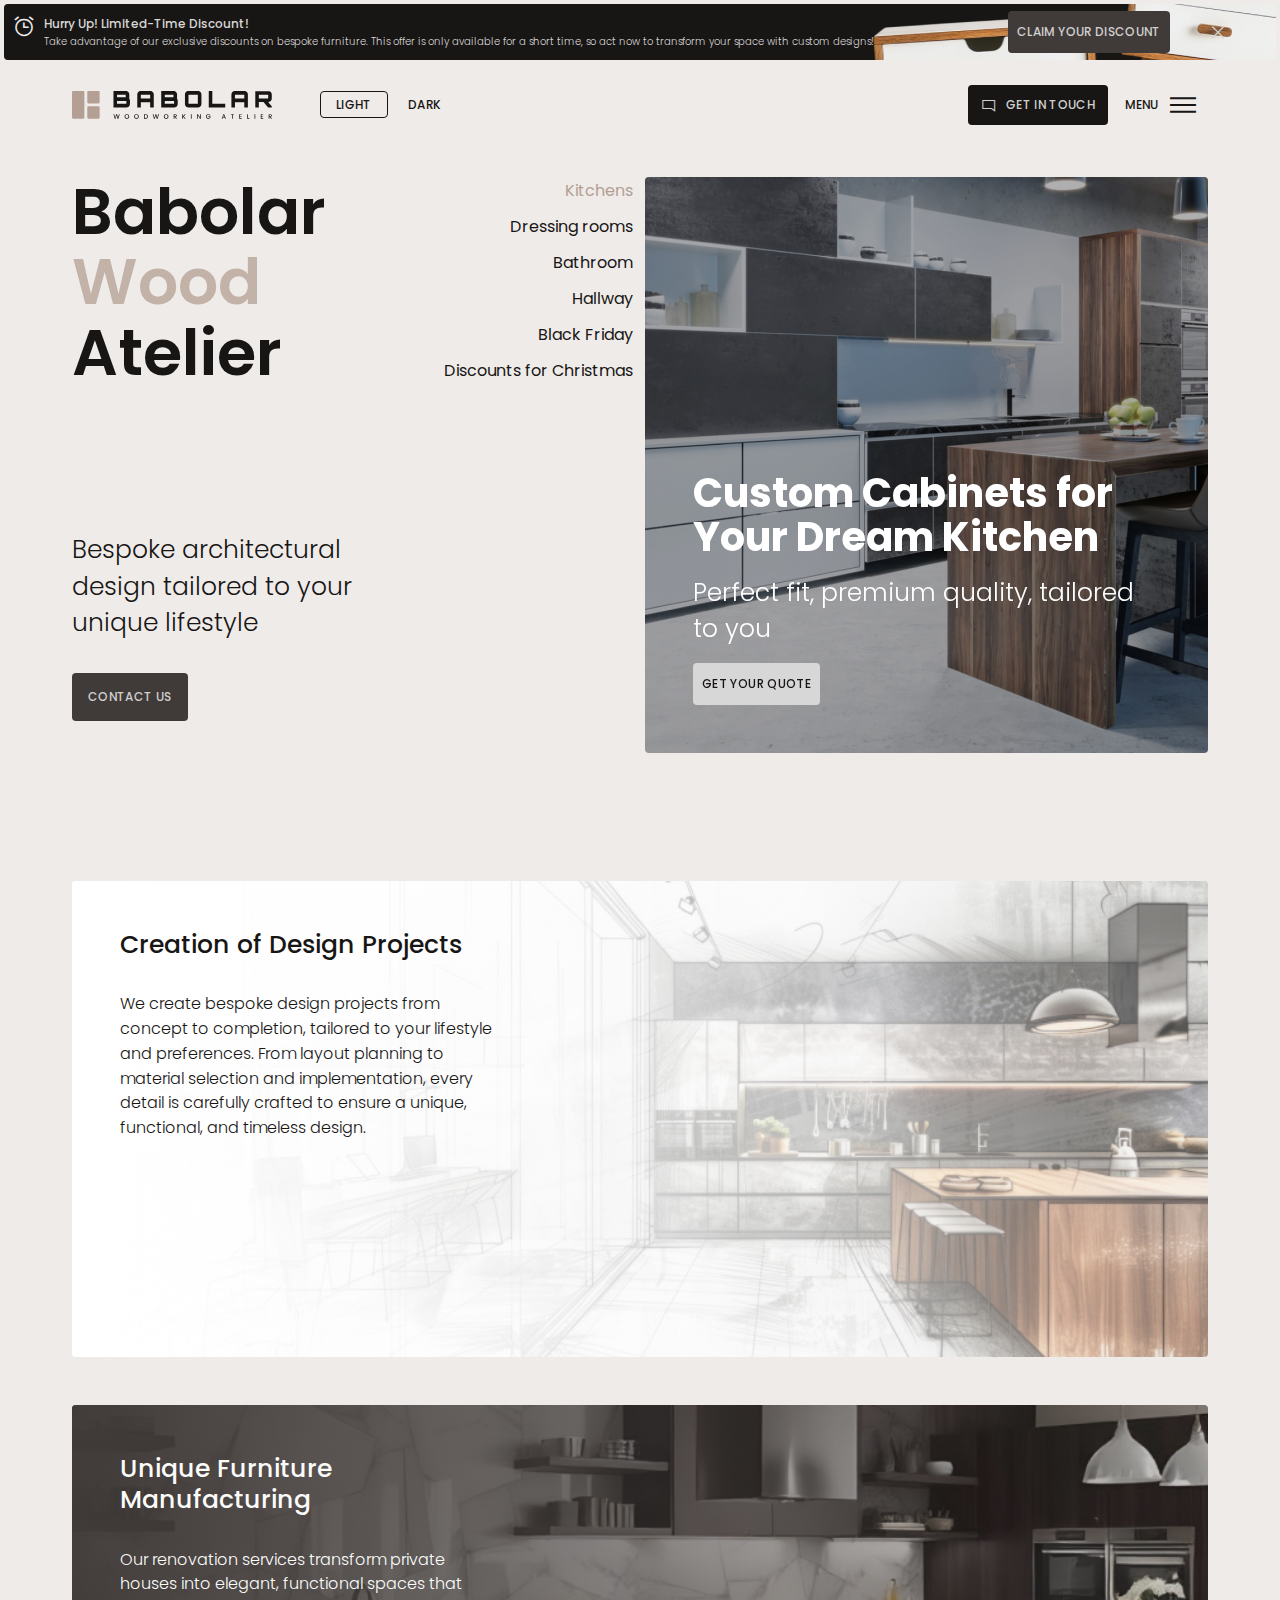
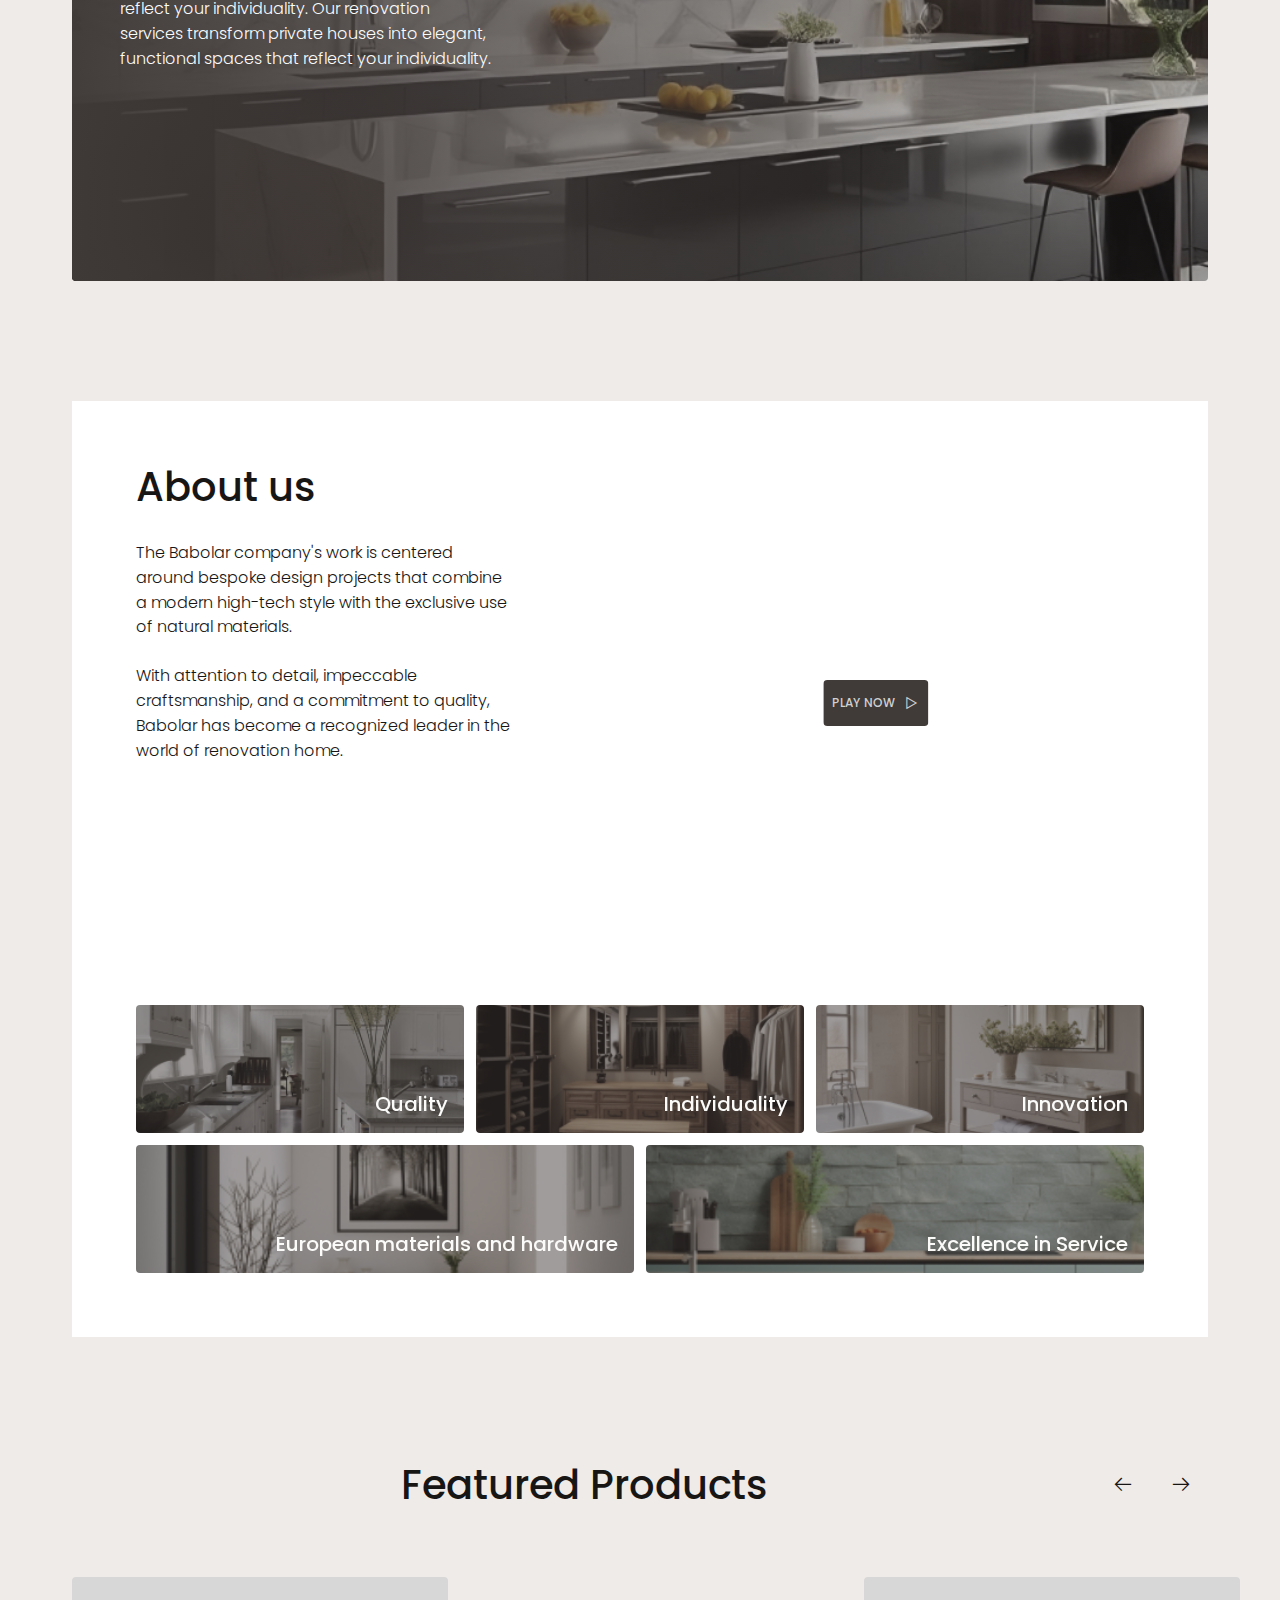
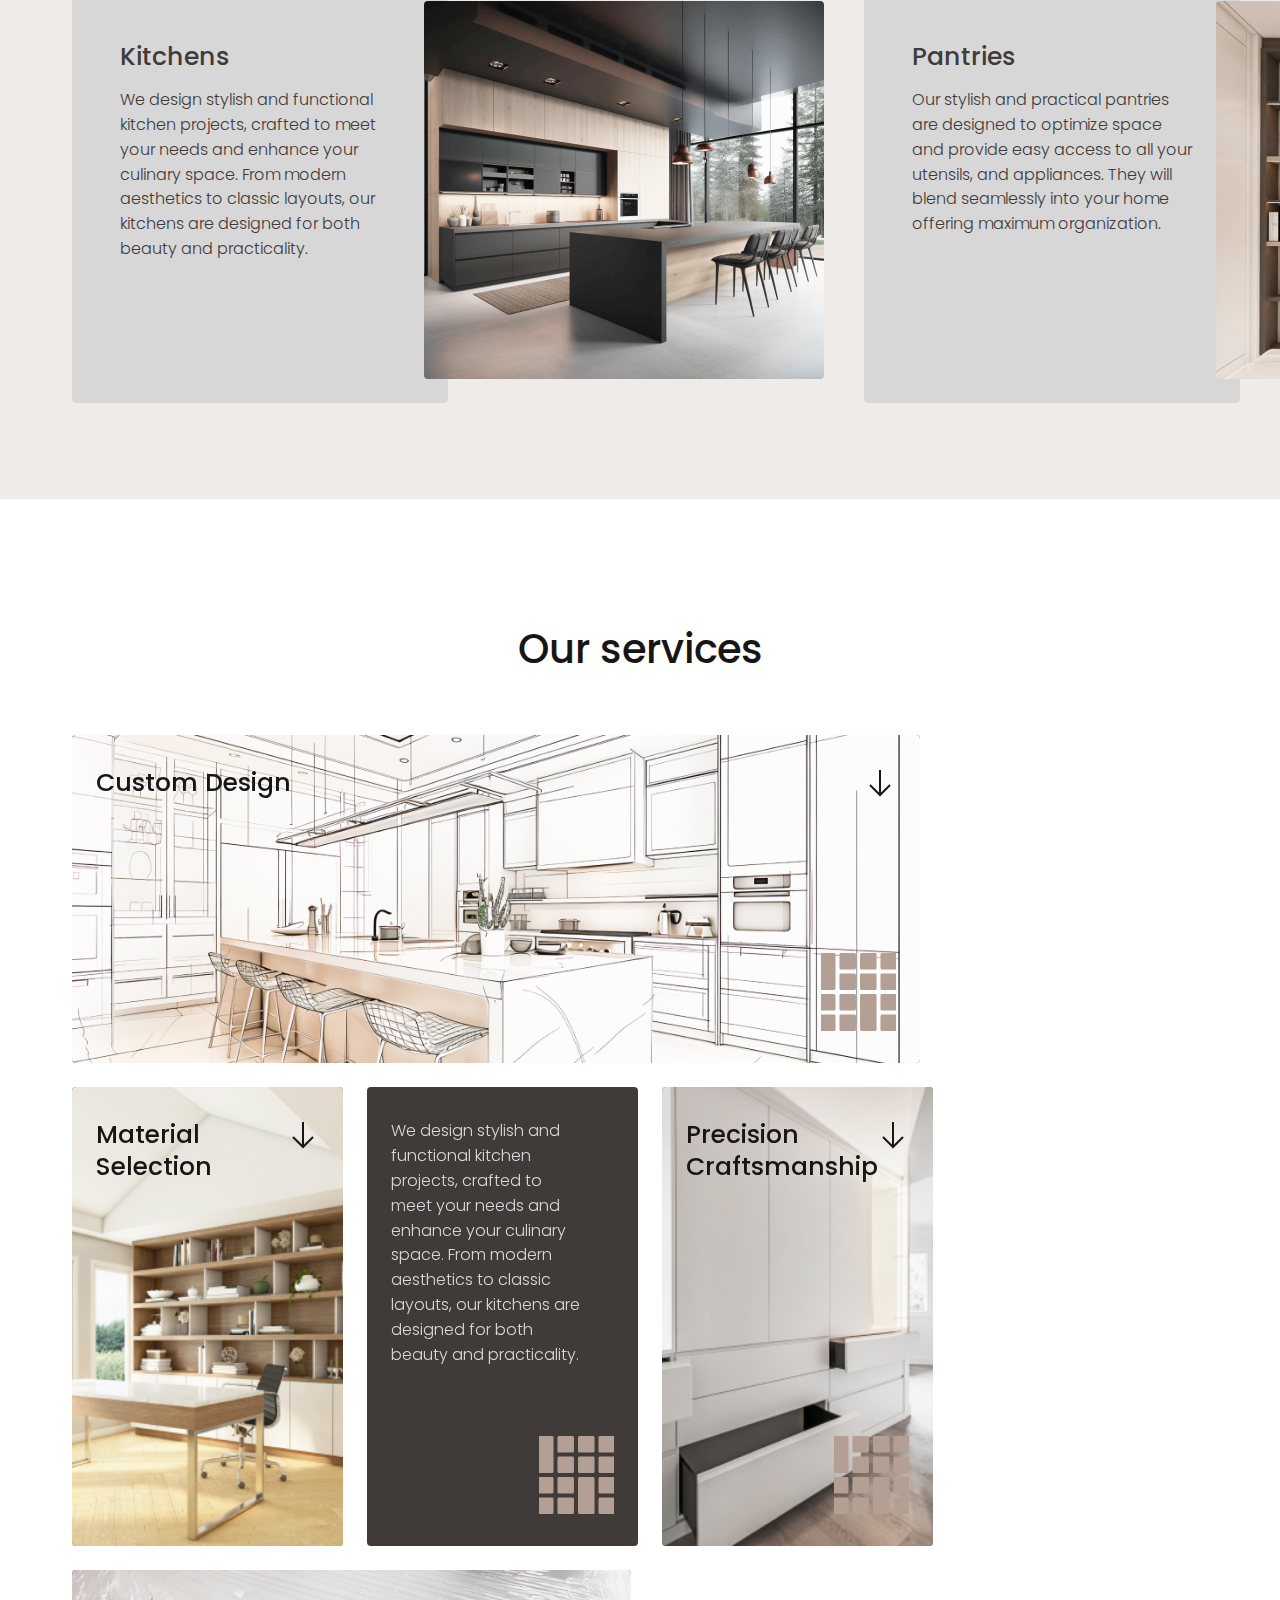
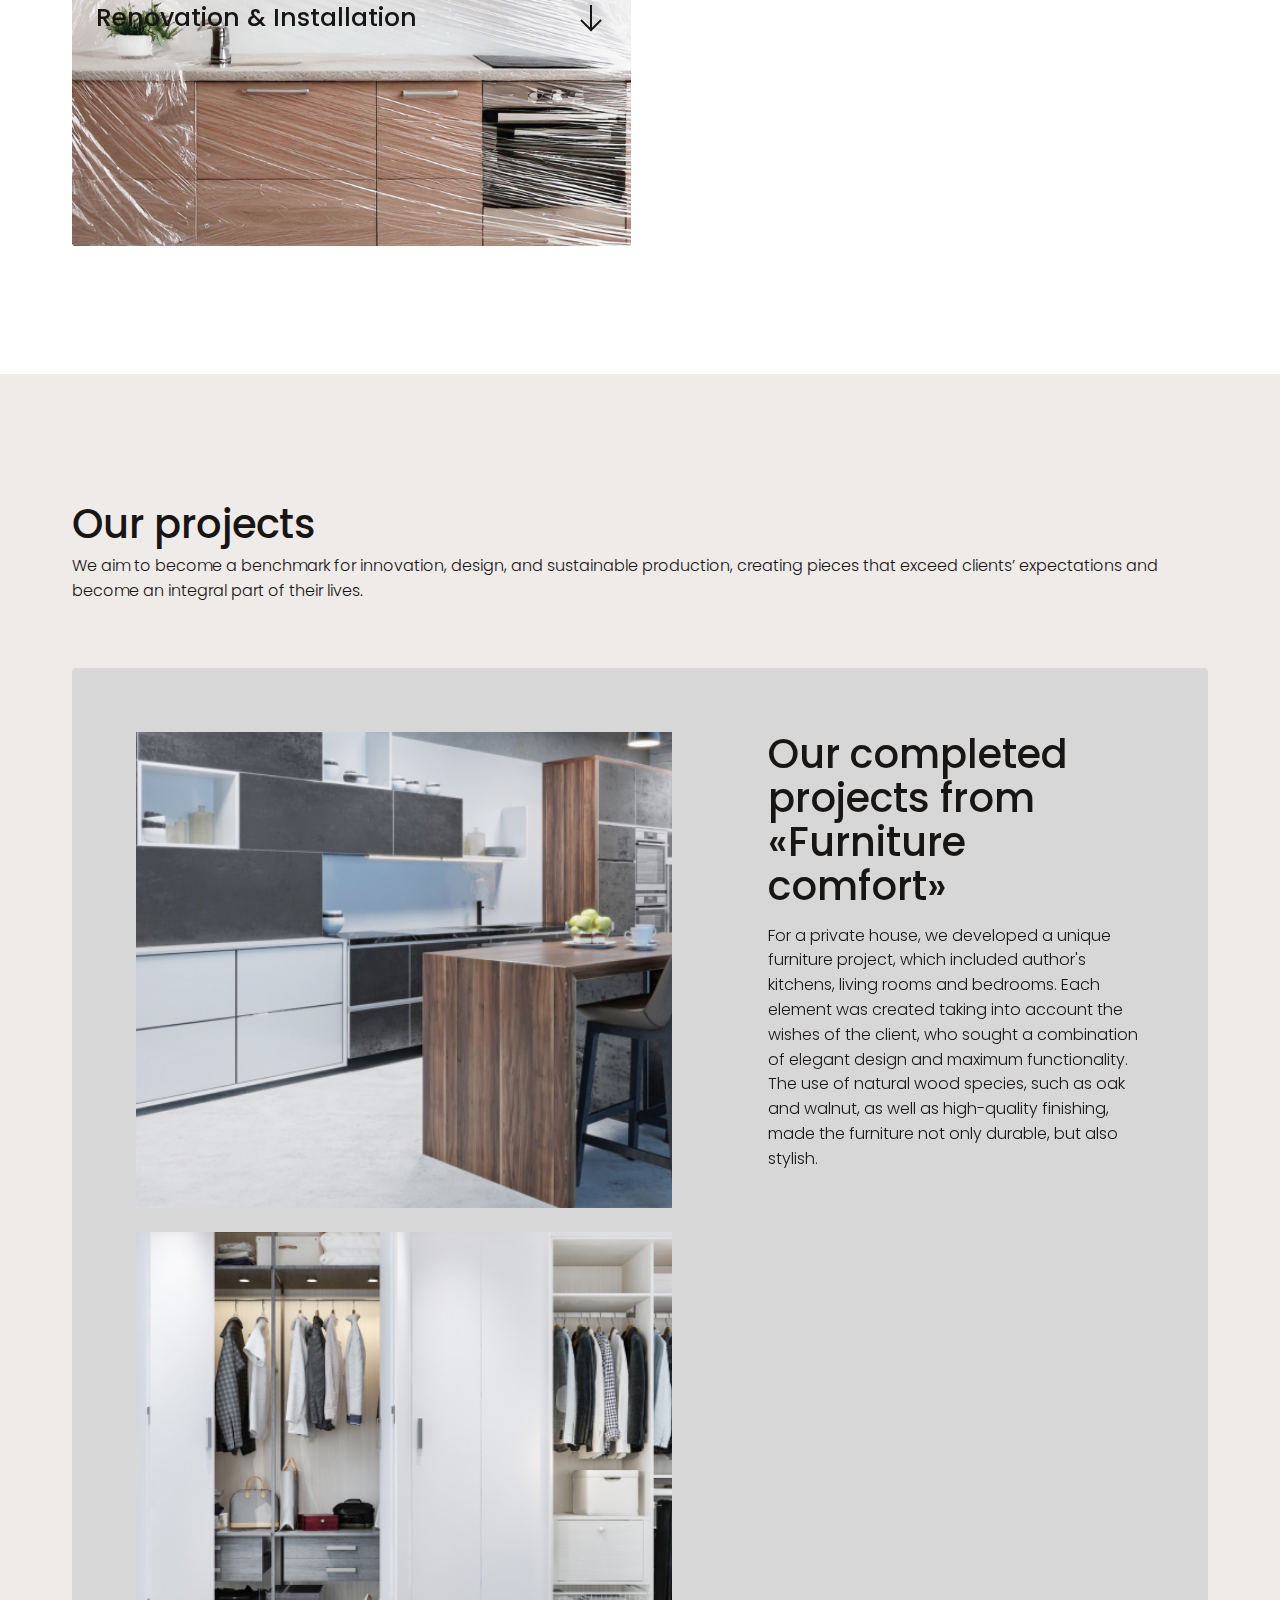
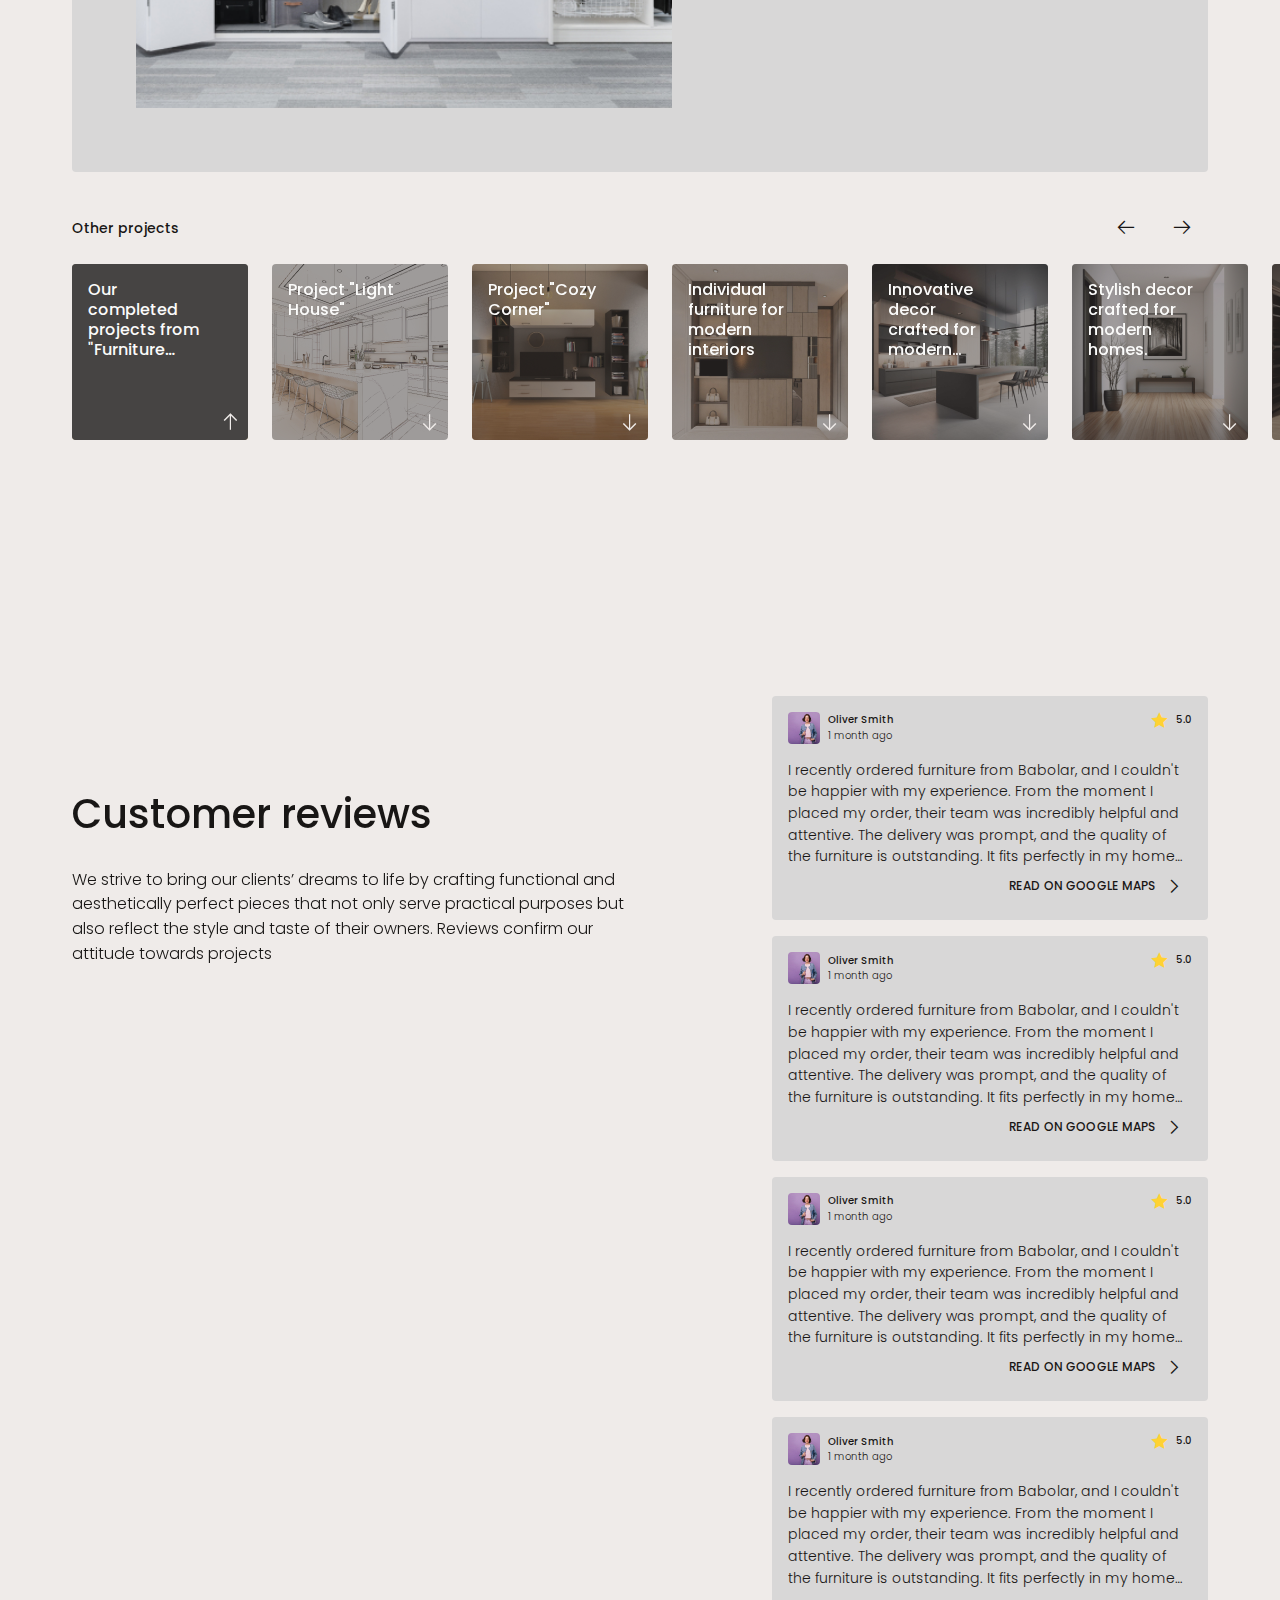
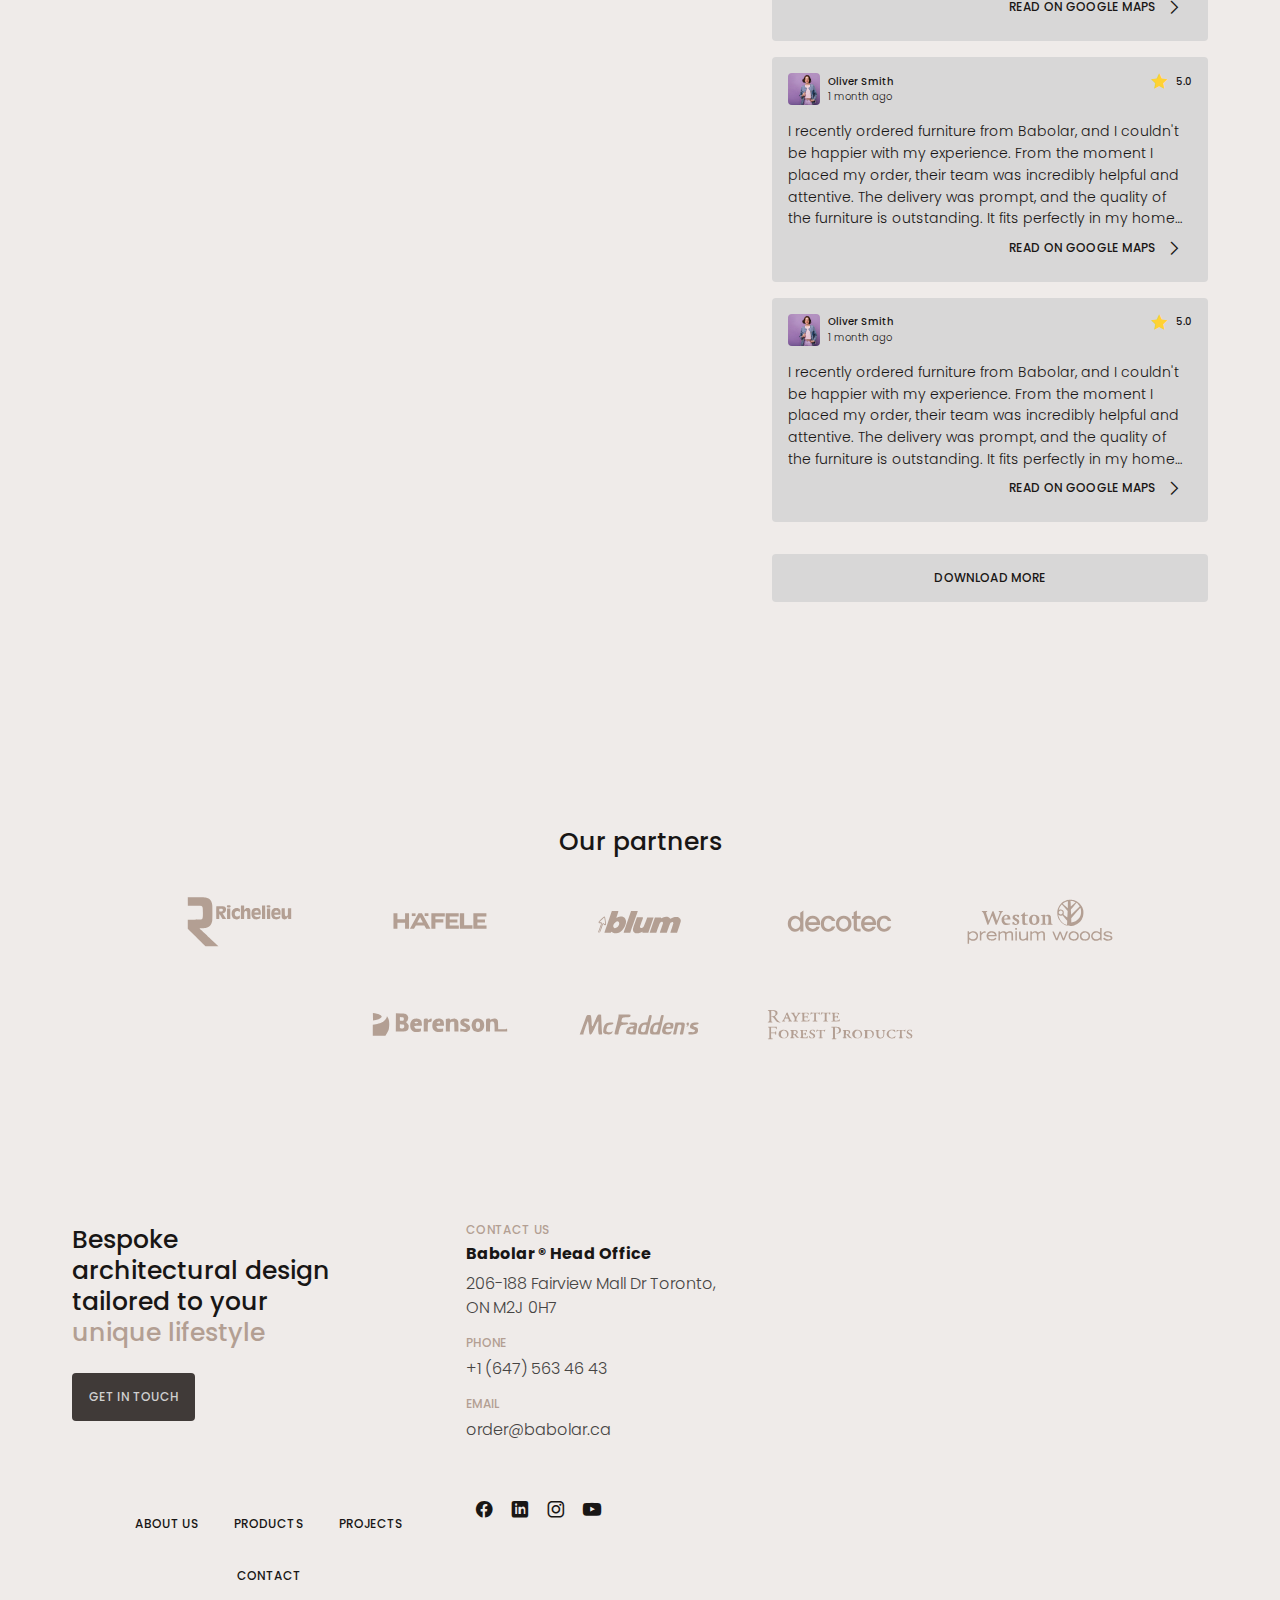
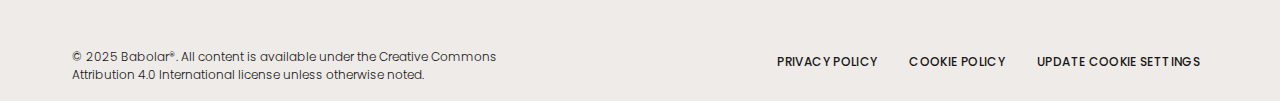
==== index.html @ d8769a72 "added services section" ====
<!DOCTYPE html>
<html lang="en">
	<head>
		<meta charset="UTF-8" />
		<meta name="viewport" content="width=device-width, initial-scale=1.0" />
		<link rel="icon" type="image/x-icon" href="img/favico.svg" />
		<link rel="stylesheet" href="css/swiper-bundle.min.css" />
		<link rel="stylesheet" href="css/fancybox.css" />
		<link rel="stylesheet" href="css/style.css" />
		<title>Babolar</title>
	</head>
	<body>
		<div class="wrapper">
			<div class="notification" style="background-image: url(img/notification-img.png)">
				<div class="notification__left-col">
					<div class="notification__text-box _icon-alert">
						<h4 class="notification__title">Hurry Up! Limited-Time Discount!</h4>
						<div class="notification__text-holder">
							<p>
								Take advantage of our exclusive discounts on bespoke furniture. This offer is only available for a short
								time, so act now to transform your space with custom designs!
							</p>
						</div>
					</div>
				</div>
				<div class="notification__right-col">
					<a class="btn" href="#">Claim Your Discount</a>
					<button class="notification__close _icon-close">close</button>
				</div>
			</div>
			<header class="header">
				<div class="container">
					<div class="header__row">
						<div class="header__left-col">
							<div class="header__logo-box">
								<a class="header__logo" href="/">
									<img class="logo-white" src="img/logo-white.svg" width="100" height="14" alt="babolar logo white" />
									<img class="logo-black" src="img/logo-black.svg" width="100" height="14" alt="babolar logo white" />
								</a>
							</div>
							<div class="header__theme-toggles">
								<button class="theme-toggle light active _icon-sun">Light</button>
								<button class="theme-toggle dark _icon-moon">Dark</button>
							</div>
						</div>
						<div class="header__right-col">
							<a class="btn _icon-comment" href="#"><span>Get in touch</span></a>
							<div class="menu-burger _icon-burger">
								<span>Menu</span>
							</div>
							<div class="header__menu">
								<div class="menu-close _icon-close"></div>
								<ul id="menu-main-menu" class="menu">
									<li class="menu-item">
										<a href="/">About us</a>
									</li>
									<li class="menu-item">
										<a href="/">Products</a>
									</li>
									<li class="menu-item">
										<a href="/">Projects</a>
									</li>
									<li class="menu-item">
										<a href="/">Contact</a>
									</li>
								</ul>
								<div class="header__contact contact-info">
									<div class="contact-info__box">
										<h4 class="contact-info__subtitle">Contact us</h4>
										<h3 class="contact-info__title">Babolar ® Head Office</h3>
										<a href="https://maps.app.goo.gl/nyUR7QpUNdXeuoYs9" target="_blank"
											>206-188 Fairview Mall Dr Toronto, ON M2J 0H7</a
										>
									</div>
									<div class="contact-info__box">
										<h4 class="contact-info__subtitle">phone</h4>
										<a href="tel:+16475634643">+1 (647) 563 46 43</a>
									</div>
									<div class="contact-info__box">
										<h4 class="contact-info__subtitle">email</h4>
										<a href="mailto:order@babolar.ca">order@babolar.ca</a>
									</div>
									<div class="social-icons">
										<a class="social-icons__facebook _icon-facebook" href="/">facebook</a>
										<a class="social-icons__linkedin _icon-linkedin" href="/">linkedin</a>
										<a class="social-icons__instagram _icon-instagram" href="/">instagram</a>
										<a class="social-icons__youtube _icon-youtube" href="/">youtube</a>
									</div>
								</div>
							</div>
						</div>
					</div>
				</div>
			</header>
			<main class="page">
				<section class="hero" id="hero-section">
					<div class="hero__container container">
						<div class="hero__left-col">
							<h1 class="hero__title">Babolar <span>Wood</span> Atelier</h1>
							<div class="hero__text-holder">
								<p>Bespoke architectural design tailored to your unique lifestyle</p>
							</div>
							<a class="btn" href="#">Contact us</a>
						</div>
						<div class="hero__right-col">
							<div class="hero__nav nav-slider">
								<div class="nav-slider__button-prev _icon-chevron-left"></div>
								<div class="nav-slider__button-next _icon-chevron-right"></div>
							</div>
							<div class="hero__pagination pagination-hero">
								<div class="pagination-hero__item active" data-index="0">
									<h4 class="pagination-hero__title">Kitchens</h4>
								</div>
								<div class="pagination-hero__item" data-index="1">
									<h4 class="pagination-hero__title">Dressing rooms</h4>
								</div>
								<div class="pagination-hero__item" data-index="2">
									<h4 class="pagination-hero__title">Bathroom</h4>
								</div>
								<div class="pagination-hero__item" data-index="3">
									<h4 class="pagination-hero__title">Hallway</h4>
								</div>
								<div class="pagination-hero__item" data-index="4">
									<h4 class="pagination-hero__title">Black Friday</h4>
								</div>
								<div class="pagination-hero__item" data-index="5">
									<h4 class="pagination-hero__title">Discounts for Christmas</h4>
								</div>
							</div>
							<div class="swiper hero-slider">
								<div class="swiper-wrapper">
									<div class="swiper-slide hero-slide">
										<div class="hero-slide__bg-holder">
											<img
												src="img/hero-slide-1.jpg"
												width="388"
												height="376"
												alt="Custom Cabinets for Your Dream Kitchen"
											/>
										</div>
										<div class="hero-slide__content">
											<h2 class="hero-slide__title">Custom Cabinets for Your Dream Kitchen</h2>
											<div class="hero-slide__text-holder">
												<p>Perfect fit, premium quality, tailored to you</p>
											</div>
											<a class="btn btn--light" href="#">Get Your Quote</a>
										</div>
									</div>
									<div class="swiper-slide hero-slide">
										<div class="hero-slide__bg-holder">
											<img
												src="img/hero-slide-2.jpg"
												width="388"
												height="376"
												alt="Custom Dressing Rooms for Every Style"
											/>
										</div>
										<div class="hero-slide__content">
											<h2 class="hero-slide__title">Custom Dressing Rooms for Every Style</h2>
											<div class="hero-slide__text-holder">
												<p>Designed to maximize space and luxury</p>
											</div>
											<a class="btn" href="#">Request Your Design</a>
										</div>
									</div>
									<div class="swiper-slide hero-slide">
										<div class="hero-slide__bg-holder">
											<img
												src="img/hero-slide-3.jpg"
												width="388"
												height="376"
												alt="Transform Your Bathroom with Custom Furniture"
											/>
										</div>
										<div class="hero-slide__content">
											<h2 class="hero-slide__title">Transform Your Bathroom with Custom Furniture</h2>
											<div class="hero-slide__text-holder">
												<p>Elegant, space-saving designs for your perfect retreat</p>
											</div>
											<a class="btn" href="#">Get Your Quote</a>
										</div>
									</div>
									<div class="swiper-slide hero-slide">
										<div class="hero-slide__bg-holder">
											<img
												src="img/hero-slide-4.jpg"
												width="388"
												height="376"
												alt="Optimize Your Hallway with Custom Furniture"
											/>
										</div>
										<div class="hero-slide__content">
											<h2 class="hero-slide__title">Optimize Your Hallway with Custom Furniture</h2>
											<div class="hero-slide__text-holder">
												<p>Space-saving, stylish solutions for every entryway</p>
											</div>
											<a class="btn" href="#">Design Your Hallway</a>
										</div>
									</div>
									<div class="swiper-slide hero-slide">
										<div class="hero-slide__bg-holder">
											<img
												src="img/hero-slide-5.jpg"
												width="388"
												height="376"
												alt="Black Friday Sale – Custom Furniture at Unbeatable Prices!"
											/>
										</div>
										<div class="hero-slide__content">
											<h2 class="hero-slide__title">Black Friday Sale – Custom Furniture at Unbeatable Prices!</h2>
											<div class="hero-slide__text-holder">
												<p>Get up to 50% off on all custom cabinets and furniture. Don't miss out!</p>
											</div>
											<a class="btn" href="#">Shop Now</a>
										</div>
									</div>
									<div class="swiper-slide hero-slide">
										<div class="hero-slide__bg-holder">
											<img
												src="img/hero-slide-6.jpg"
												width="388"
												height="376"
												alt="Festive Savings – Custom Furniture for Your Perfect Christmas Home"
											/>
										</div>
										<div class="hero-slide__content">
											<h2 class="hero-slide__title">
												Festive Savings – Custom Furniture for Your Perfect Christmas Home
											</h2>
											<div class="hero-slide__text-holder">
												<p>Enjoy exclusive discounts this holiday season</p>
											</div>
											<a class="btn" href="#">Shop Now</a>
										</div>
									</div>
								</div>
							</div>
						</div>
					</div>
				</section>
				<section class="two-block" id="two-block-section">
					<div class="two-block__container container">
						<div class="two-block__row">
							<div class="two-block__box box-two-block">
								<div class="box-two-block__bg-holder">
									<img
										src="img/two-block-1.jpg"
										width="1480"
										height="376"
										alt="Creation
                  of Design Projects"
									/>
								</div>
								<h3 class="box-two-block__title">Creation of Design Projects</h3>
								<div class="box-two-block__text-holder">
									<p>
										We create bespoke design projects from concept to completion, tailored to your lifestyle and
										preferences. From layout planning to material selection and implementation, every detail is
										carefully crafted to ensure a unique, functional, and timeless design.
									</p>
								</div>
							</div>
							<div class="two-block__box box-two-block">
								<div class="box-two-block__bg-holder">
									<img src="img/two-block-2.jpg" width="1480" height="376" alt="Unique Furniture Manufacturing" />
								</div>
								<h3 class="box-two-block__title">Unique Furniture Manufacturing</h3>
								<div class="box-two-block__text-holder">
									<p>
										Our renovation services transform private houses into elegant, functional spaces that reflect your
										individuality. Our renovation services transform private houses into elegant, functional spaces that
										reflect your individuality.
									</p>
								</div>
							</div>
						</div>
					</div>
				</section>
				<section class="about" id="about-section">
					<div class="about__container container">
						<div class="about__content">
							<div class="about__top">
								<div class="about__title-box title-box">
									<h2 class="title-box__title">About us</h2>
									<div class="title-box__text-holder">
										<p>
											The Babolar company's work is centered around bespoke design projects that combine a modern
											high-tech style with the exclusive use of natural materials.
										</p>
										<p>
											With attention to detail, impeccable craftsmanship, and a commitment to quality, Babolar has
											become a recognized leader in the world of renovation home.
										</p>
									</div>
								</div>
								<div class="about__video-holder">
									<video width="976" height="476" preload="auto" autoplay playsinline loop muted id="myVideo">
										<source src="img/placeholder.mp4" type="video/mp4" />
									</video>
									<button id="playButton" class="btn _icon-play">Play now</button>
								</div>
							</div>
							<div class="about__bottom">
								<div class="about__items">
									<div class="about__item item-about">
										<h3 class="item-about__title">Quality</h3>
										<div class="item-about__bg-holder">
											<img src="img/about-1.jpg" width="280" height="176" alt="Quality" />
										</div>
									</div>
									<div class="about__item item-about">
										<h3 class="item-about__title">Individuality</h3>
										<div class="item-about__bg-holder">
											<img src="img/about-2.jpg" width="280" height="176" alt="Quality" />
										</div>
									</div>
									<div class="about__item item-about">
										<h3 class="item-about__title">Innovation</h3>
										<div class="item-about__bg-holder">
											<img src="img/about-3.jpg" width="280" height="176" alt="Quality" />
										</div>
									</div>
									<div class="about__item item-about">
										<h3 class="item-about__title">European materials and hardware</h3>
										<div class="item-about__bg-holder">
											<img src="img/about-4.jpg" width="280" height="176" alt="Quality" />
										</div>
									</div>
									<div class="about__item item-about">
										<h3 class="item-about__title">Excellence in Service</h3>
										<div class="item-about__bg-holder">
											<img src="img/about-5.jpg" width="280" height="176" alt="Quality" />
										</div>
									</div>
								</div>
							</div>
						</div>
					</div>
				</section>
				<section class="fixtures" id="fixtures-section">
					<div class="fixtures__container container">
						<div class="fixtures__title-box title-box">
							<h2 class="title-box__title">Featured Products</h2>
							<div class="fixtures__nav nav-slider">
								<div class="nav-slider__button-prev _icon-arrow-left"></div>
								<div class="nav-slider__button-next _icon-arrow-right"></div>
							</div>
						</div>
						<div class="swiper fixtures-slider">
							<div class="swiper-wrapper">
								<div class="swiper-slide fixtures-slide">
									<div class="fixtures-slide__card">
										<h3 class="fixtures-slide__title">Kitchens</h3>
										<div class="fixtures-slide__text-holder">
											<p>
												We design stylish and functional kitchen projects, crafted to meet your needs and enhance your
												culinary space. From modern aesthetics to classic layouts, our kitchens are designed for both
												beauty and practicality.
											</p>
										</div>
									</div>
									<div class="fixtures-slide__image-holder">
										<img src="img/fixtures-1.jpg" width="400" height="378" alt="Kitchens" />
									</div>
								</div>
								<div class="swiper-slide fixtures-slide">
									<div class="fixtures-slide__card">
										<h3 class="fixtures-slide__title">Pantries</h3>
										<div class="fixtures-slide__text-holder">
											<p>
												Our stylish and practical pantries are designed to optimize space and provide easy access to all
												your utensils, and appliances. They will blend seamlessly into your home offering maximum
												organization.
											</p>
										</div>
									</div>
									<div class="fixtures-slide__image-holder">
										<img src="img/fixtures-2.jpg" width="400" height="378" alt="Pantries" />
									</div>
								</div>
								<div class="swiper-slide fixtures-slide">
									<div class="fixtures-slide__card">
										<h3 class="fixtures-slide__title">Wall Units</h3>
										<div class="fixtures-slide__text-holder">
											<p>
												are perfect for maximizing vertical space. With sleek designs, they offer ample room for books,
												decor, and media equipment. The modular construction allows for versatile configurations.
											</p>
										</div>
									</div>
									<div class="fixtures-slide__image-holder">
										<img src="img/fixtures-3.jpg" width="400" height="378" alt="Wall Units" />
									</div>
								</div>
								<div class="swiper-slide fixtures-slide">
									<div class="fixtures-slide__card">
										<h3 class="fixtures-slide__title">Vanities</h3>
										<div class="fixtures-slide__text-holder">
											<p>
												Whether you prefer a minimalist, modern aesthetic or a more traditional design, our vanities can
												seamlessly blend into your space, offering both storage and elegance.
											</p>
										</div>
									</div>
									<div class="fixtures-slide__image-holder">
										<img src="img/fixtures-4.jpg" width="400" height="378" alt="Vanities" />
									</div>
								</div>
							</div>
						</div>
					</div>
				</section>
				<section class="services" id="services-section">
					<div class="services__container container">
						<div class="services__title-box title-box">
							<h2 class="title-box__title">Our services</h2>
						</div>
						<div class="services__items">
							<div class="services__item item-services width-74 _icon-arrow-down">
								<div class="item-services__inner">
									<div class="item-services__content">
										<h3 class="item-services__title">Custom Design</h3>
										<div class="item-services__text-holder">
											<p>
												Every project begins with understanding your vision. Our expert designers collaborate with you
												to create bespoke solutions that reflect your style and meet your needs.
											</p>
										</div>
									</div>
									<div class="item-services__bg-holder">
										<img src="img/services-1.jpg" width="1176" height="376" alt="Custom Design" />
									</div>
									<div class="item-services__icon-holder">
										<img src="img/services-icon.svg" width="100" height="100" alt="Babolar" />
									</div>
								</div>
							</div>
							<div class="services__item item-services width-23 _icon-arrow-down">
								<div class="item-services__inner">
									<div class="item-services__content">
										<h3 class="item-services__title">Material Selection</h3>
										<div class="item-services__text-holder">
											<p>
												We believe in the power of premium materials. Our team helps you choose the finest woods,
												finishes, and hardware to ensure durability and timeless beauty in every piece.
											</p>
										</div>
									</div>
									<div class="item-services__bg-holder">
										<img src="img/services-2.jpg" width="376" height="376" alt="Material Selection" />
									</div>
								</div>
							</div>
							<div class="services__item item-services width-23 item-services--another">
								<div class="item-services__inner">
									<div class="item-services__content">
										<div class="item-services__text-holder">
											<p>
												We design stylish and functional kitchen projects, crafted to meet your needs and enhance your
												culinary space. From modern aesthetics to classic layouts, our kitchens are designed for both
												beauty and practicality.
											</p>
										</div>
									</div>
									<div class="item-services__bg-holder">
										<img src="img/services-1.jpg" width="1176" height="376" alt="Custom Design" />
									</div>
									<div class="item-services__icon-holder">
										<img src="img/services-icon.svg" width="100" height="100" alt="Babolar" />
									</div>
								</div>
							</div>
							<div class="services__item item-services width-23 _icon-arrow-down">
								<div class="item-services__inner">
									<div class="item-services__content">
										<h3 class="item-services__title">Precision Craftsmanship</h3>
										<div class="item-services__text-holder">
											<p>
												Combining traditional woodworking techniques with modern innovation, we produce cabinetry and
												millwork that stand the test of time, showcasing unparalleled quality.
											</p>
										</div>
									</div>
									<div class="item-services__bg-holder">
										<img src="img/services-3.jpg" width="376" height="376" alt="Precision Craftsmanship" />
									</div>
									<div class="item-services__icon-holder">
										<img src="img/services-icon.svg" width="100" height="100" alt="Babolar" />
									</div>
								</div>
							</div>
							<div class="services__item item-services width-49 _icon-arrow-down">
								<div class="item-services__inner">
									<div class="item-services__content">
										<h3 class="item-services__title">Renovation & Installation</h3>
										<div class="item-services__text-holder">
											<p>
												We transform existing spaces or create entirely new ones with renovation services. Our
												professional installers ensure every piece fits perfectly, blending seamlessly into your home.
											</p>
										</div>
									</div>
									<div class="item-services__bg-holder">
										<img src="img/services-4.jpg" width="1176" height="376" alt="Renovation & Installation" />
									</div>
								</div>
							</div>
						</div>
					</div>
				</section>
				<section class="projects" id="projects-section">
					<div class="projects__container container">
						<div class="projects__title-box title-box">
							<h2 class="title-box__title">Our projects</h2>
							<div class="title-box__text-holder">
								<p>
									We aim to become a benchmark for innovation, design, and sustainable production, creating pieces that
									exceed clients’ expectations and become an integral part of their lives.
								</p>
							</div>
						</div>
						<div class="projects__content">
							<div class="swiper projects-slider">
								<div class="swiper-wrapper">
									<div class="swiper-slide projects-slide">
										<div class="projects-slide__left-col">
											<h3 class="projects-slide__title">Our completed projects from «Furniture comfort»</h3>
											<div class="projects-slide__text-holder">
												<p>
													For a private house, we developed a unique furniture project, which included author's
													kitchens, living rooms and bedrooms. Each element was created taking into account the wishes
													of the client, who sought a combination of elegant design and maximum functionality. The use
													of natural wood species, such as oak and walnut, as well as high-quality finishing, made the
													furniture not only durable, but also stylish.
												</p>
											</div>
										</div>
										<div class="projects-slide__right-col">
											<div class="projects-slide__image-holder">
												<img
													src="img/projects-1.jpg"
													width="476"
													height="476"
													alt="Our completed projects from «Furniture comfort»"
												/>
											</div>
											<div class="projects-slide__image-holder">
												<img
													src="img/projects-2.jpg"
													width="476"
													height="476"
													alt="Our completed projects from «Furniture comfort»"
												/>
											</div>
										</div>
									</div>
									<div class="swiper-slide projects-slide">
										<div class="projects-slide__left-col">
											<h3 class="projects-slide__title">Project "Light House"</h3>
											<div class="projects-slide__text-holder">
												<p>
													For a private house, we developed a unique furniture project, which included author's
													kitchens, living rooms and bedrooms. Each element was created taking into account the wishes
													of the client, who sought a combination of elegant design and maximum functionality. The use
													of natural wood species, such as oak and walnut, as well as high-quality finishing, made the
													furniture not only durable, but also stylish.
												</p>
											</div>
										</div>
										<div class="projects-slide__right-col">
											<div class="projects-slide__image-holder">
												<img src="img/projects-1.jpg" width="476" height="476" alt="Project Light House" />
											</div>
											<div class="projects-slide__image-holder">
												<img src="img/projects-2.jpg" width="476" height="476" alt="Project Light House" />
											</div>
											<div class="projects-slide__image-holder">
												<img src="img/projects-3.jpg" width="476" height="476" alt="Project Light House" />
											</div>
										</div>
									</div>
									<div class="swiper-slide projects-slide">
										<div class="projects-slide__left-col">
											<h3 class="projects-slide__title">Project "Cozy Corner"</h3>
											<div class="projects-slide__text-holder">
												<p>
													For a private house, we developed a unique furniture project, which included author's
													kitchens, living rooms and bedrooms. Each element was created taking into account the wishes
													of the client, who sought a combination of elegant design and maximum functionality. The use
													of natural wood species, such as oak and walnut, as well as high-quality finishing, made the
													furniture not only durable, but also stylish.
												</p>
											</div>
										</div>
										<div class="projects-slide__right-col">
											<div class="projects-slide__image-holder">
												<img src="img/projects-1.jpg" width="476" height="476" alt="Project Cozy Corner" />
											</div>
											<div class="projects-slide__image-holder">
												<img src="img/projects-2.jpg" width="476" height="476" alt="Project Cozy Corner" />
											</div>
											<div class="projects-slide__image-holder">
												<img src="img/projects-3.jpg" width="476" height="476" alt="Project Cozy Corner" />
											</div>
											<div class="projects-slide__image-holder">
												<img src="img/projects-4.jpg" width="476" height="476" alt="Project Cozy Corner" />
											</div>
										</div>
									</div>
									<div class="swiper-slide projects-slide">
										<div class="projects-slide__left-col">
											<h3 class="projects-slide__title">Individual furniture for modern interiors</h3>
											<div class="projects-slide__text-holder">
												<p>
													For a private house, we developed a unique furniture project, which included author's
													kitchens, living rooms and bedrooms. Each element was created taking into account the wishes
													of the client, who sought a combination of elegant design and maximum functionality. The use
													of natural wood species, such as oak and walnut, as well as high-quality finishing, made the
													furniture not only durable, but also stylish.
												</p>
											</div>
										</div>
										<div class="projects-slide__right-col">
											<div class="projects-slide__image-holder">
												<img
													src="img/projects-1.jpg"
													width="476"
													height="476"
													alt="Individual furniture for modern interiors"
												/>
											</div>
											<div class="projects-slide__image-holder">
												<img
													src="img/projects-2.jpg"
													width="476"
													height="476"
													alt="Individual furniture for modern interiors"
												/>
											</div>
										</div>
									</div>
									<div class="swiper-slide projects-slide">
										<div class="projects-slide__left-col">
											<h3 class="projects-slide__title">Innovative decor crafted for modern home environments.</h3>
											<div class="projects-slide__text-holder">
												<p>
													For a private house, we developed a unique furniture project, which included author's
													kitchens, living rooms and bedrooms. Each element was created taking into account the wishes
													of the client, who sought a combination of elegant design and maximum functionality. The use
													of natural wood species, such as oak and walnut, as well as high-quality finishing, made the
													furniture not only durable, but also stylish.
												</p>
											</div>
										</div>
										<div class="projects-slide__right-col">
											<div class="projects-slide__image-holder">
												<img
													src="img/projects-1.jpg"
													width="476"
													height="476"
													alt="Innovative decor crafted for modern home environments."
												/>
											</div>
											<div class="projects-slide__image-holder">
												<img
													src="img/projects-2.jpg"
													width="476"
													height="476"
													alt="Innovative decor crafted for modern home environments."
												/>
											</div>
										</div>
									</div>
									<div class="swiper-slide projects-slide">
										<div class="projects-slide__left-col">
											<h3 class="projects-slide__title">Stylish decor crafted for modern homes.</h3>
											<div class="projects-slide__text-holder">
												<p>
													For a private house, we developed a unique furniture project, which included author's
													kitchens, living rooms and bedrooms. Each element was created taking into account the wishes
													of the client, who sought a combination of elegant design and maximum functionality. The use
													of natural wood species, such as oak and walnut, as well as high-quality finishing, made the
													furniture not only durable, but also stylish.
												</p>
											</div>
										</div>
										<div class="projects-slide__right-col">
											<div class="projects-slide__image-holder">
												<img
													src="img/projects-1.jpg"
													width="476"
													height="476"
													alt="Innovative decor crafted for modern home environments."
												/>
											</div>
											<div class="projects-slide__image-holder">
												<img
													src="img/projects-2.jpg"
													width="476"
													height="476"
													alt="Innovative decor crafted for modern home environments."
												/>
											</div>
										</div>
									</div>
									<div class="swiper-slide projects-slide">
										<div class="projects-slide__left-col">
											<h3 class="projects-slide__title">Unique furnishings designed for contemporary living spaces.</h3>
											<div class="projects-slide__text-holder">
												<p>
													For a private house, we developed a unique furniture project, which included author's
													kitchens, living rooms and bedrooms. Each element was created taking into account the wishes
													of the client, who sought a combination of elegant design and maximum functionality. The use
													of natural wood species, such as oak and walnut, as well as high-quality finishing, made the
													furniture not only durable, but also stylish.
												</p>
											</div>
										</div>
										<div class="projects-slide__right-col">
											<div class="projects-slide__image-holder">
												<img
													src="img/projects-3.jpg"
													width="476"
													height="476"
													alt="Innovative decor crafted for modern home environments."
												/>
											</div>
											<div class="projects-slide__image-holder">
												<img
													src="img/projects-4.jpg"
													width="476"
													height="476"
													alt="Innovative decor crafted for modern home environments."
												/>
											</div>
										</div>
									</div>
									<div class="swiper-slide projects-slide">
										<div class="projects-slide__left-col">
											<h3 class="projects-slide__title">Showcase of Our Custom Furniture Creations</h3>
											<div class="projects-slide__text-holder">
												<p>
													For a private house, we developed a unique furniture project, which included author's
													kitchens, living rooms and bedrooms. Each element was created taking into account the wishes
													of the client, who sought a combination of elegant design and maximum functionality. The use
													of natural wood species, such as oak and walnut, as well as high-quality finishing, made the
													furniture not only durable, but also stylish.
												</p>
											</div>
										</div>
										<div class="projects-slide__right-col">
											<div class="projects-slide__image-holder">
												<img
													src="img/projects-1.jpg"
													width="476"
													height="476"
													alt="Innovative decor crafted for modern home environments."
												/>
											</div>
											<div class="projects-slide__image-holder">
												<img
													src="img/projects-2.jpg"
													width="476"
													height="476"
													alt="Innovative decor crafted for modern home environments."
												/>
											</div>
										</div>
									</div>
								</div>
							</div>
							<div class="projects__row">
								<h4 class="projects__subtitle">Other projects</h4>
								<div class="projects__nav nav-slider">
									<div class="nav-slider__button-prev _icon-arrow-left"></div>
									<div class="nav-slider__button-next _icon-arrow-right"></div>
								</div>
							</div>
							<div thumbsSlider="" class="swiper pagination-projects-slider">
								<div class="swiper-wrapper">
									<div class="swiper-slide pagination-projects-slide _icon-arrow-down">
										<h4 class="pagination-projects-slide__title">Our completed projects from "Furniture comfort"</h4>
										<div class="pagination-projects-slide__bg-holder">
											<img
												src="img/projects-pagination-1.jpg"
												width="176"
												height="176"
												alt="Our completed projects from Furniture
											comfort"
											/>
										</div>
									</div>
									<div class="swiper-slide pagination-projects-slide _icon-arrow-down">
										<h4 class="pagination-projects-slide__title">Project "Light House"</h4>
										<div class="pagination-projects-slide__bg-holder">
											<img src="img/projects-pagination-2.jpg" width="176" height="176" alt="Project Light House" />
										</div>
									</div>
									<div class="swiper-slide pagination-projects-slide _icon-arrow-down">
										<h4 class="pagination-projects-slide__title">Project "Cozy Corner"</h4>
										<div class="pagination-projects-slide__bg-holder">
											<img src="img/projects-pagination-3.jpg" width="176" height="176" alt="Project Cozy Corner" />
										</div>
									</div>
									<div class="swiper-slide pagination-projects-slide _icon-arrow-down">
										<h4 class="pagination-projects-slide__title">Individual furniture for modern interiors</h4>
										<div class="pagination-projects-slide__bg-holder">
											<img
												src="img/projects-pagination-4.jpg"
												width="176"
												height="176"
												alt="Individual furniture for modern interiors"
											/>
										</div>
									</div>
									<div class="swiper-slide pagination-projects-slide _icon-arrow-down">
										<h4 class="pagination-projects-slide__title">
											Innovative decor crafted for modern home environments.
										</h4>
										<div class="pagination-projects-slide__bg-holder">
											<img
												src="img/projects-pagination-5.jpg"
												width="176"
												height="176"
												alt="Innovative decor crafted for modern home environments."
											/>
										</div>
									</div>
									<div class="swiper-slide pagination-projects-slide _icon-arrow-down">
										<h4 class="pagination-projects-slide__title">Stylish decor crafted for modern homes.</h4>
										<div class="pagination-projects-slide__bg-holder">
											<img
												src="img/projects-pagination-6.jpg"
												width="176"
												height="176"
												alt="Stylish decor crafted for modern homes."
											/>
										</div>
									</div>
									<div class="swiper-slide pagination-projects-slide _icon-arrow-down">
										<h4 class="pagination-projects-slide__title">
											Unique furnishings designed for contemporary living spaces.
										</h4>
										<div class="pagination-projects-slide__bg-holder">
											<img
												src="img/projects-pagination-7.jpg"
												width="176"
												height="176"
												alt="Unique furnishings designed for contemporary living spaces."
											/>
										</div>
									</div>
									<div class="swiper-slide pagination-projects-slide _icon-arrow-down">
										<h4 class="pagination-projects-slide__title">Showcase of Our Custom Furniture Creations.</h4>
										<div class="pagination-projects-slide__bg-holder">
											<img
												src="img/projects-pagination-5.jpg"
												width="176"
												height="176"
												alt="Showcase of Our Custom Furniture Creations."
											/>
										</div>
									</div>
								</div>
							</div>
						</div>
					</div>
				</section>
				<section class="reviews" id="reviews-section">
					<div class="reviews__container container">
						<div class="reviews__left-col">
							<div class="reviews__title-box title-box">
								<h2 class="title-box__title">Customer reviews</h2>
								<div class="title-box__text-holder">
									<p>
										We strive to bring our clients’ dreams to life by crafting functional and aesthetically perfect
										pieces that not only serve practical purposes but also reflect the style and taste of their owners.
										Reviews confirm our attitude towards projects
									</p>
								</div>
							</div>
						</div>
						<div class="reviews__right-col">
							<div class="reviews__cards">
								<div class="reviews__card card-reviews">
									<div class="card-reviews__header">
										<div class="card-reviews__left-col">
											<div class="card-reviews__avatar-holder">
												<img src="img/reviews-avatar.jpg" width="32" height="32" alt="Oliver Smith" />
											</div>
											<div class="card-reviews__info-box">
												<h4 class="card-reviews__name">Oliver Smith</h4>
												<div class="card-reviews__date">1 month ago</div>
											</div>
										</div>
										<div class="card-reviews__right-col">
											<div class="card-reviews__rate _icon-star">
												<span>5.0</span>
											</div>
										</div>
									</div>
									<div class="card-reviews__text-holder">
										<p>
											I recently ordered furniture from Babolar, and I couldn't be happier with my experience. From the
											moment I placed my order, their team was incredibly helpful and attentive. The delivery was
											prompt, and the quality of the furniture is outstanding. It fits perfectly in my home and looks
											even better than I imagined. I highly recommend Babolar for anyone looking to enhance their living
											space!"
										</p>
									</div>
									<a class="card-reviews__link _icon-chevron-right" href="#">read on google maps</a>
								</div>
								<div class="reviews__card card-reviews">
									<div class="card-reviews__header">
										<div class="card-reviews__left-col">
											<div class="card-reviews__avatar-holder">
												<img src="img/reviews-avatar.jpg" width="32" height="32" alt="Oliver Smith" />
											</div>
											<div class="card-reviews__info-box">
												<h4 class="card-reviews__name">Oliver Smith</h4>
												<div class="card-reviews__date">1 month ago</div>
											</div>
										</div>
										<div class="card-reviews__right-col">
											<div class="card-reviews__rate _icon-star">
												<span>5.0</span>
											</div>
										</div>
									</div>
									<div class="card-reviews__text-holder">
										<p>
											I recently ordered furniture from Babolar, and I couldn't be happier with my experience. From the
											moment I placed my order, their team was incredibly helpful and attentive. The delivery was
											prompt, and the quality of the furniture is outstanding. It fits perfectly in my home and looks
											even better than I imagined. I highly recommend Babolar for anyone looking to enhance their living
											space!"
										</p>
									</div>
									<a class="card-reviews__link _icon-chevron-right" href="#">read on google maps</a>
								</div>
								<div class="reviews__card card-reviews">
									<div class="card-reviews__header">
										<div class="card-reviews__left-col">
											<div class="card-reviews__avatar-holder">
												<img src="img/reviews-avatar.jpg" width="32" height="32" alt="Oliver Smith" />
											</div>
											<div class="card-reviews__info-box">
												<h4 class="card-reviews__name">Oliver Smith</h4>
												<div class="card-reviews__date">1 month ago</div>
											</div>
										</div>
										<div class="card-reviews__right-col">
											<div class="card-reviews__rate _icon-star">
												<span>5.0</span>
											</div>
										</div>
									</div>
									<div class="card-reviews__text-holder">
										<p>
											I recently ordered furniture from Babolar, and I couldn't be happier with my experience. From the
											moment I placed my order, their team was incredibly helpful and attentive. The delivery was
											prompt, and the quality of the furniture is outstanding. It fits perfectly in my home and looks
											even better than I imagined. I highly recommend Babolar for anyone looking to enhance their living
											space!"
										</p>
									</div>
									<a class="card-reviews__link _icon-chevron-right" href="#">read on google maps</a>
								</div>
								<div class="reviews__card card-reviews">
									<div class="card-reviews__header">
										<div class="card-reviews__left-col">
											<div class="card-reviews__avatar-holder">
												<img src="img/reviews-avatar.jpg" width="32" height="32" alt="Oliver Smith" />
											</div>
											<div class="card-reviews__info-box">
												<h4 class="card-reviews__name">Oliver Smith</h4>
												<div class="card-reviews__date">1 month ago</div>
											</div>
										</div>
										<div class="card-reviews__right-col">
											<div class="card-reviews__rate _icon-star">
												<span>5.0</span>
											</div>
										</div>
									</div>
									<div class="card-reviews__text-holder">
										<p>
											I recently ordered furniture from Babolar, and I couldn't be happier with my experience. From the
											moment I placed my order, their team was incredibly helpful and attentive. The delivery was
											prompt, and the quality of the furniture is outstanding. It fits perfectly in my home and looks
											even better than I imagined. I highly recommend Babolar for anyone looking to enhance their living
											space!"
										</p>
									</div>
									<a class="card-reviews__link _icon-chevron-right" href="#">read on google maps</a>
								</div>
								<div class="reviews__card card-reviews">
									<div class="card-reviews__header">
										<div class="card-reviews__left-col">
											<div class="card-reviews__avatar-holder">
												<img src="img/reviews-avatar.jpg" width="32" height="32" alt="Oliver Smith" />
											</div>
											<div class="card-reviews__info-box">
												<h4 class="card-reviews__name">Oliver Smith</h4>
												<div class="card-reviews__date">1 month ago</div>
											</div>
										</div>
										<div class="card-reviews__right-col">
											<div class="card-reviews__rate _icon-star">
												<span>5.0</span>
											</div>
										</div>
									</div>
									<div class="card-reviews__text-holder">
										<p>
											I recently ordered furniture from Babolar, and I couldn't be happier with my experience. From the
											moment I placed my order, their team was incredibly helpful and attentive. The delivery was
											prompt, and the quality of the furniture is outstanding. It fits perfectly in my home and looks
											even better than I imagined. I highly recommend Babolar for anyone looking to enhance their living
											space!"
										</p>
									</div>
									<a class="card-reviews__link _icon-chevron-right" href="#">read on google maps</a>
								</div>
								<div class="reviews__card card-reviews">
									<div class="card-reviews__header">
										<div class="card-reviews__left-col">
											<div class="card-reviews__avatar-holder">
												<img src="img/reviews-avatar.jpg" width="32" height="32" alt="Oliver Smith" />
											</div>
											<div class="card-reviews__info-box">
												<h4 class="card-reviews__name">Oliver Smith</h4>
												<div class="card-reviews__date">1 month ago</div>
											</div>
										</div>
										<div class="card-reviews__right-col">
											<div class="card-reviews__rate _icon-star">
												<span>5.0</span>
											</div>
										</div>
									</div>
									<div class="card-reviews__text-holder">
										<p>
											I recently ordered furniture from Babolar, and I couldn't be happier with my experience. From the
											moment I placed my order, their team was incredibly helpful and attentive. The delivery was
											prompt, and the quality of the furniture is outstanding. It fits perfectly in my home and looks
											even better than I imagined. I highly recommend Babolar for anyone looking to enhance their living
											space!"
										</p>
									</div>
									<a class="card-reviews__link _icon-chevron-right" href="#">read on google maps</a>
								</div>
							</div>
							<a class="btn btn--light" href="#">DOWNLOAD MORE</a>
						</div>
					</div>
				</section>
				<section class="logos" id="logos-section">
					<div class="logos__container container">
						<h3 class="logos__title">Our partners</h3>
						<div class="logos__row">
							<div class="logos__image-holder">
								<img src="img/logos-1.svg" width="176" height="76" alt="logo company" />
							</div>
							<div class="logos__image-holder">
								<img src="img/logos-2.svg" width="176" height="76" alt="logo company" />
							</div>
							<div class="logos__image-holder">
								<img src="img/logos-3.svg" width="176" height="76" alt="logo company" />
							</div>
							<div class="logos__image-holder">
								<img src="img/logos-4.svg" width="176" height="76" alt="logo company" />
							</div>
							<div class="logos__image-holder">
								<img src="img/logos-5.svg" width="176" height="76" alt="logo company" />
							</div>
							<div class="logos__image-holder">
								<img src="img/logos-6.svg" width="176" height="76" alt="logo company" />
							</div>
							<div class="logos__image-holder">
								<img src="img/logos-7.svg" width="176" height="76" alt="logo company" />
							</div>
							<div class="logos__image-holder">
								<img src="img/logos-8.svg" width="176" height="76" alt="logo company" />
							</div>
						</div>
					</div>
				</section>
			</main>
			<footer class="footer">
				<div class="footer__container container">
					<div class="footer__top">
						<div class="footer__left-col">
							<div class="footer__title-box">
								<h3 class="footer__title">
									Bespoke architectural design tailored to your
									<span>unique lifestyle</span>
								</h3>
								<a class="btn" href="#">Get in touch</a>
							</div>
							<div class="footer__menu">
								<ul id="menu-main-menu" class="menu">
									<li class="menu-item">
										<a href="/">About us</a>
									</li>
									<li class="menu-item">
										<a href="/">Products</a>
									</li>
									<li class="menu-item">
										<a href="/">Projects</a>
									</li>
									<li class="menu-item">
										<a href="/">Contact</a>
									</li>
								</ul>
							</div>
						</div>
						<div class="footer__right-col">
							<div class="footer__contact contact-info">
								<div class="contact-info__box">
									<h4 class="contact-info__subtitle">Contact us</h4>
									<h3 class="contact-info__title">Babolar ® Head Office</h3>
									<a href="https://maps.app.goo.gl/nyUR7QpUNdXeuoYs9" target="_blank"
										>206-188 Fairview Mall Dr Toronto, ON M2J 0H7</a
									>
								</div>
								<div class="contact-info__box">
									<h4 class="contact-info__subtitle">phone</h4>
									<a href="tel:+16475634643">+1 (647) 563 46 43</a>
								</div>
								<div class="contact-info__box">
									<h4 class="contact-info__subtitle">email</h4>
									<a href="mailto:order@babolar.ca">order@babolar.ca</a>
								</div>
								<div class="social-icons">
									<a class="social-icons__facebook _icon-facebook" href="/">facebook</a>
									<a class="social-icons__linkedin _icon-linkedin" href="/">linkedin</a>
									<a class="social-icons__instagram _icon-instagram" href="/">instagram</a>
									<a class="social-icons__youtube _icon-youtube" href="/">youtube</a>
								</div>
							</div>
							<div class="footer__map">
								<iframe
									src="https://www.google.com/maps/embed?pb=!1m18!1m12!1m3!1d2880.64463878332!2d-79.34390512330029!3d43.78023497109632!2m3!1f0!2f0!3f0!3m2!1i1024!2i768!4f13.1!3m3!1m2!1s0x89d4d2fa46993e39%3A0xf5ab2cf1e263845e!2zMTg4IEZhaXJ2aWV3IE1hbGwgRHIgIzIwNiwgVG9yb250bywgT04gTTJKIDBINywg0JrQsNC90LDQtNCw!5e0!3m2!1suk!2sro!4v1734734320247!5m2!1suk!2sro"
									width="600"
									height="450"
									style="border: 0"
									allowfullscreen=""
									loading="lazy"
									referrerpolicy="no-referrer-when-downgrade"
								></iframe>
							</div>
						</div>
					</div>
					<div class="footer__bottom bottom-footer">
						<div class="bottom-footer__left-col">
							<div class="footer__copyright">
								<p>
									© 2025 Babolar®. All content is available under the Creative Commons Attribution 4.0 International
									license unless otherwise noted.
								</p>
							</div>
						</div>
						<div class="bottom-footer__right-col">
							<div class="footer__additional-menu">
								<ul id="additional-menu" class="menu">
									<li class="menu-item">
										<a href="/">Privacy Policy</a>
									</li>
									<li class="menu-item">
										<a href="/">Cookie Policy</a>
									</li>
									<li class="menu-item">
										<a href="/">Update cookie settings</a>
									</li>
								</ul>
							</div>
						</div>
					</div>
				</div>
			</footer>
		</div>
		<script src="js/swiper-bundle.min.js"></script>
		<script src="js/fancybox.umd.js"></script>
		<script src="js/main.js"></script>
	</body>
</html>
---- css/style.css ----
@font-face {
  font-family: Poppins;
  font-display: swap;
  src: url("../fonts/Poppins-Light.woff2") format("woff2"), url("../fonts/Poppins-Light.woff") format("woff");
  font-weight: 300;
  font-style: normal;
}
@font-face {
  font-family: Poppins;
  font-display: swap;
  src: url("../fonts/Poppins-Regular.woff2") format("woff2"), url("../fonts/Poppins-Regular.woff") format("woff");
  font-weight: 400;
  font-style: normal;
}
@font-face {
  font-family: Poppins;
  font-display: swap;
  src: url("../fonts/Poppins-Medium.woff2") format("woff2"), url("../fonts/Poppins-Medium.woff") format("woff");
  font-weight: 500;
  font-style: normal;
}
@font-face {
  font-family: Poppins;
  font-display: swap;
  src: url("../fonts/Poppins-SemiBold.woff2") format("woff2"), url("../fonts/Poppins-SemiBold.woff") format("woff");
  font-weight: 600;
  font-style: normal;
}
@font-face {
  font-family: Poppins;
  font-display: swap;
  src: url("../fonts/Poppins-Bold.woff2") format("woff2"), url("../fonts/Poppins-Bold.woff") format("woff");
  font-weight: 700;
  font-style: normal;
}
* {
  padding: 0px;
  margin: 0px;
  border: 0px;
}

*,
*::before,
*::after {
  box-sizing: border-box;
}

*::before,
*::after {
  display: inline-block;
}

html,
body {
  scroll-behavior: smooth;
  height: 100%;
  font-size: 16px;
}

.container {
  width: 100%;
  max-width: 832px;
  padding: 0 16px;
  margin: 0 auto;
}
@media (min-width: 1280px) {
  .container {
    width: 100%;
    max-width: 1720px;
    padding: 0 72px;
  }
}

body {
  color: var(--colors-dark-beige-20);
  line-height: 1;
  font-family: "Poppins", sans-serif;
  font-weight: 400;
  -ms-text-size-adjust: 100%;
  -moz-text-size-adjust: 100%;
  -webkit-text-size-adjust: 100%;
  -webkit-font-smoothing: antialiased;
  -moz-osx-font-smoothing: grayscale;
  background: var(--colors-dark-beige-20);
}

.wrapper {
  min-height: 100%;
  display: flex;
  flex-direction: column;
  overflow: hidden;
}
@supports (overflow: clip) {
  .wrapper {
    overflow: clip;
  }
}
.wrapper > main {
  flex: 1 1 auto;
}
.wrapper > * {
  min-width: 0;
}

@font-face {
  font-family: "icons";
  src: url("../fonts/icons.ttf?2nd3ui") format("truetype"), url("../fonts/icons.woff?2nd3ui") format("woff"), url("../fonts/icons.svg?2nd3ui#icons") format("svg");
  font-weight: normal;
  font-style: normal;
  font-display: block;
}
[class^=_icon-]::before,
[class^=_icon-]::after,
[class*=" _icon-"]::before,
[class*=" _icon-"]::after {
  /* use !important to prevent issues with browser extensions that change fonts */
  font-family: "icons" !important;
  speak: never;
  font-style: normal;
  font-weight: normal;
  font-variant: normal;
  text-transform: none;
  line-height: 1;
  /* Better Font Rendering =========== */
  -webkit-font-smoothing: antialiased;
  -moz-osx-font-smoothing: grayscale;
}

._icon-star:before {
  content: "\e915";
  color: #ffd233;
}

._icon-alert:before {
  content: "\e900";
}

._icon-arrow-down:before {
  content: "\e901";
}

._icon-arrow-right:before {
  content: "\e902";
}

._icon-arrow-left:before {
  content: "\e903";
}

._icon-arrow-up:before {
  content: "\e904";
}

._icon-attach:before {
  content: "\e905";
}

._icon-burger:before {
  content: "\e906";
}

._icon-chevron-right:after {
  content: "\e907";
}

._icon-chevron-left:before {
  content: "\e908";
}

._icon-close:after {
  content: "\e909";
}

._icon-comment:before {
  content: "\e90a";
}

._icon-facebook:before {
  content: "\e90b";
}

._icon-instagram:before {
  content: "\e90c";
}

._icon-like:before {
  content: "\e90d";
}

._icon-linkedin:before {
  content: "\e90e";
}

._icon-moon:before {
  content: "\e90f";
}

._icon-play:after {
  content: "\e910";
}

._icon-plus:before {
  content: "\e911";
}

._icon-send:before {
  content: "\e912";
}

._icon-sun:before {
  content: "\e913";
}

._icon-youtube:before {
  content: "\e914";
}

/* babolar-theme */
:root {
  /* light */
  /* color */
  --colors-base-black-100: #000000;
  --colors-base-white-100: #ffffff;
  --colors-dark-100: #181615;
  --colors-dark-20: #d0d0d0;
  --colors-dark-40: #a2a1a1;
  --colors-dark-60: #747372;
  --colors-dark-80: #464443;
  --colors-dark-beige-100: #b39f93;
  --colors-dark-beige-20: #efebe9;
  --colors-dark-beige-40: #e0d8d3;
  --colors-dark-beige-60: #d1c5be;
  --colors-dark-beige-80: #c2b2a8;
  --colors-dark-brown-100: #403a38;
  --colors-dark-brown-20: #d8d7d7;
  --colors-dark-brown-40: #b2b0af;
  --colors-dark-brown-60: #8c8887;
  --colors-dark-brown-80: #66615f;
  --colors-light-100: #efebe9;
  --colors-light-20: #fbfbfa;
  --colors-light-40: #f8f7f6;
  --colors-light-60: #f5f3f1;
  --colors-light-80: #f2efed;
  /* number */
  --fonts-size-10: 0.625rem;
  --fonts-size-12: 0.75rem;
  --fonts-size-14: 0.875rem;
  --fonts-size-16: 1rem;
  --fonts-size-20: 1.25rem;
  --fonts-size-25: 1.5625rem;
  --fonts-size-32: 2rem;
  --fonts-size-40: 2.5rem;
  --fonts-size-64: 4rem;
  /* string */
  --fonts-family-poppins: poppins;
  --fonts-weight-bold: bold;
  --fonts-weight-light: light;
  --fonts-weight-medium: medium;
  --fonts-weight-regular: regular;
  --fonts-weight-semibold: semibold;
}

/* dark */
/* color */
.dark-theme {
  --colors-base-black-100: #ffffff;
  --colors-base-white-100: #000000;
  --colors-dark-100: #d0d0d0;
  --colors-dark-20: #464443;
  --colors-dark-40: #464443;
  --colors-dark-60: #747372;
  --colors-dark-80: #a2a1a1;
  --colors-dark-beige-100: #b39f93;
  --colors-dark-beige-20: #181615;
  --colors-dark-beige-40: #c2b2a8;
  --colors-dark-beige-60: #d1c5be;
  --colors-dark-beige-80: #e0d8d3;
  --colors-dark-brown-100: #d8d7d7;
  --colors-dark-brown-20: #403a38;
  --colors-dark-brown-40: #66615f;
  --colors-dark-brown-60: #8c8887;
  --colors-dark-brown-80: #b2b0af;
  --colors-light-100: #fbfbfa;
  --colors-light-20: #efebe9;
  --colors-light-40: #f2efed;
  --colors-light-60: #f5f3f1;
  --colors-light-80: #f8f7f6;
}

/*! normalize.css v8.0.1 | MIT License | github.com/necolas/normalize.css */
/* Document
   ========================================================================== */
/**
 * 1. Correct the line height in all browsers.
 * 2. Prevent adjustments of font size after orientation changes in iOS.
 */
html {
  line-height: 1.15; /* 1 */
  -webkit-text-size-adjust: 100%; /* 2 */
}

/* Sections
   ========================================================================== */
/**
 * Remove the margin in all browsers.
 */
body {
  margin: 0;
}

/**
 * Render the `main` element consistently in IE.
 */
main {
  display: block;
}

/**
 * Correct the font size and margin on `h1` elements within `section` and
 * `article` contexts in Chrome, Firefox, and Safari.
 */
h1 {
  font-size: 2em;
  margin: 0.67em 0;
}

/* Grouping content
   ========================================================================== */
/**
 * 1. Add the correct box sizing in Firefox.
 * 2. Show the overflow in Edge and IE.
 */
hr {
  box-sizing: content-box; /* 1 */
  height: 0; /* 1 */
  overflow: visible; /* 2 */
}

/**
 * 1. Correct the inheritance and scaling of font size in all browsers.
 * 2. Correct the odd `em` font sizing in all browsers.
 */
pre {
  font-family: monospace, monospace; /* 1 */
  font-size: 1em; /* 2 */
}

/* Text-level semantics
   ========================================================================== */
/**
 * Remove the gray background on active links in IE 10.
 */
a {
  background-color: transparent;
}

/**
 * 1. Remove the bottom border in Chrome 57-
 * 2. Add the correct text decoration in Chrome, Edge, IE, Opera, and Safari.
 */
abbr[title] {
  border-bottom: none; /* 1 */
  text-decoration: underline; /* 2 */
  -webkit-text-decoration: underline dotted;
          text-decoration: underline dotted; /* 2 */
}

/**
 * Add the correct font weight in Chrome, Edge, and Safari.
 */
b,
strong {
  font-weight: bolder;
}

/**
 * 1. Correct the inheritance and scaling of font size in all browsers.
 * 2. Correct the odd `em` font sizing in all browsers.
 */
code,
kbd,
samp {
  font-family: monospace, monospace; /* 1 */
  font-size: 1em; /* 2 */
}

/**
 * Add the correct font size in all browsers.
 */
small {
  font-size: 80%;
}

/**
 * Prevent `sub` and `sup` elements from affecting the line height in
 * all browsers.
 */
sub,
sup {
  font-size: 75%;
  line-height: 0;
  position: relative;
  vertical-align: baseline;
}

sub {
  bottom: -0.25em;
}

sup {
  top: -0.5em;
}

/* Embedded content
   ========================================================================== */
/**
 * Remove the border on images inside links in IE 10.
 */
img {
  border-style: none;
}

/* Forms
   ========================================================================== */
/**
 * 1. Change the font styles in all browsers.
 * 2. Remove the margin in Firefox and Safari.
 */
button,
input,
optgroup,
select,
textarea {
  font-family: inherit; /* 1 */
  font-size: 100%; /* 1 */
  line-height: 1.15; /* 1 */
  margin: 0; /* 2 */
}

/**
 * Show the overflow in IE.
 * 1. Show the overflow in Edge.
 */
button,
input {
  /* 1 */
  overflow: visible;
}

/**
 * Remove the inheritance of text transform in Edge, Firefox, and IE.
 * 1. Remove the inheritance of text transform in Firefox.
 */
button,
select {
  /* 1 */
  text-transform: none;
}

/**
 * Correct the inability to style clickable types in iOS and Safari.
 */
button,
[type=button],
[type=reset],
[type=submit] {
  -webkit-appearance: button;
}

/**
 * Remove the inner border and padding in Firefox.
 */
button::-moz-focus-inner,
[type=button]::-moz-focus-inner,
[type=reset]::-moz-focus-inner,
[type=submit]::-moz-focus-inner {
  border-style: none;
  padding: 0;
}

/**
 * Restore the focus styles unset by the previous rule.
 */
button:-moz-focusring,
[type=button]:-moz-focusring,
[type=reset]:-moz-focusring,
[type=submit]:-moz-focusring {
  outline: 1px dotted ButtonText;
}

/**
 * Correct the padding in Firefox.
 */
fieldset {
  padding: 0.35em 0.75em 0.625em;
}

/**
 * 1. Correct the text wrapping in Edge and IE.
 * 2. Correct the color inheritance from `fieldset` elements in IE.
 * 3. Remove the padding so developers are not caught out when they zero out
 *    `fieldset` elements in all browsers.
 */
legend {
  box-sizing: border-box; /* 1 */
  color: inherit; /* 2 */
  display: table; /* 1 */
  max-width: 100%; /* 1 */
  padding: 0; /* 3 */
  white-space: normal; /* 1 */
}

/**
 * Add the correct vertical alignment in Chrome, Firefox, and Opera.
 */
progress {
  vertical-align: baseline;
}

/**
 * Remove the default vertical scrollbar in IE 10+.
 */
textarea {
  overflow: auto;
}

/**
 * 1. Add the correct box sizing in IE 10.
 * 2. Remove the padding in IE 10.
 */
[type=checkbox],
[type=radio] {
  box-sizing: border-box; /* 1 */
  padding: 0; /* 2 */
}

/**
 * Correct the cursor style of increment and decrement buttons in Chrome.
 */
[type=number]::-webkit-inner-spin-button,
[type=number]::-webkit-outer-spin-button {
  height: auto;
}

/**
 * 1. Correct the odd appearance in Chrome and Safari.
 * 2. Correct the outline style in Safari.
 */
[type=search] {
  -webkit-appearance: textfield; /* 1 */
  outline-offset: -2px; /* 2 */
}

/**
 * Remove the inner padding in Chrome and Safari on macOS.
 */
[type=search]::-webkit-search-decoration {
  -webkit-appearance: none;
}

/**
 * 1. Correct the inability to style clickable types in iOS and Safari.
 * 2. Change font properties to `inherit` in Safari.
 */
::-webkit-file-upload-button {
  -webkit-appearance: button; /* 1 */
  font: inherit; /* 2 */
}

/* Interactive
   ========================================================================== */
/*
 * Add the correct display in Edge, IE 10+, and Firefox.
 */
details {
  display: block;
}

/*
 * Add the correct display in all browsers.
 */
summary {
  display: list-item;
}

/* Misc
   ========================================================================== */
/**
 * Add the correct display in IE 10+.
 */
template {
  display: none;
}

/**
 * Add the correct display in IE 10.
 */
[hidden] {
  display: none;
}

.btn {
  font-family: "Poppins", sans-serif;
  color: var(--colors-dark-20);
  font-size: var(--fonts-size-12);
  background: var(--colors-dark-brown-100);
  border: 1.5px solid transparent;
  display: flex;
  align-items: center;
  justify-content: center;
  gap: 8px;
  text-decoration: none;
  font-weight: 500;
  line-height: 1;
  letter-spacing: 0.36px;
  text-transform: uppercase;
  border-radius: 4px;
  cursor: pointer;
  transition: all 0.4s;
  padding: 14px 8px;
}
.btn::before, .btn::after {
  font-size: 16px;
  transition: all 0.4s;
}
.btn:hover {
  border-color: var(--colors-dark-beige-100);
  background: var(--colors-dark-brown-80);
}
.btn:active {
  background: var(--colors-dark-100);
  border-color: transparent;
}
.btn--light {
  background: var(--colors-dark-brown-20);
  color: var(--colors-dark-100);
}
.btn--light:hover {
  background: var(--colors-dark-brown-80);
}

.contact-info {
  display: flex;
  flex-direction: column;
  row-gap: 16px;
}
.contact-info__box {
  display: flex;
  flex-direction: column;
  row-gap: 8px;
}
.contact-info__box a {
  color: var(--colors-dark-80);
  font-size: var(--fonts-size-14);
  text-decoration: none;
  font-weight: 300;
  line-height: 1.55;
  transition: all 0.4s;
}
.contact-info__box a:hover {
  color: var(--colors-dark-beige-100);
}
.contact-info__box a:active {
  color: var(--colors-dark-100);
}
@media (min-width: 1280px) {
  .contact-info__box a {
    font-size: var(--fonts-size-16);
  }
}
.contact-info__subtitle {
  color: var(--colors-dark-beige-100);
  font-size: var(--fonts-size-10);
  font-weight: 500;
  letter-spacing: 0.2px;
  text-transform: uppercase;
}
@media (min-width: 1280px) {
  .contact-info__subtitle {
    font-size: var(--fonts-size-12);
    letter-spacing: 0.36px;
  }
}
.contact-info__title {
  color: var(--colors-dark-100);
  font-size: var(--fonts-size-14);
  font-weight: 700;
  line-height: 1.3;
}
@media (min-width: 1280px) {
  .contact-info__title {
    font-size: var(--fonts-size-16);
    line-height: 1.25;
  }
}

.social-icons {
  display: flex;
  justify-content: center;
  margin-top: 32px;
}
.social-icons a {
  display: inline-block;
  color: var(--colors-dark-100);
  font-size: 0;
  border-radius: 4px;
  border: 1.5px solid transparent;
  transition: all 0.4s;
  outline: none;
  padding: 7px;
}
.social-icons a:hover {
  color: var(--colors-dark-beige-100);
  border-color: var(--colors-dark-beige-60);
}
.social-icons a:active {
  color: var(--colors-dark-100);
  border-color: var(--colors-dark-100);
}
.social-icons a::before {
  font-size: 20px;
}

.theme-toggle.light, .theme-toggle.dark {
  background-color: transparent;
  font-size: 0;
  color: var(--colors-dark-100);
  border-radius: 4px;
  border: 1.5px solid transparent;
  cursor: pointer;
  outline: none;
  transition: all 0.4s;
  padding: 8px;
}
@media (min-width: 1280px) {
  .theme-toggle.light, .theme-toggle.dark {
    font-size: var(--fonts-size-12);
    font-weight: 500;
    letter-spacing: 0.36px;
    text-transform: uppercase;
    padding: 6px 15px;
  }
  .theme-toggle.light::before, .theme-toggle.dark::before {
    display: none;
  }
}
.theme-toggle.light::before, .theme-toggle.dark::before {
  font-size: 20px;
  transition: all 0.4s;
}
.theme-toggle.light:hover, .theme-toggle.dark:hover {
  border: 1.5px solid var(--colors-dark-beige-60);
  outline: none;
  color: var(--colors-dark-beige-100);
}
.theme-toggle.light:active, .theme-toggle.light.active, .theme-toggle.dark:active, .theme-toggle.dark.active {
  border: 1.5px solid var(--colors-dark-100);
  color: var(--colors-dark-100);
}

html.dark-theme .logo-black {
  display: none;
}
html.dark-theme .logo-white {
  display: block;
}

.logo-black {
  display: block;
}

.logo-white {
  display: none;
}

.title-box {
  display: flex;
  flex-direction: column;
}
.title-box__title {
  color: var(--colors-dark-100);
  font-size: var(--fonts-size-32);
  font-weight: 500;
  line-height: 1.1;
}
@media (min-width: 1280px) {
  .title-box__title {
    font-size: var(--fonts-size-40);
  }
}
.title-box__text-holder {
  color: var(--colors-dark-100);
  font-size: var(--fonts-size-14);
  font-weight: 300;
  line-height: 1.55;
}
@media (min-width: 1280px) {
  .title-box__text-holder {
    font-size: var(--fonts-size-16);
    font-weight: 300;
    line-height: 1.55;
  }
}
.title-box__text-holder p:not(:last-child) {
  margin-bottom: 24px;
}

.nav-slider {
  display: flex;
  align-items: center;
  gap: 4px;
}
.nav-slider__button-next, .nav-slider__button-prev {
  color: var(--colors-dark-100);
  cursor: pointer;
  border: 1.5px solid transparent;
  transition: all 0.4s;
  border-radius: 4px;
  font-size: 20px;
  padding: 16px;
}
.nav-slider__button-next::before, .nav-slider__button-prev::before {
  font-size: 20px;
}
.nav-slider__button-next:hover, .nav-slider__button-prev:hover {
  border-color: var(--colors-dark-beige-100);
  color: var(--colors-dark-beige-100);
}
.nav-slider__button-next:active, .nav-slider__button-prev:active {
  border-color: var(--colors-dark-100);
  color: var(--colors-dark-100);
}
.notification {
  background: var(--colors-dark-100);
  position: relative;
  display: flex;
  flex-wrap: wrap;
  align-items: center;
  justify-content: flex-end;
  gap: 24px;
  border-radius: 4px;
  background-position-x: -1000%;
  background-repeat: no-repeat;
  padding: 8px 8px 8px 40px;
  margin: 4px;
}
@media (min-width: 1280px) {
  .notification {
    padding: 4px 8px 4px 40px;
    background-position-x: -350px;
    background-size: 1920px 100%;
  }
}
@media (min-width: 1500px) {
  .notification {
    background-position-x: -150px;
  }
}
@media (min-width: 1800px) {
  .notification {
    background-position-x: -80px;
  }
}
.notification__left-col {
  min-width: 256px;
  flex: 1 0 0;
}
.notification__text-box {
  position: relative;
}
.notification__text-box._icon-alert::before {
  position: absolute;
  left: -32px;
  top: 0;
  font-size: 24px;
}
.notification__title {
  font-size: var(--fonts-size-12);
  color: var(--colors-dark-brown-20);
  font-weight: 500;
  line-height: 1.55;
}
.notification__text-holder {
  color: var(--colors-dark-brown-20);
  font-size: var(--fonts-size-10);
  font-weight: 300;
  line-height: 1.55;
}
.notification__right-col {
  min-width: 260px;
  display: flex;
  align-items: center;
  gap: 16px;
}
.notification__close {
  color: var(--colors-dark-20);
  font-family: "Poppins", sans-serif;
  font-size: var(--fonts-size-12);
  background-color: transparent;
  display: flex;
  align-items: center;
  gap: 12px;
  font-weight: 500;
  line-height: 1;
  letter-spacing: 0.36px;
  text-transform: uppercase;
  padding: 18px 8px;
}
.notification__close::after {
  font-size: 12px;
}
@media (min-width: 1280px) {
  .notification__close::after {
    font-size: 20px;
  }
}
@media (min-width: 1280px) {
  .notification__close {
    font-size: 0;
    padding: 14px 8px;
  }
}

.header {
  padding: 12px 16px;
}
@media (min-width: 1280px) {
  .header {
    padding: 16px 72px;
  }
}
.header .container {
  max-width: 100%;
  padding: 0;
}
.header__logo {
  font-size: 0;
}
@media (min-width: 1280px) {
  .header__logo img {
    width: 100%;
    height: 100%;
    -o-object-fit: cover;
       object-fit: cover;
  }
}
@media (min-width: 1280px) {
  .header__logo {
    display: block;
    max-width: 200px;
    min-width: 200px;
    height: auto;
  }
}
.header__menu {
  background: var(--colors-dark-brown-20);
  position: fixed;
  top: 0;
  right: -100%;
  z-index: 100;
  width: 100%;
  max-width: 320px;
  height: 100%;
  display: flex;
  flex-direction: column;
  justify-content: space-between;
  align-items: center;
  gap: 48px;
  overflow: auto;
  transition: right 0.6s;
  border-radius: 4px;
  padding: 48px 64px 24px;
}
.header__menu.active {
  right: 0;
}
@media (min-width: 1280px) {
  .header__menu {
    max-width: 376px;
  }
}
.header__contact .contact-info__box {
  text-align: center;
}
.header__row {
  display: flex;
  align-items: center;
  justify-content: space-between;
}
.header__left-col {
  display: flex;
  align-items: center;
  gap: 8px;
}
@media (min-width: 1280px) {
  .header__left-col {
    gap: 48px;
  }
}
.header__right-col {
  display: flex;
  align-items: center;
  gap: 4px;
}
@media (min-width: 1280px) {
  .header__right-col {
    gap: 8px;
  }
}
.header__right-col .btn {
  display: flex;
  align-items: center;
  gap: 8px;
  background: var(--colors-dark-100);
  padding: 11px 12px;
}
.header__right-col .btn span {
  display: none;
}
.header__right-col .btn::before {
  font-size: 16px;
}
@media (min-width: 1280px) {
  .header__right-col .btn span {
    display: block;
  }
}

.menu-burger {
  cursor: pointer;
  padding: 7.5px 8px;
}
.menu-burger::before {
  font-size: 32px;
  color: var(--colors-dark-100);
}
.menu-burger span {
  display: none;
}
@media (min-width: 1280px) {
  .menu-burger {
    color: var(--colors-dark-100);
    font-size: var(--fonts-size-12);
    font-weight: 500;
    letter-spacing: 0.36px;
    text-transform: uppercase;
    display: flex;
    align-items: center;
    flex-direction: row-reverse;
    gap: 8px;
    outline: none;
    transition: all 0.4s;
    border-radius: 4px;
    border: 1.5px solid transparent;
  }
  .menu-burger span {
    display: block;
  }
  .menu-burger:hover {
    color: var(--colors-dark-beige-100);
    border-color: var(--colors-dark-beige-60);
  }
  .menu-burger:hover::before {
    color: var(--colors-dark-beige-100);
  }
  .menu-burger:active {
    color: var(--colors-dark-100);
    border-color: var(--colors-dark-100);
  }
  .menu-burger:active::before {
    color: var(--colors-dark-100);
  }
}

.menu-close {
  cursor: pointer;
  display: block;
  position: absolute;
  top: 18px;
  right: 26px;
  width: 32px;
  height: 32px;
  color: var(--colors-dark-100);
}
.menu-close::before {
  font-size: 32px;
}

.menu {
  display: flex;
  flex-wrap: wrap;
  flex-direction: column;
  list-style: none;
  row-gap: 16px;
}

.menu-item a {
  color: var(--colors-dark-100);
  font-size: var(--fonts-size-12);
  display: inline-block;
  font-weight: 500;
  letter-spacing: 0.36px;
  text-transform: uppercase;
  text-decoration: none;
  outline: none;
  transition: all 0.4s;
  padding: 17px 16px;
  border-radius: 4px;
  border: 1.5px solid transparent;
}
.menu-item a:hover {
  color: var(--colors-dark-beige-100);
  border-color: var(--colors-dark-beige-60);
}
.menu-item a:active {
  color: var(--colors-dark-100);
  border-color: var(--colors-dark-100);
}

.hero {
  padding: 32px 0;
}
.hero__container {
  display: flex;
  flex-wrap: wrap;
  gap: 24px;
}
.hero__left-col {
  min-width: 276px;
  max-width: 476px;
  flex: 1 0 0;
  display: flex;
  flex-direction: column;
}
.hero__left-col .btn {
  width: -moz-fit-content;
  width: fit-content;
  padding: 17px 15px;
}
@media (min-width: 1280px) {
  .hero__left-col {
    padding-bottom: 32px;
  }
}
.hero__title {
  color: var(--colors-dark-100);
  font-size: 40px;
  font-weight: 600;
  line-height: 1.1;
  margin: 0;
}
.hero__title span {
  color: var(--colors-dark-beige-80);
}
.hero__title:not(:last-child) {
  margin-bottom: 64px;
}
@media (min-width: 1280px) {
  .hero__title {
    font-size: 64px;
  }
  .hero__title:not(:last-child) {
    margin-bottom: 0;
  }
}
.hero__text-holder {
  color: var(--colors-dark-100);
  font-size: var(--fonts-size-20);
  font-weight: 300;
  line-height: 1.45;
}
.hero__text-holder:not(:last-child) {
  margin-bottom: 32px;
}
@media (min-width: 1280px) {
  .hero__text-holder {
    font-size: var(--fonts-size-25);
    margin-top: auto;
  }
}
.hero__right-col {
  min-width: 288px;
  flex: 1 0 0;
  position: relative;
}
@media (min-width: 1280px) {
  .hero__right-col {
    display: flex;
    align-items: flex-start;
    min-width: 776px;
  }
}
.hero__nav {
  width: 100%;
  justify-content: space-between;
  position: absolute;
  top: 16px;
  left: 0;
  z-index: 5;
}
@media (min-width: 1280px) {
  .hero__nav {
    display: none;
  }
}
.hero__nav .nav-slider__button-prev,
.hero__nav .nav-slider__button-next {
  padding: 12px 7px;
}
.hero__nav .nav-slider__button-prev {
  margin-left: 12px;
}
.hero__nav .nav-slider__button-next {
  margin-right: 12px;
}

.pagination-hero {
  display: none;
  flex-direction: column;
  align-items: flex-end;
  justify-content: flex-end;
  row-gap: 8px;
}
@media (min-width: 1280px) {
  .pagination-hero {
    display: flex;
  }
}
.pagination-hero__item {
  text-align: right;
  width: -moz-max-content;
  width: max-content;
  max-width: 300px;
  cursor: pointer;
  padding: 6px 12px;
}
.pagination-hero__item:hover .pagination-hero__title {
  color: var(--colors-dark-60);
}
.pagination-hero__item.active .pagination-hero__title, .pagination-hero__item:active .pagination-hero__title {
  color: var(--colors-dark-beige-100);
}
.pagination-hero__title {
  color: var(--colors-dark-100);
  font-size: var(--fonts-size-16);
  font-weight: 400;
  transition: all 0.4s;
}

.hero-slider .swiper-wrapper {
  align-items: stretch;
}

.hero-slide {
  position: relative;
  border-radius: 4px;
  overflow: hidden;
  min-height: 376px;
  height: auto;
  padding: 64px 16px 16px;
}
@media (min-width: 1280px) {
  .hero-slide {
    min-height: 576px;
    padding: 48px;
  }
}
.hero-slide__content {
  display: flex;
  flex-direction: column;
  justify-content: flex-end;
  height: 100%;
  row-gap: 16px;
}
@media (min-width: 1280px) {
  .hero-slide__content {
    width: 100%;
    max-width: 576px;
  }
}
.hero-slide__bg-holder {
  position: absolute;
  top: 0;
  left: 0;
  width: 100%;
  height: 100%;
  z-index: -1;
}
.hero-slide__bg-holder::before {
  content: "";
  position: absolute;
  top: 0;
  left: 0;
  width: 100%;
  height: 100%;
  background: rgba(0, 0, 0, 0.3);
}
.hero-slide__bg-holder img {
  width: 100%;
  height: 100%;
  -o-object-fit: cover;
     object-fit: cover;
}
.hero-slide__title {
  font-size: var(--fonts-size-32);
  color: #FFF;
  font-weight: 700;
  line-height: 1.1;
}
@media (min-width: 1280px) {
  .hero-slide__title {
    font-size: var(--fonts-size-40);
  }
}
.hero-slide__text-holder {
  font-size: var(--fonts-size-20);
  color: #FFF;
  font-weight: 300;
  line-height: 1.45;
}
@media (min-width: 1280px) {
  .hero-slide__text-holder {
    font-size: var(--fonts-size-25);
  }
}
.hero-slide .btn {
  width: -moz-fit-content;
  width: fit-content;
}

.two-block {
  padding: 32px 0;
}
@media (min-width: 1280px) {
  .two-block {
    padding: 96px 0;
  }
}
.two-block__row {
  display: flex;
  flex-wrap: wrap;
  align-items: stretch;
  gap: 24px;
}
@media (min-width: 1280px) {
  .two-block__row {
    gap: 48px;
  }
}

.box-two-block {
  position: relative;
  width: 100%;
  display: flex;
  flex-direction: column;
  row-gap: 32px;
  min-height: 376px;
  border-radius: 4px;
  overflow: hidden;
  padding: 24px;
}
@media (min-width: 1280px) {
  .box-two-block {
    min-height: 476px;
    padding: 48px;
  }
}
.box-two-block__bg-holder {
  position: absolute;
  top: 0;
  left: 0;
  width: 100%;
  height: 100%;
  z-index: -1;
}
.box-two-block__bg-holder::before {
  content: "";
  position: absolute;
  top: 0;
  left: 0;
  width: 100%;
  height: 100%;
}
.box-two-block__bg-holder img {
  width: 100%;
  height: 100%;
  -o-object-fit: cover;
     object-fit: cover;
}
.box-two-block__title {
  font-size: var(--fonts-size-25);
  font-weight: 500;
  line-height: 1.25;
  width: 100%;
  max-width: 335px;
}
@media (min-width: 1280px) {
  .box-two-block__title {
    max-width: 376px;
  }
}
.box-two-block__text-holder {
  font-size: var(--fonts-size-16);
  font-weight: 300;
  line-height: 1.55;
  width: 100%;
  max-width: 335px;
}
@media (min-width: 1280px) {
  .box-two-block__text-holder {
    max-width: 376px;
  }
}
.box-two-block:nth-child(odd) .box-two-block__title,
.box-two-block:nth-child(odd) .box-two-block__text-holder {
  color: #181615;
}
.box-two-block:nth-child(odd) .box-two-block__bg-holder::before {
  background: linear-gradient(270deg, rgba(255, 255, 255, 0) 0%, #fff 100%);
}
.box-two-block:nth-child(even) .box-two-block__title,
.box-two-block:nth-child(even) .box-two-block__text-holder {
  color: #fbfbfa;
}
.box-two-block:nth-child(even) .box-two-block__bg-holder::before {
  background: linear-gradient(270deg, rgba(64, 58, 56, 0) -29.85%, #403a38 102.97%);
}

.about {
  padding: 24px 0;
}
.about__content {
  background: var(--colors-base-white-100);
  display: flex;
  flex-direction: column;
  row-gap: 64px;
  padding: 24px 16px;
}
@media (min-width: 1280px) {
  .about__content {
    padding: 64px;
  }
}
.about__top {
  display: flex;
  flex-wrap: wrap;
  align-items: flex-start;
  gap: 48px;
}
@media (min-width: 1280px) {
  .about__top {
    gap: 96px;
  }
}
.about__title-box {
  gap: 24px;
  min-width: 256px;
  flex: 1 0 0;
}
@media (min-width: 1280px) {
  .about__title-box {
    gap: 32px;
    min-width: 276px;
    max-width: 376px;
  }
}
.about__video-holder {
  height: 276px;
  min-width: 256px;
  flex: 1 0 0;
  position: relative;
}
@media (min-width: 1280px) {
  .about__video-holder {
    height: 476px;
  }
}
.about__video-holder .btn {
  position: absolute;
  top: 50%;
  left: 50%;
  transform: translate(-50%, -50%);
}
.about__video-holder .btn::before {
  display: none;
}
.about__video-holder video {
  width: 100%;
  height: 100%;
  border-radius: 4px;
  -o-object-fit: cover;
     object-fit: cover;
}
.about__items {
  display: flex;
  flex-wrap: wrap;
  gap: 12px;
}
.item-about {
  position: relative;
  min-width: 256px;
  min-height: 128px;
  flex: 1 0 0;
  display: flex;
  flex-direction: column;
  justify-content: flex-end;
  border-radius: 4px;
  overflow: hidden;
  padding: 16px;
}
.item-about:hover .item-about__title {
  transform: translateY(1000%);
}
.item-about:hover .item-about__bg-holder::before {
  background: transparent;
}
.item-about__title {
  color: var(--colors-light-20);
  text-align: right;
  font-size: var(--fonts-size-20);
  font-weight: 500;
  line-height: 1.3;
  transition: all 0.5s;
  position: relative;
  z-index: 5;
}
.item-about__bg-holder {
  width: 100%;
  height: 100%;
  position: absolute;
  top: 0;
  left: 0;
}
.item-about__bg-holder::before {
  content: "";
  position: absolute;
  top: 0;
  left: 0;
  width: 100%;
  height: 100%;
  background: rgba(64, 58, 56, 0.5);
  transition: all 0.4s;
}
.item-about__bg-holder img {
  border-radius: 4px;
  width: 100%;
  height: 100%;
  -o-object-fit: cover;
     object-fit: cover;
}

.fixtures {
  padding: 96px 0;
}
.fixtures__title-box {
  align-items: center;
  gap: 12px;
}
.fixtures__title-box .title-box__title {
  text-align: center;
}
@media (min-width: 1280px) {
  .fixtures__title-box .title-box__title {
    margin-left: auto;
  }
}
.fixtures__title-box:not(:last-child) {
  margin-bottom: 24px;
}
@media (min-width: 1280px) {
  .fixtures__title-box {
    flex-direction: row;
    justify-content: center;
    gap: 0;
  }
  .fixtures__title-box:not(:last-child) {
    margin-bottom: 64px;
  }
}
.fixtures__nav {
  justify-content: center;
}
@media (min-width: 1280px) {
  .fixtures__nav {
    margin-left: auto;
  }
}

.fixtures-slider {
  overflow: visible;
}
.fixtures-slider .swiper-wrapper {
  align-items: stretch;
}
@media (min-width: 1280px) {
  .fixtures-slider .swiper-wrapper {
    align-items: normal;
  }
}

.fixtures-slide {
  display: flex;
  flex-direction: column-reverse;
  width: 100%;
  max-width: 256px;
  height: auto;
}
@media (min-width: 1280px) {
  .fixtures-slide {
    max-width: 776px;
    flex-direction: row;
  }
}
.fixtures-slide__card {
  background: var(--colors-dark-brown-20);
  border-radius: 4px;
  flex: 1 0 0;
  padding: 32px 24px;
  margin-top: -48px;
}
@media (min-width: 1280px) {
  .fixtures-slide__card {
    width: 100%;
    max-width: 376px;
    padding: 64px 48px;
    margin-top: 0;
  }
}
.fixtures-slide__title {
  color: var(--colors-dark-brown-100);
  font-size: var(--fonts-size-20);
  font-weight: 500;
  line-height: 1.3;
}
.fixtures-slide__title:not(:last-child) {
  margin-bottom: 8px;
}
@media (min-width: 1280px) {
  .fixtures-slide__title {
    font-size: var(--fonts-size-25);
    line-height: 1.25;
  }
  .fixtures-slide__title:not(:last-child) {
    margin-bottom: 16px;
  }
}
.fixtures-slide__text-holder {
  color: var(--colors-dark-brown-100);
  font-size: var(--fonts-size-14);
  font-weight: 300;
  line-height: 1.55;
}
.fixtures-slide__text-holder p:not(:last-child) {
  margin-bottom: 12px;
}
@media (min-width: 1280px) {
  .fixtures-slide__text-holder {
    font-size: var(--fonts-size-16);
  }
}
.fixtures-slide__image-holder {
  width: 100%;
  max-width: 256px;
  height: 256px;
  line-height: 0;
  padding: 24px;
}
.fixtures-slide__image-holder img {
  width: 100%;
  height: 100%;
  -o-object-fit: cover;
     object-fit: cover;
  border-radius: 4px;
}
@media (min-width: 1280px) {
  .fixtures-slide__image-holder {
    max-width: 448px;
    height: 426px;
    margin-left: -48px;
  }
}

.services {
  background: var(--colors-base-white-100);
  padding: 64px 0;
}
@media (min-width: 1280px) {
  .services {
    padding: 128px 0;
  }
}
.services__container {
  display: flex;
  flex-direction: column;
  row-gap: 32px;
}
@media (min-width: 1280px) {
  .services__container {
    row-gap: 64px;
  }
}
.services__title-box {
  align-items: center;
}
.services__items {
  display: flex;
  flex-wrap: wrap;
  gap: 16px;
}
@media (min-width: 1280px) {
  .services__items {
    gap: 23.9px;
  }
}
.item-services {
  background: var(--colors-dark-brown-100);
  position: relative;
  min-height: 276px;
  min-width: 288px;
  flex: 1 0 0;
  border-radius: 4px;
}
@media (min-width: 1280px) {
  .item-services {
    flex: unset;
    min-width: unset;
  }
}
@media (min-width: 1280px) {
  .item-services.width-74 {
    width: 74.61%;
  }
}
@media (min-width: 1280px) {
  .item-services.width-23 {
    width: 23.86%;
  }
}
@media (min-width: 1280px) {
  .item-services.width-49 {
    width: 49.24%;
  }
}
.item-services::before {
  color: #181615;
  position: absolute;
  top: 16px;
  right: 16px;
  font-size: 20px;
  transition: all 0.4s;
  z-index: 5;
}
@media (min-width: 1280px) {
  .item-services::before {
    top: 32px;
    right: 24px;
    font-size: 32px;
  }
}
.item-services::after {
  content: "";
  background: transparent;
  position: absolute;
  top: 0;
  left: 0;
  width: 100%;
  height: 100%;
  opacity: 0;
  visibility: hidden;
  transition: all 0.4s;
  z-index: 2;
}
.item-services__inner {
  display: flex;
  flex-direction: column;
  row-gap: 24px;
  padding: 16px;
  height: 100%;
}
@media (min-width: 1280px) {
  .item-services__inner {
    padding: 32px 24px;
  }
}
.item-services__title {
  color: var(--colors-dark-100);
  font-size: var(--fonts-size-20);
  width: 100%;
  max-width: 256px;
  font-weight: 500;
  line-height: 1.3;
  transition: all 0.4s;
}
.item-services__title:not(:last-child) {
  margin-bottom: 16px;
}
@media (min-width: 1280px) {
  .item-services__title {
    font-size: var(--fonts-size-25);
    line-height: 1.25;
    max-width: 376px;
  }
  .item-services__title:not(:last-child) {
    margin-bottom: 32px;
  }
}
.item-services__text-holder {
  color: var(--colors-dark-100);
  font-size: var(--fonts-size-14);
  width: 100%;
  max-width: 256px;
  font-weight: 300;
  line-height: 1.55;
  opacity: 0;
  visibility: hidden;
  transition: opacity 0.4s, visibility 0.4s;
}
@media (min-width: 1280px) {
  .item-services__text-holder {
    max-width: 376px;
    font-size: var(--fonts-size-16);
  }
}
.item-services__text-holder p:not(:last-child) {
  margin-bottom: 12px;
}
.item-services__content {
  position: relative;
  z-index: 5;
}
@media (min-width: 1280px) {
  .item-services__content {
    padding-right: 30px;
  }
}
.item-services__bg-holder {
  position: absolute;
  top: 0;
  left: 0;
  width: 100%;
  height: 100%;
  transition: all 0.4s;
  z-index: 1;
}
.item-services__bg-holder img {
  width: 100%;
  height: 100%;
  -o-object-fit: cover;
     object-fit: cover;
  border-radius: 4px;
}
.item-services__icon-holder {
  width: 100%;
  max-width: 75px;
  height: auto;
  margin-top: auto;
  margin-left: auto;
  position: relative;
  z-index: 2;
}
.item-services__icon-holder img {
  width: 100%;
  height: 100%;
  -o-object-fit: cover;
     object-fit: cover;
}
.item-services:hover .item-services__title {
  color: var(--colors-dark-100);
}
.item-services:hover .item-services__text-holder {
  opacity: 1;
  visibility: visible;
}
.item-services:hover::after {
  background: var(--colors-dark-brown-20);
  opacity: 1;
  visibility: visible;
}
.item-services:hover::before {
  transform: rotate(180deg);
}
.item-services--another {
  pointer-events: none;
}
.item-services--another .item-services__bg-holder {
  z-index: -1;
}
.item-services--another .item-services__text-holder {
  color: var(--colors-dark-brown-20);
  opacity: 1;
  visibility: visible;
}
.item-services--another .item-services__inner {
  padding: 32px 24px;
}

.projects {
  padding: 48px 0;
}
@media (min-width: 1280px) {
  .projects {
    padding: 128px 0;
  }
}
.projects__title-box {
  row-gap: 8px;
}
.projects__title-box:not(:last-child) {
  margin-bottom: 32px;
}
@media (min-width: 1280px) {
  .projects__title-box:not(:last-child) {
    margin-bottom: 64px;
  }
}
.projects__row {
  display: flex;
  align-items: center;
  justify-content: space-between;
}
.projects__row:not(:last-child) {
  margin-bottom: 12px;
}
.projects__subtitle {
  color: var(--colors-dark-100);
  font-size: var(--fonts-size-14);
  font-weight: 500;
  line-height: 1.3;
}
.projects__nav .nav-slider__button-prev,
.projects__nav .nav-slider__button-next {
  padding: 12px 15px;
}
.projects-slider {
  background: var(--colors-dark-brown-20);
  border-radius: 4px;
  padding: 16px;
}
.projects-slider:not(:last-child) {
  margin-bottom: 32px;
}
@media (min-width: 1280px) {
  .projects-slider {
    padding: 64px;
  }
}

.projects-slide {
  display: flex;
  flex-wrap: wrap;
  gap: 48px;
}
@media (min-width: 1280px) {
  .projects-slide {
    gap: 96px;
    flex-direction: row-reverse;
  }
}
.projects-slide__left-col {
  display: flex;
  flex-direction: column;
  row-gap: 12px;
  min-width: 256px;
  flex: 1 0 0;
}
@media (min-width: 1280px) {
  .projects-slide__left-col {
    row-gap: 16px;
    width: 100%;
    max-width: 376px;
  }
}
.projects-slide__title {
  color: var(--colors-dark-100);
  font-size: var(--fonts-size-20);
  font-weight: 500;
  line-height: 1.3;
}
@media (min-width: 1280px) {
  .projects-slide__title {
    font-size: var(--fonts-size-40);
    line-height: 1.1;
  }
}
.projects-slide__text-holder {
  color: var(--colors-dark-100);
  font-size: var(--fonts-size-14);
  font-weight: 300;
  line-height: 1.55;
}
.projects-slide__text-holder p:not(:last-child) {
  margin-bottom: 12px;
}
@media (min-width: 1280px) {
  .projects-slide__text-holder {
    font-size: var(--fonts-size-16);
  }
}
.projects-slide__right-col {
  min-width: 256px;
  flex: 1 0 0;
  display: flex;
  flex-wrap: wrap;
  gap: 16px;
}
@media (min-width: 1280px) {
  .projects-slide__right-col {
    gap: 24px;
  }
}
.projects-slide__image-holder {
  height: 200px;
  min-width: 136px;
  flex: 1 0 0;
}
.projects-slide__image-holder img {
  width: 100%;
  height: 100%;
  -o-object-fit: cover;
     object-fit: cover;
}
@media (min-width: 1280px) {
  .projects-slide__image-holder {
    height: 476px;
    min-width: 376px;
  }
}

.pagination-projects-slider {
  overflow: visible;
}

.pagination-projects-slide {
  width: 100%;
  max-width: 136px;
  min-height: 136px;
  cursor: pointer;
  position: relative;
  padding: 12px;
}
.pagination-projects-slide::after {
  content: "";
  background: var(--colors-dark-80);
  position: absolute;
  top: 0;
  left: 0;
  width: 100%;
  height: 100%;
  border-radius: 4px;
  opacity: 0;
  visibility: hidden;
  transition: all 0.4s;
  z-index: -1;
}
.pagination-projects-slide::before {
  font-size: 20px;
  position: absolute;
  bottom: 0;
  right: 0;
  transition: all 0.4s;
  padding: 8px;
}
.pagination-projects-slide.swiper-slide-thumb-active::after {
  opacity: 1;
  visibility: visible;
}
.pagination-projects-slide.swiper-slide-thumb-active::before {
  transform: rotate(180deg);
}
.pagination-projects-slide:hover::after {
  opacity: 1;
  visibility: visible;
}
.pagination-projects-slide:hover::before {
  transform: rotate(180deg);
}
@media (min-width: 1280px) {
  .pagination-projects-slide {
    max-width: 176px;
    min-height: 176px;
    padding: 16px;
  }
  .pagination-projects-slide::before {
    font-size: 20px;
  }
}
.pagination-projects-slide__title {
  color: var(--colors-light-20);
  display: -webkit-box;
  -webkit-box-orient: vertical;
  -webkit-line-clamp: 4;
  overflow: hidden;
  text-overflow: ellipsis;
  font-size: var(--fonts-size-14);
  font-weight: 500;
  line-height: 1.3;
  width: 100%;
  max-width: 112px;
}
@media (min-width: 1280px) {
  .pagination-projects-slide__title {
    font-size: var(--fonts-size-16);
    line-height: 1.25;
  }
}
.pagination-projects-slide__bg-holder {
  position: absolute;
  top: 0;
  left: 0;
  width: 100%;
  height: 100%;
  border-radius: 4px;
  overflow: hidden;
  z-index: -1;
}
.pagination-projects-slide__bg-holder::before {
  content: "";
  position: absolute;
  top: 0;
  left: 0;
  width: 100%;
  height: 100%;
  background: rgba(64, 58, 56, 0.5);
}
.pagination-projects-slide__bg-holder img {
  width: 100%;
  height: 100%;
  -o-object-fit: cover;
     object-fit: cover;
}

.reviews {
  padding: 64px 0;
}
@media (min-width: 1280px) {
  .reviews {
    padding: 128px 0;
  }
}
.reviews__container {
  display: flex;
  flex-direction: column;
  gap: 24px;
}
@media (min-width: 1280px) {
  .reviews__container {
    flex-direction: row;
    gap: 124px;
  }
}
.reviews__title-box {
  gap: 16px;
}
@media (min-width: 1280px) {
  .reviews__title-box {
    gap: 32px;
    position: sticky;
    top: 0;
    max-width: 576px;
    flex: 1 0 0;
    padding-top: 96px;
  }
}
.reviews__right-col {
  display: flex;
  flex-direction: column;
  row-gap: 32px;
}
@media (min-width: 1280px) {
  .reviews__right-col {
    flex: 1 1 0;
  }
}
.reviews__cards {
  display: flex;
  flex-wrap: wrap;
  gap: 16px;
}
.reviews .btn {
  padding: 17px 16px;
  width: 100%;
}

.card-reviews {
  background: var(--colors-dark-brown-20);
  border-radius: 4px;
  min-width: 256px;
  flex: 1 0 0;
  padding: 16px;
}
.card-reviews__header {
  display: flex;
  justify-content: space-between;
}
.card-reviews__header:not(:last-child) {
  margin-bottom: 16px;
}
.card-reviews__left-col {
  display: flex;
  align-items: center;
  gap: 8px;
}
.card-reviews__info-box {
  display: flex;
  flex-direction: column;
}
.card-reviews__avatar-holder {
  width: 100%;
  max-width: 32px;
  height: auto;
  border-radius: 4px;
  overflow: hidden;
}
.card-reviews__avatar-holder img {
  display: block;
  width: 100%;
  height: 100%;
  -o-object-fit: cover;
     object-fit: cover;
}
.card-reviews__name {
  color: var(--colors-dark-100);
  font-size: var(--fonts-size-10);
  font-weight: 500;
  line-height: 1.55;
}
.card-reviews__date {
  color: var(--colors-dark-100);
  font-size: var(--fonts-size-10);
  font-weight: 300;
  line-height: 1.55;
}
.card-reviews__rate {
  display: flex;
  align-items: center;
  gap: 8px;
  color: #ffd233;
}
.card-reviews__rate span {
  color: var(--colors-dark-100);
  font-size: var(--fonts-size-10);
  font-weight: 500;
  line-height: 1.55;
}
.card-reviews__text-holder {
  color: var(--colors-dark-100);
  font-size: var(--fonts-size-14);
  overflow: hidden;
  text-overflow: ellipsis;
  display: -webkit-box;
  -webkit-box-orient: vertical;
  -webkit-line-clamp: 5;
  align-self: stretch;
  font-weight: 300;
  line-height: 1.55;
}
.card-reviews__link {
  color: var(--colors-dark-100);
  font-size: var(--fonts-size-12);
  border-radius: 4px;
  display: flex;
  align-items: center;
  gap: 8px;
  padding: 8px;
  text-decoration: none;
  justify-content: flex-end;
  font-weight: 500;
  letter-spacing: 0.36px;
  text-transform: uppercase;
}
.card-reviews__link::before {
  display: none;
}
.card-reviews__link::after {
  font-size: 20px;
}

.logos {
  padding: 32px 0;
}
@media (min-width: 1280px) {
  .logos {
    padding: 96px 0;
  }
}
.logos__title {
  color: var(--colors-dark-100);
  font-size: var(--fonts-size-25);
  font-weight: 500;
  line-height: 1.25;
  text-align: center;
}
.logos__title:not(:last-child) {
  margin-bottom: 16px;
}
@media (min-width: 1280px) {
  .logos__title:not(:last-child) {
    margin-bottom: 24px;
  }
}
.logos__row {
  display: flex;
  flex-wrap: wrap;
  justify-content: center;
  gap: 16px;
}
@media (min-width: 1280px) {
  .logos__row {
    gap: 24px;
  }
}
.logos__image-holder {
  width: 100%;
  max-width: 125px;
  height: auto;
}
.logos__image-holder img {
  width: 100%;
  height: 100%;
  -o-object-fit: cover;
     object-fit: cover;
}
@media (min-width: 1280px) {
  .logos__image-holder {
    max-width: 176px;
  }
}

.footer {
  padding: 64px 0 16px;
}
.footer__container {
  display: flex;
  flex-direction: column;
  row-gap: 48px;
}
.footer__top {
  display: flex;
  flex-direction: column-reverse;
  row-gap: 24px;
}
@media (min-width: 1280px) {
  .footer__top {
    flex-direction: row;
    justify-content: space-between;
  }
}
.footer__left-col {
  display: flex;
  flex-direction: column;
  gap: 24px;
}
@media (min-width: 1280px) {
  .footer__left-col {
    width: 100%;
    max-width: 394px;
    justify-content: space-between;
  }
}
.footer__left-col .btn {
  padding: 13px 8px;
}
@media (min-width: 1280px) {
  .footer__left-col .btn {
    padding: 17px 16px;
  }
}
.footer__title-box {
  display: flex;
  flex-direction: column;
  align-items: center;
  row-gap: 24px;
}
@media (min-width: 1280px) {
  .footer__title-box {
    width: 100%;
    max-width: 276px;
    align-items: flex-start;
  }
}
.footer__title {
  color: var(--colors-dark-100);
  font-size: var(--fonts-size-20);
  text-align: center;
  font-weight: 500;
  line-height: 1.3;
}
.footer__title span {
  color: var(--colors-dark-beige-100);
}
@media (min-width: 1280px) {
  .footer__title {
    font-size: var(--fonts-size-25);
    font-weight: 500;
    line-height: 1.25;
    text-align: left;
  }
}
.footer__menu .menu {
  flex-direction: row;
  justify-content: center;
  gap: 4px;
}
.footer__menu .menu-item a {
  padding: 17px 8px;
}
@media (min-width: 1280px) {
  .footer__menu .menu-item a {
    padding: 17px 15px;
  }
}
.footer__right-col {
  display: flex;
  flex-wrap: wrap;
  gap: 24px;
}
@media (min-width: 1280px) {
  .footer__right-col {
    flex: 1 0 0;
    max-width: 976px;
  }
}
.footer__contact {
  min-width: 288px;
  flex: 1 0 0;
  text-align: center;
}
@media (min-width: 1280px) {
  .footer__contact {
    text-align: left;
    max-width: 276px;
    min-width: auto;
  }
}
@media (min-width: 1280px) {
  .footer__contact .social-icons {
    justify-content: flex-start;
  }
}
.footer__map {
  min-width: 288px;
  flex: 1 0 0;
  height: 276px;
}
@media (min-width: 1280px) {
  .footer__map {
    height: 376px;
  }
}
.footer__map iframe {
  height: 100%;
  width: 100%;
  border-radius: 4px;
}
.footer__bottom {
  display: flex;
  flex-direction: column;
  row-gap: 16px;
}
@media (min-width: 1280px) {
  .footer__bottom {
    flex-direction: row;
    justify-content: space-between;
  }
}
.footer__copyright {
  color: var(--colors-dark-100);
  font-size: var(--fonts-size-10);
  text-align: center;
  font-weight: 300;
  line-height: 1.55;
}
@media (min-width: 1280px) {
  .footer__copyright {
    font-size: var(--fonts-size-12);
    text-align: left;
  }
}
.footer__additional-menu .menu-item a {
  padding: 7px;
}

.bottom-footer .menu {
  flex-direction: row;
  justify-content: center;
  -moz-column-gap: 16px;
       column-gap: 16px;
}
@media (min-width: 1280px) {
  .bottom-footer__left-col {
    width: 100%;
    max-width: 476px;
  }
}/*# sourceMappingURL=style.css.map */
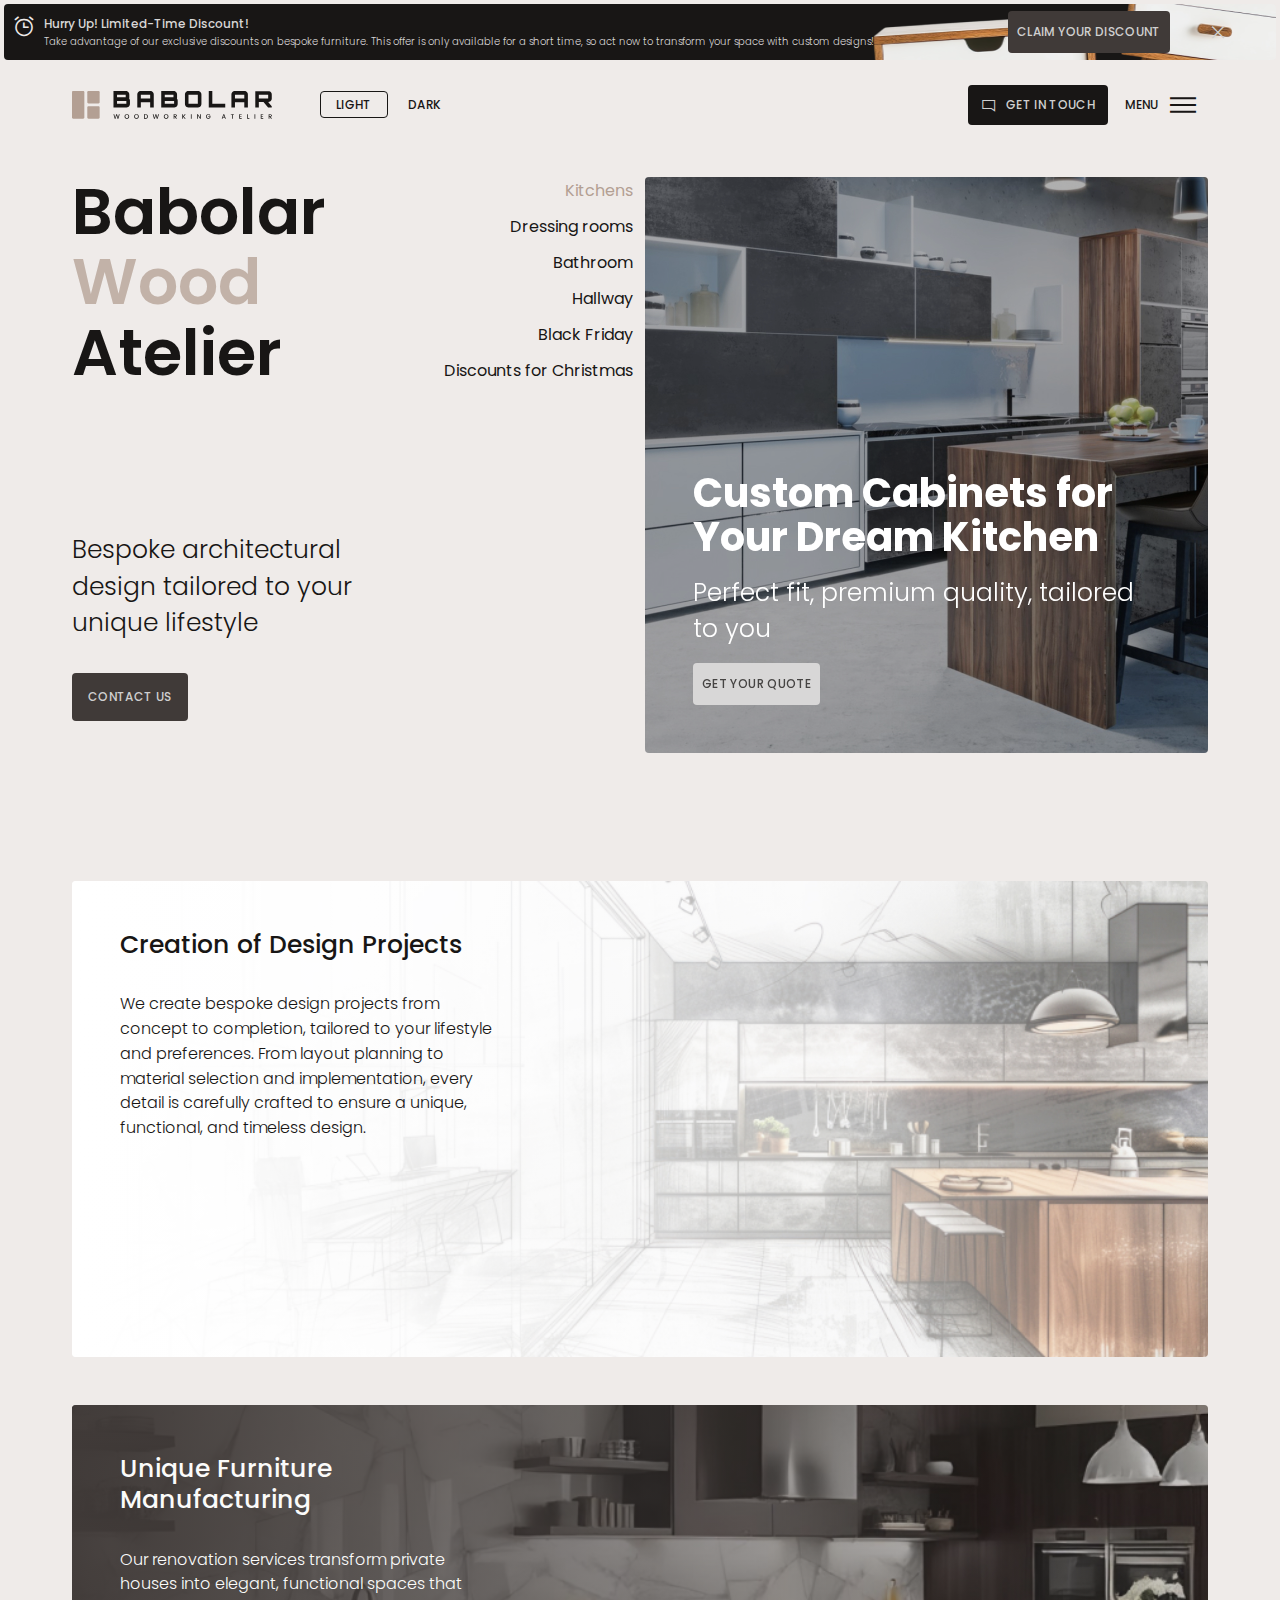
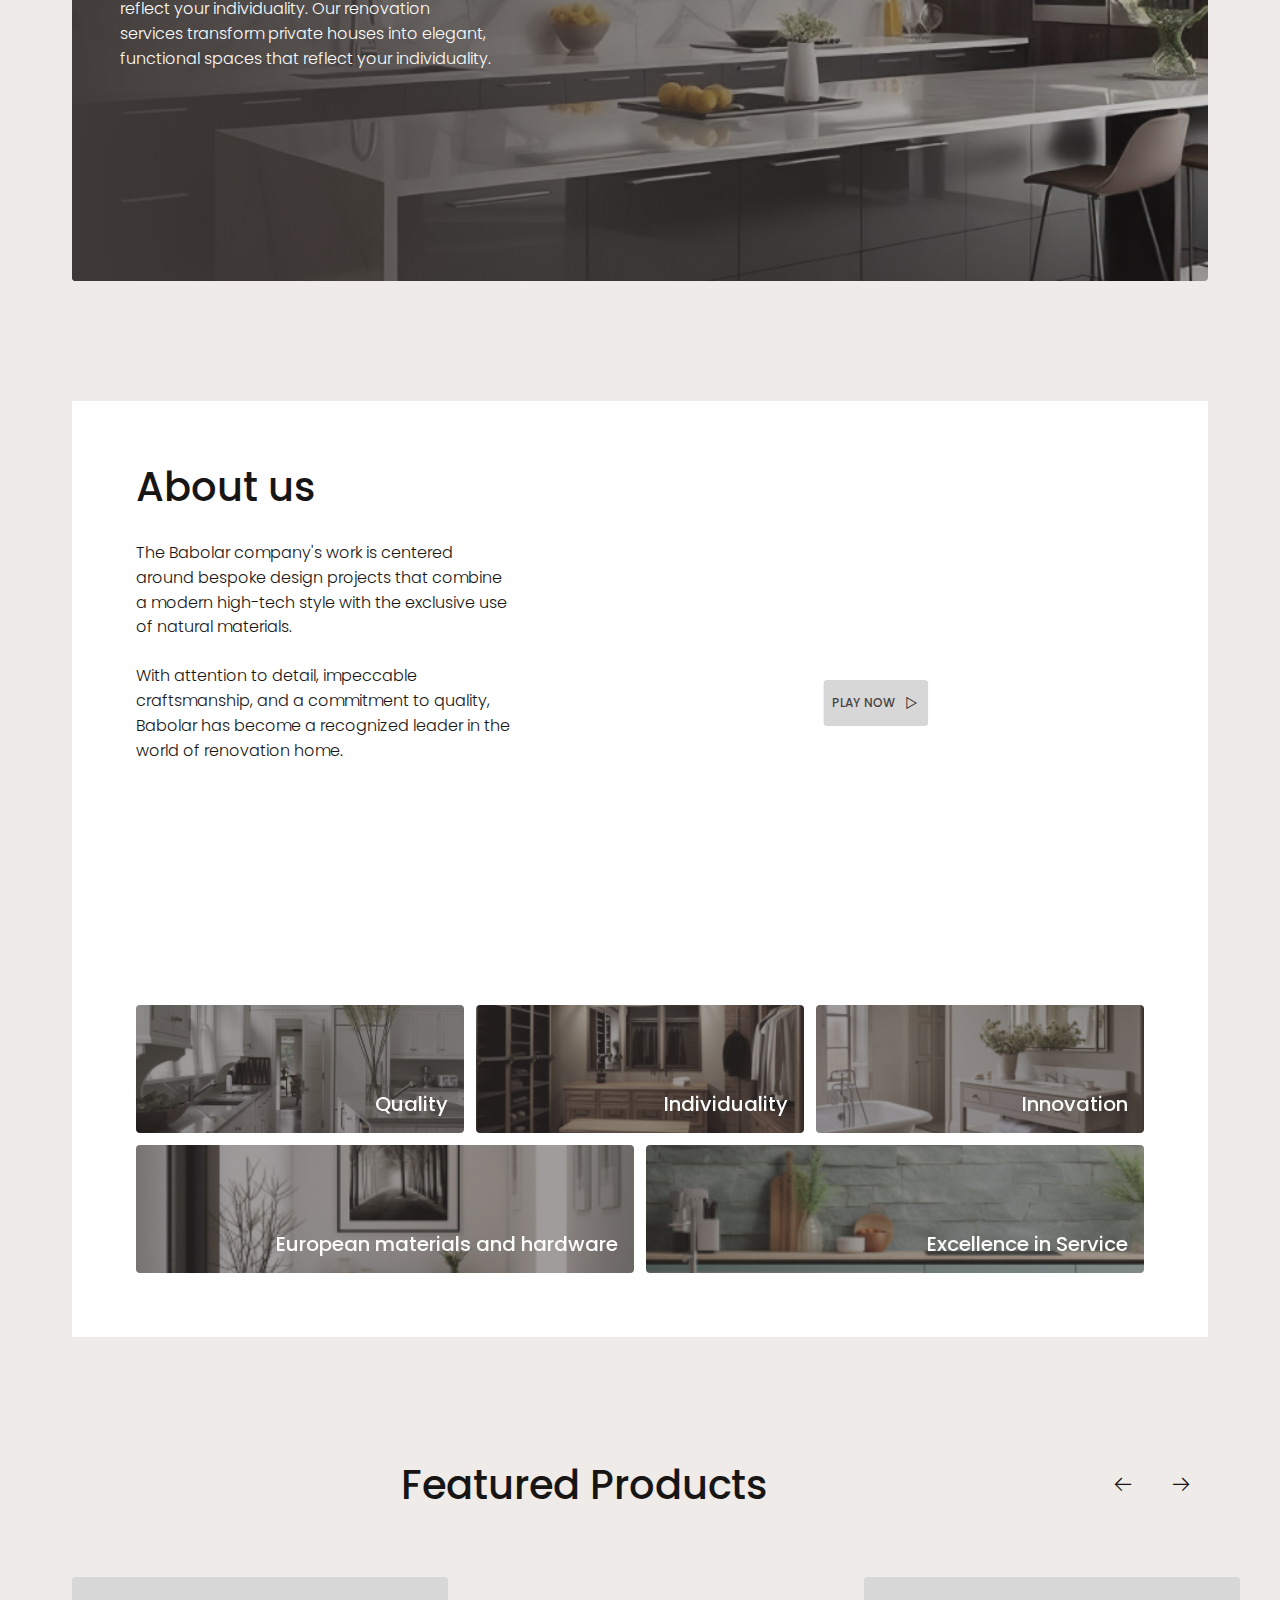
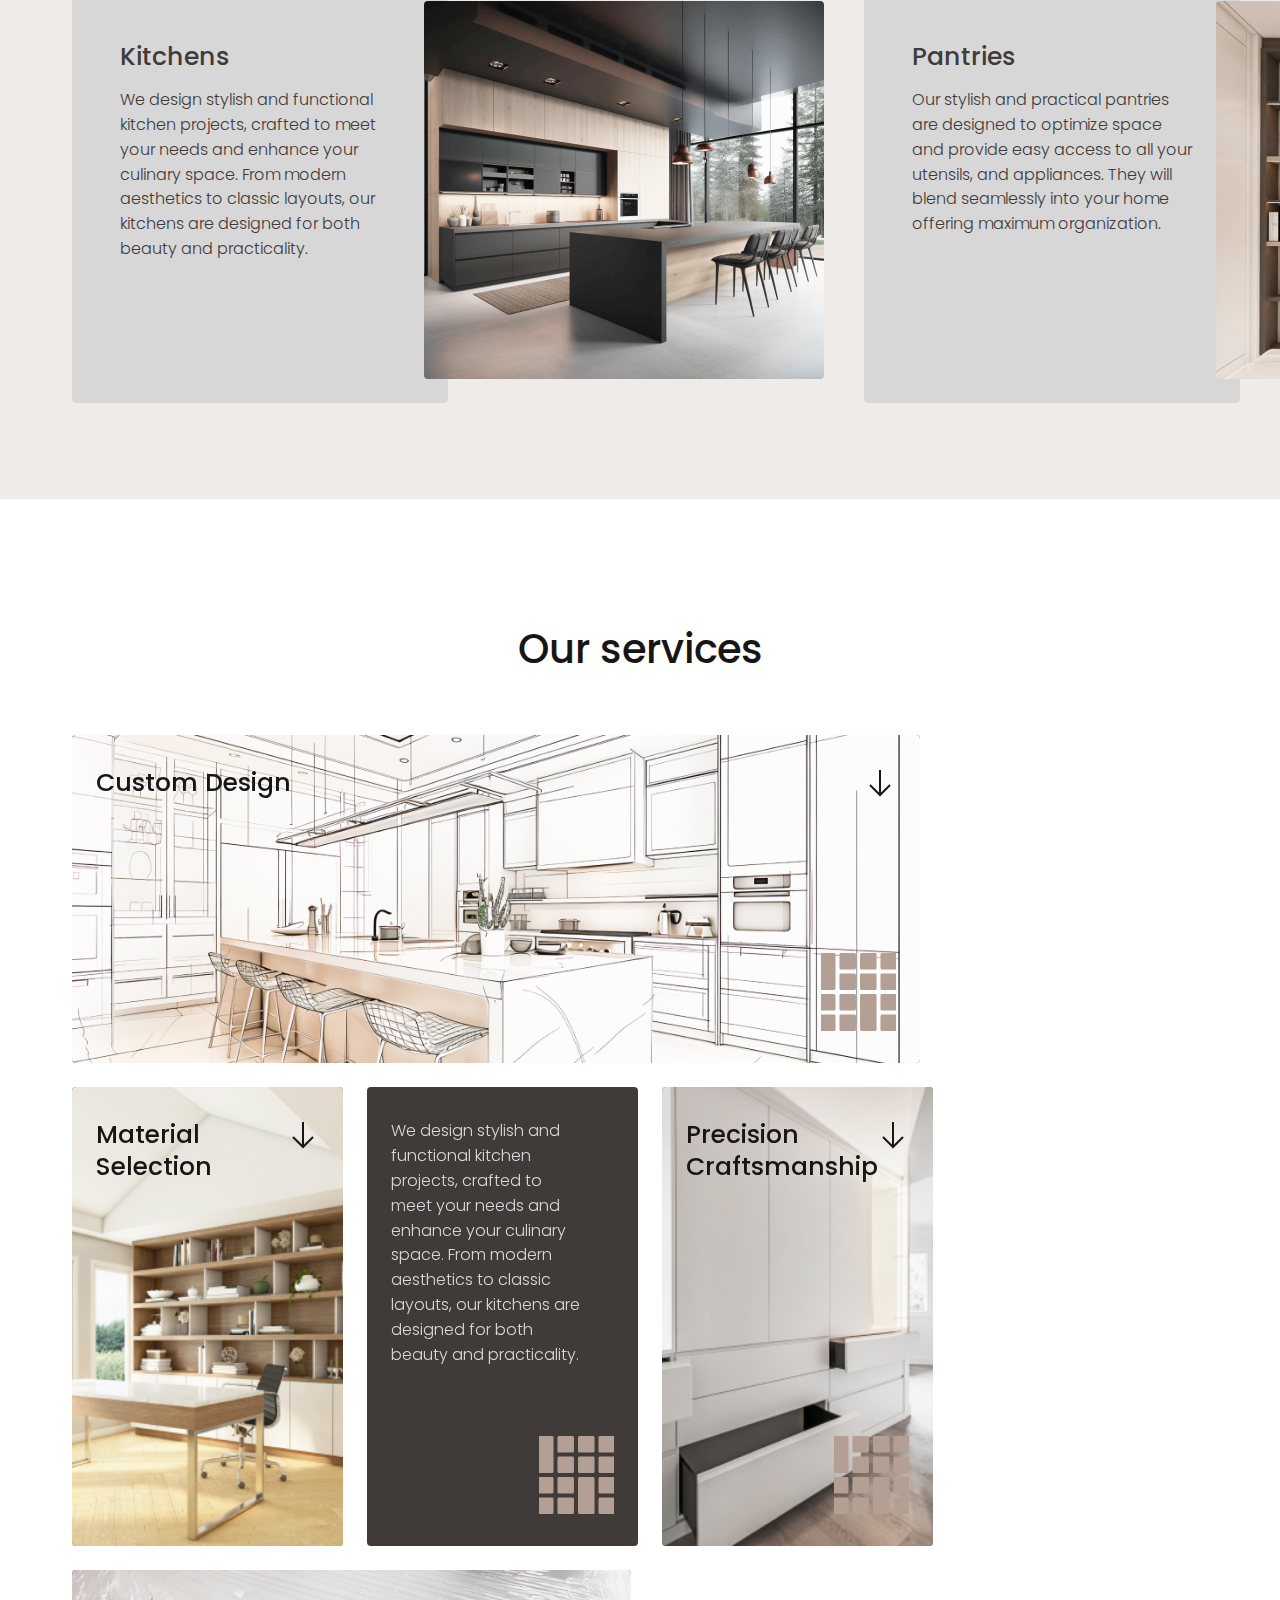
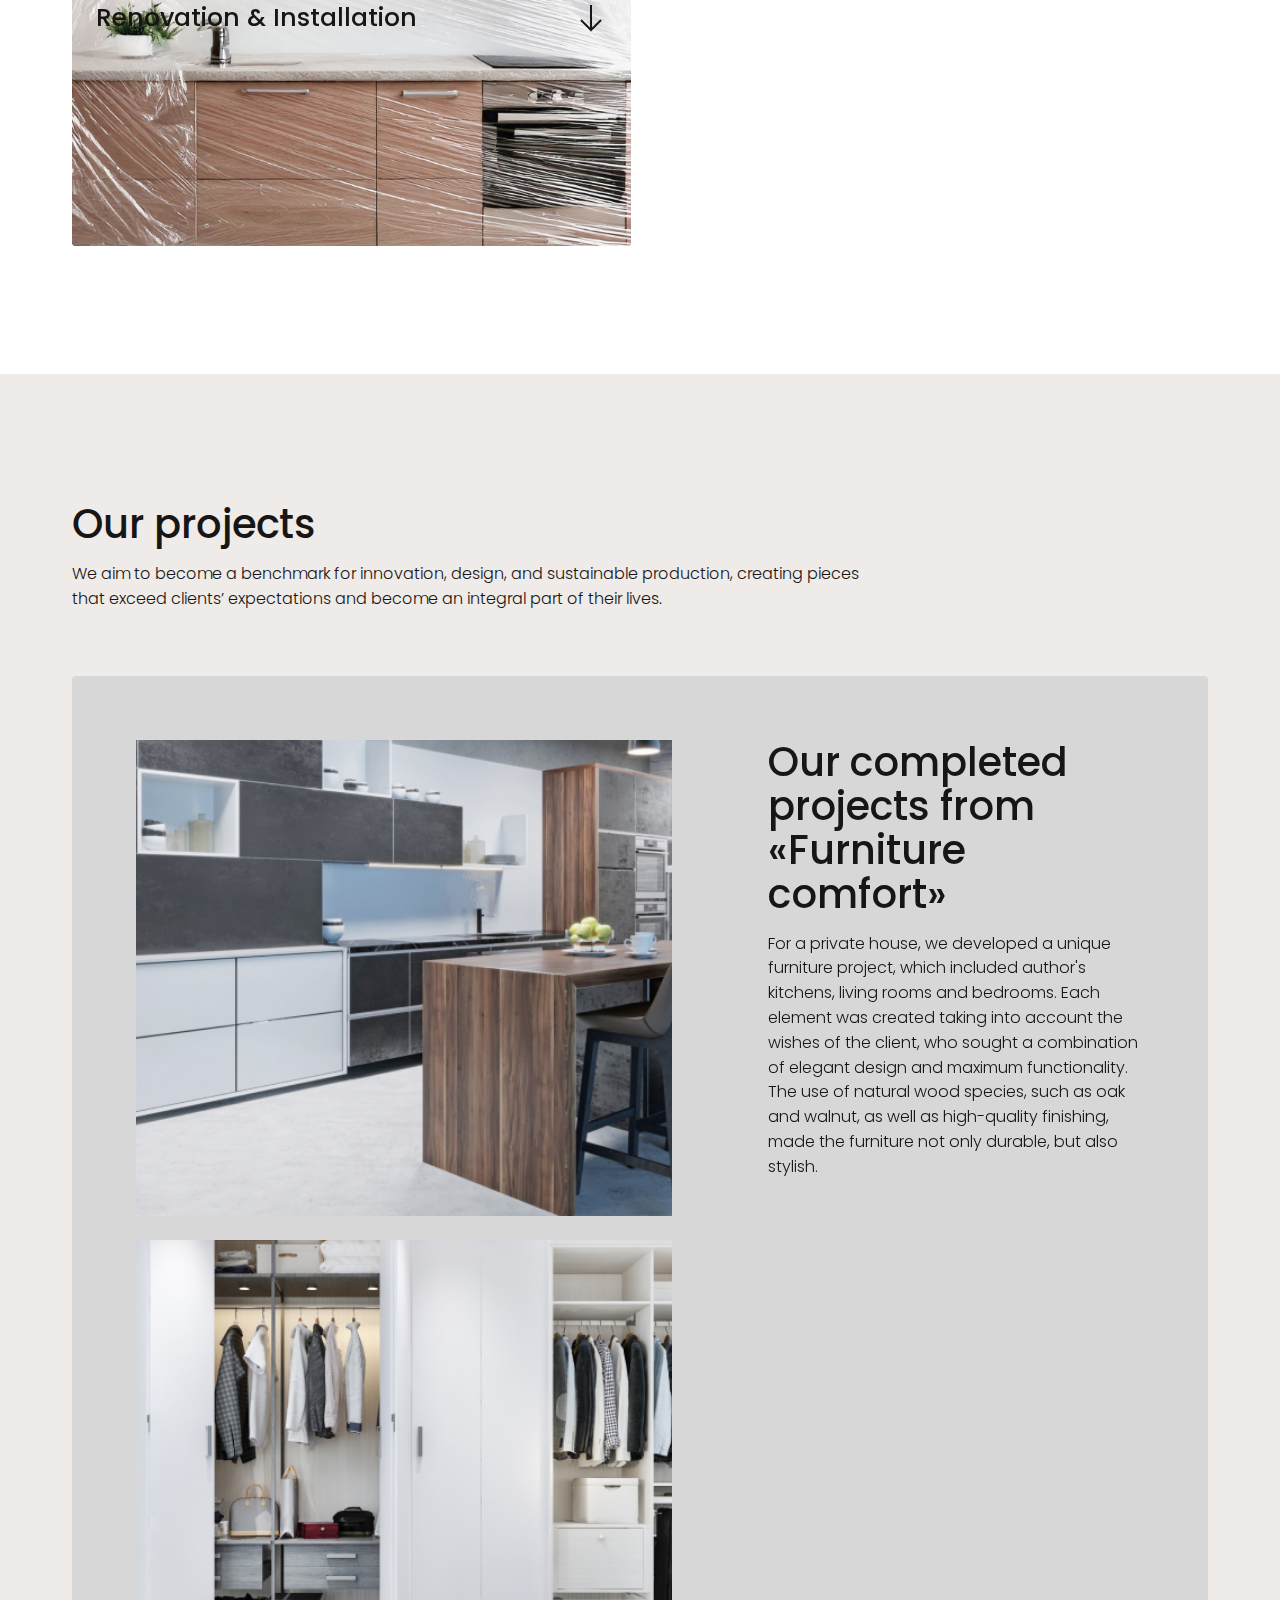
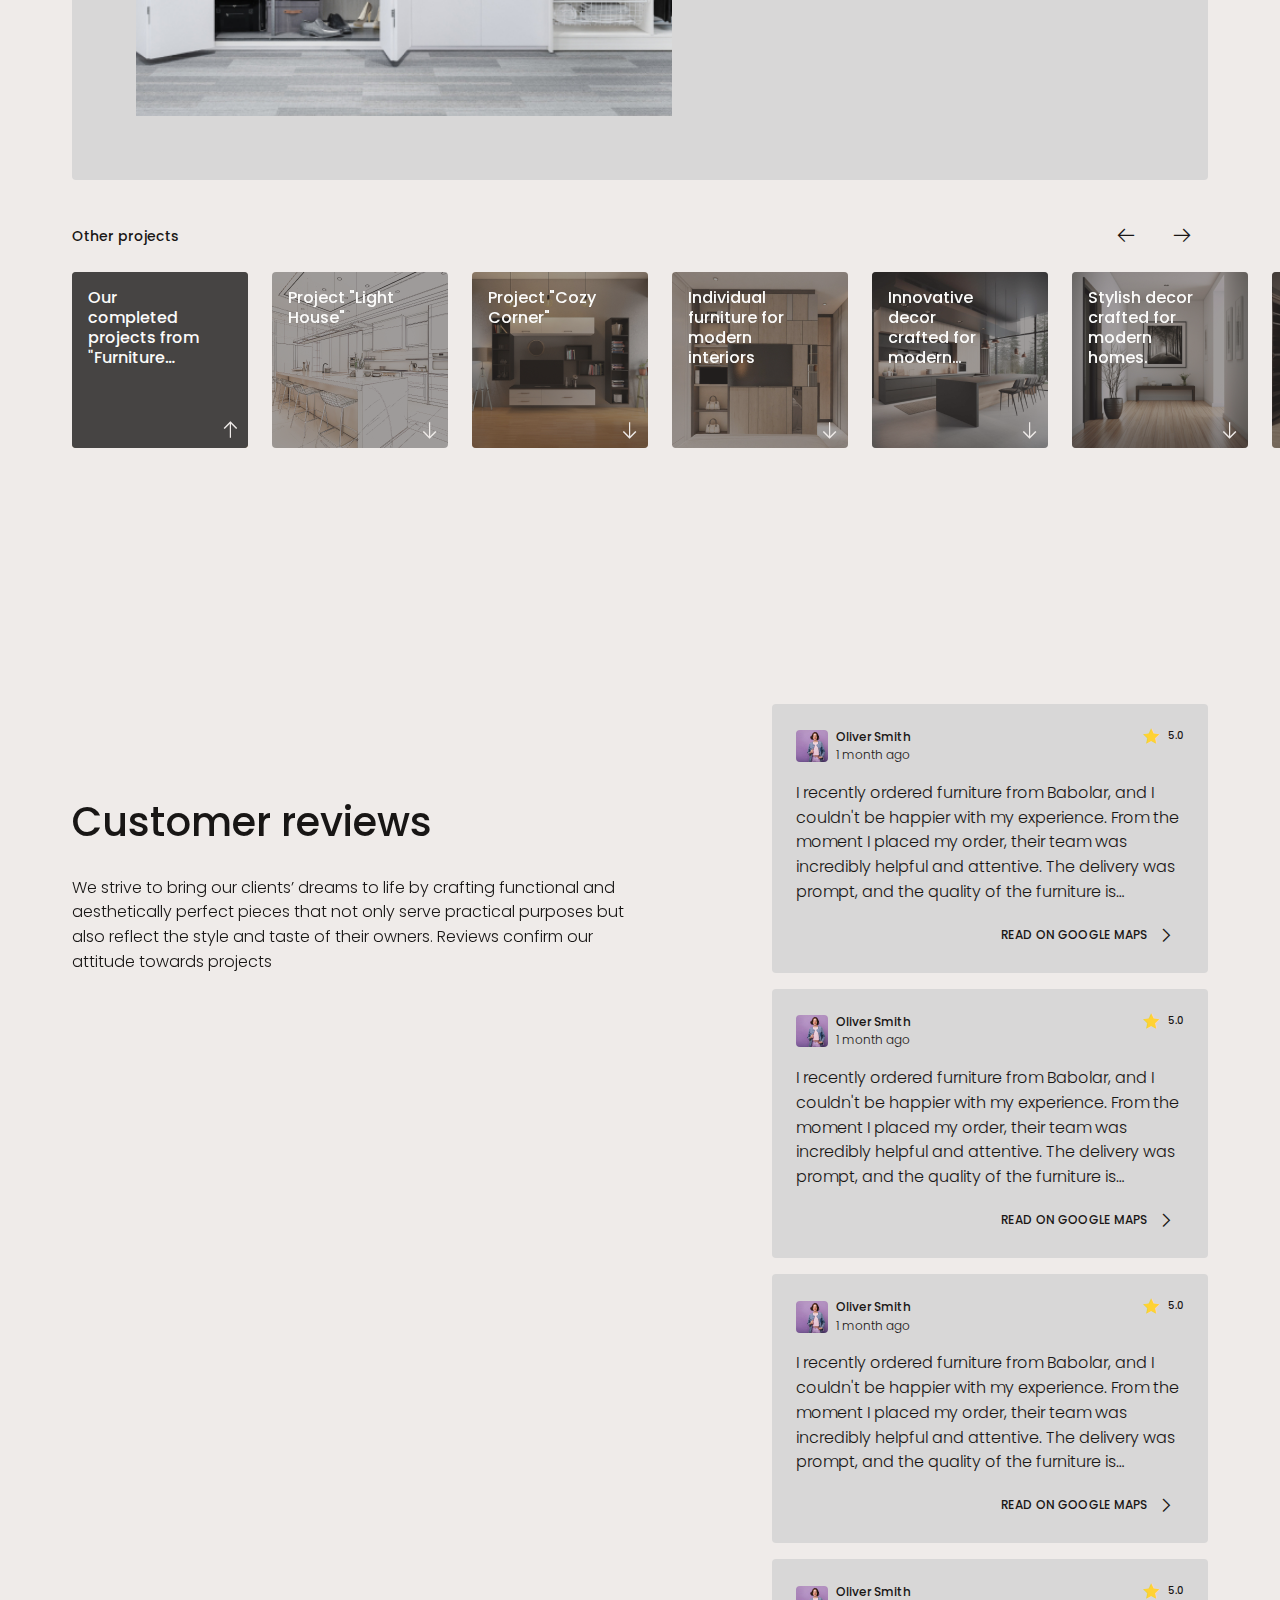
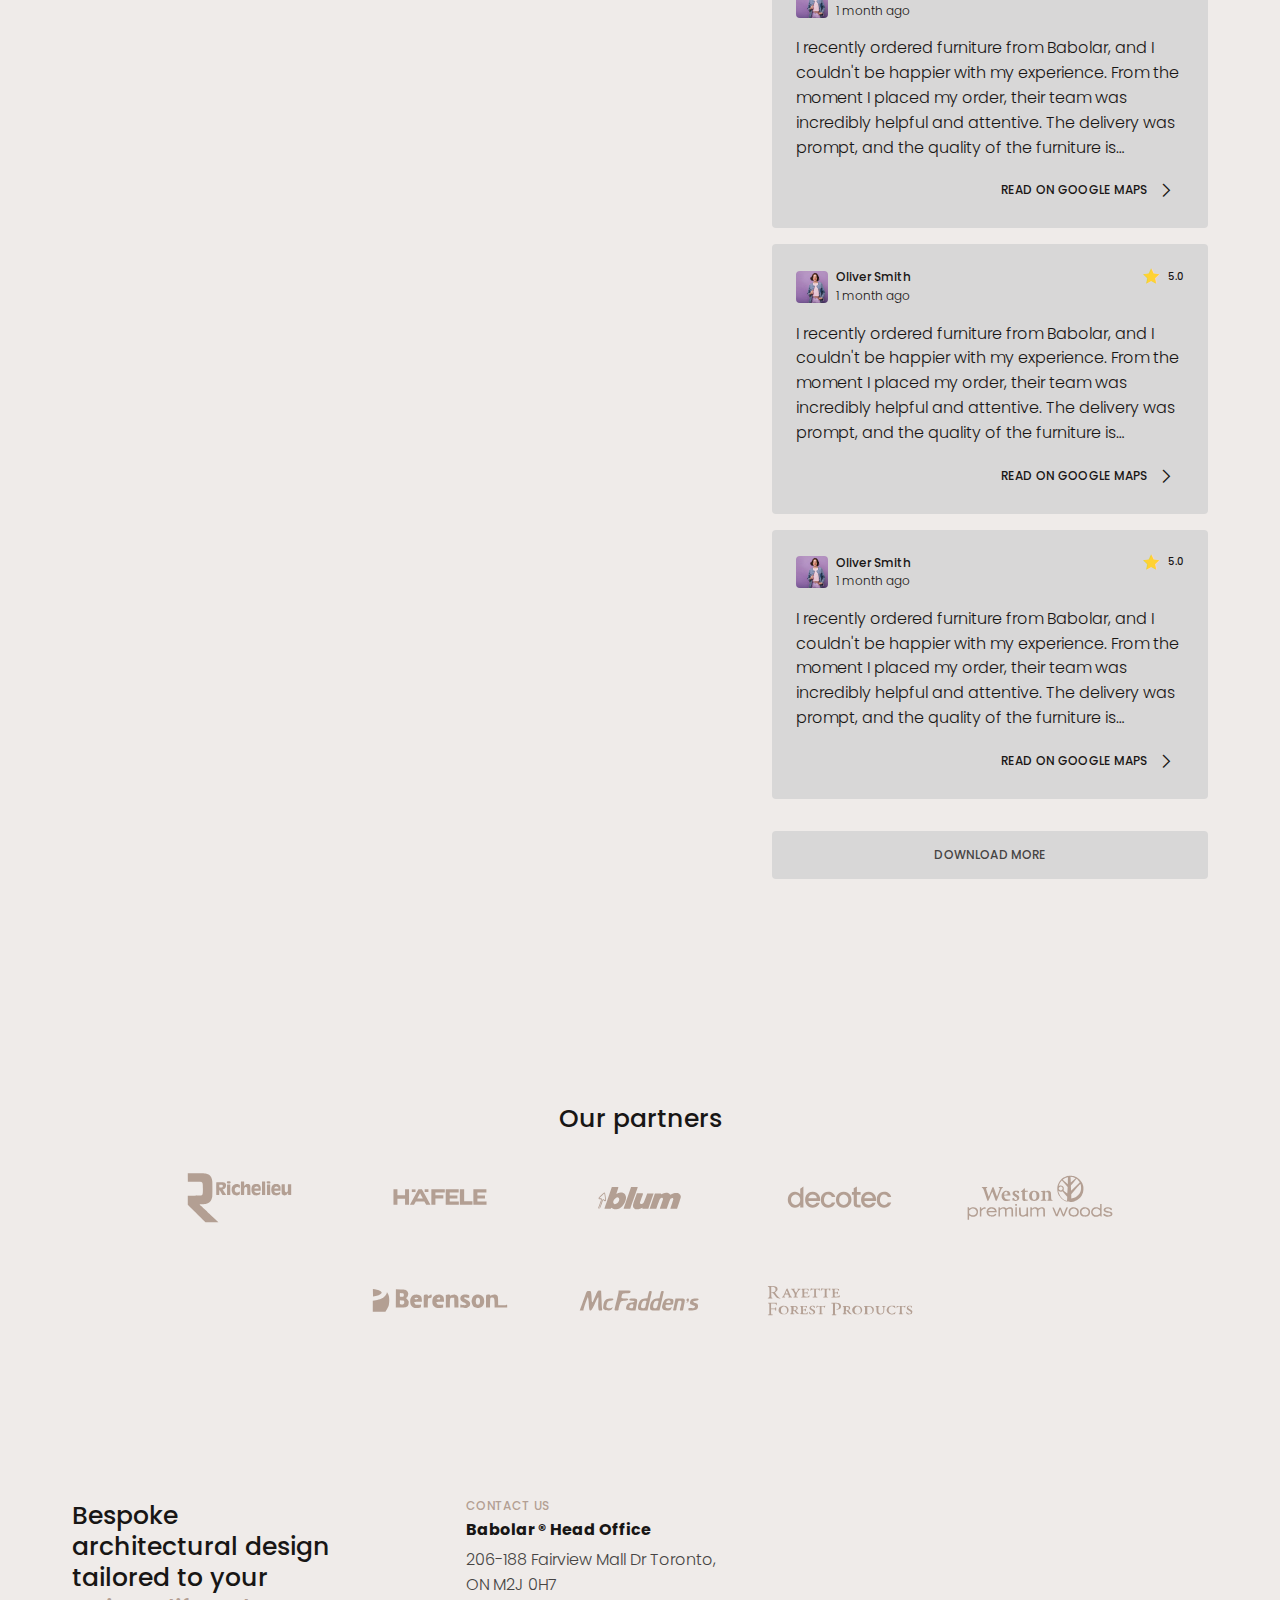
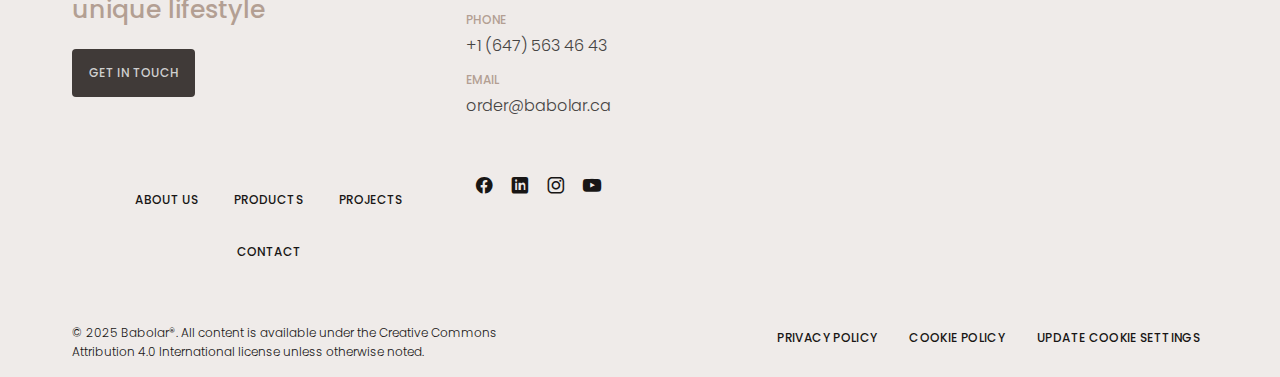
==== commit 232b17c4: "fix colors" ====
--- a/index.html
+++ b/index.html
@@ -160,7 +160,7 @@
 											<div class="hero-slide__text-holder">
 												<p>Designed to maximize space and luxury</p>
 											</div>
-											<a class="btn" href="#">Request Your Design</a>
+											<a class="btn btn--light" href="#">Request Your Design</a>
 										</div>
 									</div>
 									<div class="swiper-slide hero-slide">
@@ -177,7 +177,7 @@
 											<div class="hero-slide__text-holder">
 												<p>Elegant, space-saving designs for your perfect retreat</p>
 											</div>
-											<a class="btn" href="#">Get Your Quote</a>
+											<a class="btn btn--light" href="#">Get Your Quote</a>
 										</div>
 									</div>
 									<div class="swiper-slide hero-slide">
@@ -194,7 +194,7 @@
 											<div class="hero-slide__text-holder">
 												<p>Space-saving, stylish solutions for every entryway</p>
 											</div>
-											<a class="btn" href="#">Design Your Hallway</a>
+											<a class="btn btn--light" href="#">Design Your Hallway</a>
 										</div>
 									</div>
 									<div class="swiper-slide hero-slide">
@@ -211,7 +211,7 @@
 											<div class="hero-slide__text-holder">
 												<p>Get up to 50% off on all custom cabinets and furniture. Don't miss out!</p>
 											</div>
-											<a class="btn" href="#">Shop Now</a>
+											<a class="btn btn--light" href="#">Shop Now</a>
 										</div>
 									</div>
 									<div class="swiper-slide hero-slide">
@@ -230,7 +230,7 @@
 											<div class="hero-slide__text-holder">
 												<p>Enjoy exclusive discounts this holiday season</p>
 											</div>
-											<a class="btn" href="#">Shop Now</a>
+											<a class="btn btn--light" href="#">Shop Now</a>
 										</div>
 									</div>
 								</div>
@@ -297,7 +297,7 @@
 									<video width="976" height="476" preload="auto" autoplay playsinline loop muted id="myVideo">
 										<source src="img/placeholder.mp4" type="video/mp4" />
 									</video>
-									<button id="playButton" class="btn _icon-play">Play now</button>
+									<button id="playButton" class="btn btn--light _icon-play">Play now</button>
 								</div>
 							</div>
 							<div class="about__bottom">
@@ -1051,7 +1051,7 @@
 									<a class="card-reviews__link _icon-chevron-right" href="#">read on google maps</a>
 								</div>
 							</div>
-							<a class="btn btn--light" href="#">DOWNLOAD MORE</a>
+							<a class="btn" href="#">DOWNLOAD MORE</a>
 						</div>
 					</div>
 				</section>
--- a/css/style.css
+++ b/css/style.css
@@ -631,12 +631,17 @@
   background: var(--colors-dark-100);
   border-color: transparent;
 }
-.btn--light {
-  background: var(--colors-dark-brown-20);
-  color: var(--colors-dark-100);
-}
-.btn--light:hover {
-  background: var(--colors-dark-brown-80);
+.btn.btn--light {
+  background: #D8D7D7;
+  color: #464443;
+}
+.btn.btn--light:hover {
+  border-color: #B39F93;
+  background: #B2B0AF;
+}
+.btn.btn--light:active {
+  border-color: transparent;
+  background: #D0D0D0;
 }
 
 .contact-info {
@@ -1783,7 +1788,7 @@
   }
 }
 .item-services__title {
-  color: var(--colors-dark-100);
+  color: #181615;
   font-size: var(--fonts-size-20);
   width: 100%;
   max-width: 256px;
@@ -1909,6 +1914,11 @@
   margin-bottom: 32px;
 }
 @media (min-width: 1280px) {
+  .projects__title-box {
+    row-gap: 16px;
+    width: 100%;
+    max-width: 796px;
+  }
   .projects__title-box:not(:last-child) {
     margin-bottom: 64px;
   }
@@ -2129,6 +2139,10 @@
      object-fit: cover;
 }
 
+.dark-theme .pagination-projects-slide::before {
+  color: #D0D0D0;
+}
+
 .reviews {
   padding: 64px 0;
 }
@@ -2157,7 +2171,6 @@
     position: sticky;
     top: 0;
     max-width: 576px;
-    flex: 1 0 0;
     padding-top: 96px;
   }
 }
@@ -2179,6 +2192,19 @@
 .reviews .btn {
   padding: 17px 16px;
   width: 100%;
+  background: #D8D7D7;
+  color: #464443;
+}
+.reviews .btn:hover {
+  background: #B2B0AF;
+}
+.reviews .btn:active {
+  background: #D0D0D0;
+}
+
+.dark-theme .reviews .btn {
+  background: #403A38;
+  color: #D0D0D0;
 }
 
 .card-reviews {
@@ -2188,6 +2214,11 @@
   flex: 1 0 0;
   padding: 16px;
 }
+@media (min-width: 1280px) {
+  .card-reviews {
+    padding: 24px;
+  }
+}
 .card-reviews__header {
   display: flex;
   justify-content: space-between;
@@ -2224,11 +2255,21 @@
   font-weight: 500;
   line-height: 1.55;
 }
+@media (min-width: 1280px) {
+  .card-reviews__name {
+    font-size: var(--fonts-size-12);
+  }
+}
 .card-reviews__date {
   color: var(--colors-dark-100);
   font-size: var(--fonts-size-10);
   font-weight: 300;
   line-height: 1.55;
+}
+@media (min-width: 1280px) {
+  .card-reviews__date {
+    font-size: var(--fonts-size-12);
+  }
 }
 .card-reviews__rate {
   display: flex;
@@ -2254,25 +2295,44 @@
   font-weight: 300;
   line-height: 1.55;
 }
+@media (min-width: 1280px) {
+  .card-reviews__text-holder {
+    font-size: var(--fonts-size-16);
+  }
+}
 .card-reviews__link {
   color: var(--colors-dark-100);
   font-size: var(--fonts-size-12);
+  width: -moz-fit-content;
+  width: fit-content;
   border-radius: 4px;
   display: flex;
   align-items: center;
   gap: 8px;
-  padding: 8px;
   text-decoration: none;
   justify-content: flex-end;
   font-weight: 500;
   letter-spacing: 0.36px;
   text-transform: uppercase;
+  transition: all 0.4s;
+  border: 1.5px solid transparent;
+  padding: 3px 7px;
+  margin-top: 16px;
+  margin-left: auto;
 }
 .card-reviews__link::before {
   display: none;
 }
 .card-reviews__link::after {
   font-size: 20px;
+}
+.card-reviews__link:hover {
+  color: var(--colors-dark-beige-100);
+  border-color: var(--colors-dark-beige-60);
+}
+.card-reviews__link:active {
+  color: var(--colors-dark-100);
+  border-color: var(--colors-dark-100);
 }
 
 .logos {
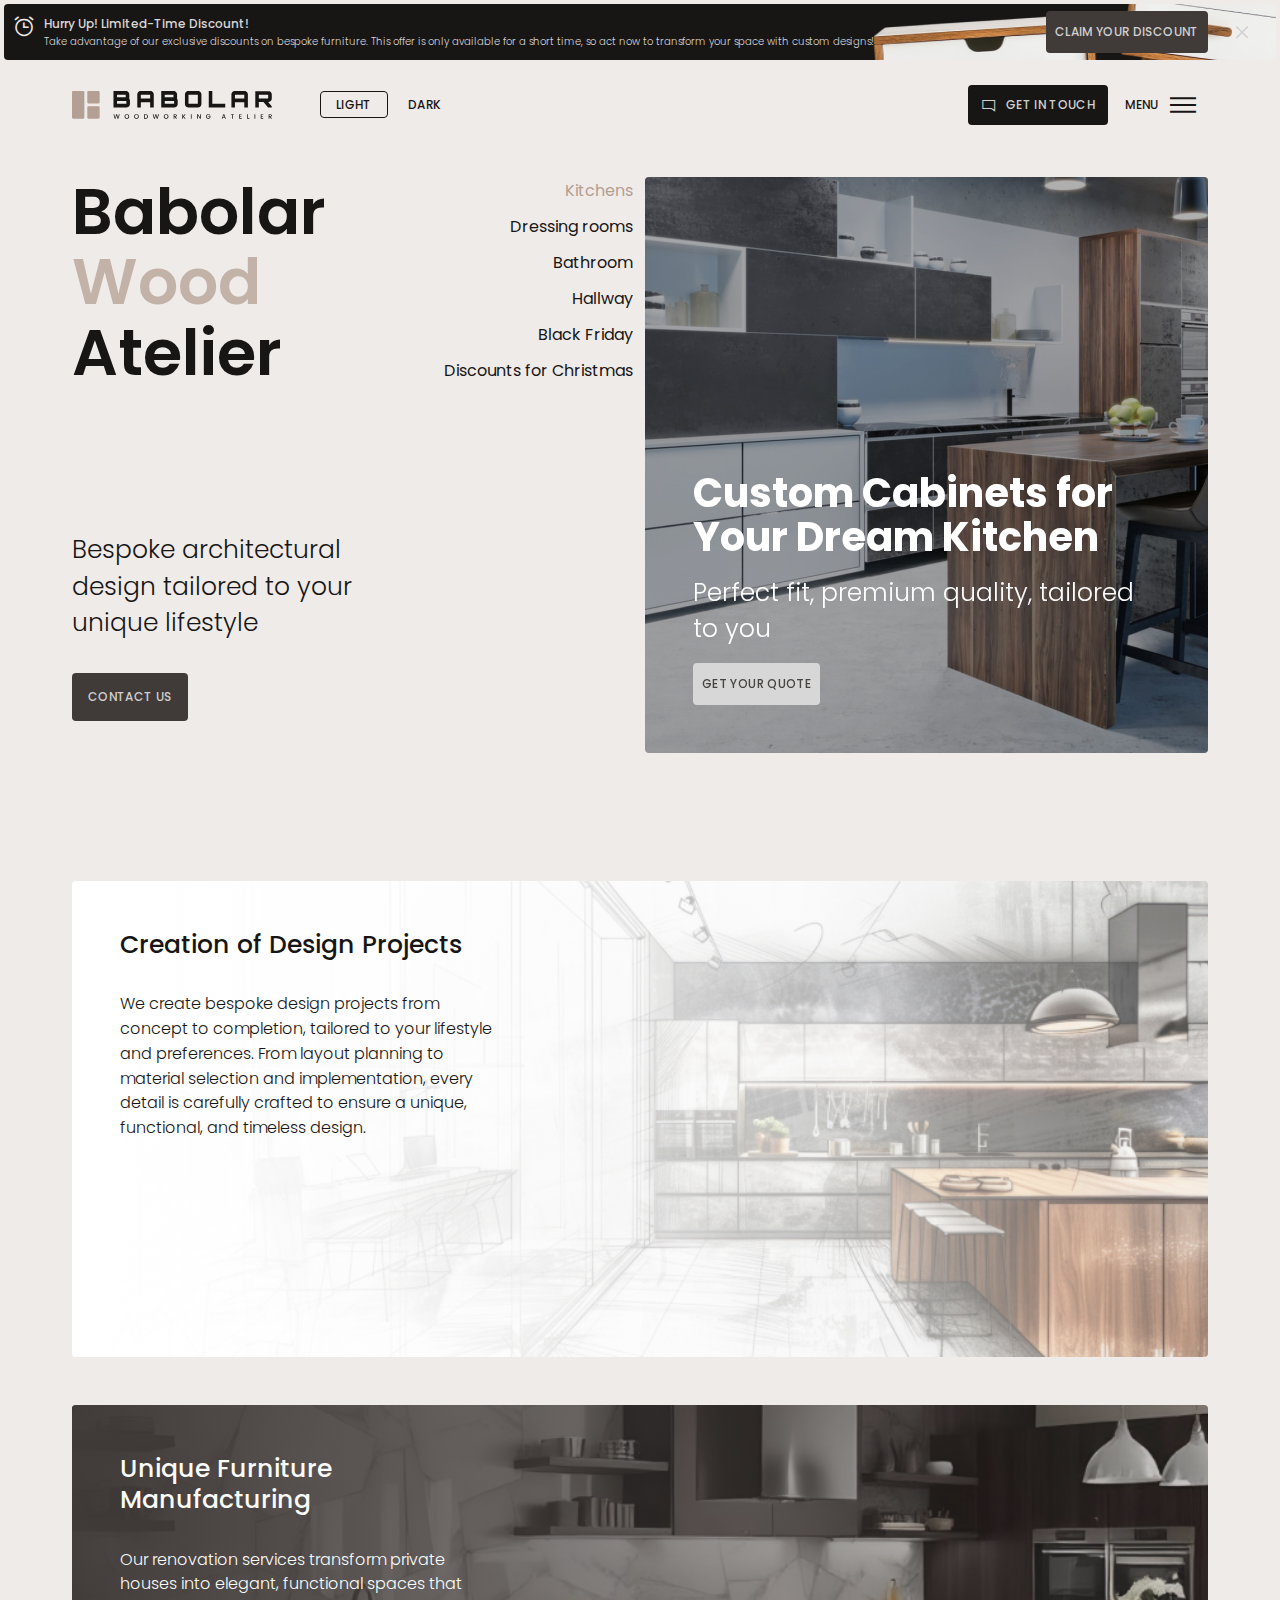
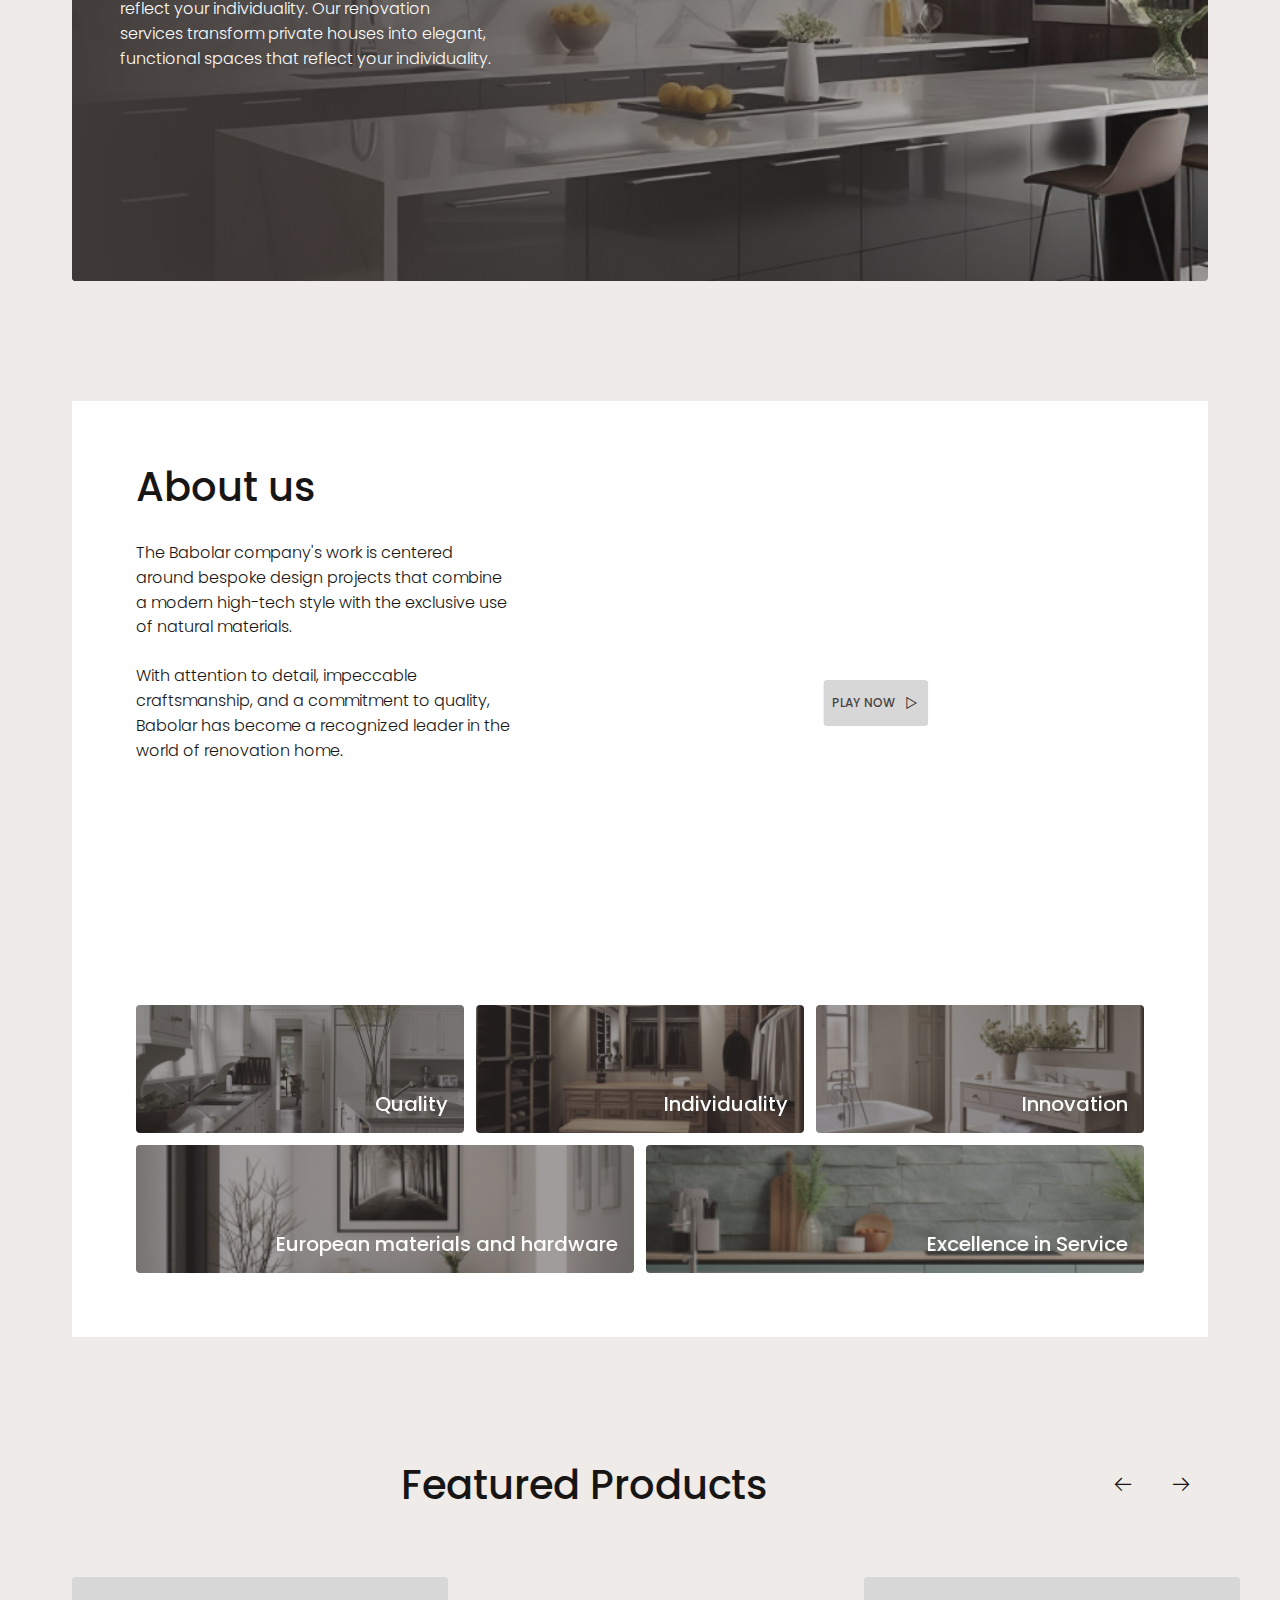
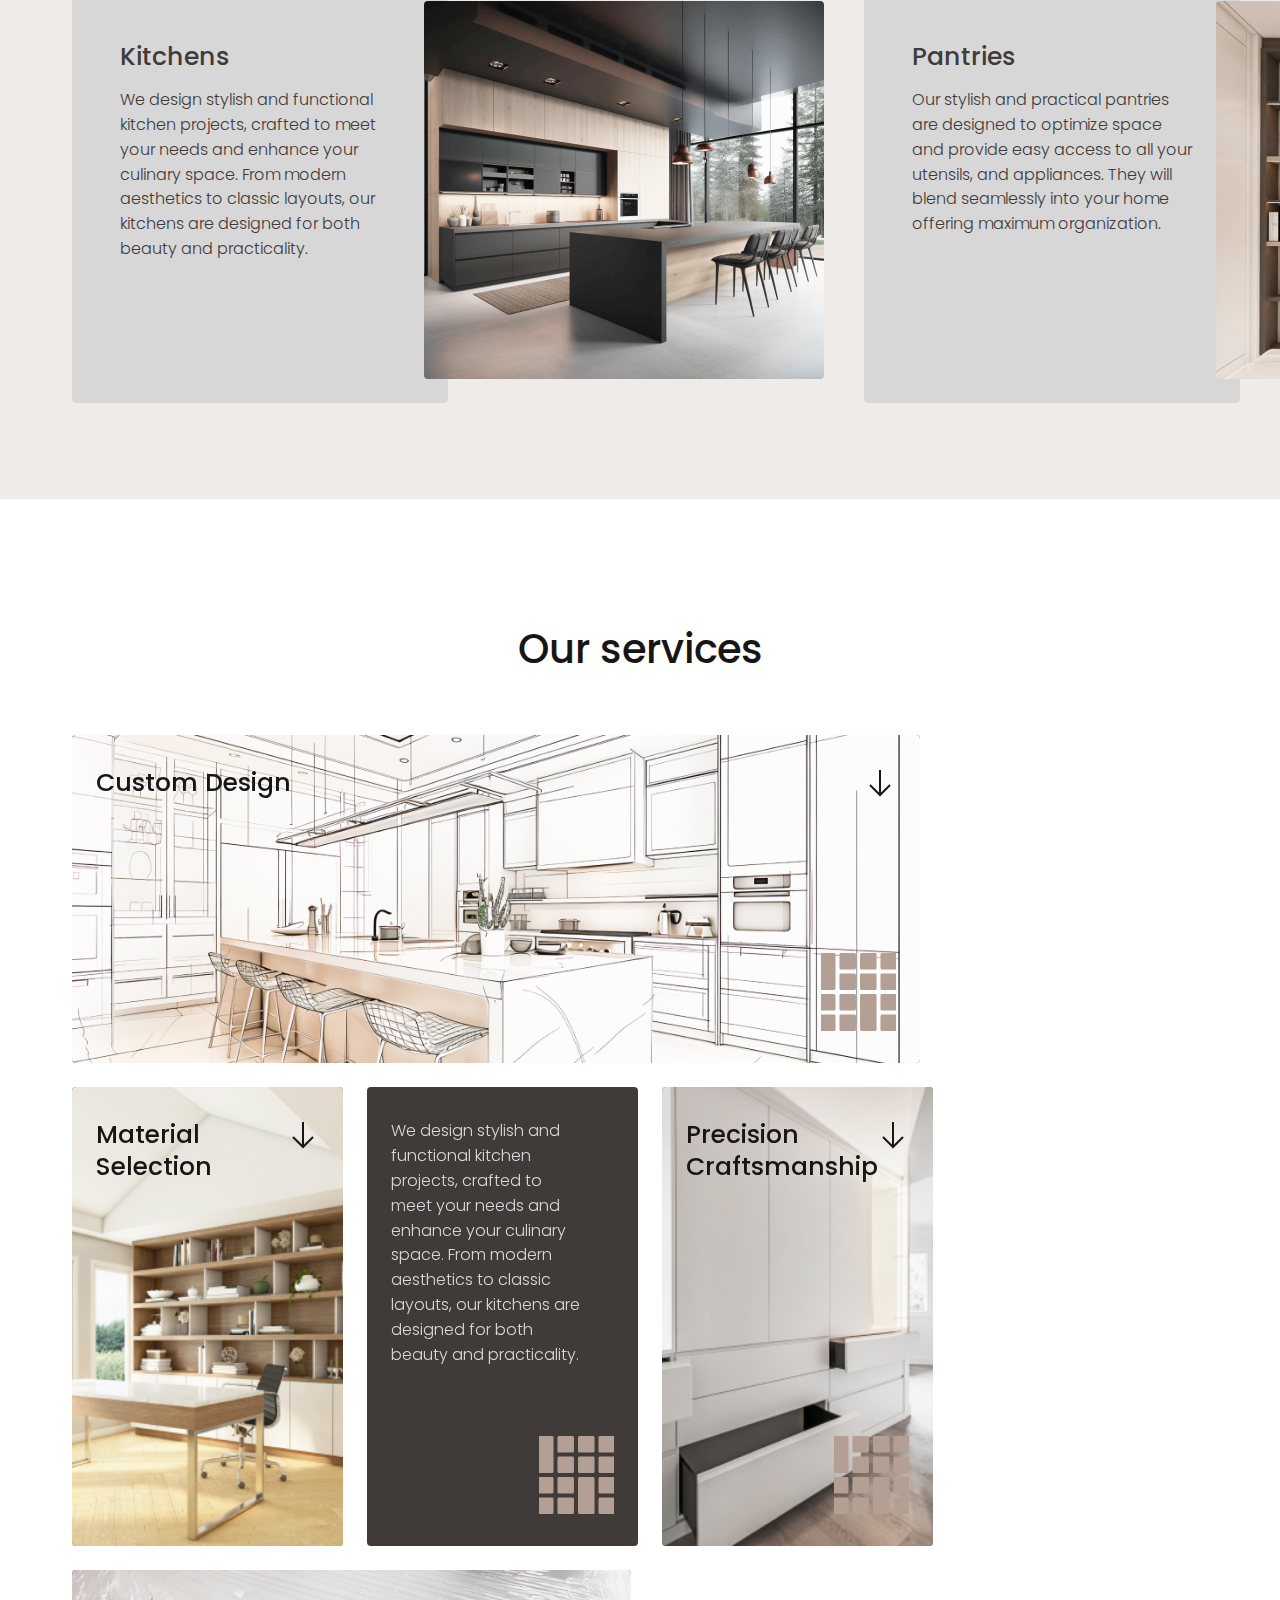
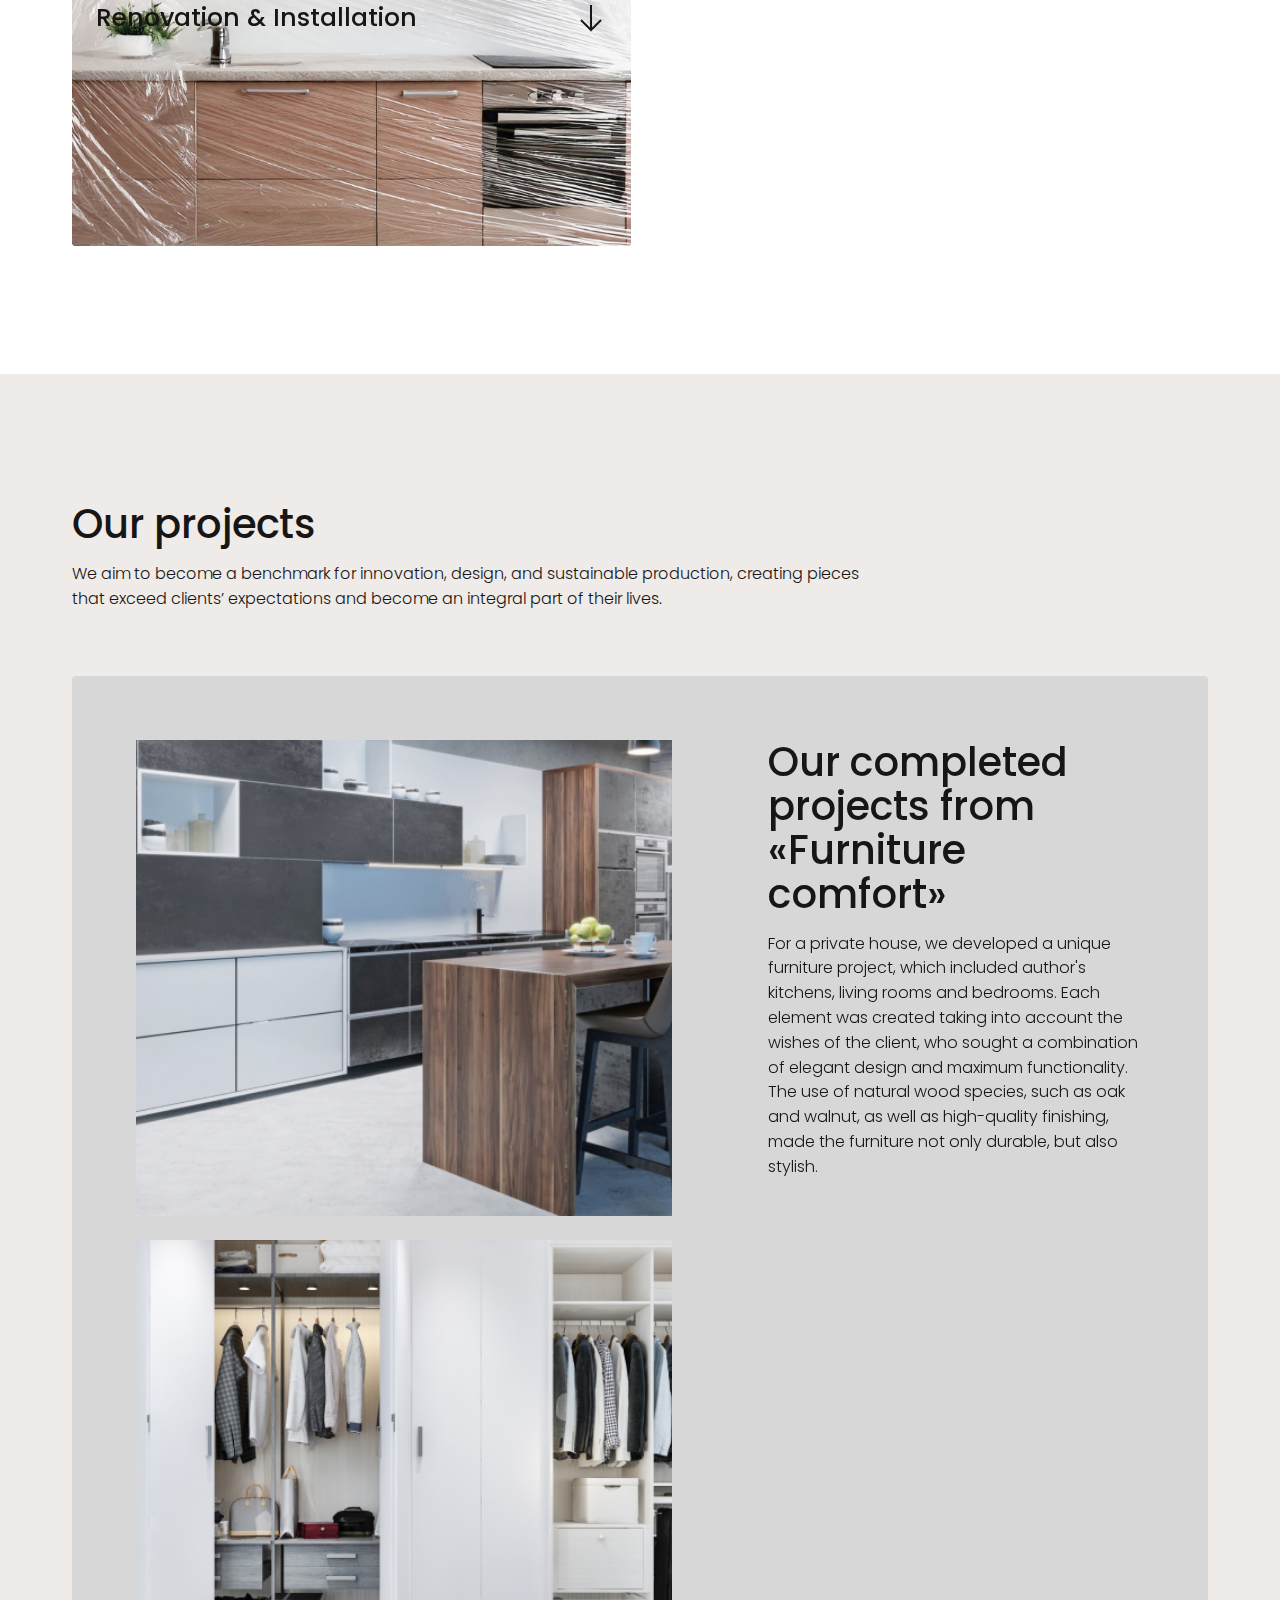
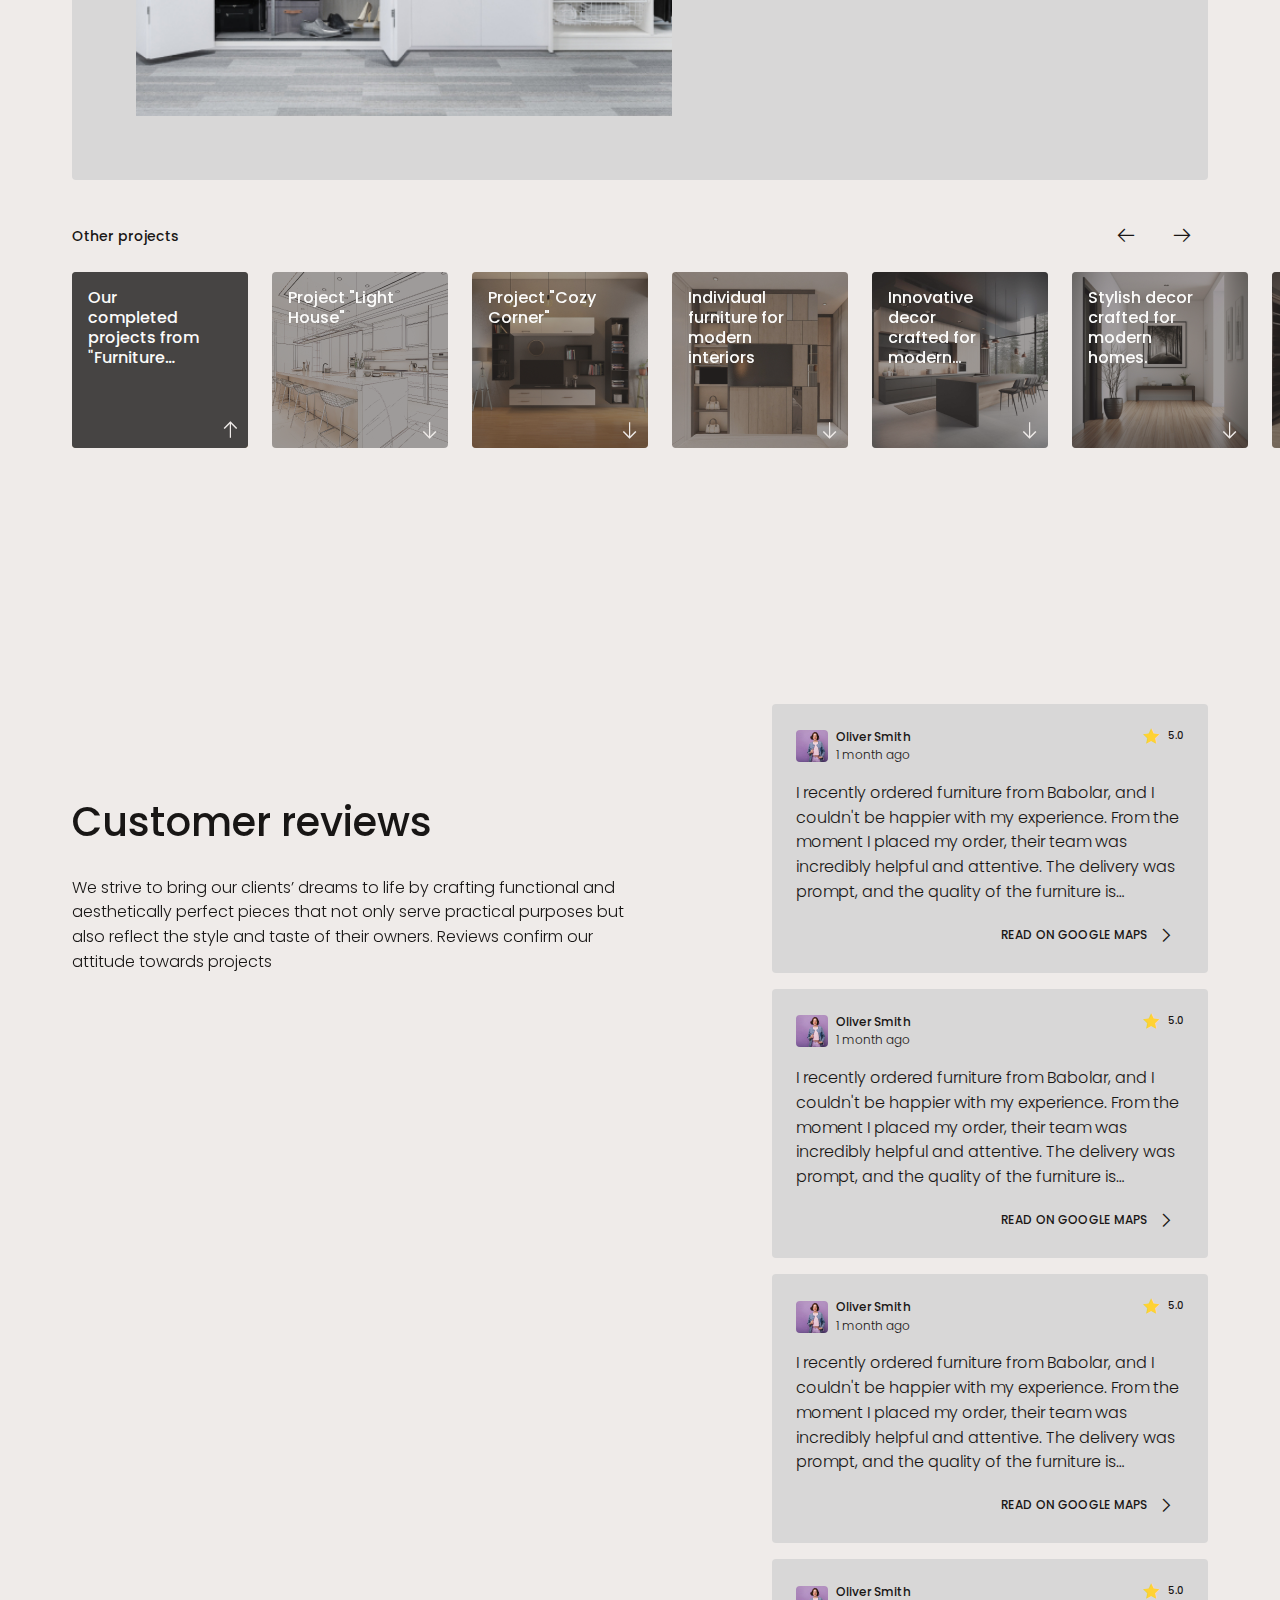
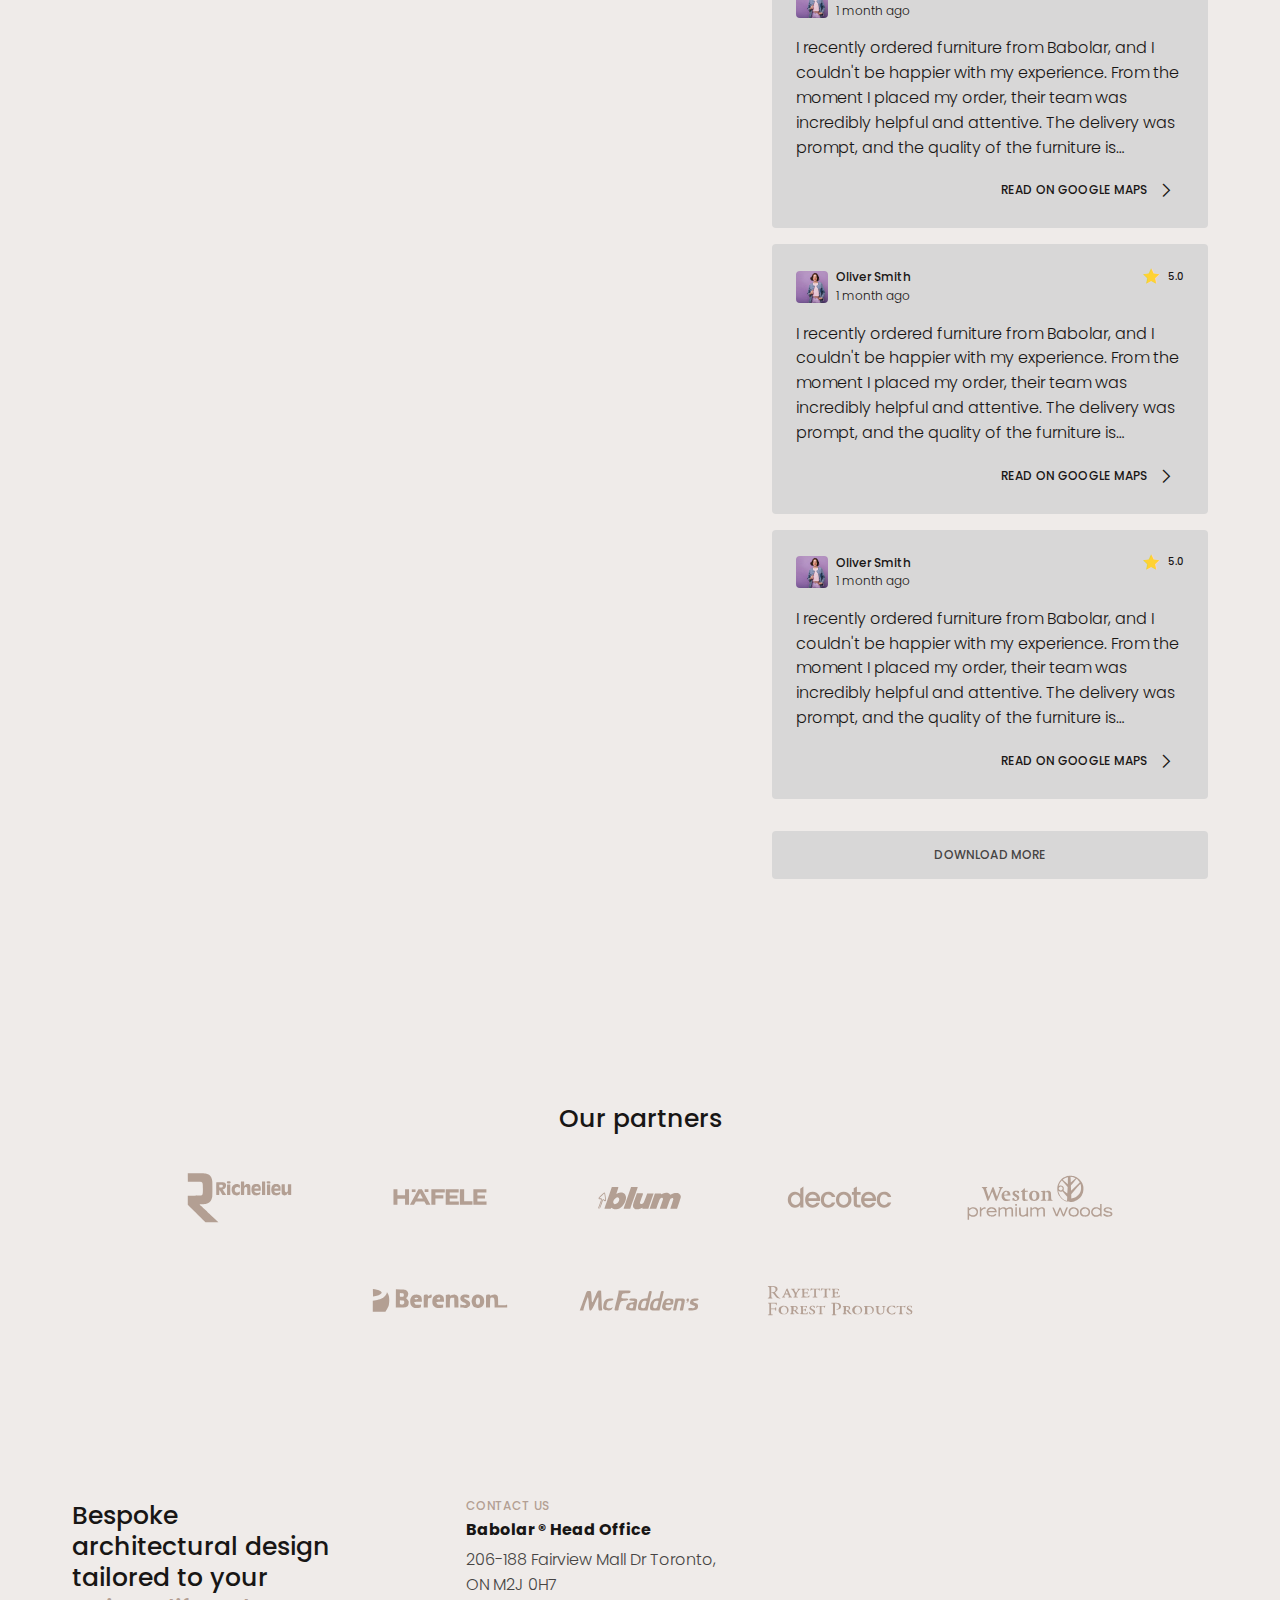
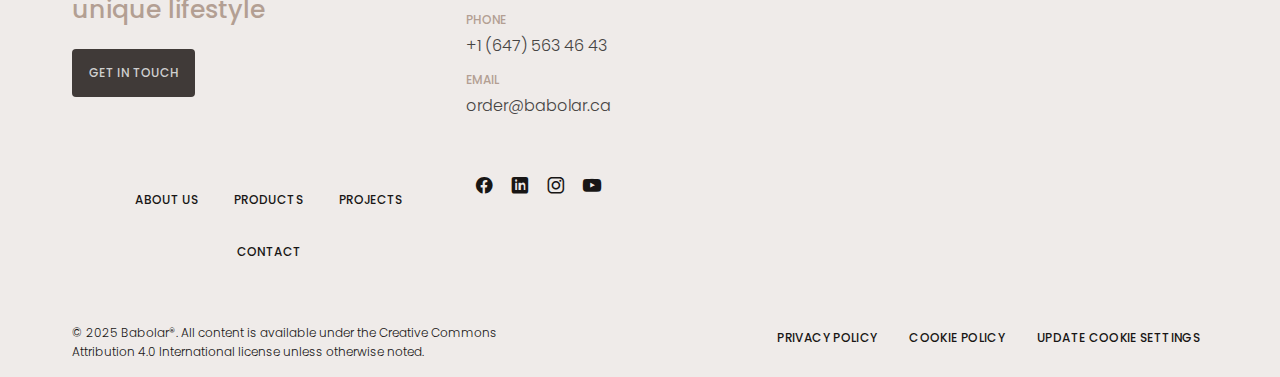
==== commit 5cd2ddd2: "fix header, notification" ====
--- a/index.html
+++ b/index.html
@@ -25,7 +25,7 @@
 				</div>
 				<div class="notification__right-col">
 					<a class="btn" href="#">Claim Your Discount</a>
-					<button class="notification__close _icon-close">close</button>
+					<button class="notification__close _icon-close"><span>close</span></button>
 				</div>
 			</div>
 			<header class="header">
--- a/css/style.css
+++ b/css/style.css
@@ -851,7 +851,7 @@
 }
 @media (min-width: 1280px) {
   .notification {
-    padding: 4px 8px 4px 40px;
+    padding: 4px 16px 4px 40px;
     background-position-x: -350px;
     background-size: 1920px 100%;
   }
@@ -896,6 +896,11 @@
   display: flex;
   align-items: center;
   gap: 16px;
+}
+@media (min-width: 1280px) {
+  .notification__right-col {
+    justify-content: flex-end;
+  }
 }
 .notification__close {
   color: var(--colors-dark-20);
@@ -909,24 +914,46 @@
   line-height: 1;
   letter-spacing: 0.36px;
   text-transform: uppercase;
-  padding: 18px 8px;
+  border-radius: 4px;
+  cursor: pointer;
+  border: 1.5px solid transparent;
+  transition: all 0.4s;
+  padding: 14px 8px;
 }
 .notification__close::after {
-  font-size: 12px;
-}
-@media (min-width: 1280px) {
-  .notification__close::after {
-    font-size: 20px;
-  }
+  font-size: 20px;
+}
+.notification__close:hover {
+  border-color: #D1C5BE;
+  color: #B39F93;
+}
+.notification__close:active {
+  color: #D0D0D0;
+  border-color: #D0D0D0;
 }
 @media (min-width: 1280px) {
   .notification__close {
-    font-size: 0;
-    padding: 14px 8px;
-  }
+    padding: 13px 7px;
+  }
+  .notification__close span {
+    display: none;
+  }
+}
+
+.dark-theme .notification__close:hover {
+  color: #403A38;
+  border-color: #403A38;
+}
+.dark-theme .notification__close:active {
+  color: #403A38;
+  border-color: #403A38;
 }
 
 .header {
+  background: var(--colors-dark-beige-20);
+  position: sticky;
+  top: 0;
+  z-index: 100;
   padding: 12px 16px;
 }
 @media (min-width: 1280px) {
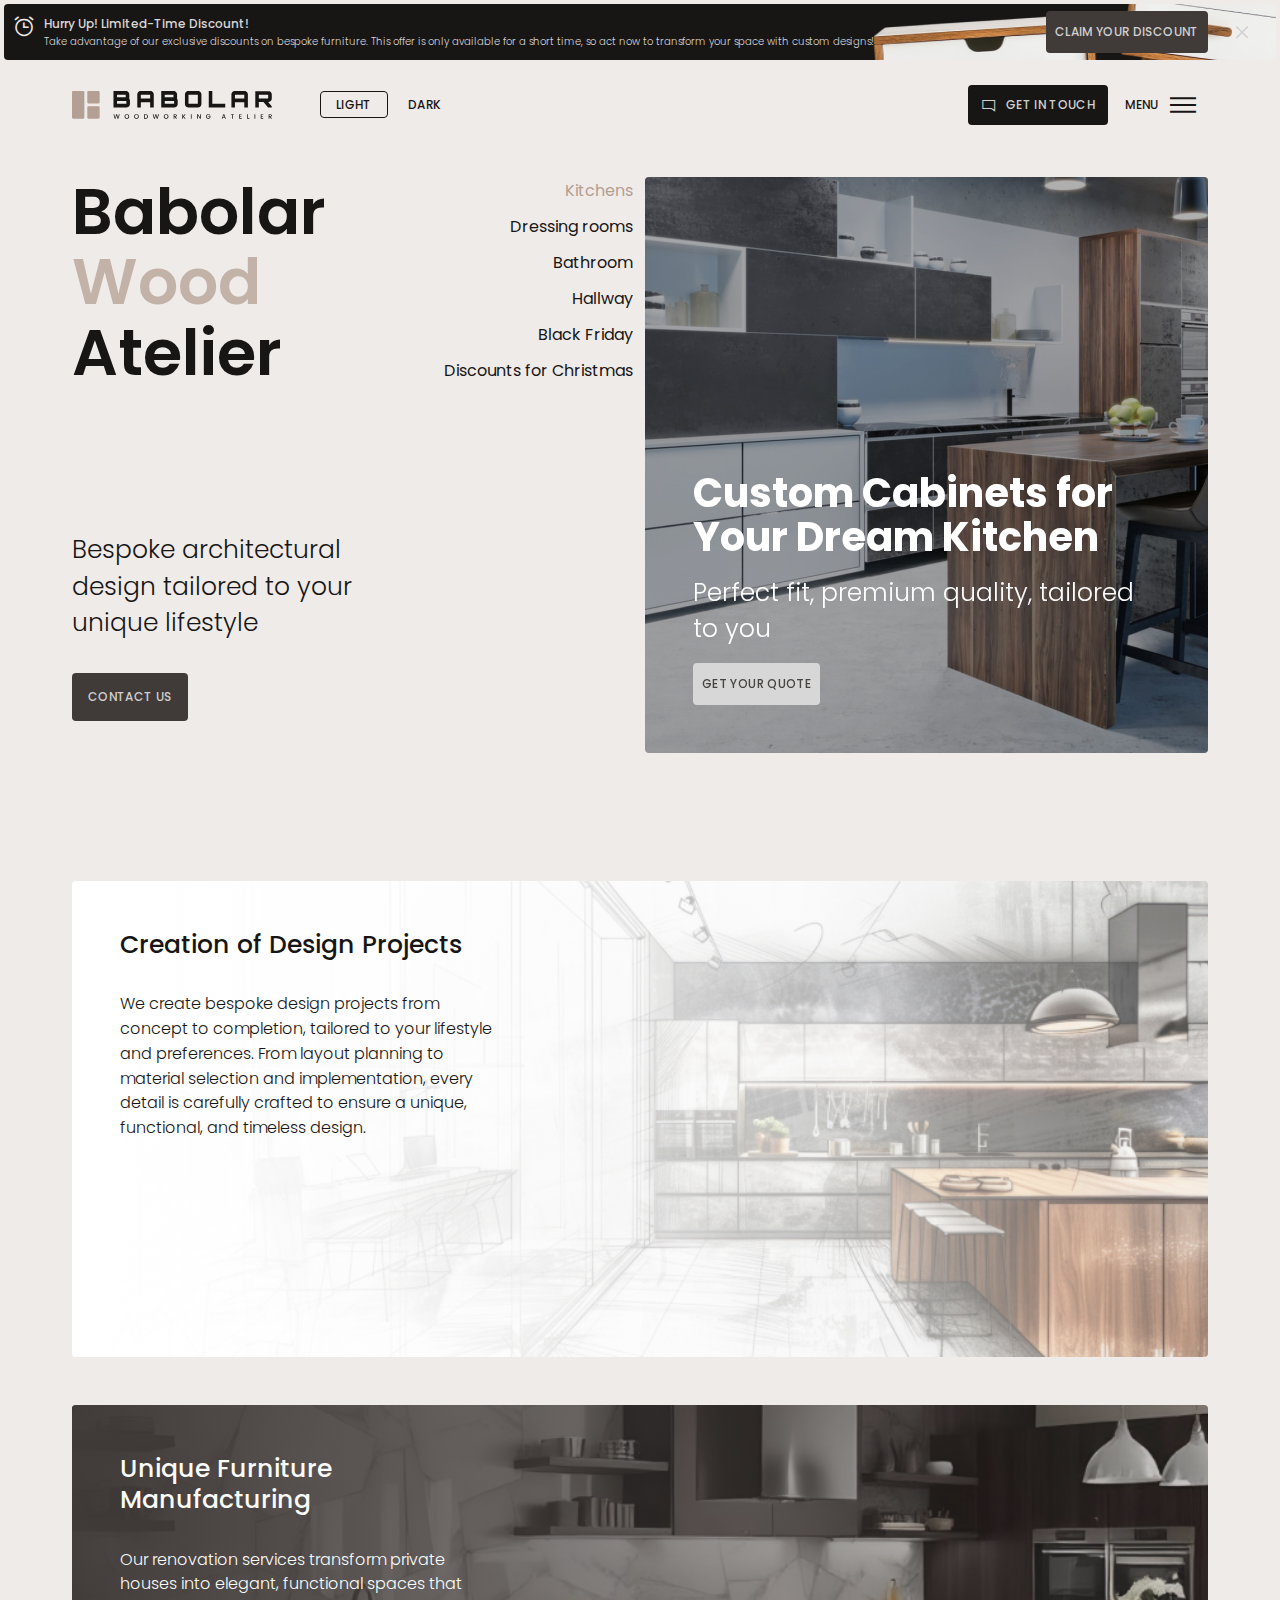
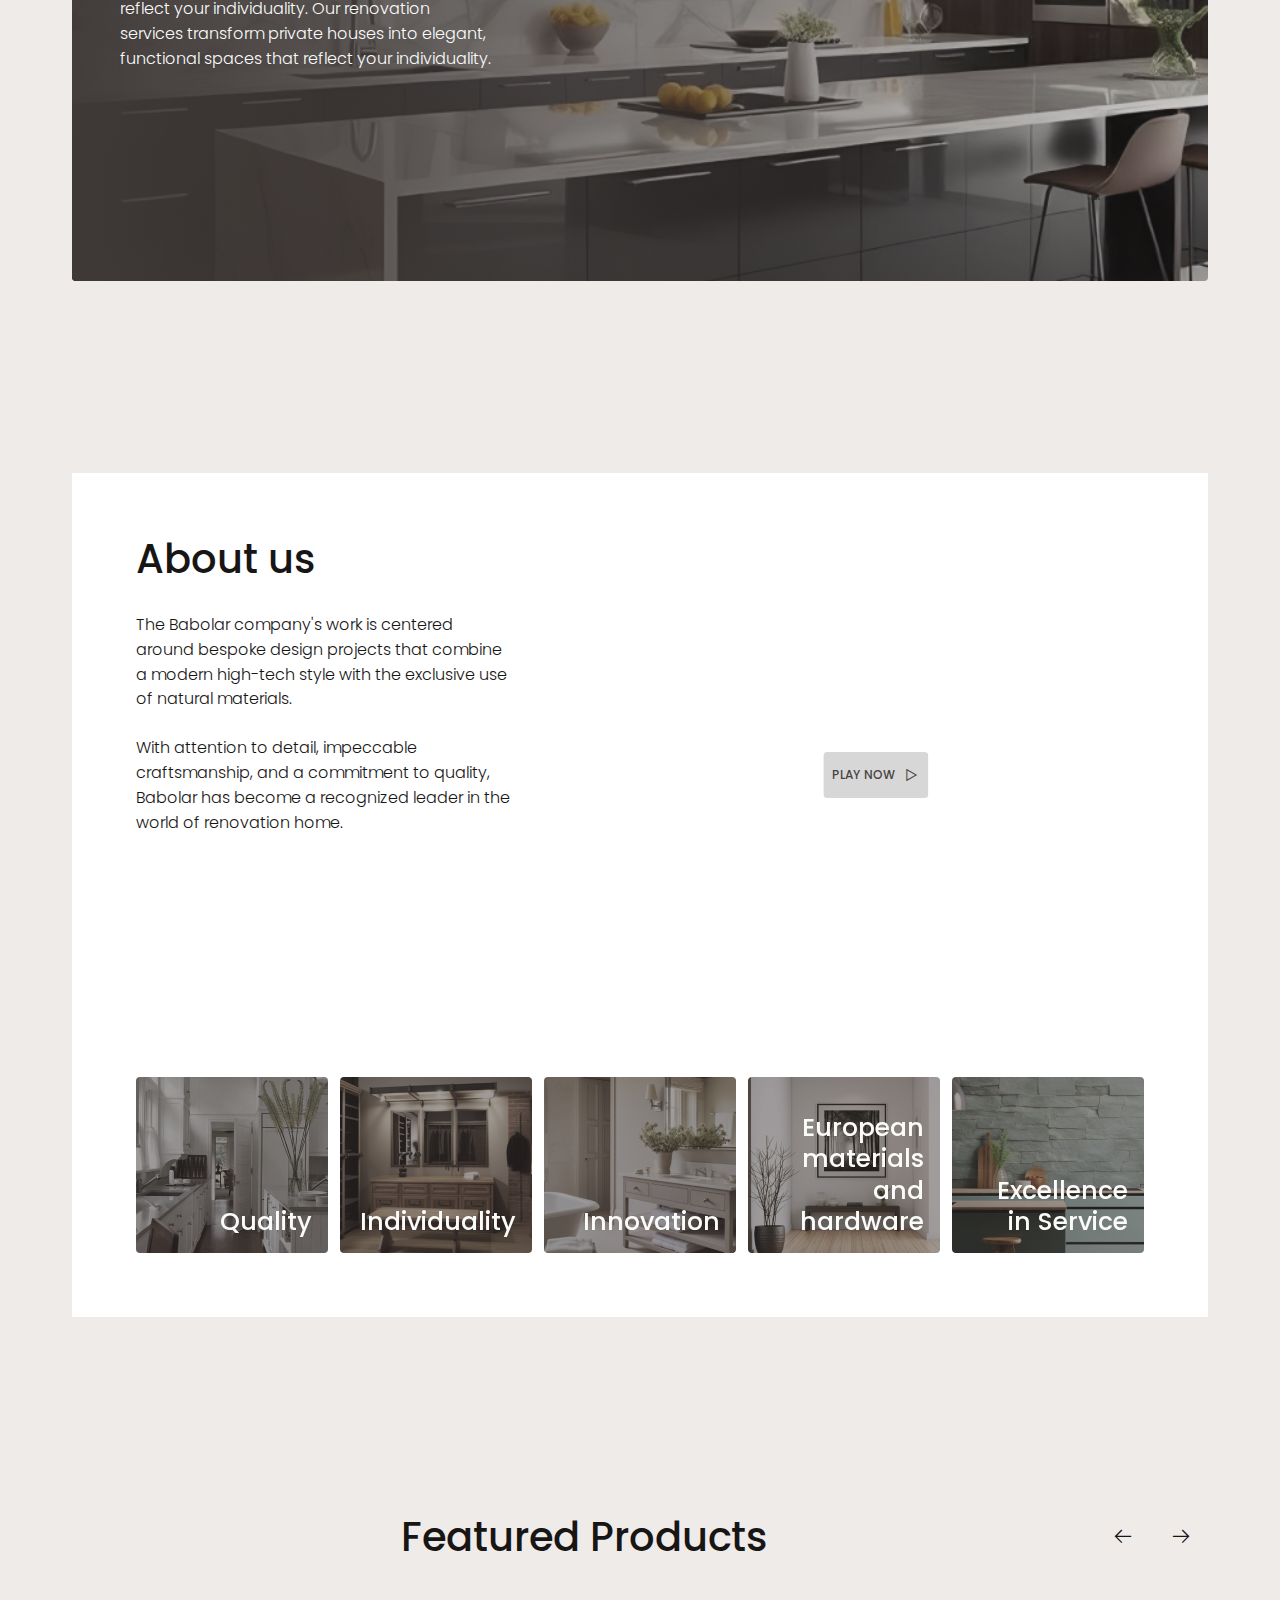
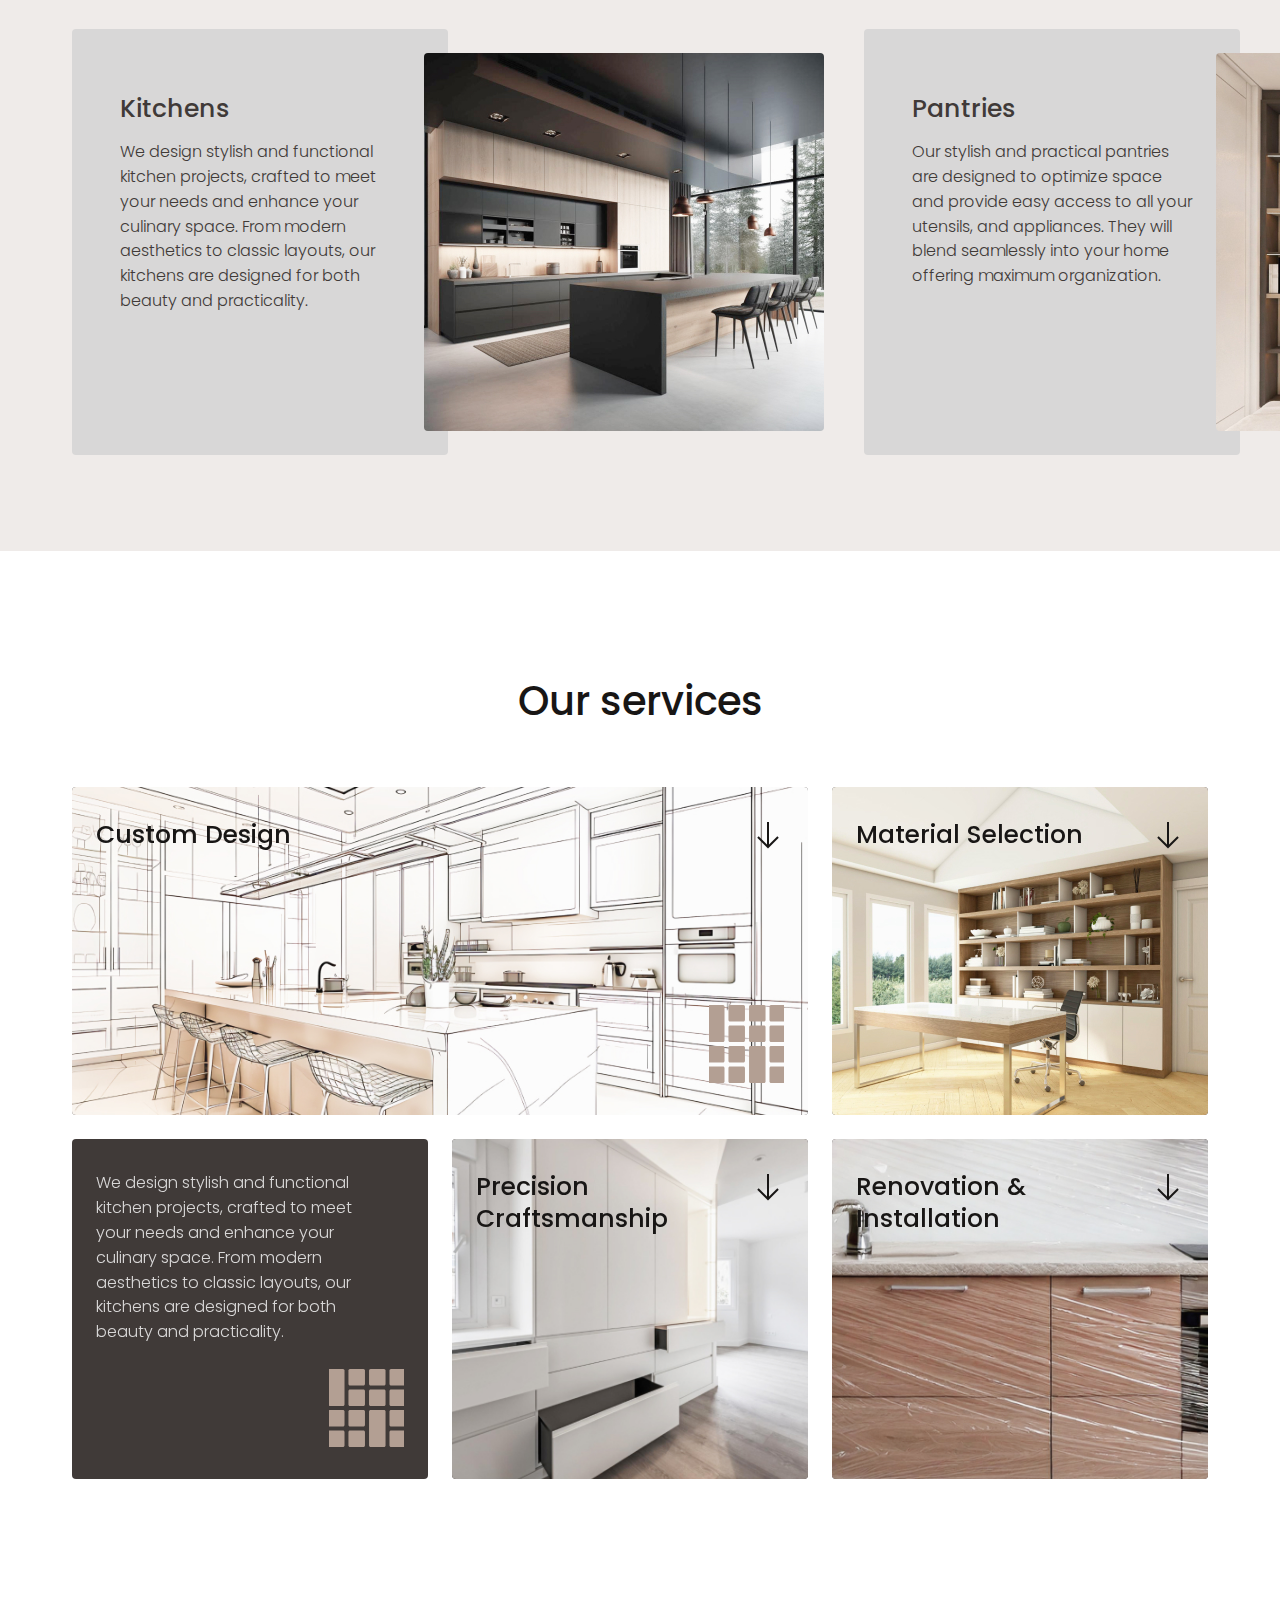
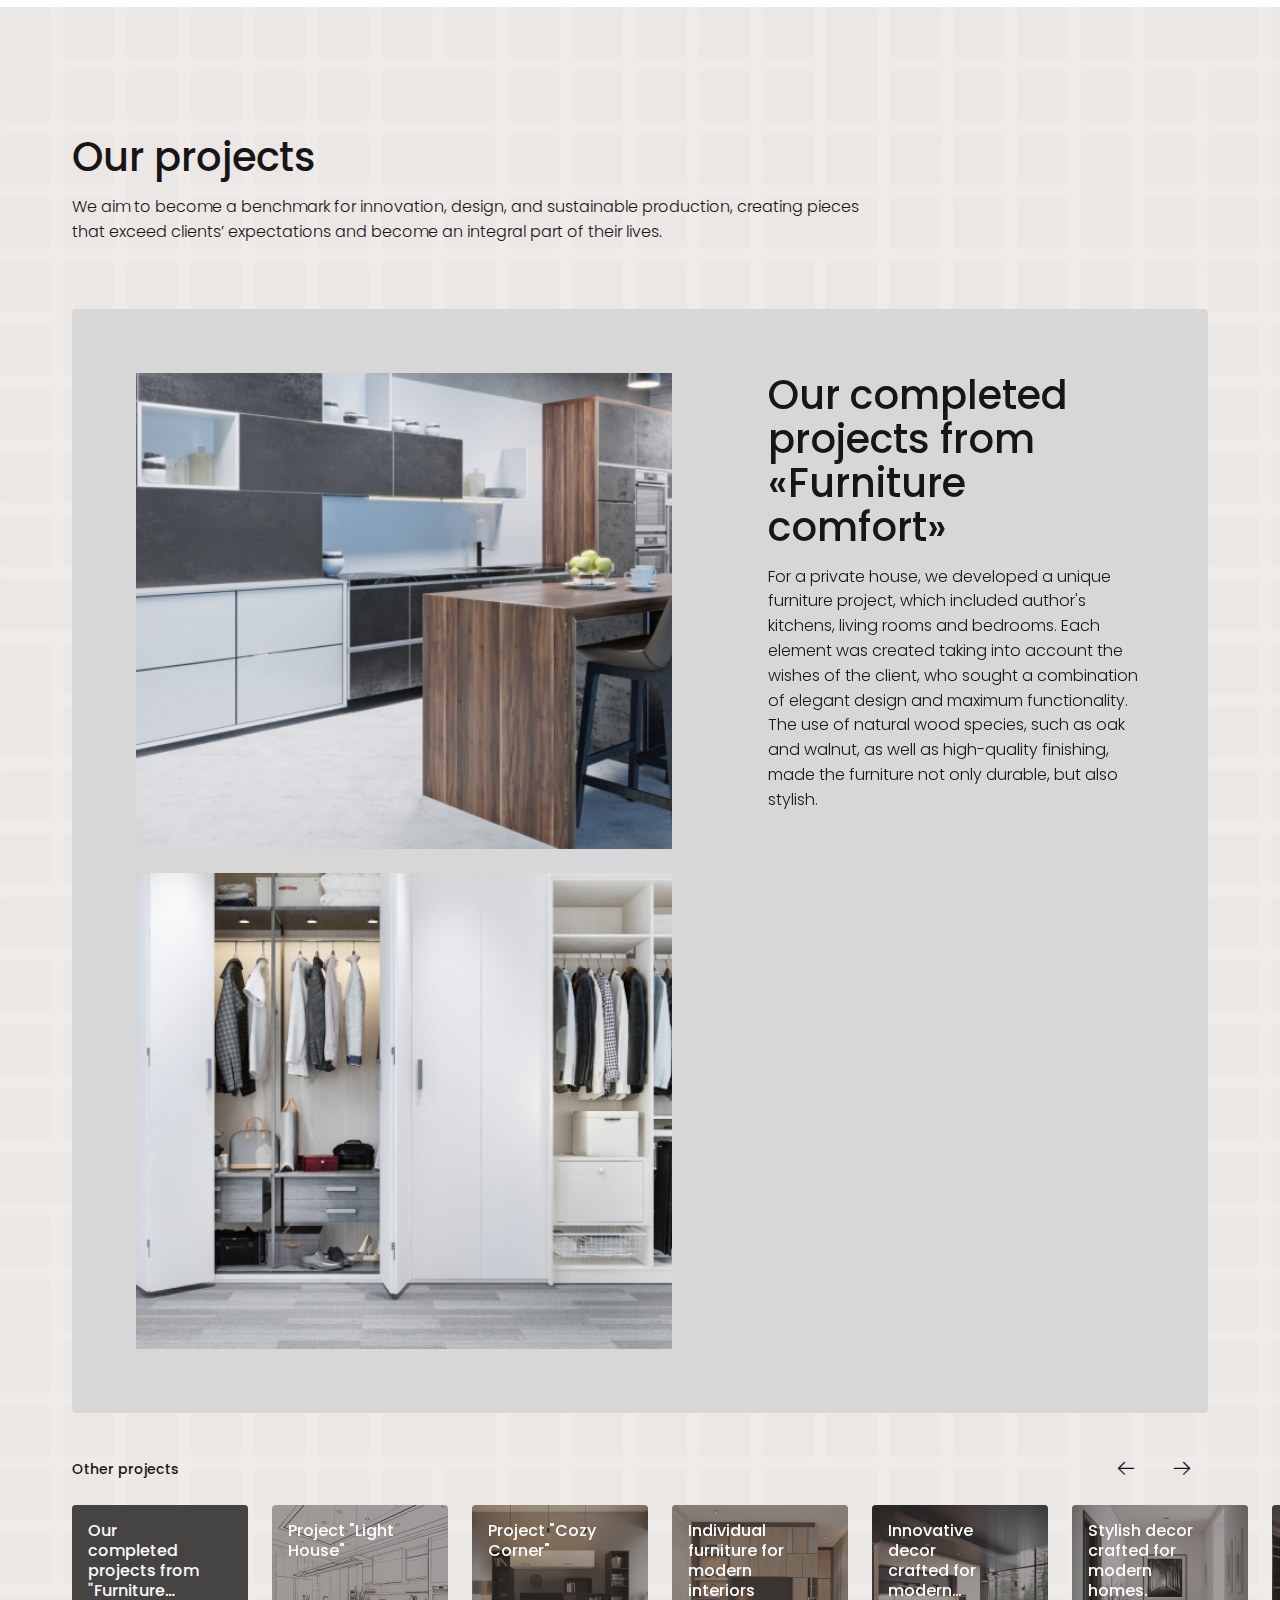
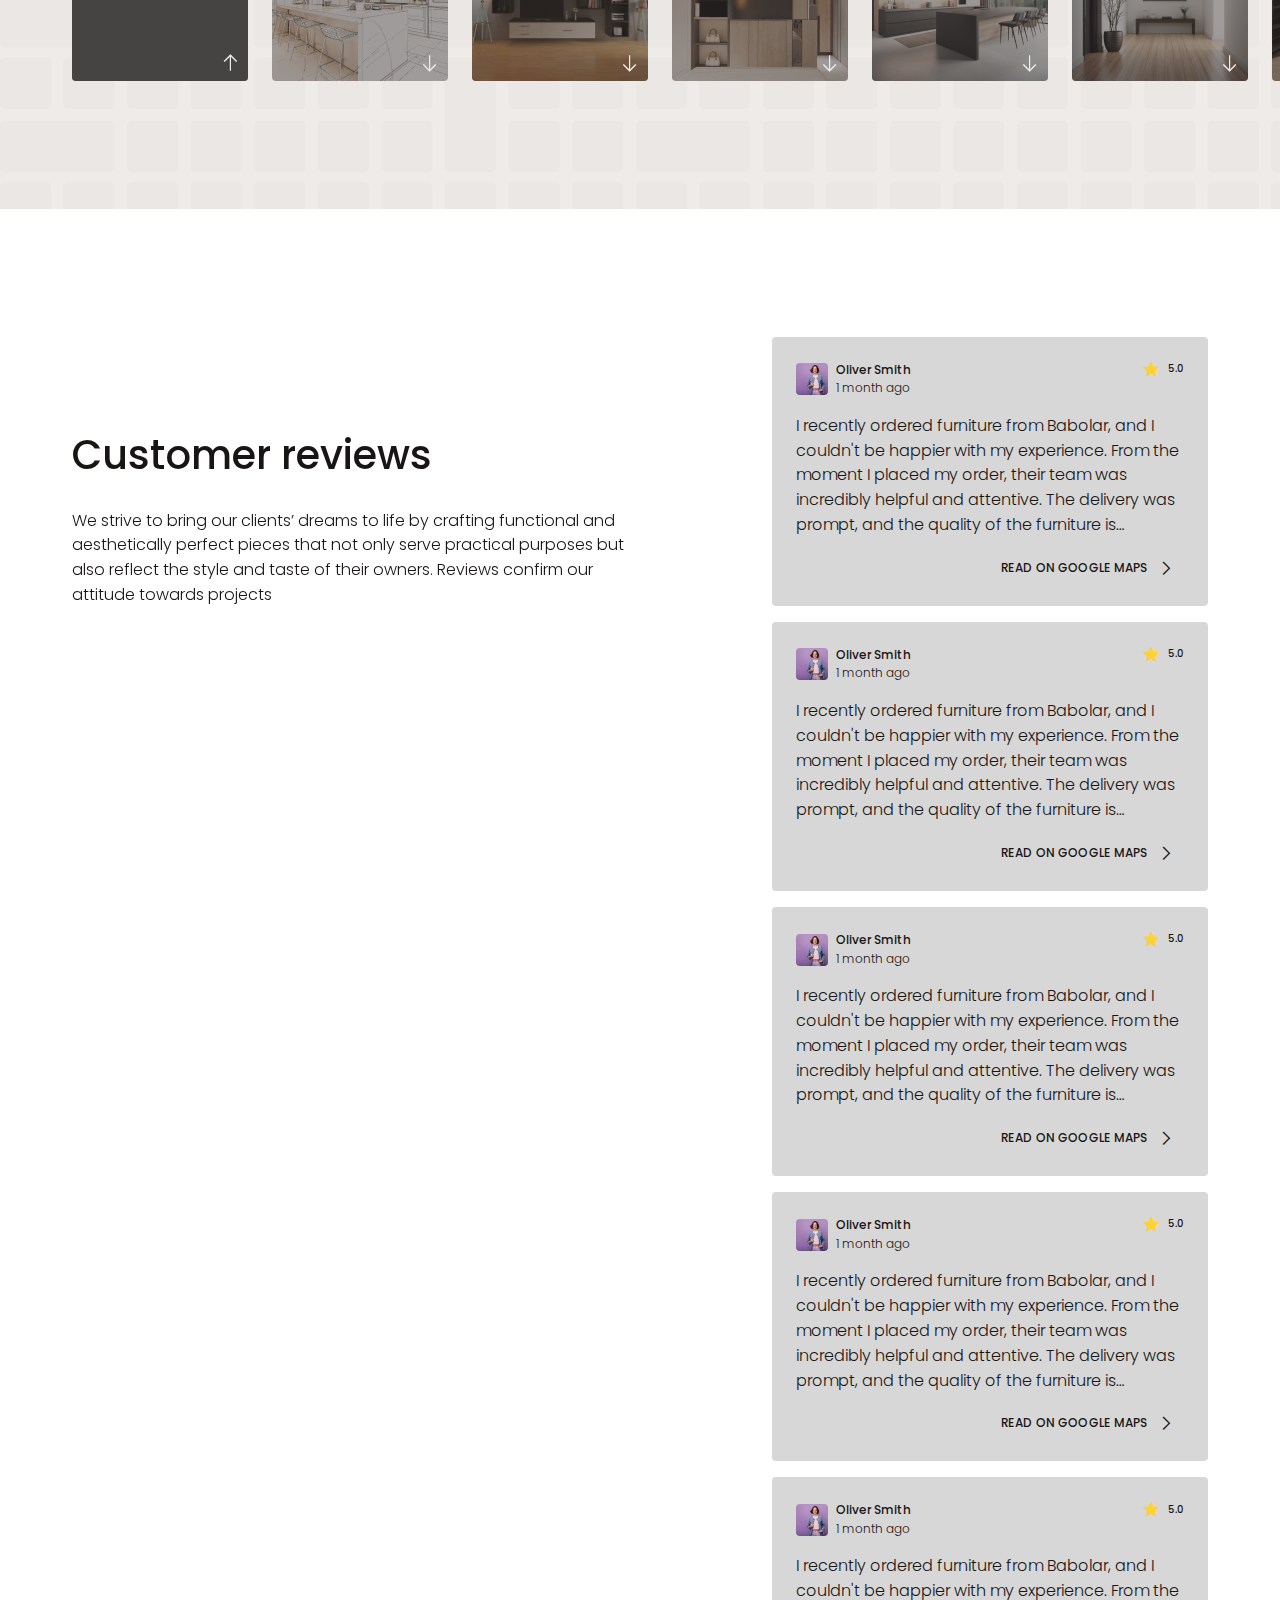
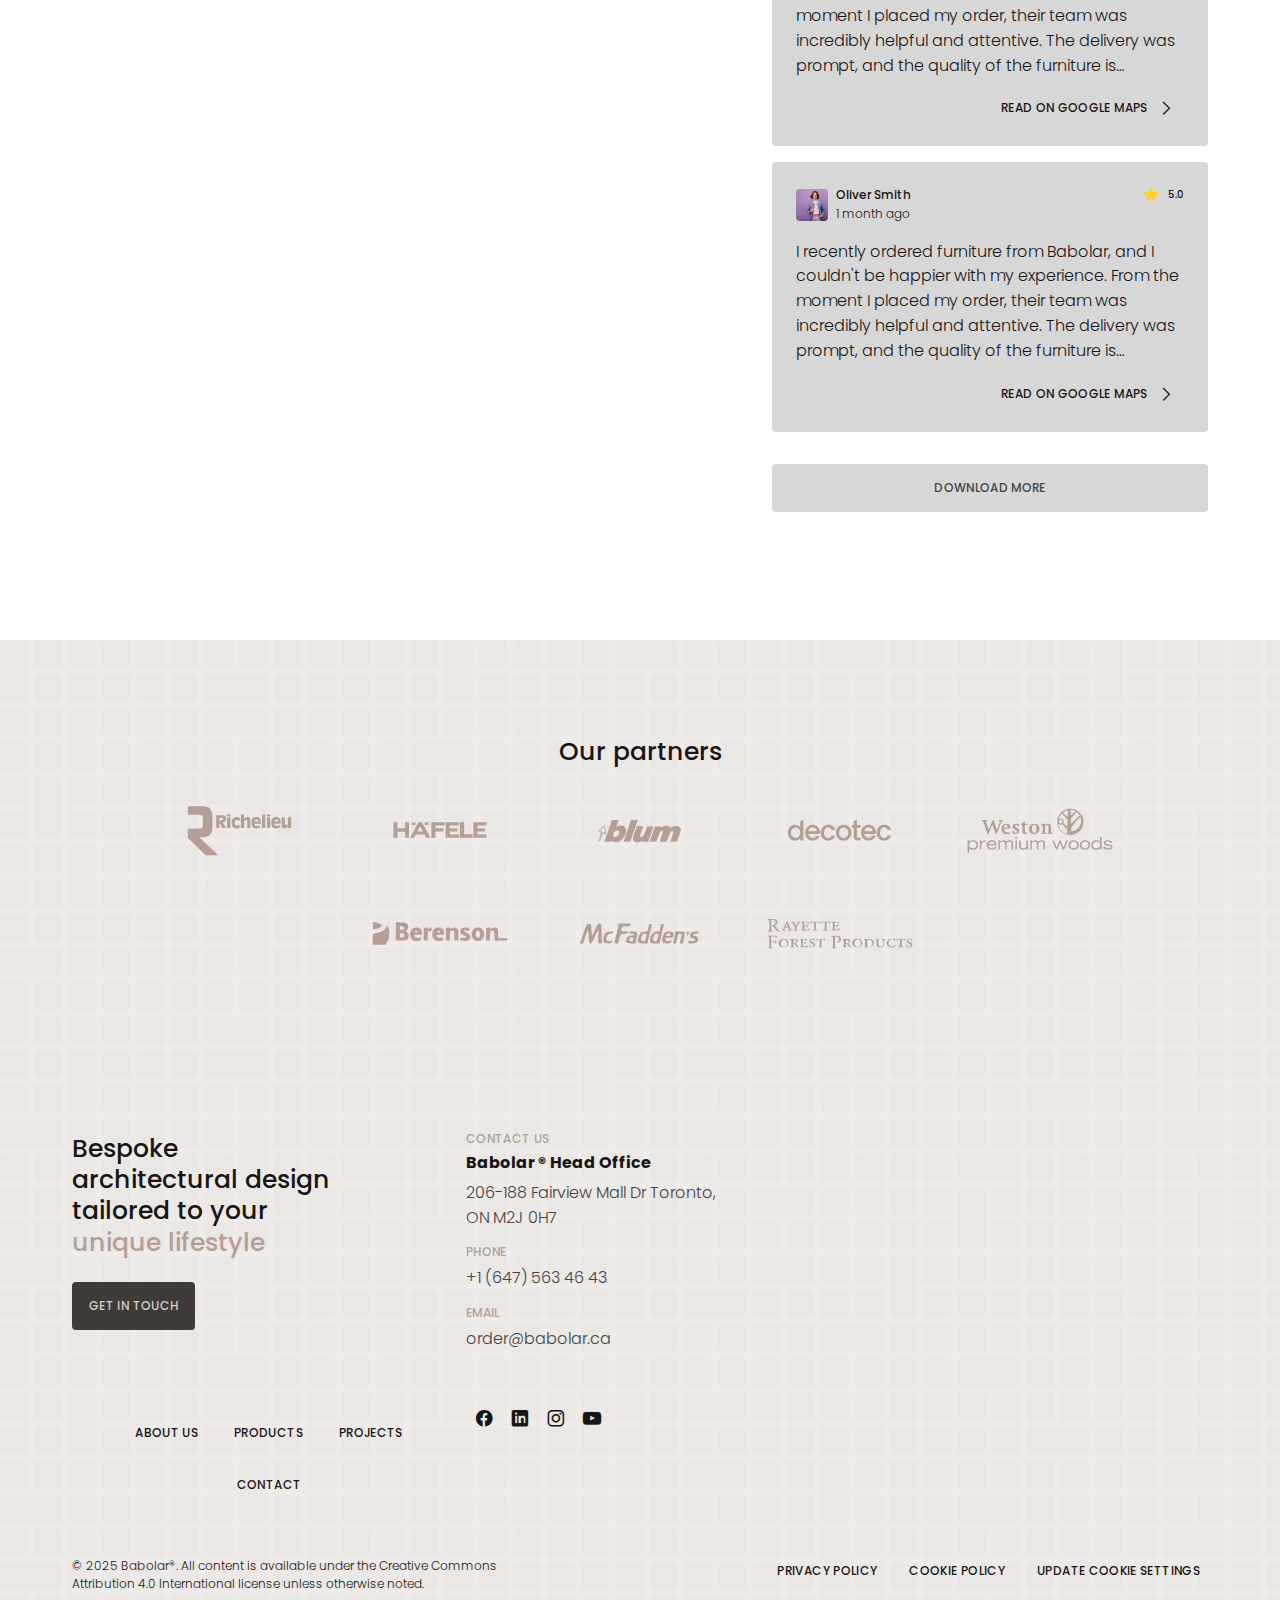
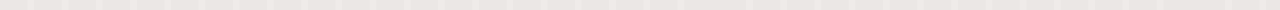
==== commit 370f59b9: "fix bugs, added backgrounds" ====
--- a/index.html
+++ b/index.html
@@ -416,7 +416,7 @@
 							<h2 class="title-box__title">Our services</h2>
 						</div>
 						<div class="services__items">
-							<div class="services__item item-services width-74 _icon-arrow-down">
+							<div class="services__item item-services width-75 _icon-arrow-down">
 								<div class="item-services__inner">
 									<div class="item-services__content">
 										<h3 class="item-services__title">Custom Design</h3>
@@ -435,7 +435,7 @@
 									</div>
 								</div>
 							</div>
-							<div class="services__item item-services width-23 _icon-arrow-down">
+							<div class="services__item item-services width-376 _icon-arrow-down">
 								<div class="item-services__inner">
 									<div class="item-services__content">
 										<h3 class="item-services__title">Material Selection</h3>
@@ -451,7 +451,7 @@
 									</div>
 								</div>
 							</div>
-							<div class="services__item item-services width-23 item-services--another">
+							<div class="services__item item-services width-356 item-services--another">
 								<div class="item-services__inner">
 									<div class="item-services__content">
 										<div class="item-services__text-holder">
@@ -470,7 +470,7 @@
 									</div>
 								</div>
 							</div>
-							<div class="services__item item-services width-23 _icon-arrow-down">
+							<div class="services__item item-services width-356 _icon-arrow-down">
 								<div class="item-services__inner">
 									<div class="item-services__content">
 										<h3 class="item-services__title">Precision Craftsmanship</h3>
@@ -484,12 +484,9 @@
 									<div class="item-services__bg-holder">
 										<img src="img/services-3.jpg" width="376" height="376" alt="Precision Craftsmanship" />
 									</div>
-									<div class="item-services__icon-holder">
-										<img src="img/services-icon.svg" width="100" height="100" alt="Babolar" />
-									</div>
-								</div>
-							</div>
-							<div class="services__item item-services width-49 _icon-arrow-down">
+								</div>
+							</div>
+							<div class="services__item item-services width-25 _icon-arrow-down">
 								<div class="item-services__inner">
 									<div class="item-services__content">
 										<h3 class="item-services__title">Renovation & Installation</h3>
@@ -1055,6 +1052,8 @@
 						</div>
 					</div>
 				</section>
+			</main>
+			<div class="bg-holder">
 				<section class="logos" id="logos-section">
 					<div class="logos__container container">
 						<h3 class="logos__title">Our partners</h3>
@@ -1086,99 +1085,99 @@
 						</div>
 					</div>
 				</section>
-			</main>
-			<footer class="footer">
-				<div class="footer__container container">
-					<div class="footer__top">
-						<div class="footer__left-col">
-							<div class="footer__title-box">
-								<h3 class="footer__title">
-									Bespoke architectural design tailored to your
-									<span>unique lifestyle</span>
-								</h3>
-								<a class="btn" href="#">Get in touch</a>
-							</div>
-							<div class="footer__menu">
-								<ul id="menu-main-menu" class="menu">
-									<li class="menu-item">
-										<a href="/">About us</a>
-									</li>
-									<li class="menu-item">
-										<a href="/">Products</a>
-									</li>
-									<li class="menu-item">
-										<a href="/">Projects</a>
-									</li>
-									<li class="menu-item">
-										<a href="/">Contact</a>
-									</li>
-								</ul>
-							</div>
-						</div>
-						<div class="footer__right-col">
-							<div class="footer__contact contact-info">
-								<div class="contact-info__box">
-									<h4 class="contact-info__subtitle">Contact us</h4>
-									<h3 class="contact-info__title">Babolar ® Head Office</h3>
-									<a href="https://maps.app.goo.gl/nyUR7QpUNdXeuoYs9" target="_blank"
-										>206-188 Fairview Mall Dr Toronto, ON M2J 0H7</a
-									>
-								</div>
-								<div class="contact-info__box">
-									<h4 class="contact-info__subtitle">phone</h4>
-									<a href="tel:+16475634643">+1 (647) 563 46 43</a>
-								</div>
-								<div class="contact-info__box">
-									<h4 class="contact-info__subtitle">email</h4>
-									<a href="mailto:order@babolar.ca">order@babolar.ca</a>
-								</div>
-								<div class="social-icons">
-									<a class="social-icons__facebook _icon-facebook" href="/">facebook</a>
-									<a class="social-icons__linkedin _icon-linkedin" href="/">linkedin</a>
-									<a class="social-icons__instagram _icon-instagram" href="/">instagram</a>
-									<a class="social-icons__youtube _icon-youtube" href="/">youtube</a>
-								</div>
-							</div>
-							<div class="footer__map">
-								<iframe
-									src="https://www.google.com/maps/embed?pb=!1m18!1m12!1m3!1d2880.64463878332!2d-79.34390512330029!3d43.78023497109632!2m3!1f0!2f0!3f0!3m2!1i1024!2i768!4f13.1!3m3!1m2!1s0x89d4d2fa46993e39%3A0xf5ab2cf1e263845e!2zMTg4IEZhaXJ2aWV3IE1hbGwgRHIgIzIwNiwgVG9yb250bywgT04gTTJKIDBINywg0JrQsNC90LDQtNCw!5e0!3m2!1suk!2sro!4v1734734320247!5m2!1suk!2sro"
-									width="600"
-									height="450"
-									style="border: 0"
-									allowfullscreen=""
-									loading="lazy"
-									referrerpolicy="no-referrer-when-downgrade"
-								></iframe>
+				<footer class="footer">
+					<div class="footer__container container">
+						<div class="footer__top">
+							<div class="footer__left-col">
+								<div class="footer__title-box">
+									<h3 class="footer__title">
+										Bespoke architectural design tailored to your
+										<span>unique lifestyle</span>
+									</h3>
+									<a class="btn" href="#">Get in touch</a>
+								</div>
+								<div class="footer__menu">
+									<ul id="menu-main-menu" class="menu">
+										<li class="menu-item">
+											<a href="/">About us</a>
+										</li>
+										<li class="menu-item">
+											<a href="/">Products</a>
+										</li>
+										<li class="menu-item">
+											<a href="/">Projects</a>
+										</li>
+										<li class="menu-item">
+											<a href="/">Contact</a>
+										</li>
+									</ul>
+								</div>
+							</div>
+							<div class="footer__right-col">
+								<div class="footer__contact contact-info">
+									<div class="contact-info__box">
+										<h4 class="contact-info__subtitle">Contact us</h4>
+										<h3 class="contact-info__title">Babolar ® Head Office</h3>
+										<a href="https://maps.app.goo.gl/nyUR7QpUNdXeuoYs9" target="_blank"
+											>206-188 Fairview Mall Dr Toronto, ON M2J 0H7</a
+										>
+									</div>
+									<div class="contact-info__box">
+										<h4 class="contact-info__subtitle">phone</h4>
+										<a href="tel:+16475634643">+1 (647) 563 46 43</a>
+									</div>
+									<div class="contact-info__box">
+										<h4 class="contact-info__subtitle">email</h4>
+										<a href="mailto:order@babolar.ca">order@babolar.ca</a>
+									</div>
+									<div class="social-icons">
+										<a class="social-icons__facebook _icon-facebook" href="/">facebook</a>
+										<a class="social-icons__linkedin _icon-linkedin" href="/">linkedin</a>
+										<a class="social-icons__instagram _icon-instagram" href="/">instagram</a>
+										<a class="social-icons__youtube _icon-youtube" href="/">youtube</a>
+									</div>
+								</div>
+								<div class="footer__map">
+									<iframe
+										src="https://www.google.com/maps/embed?pb=!1m18!1m12!1m3!1d2880.64463878332!2d-79.34390512330029!3d43.78023497109632!2m3!1f0!2f0!3f0!3m2!1i1024!2i768!4f13.1!3m3!1m2!1s0x89d4d2fa46993e39%3A0xf5ab2cf1e263845e!2zMTg4IEZhaXJ2aWV3IE1hbGwgRHIgIzIwNiwgVG9yb250bywgT04gTTJKIDBINywg0JrQsNC90LDQtNCw!5e0!3m2!1suk!2sro!4v1734734320247!5m2!1suk!2sro"
+										width="600"
+										height="450"
+										style="border: 0"
+										allowfullscreen=""
+										loading="lazy"
+										referrerpolicy="no-referrer-when-downgrade"
+									></iframe>
+								</div>
+							</div>
+						</div>
+						<div class="footer__bottom bottom-footer">
+							<div class="bottom-footer__left-col">
+								<div class="footer__copyright">
+									<p>
+										© 2025 Babolar®. All content is available under the Creative Commons Attribution 4.0 International
+										license unless otherwise noted.
+									</p>
+								</div>
+							</div>
+							<div class="bottom-footer__right-col">
+								<div class="footer__additional-menu">
+									<ul id="additional-menu" class="menu">
+										<li class="menu-item">
+											<a href="/">Privacy Policy</a>
+										</li>
+										<li class="menu-item">
+											<a href="/">Cookie Policy</a>
+										</li>
+										<li class="menu-item">
+											<a href="/">Update cookie settings</a>
+										</li>
+									</ul>
+								</div>
 							</div>
 						</div>
 					</div>
-					<div class="footer__bottom bottom-footer">
-						<div class="bottom-footer__left-col">
-							<div class="footer__copyright">
-								<p>
-									© 2025 Babolar®. All content is available under the Creative Commons Attribution 4.0 International
-									license unless otherwise noted.
-								</p>
-							</div>
-						</div>
-						<div class="bottom-footer__right-col">
-							<div class="footer__additional-menu">
-								<ul id="additional-menu" class="menu">
-									<li class="menu-item">
-										<a href="/">Privacy Policy</a>
-									</li>
-									<li class="menu-item">
-										<a href="/">Cookie Policy</a>
-									</li>
-									<li class="menu-item">
-										<a href="/">Update cookie settings</a>
-									</li>
-								</ul>
-							</div>
-						</div>
-					</div>
-				</div>
-			</footer>
+				</footer>
+			</div>
 		</div>
 		<script src="js/swiper-bundle.min.js"></script>
 		<script src="js/fancybox.umd.js"></script>
--- a/css/style.css
+++ b/css/style.css
@@ -287,6 +287,203 @@
   --colors-light-80: #f8f7f6;
 }
 
+.contact-info {
+  display: flex;
+  flex-direction: column;
+  row-gap: 16px;
+}
+.contact-info__box {
+  display: flex;
+  flex-direction: column;
+  row-gap: 8px;
+}
+.contact-info__box a {
+  color: var(--colors-dark-80);
+  font-size: var(--fonts-size-14);
+  text-decoration: none;
+  font-weight: 300;
+  line-height: 1.55;
+  transition: all 0.4s;
+}
+.contact-info__box a:hover {
+  color: var(--colors-dark-beige-100);
+}
+.contact-info__box a:active {
+  color: var(--colors-dark-100);
+}
+@media (min-width: 1280px) {
+  .contact-info__box a {
+    font-size: var(--fonts-size-16);
+  }
+}
+.contact-info__subtitle {
+  color: var(--colors-dark-beige-100);
+  font-size: var(--fonts-size-10);
+  font-weight: 500;
+  letter-spacing: 0.2px;
+  text-transform: uppercase;
+}
+@media (min-width: 1280px) {
+  .contact-info__subtitle {
+    font-size: var(--fonts-size-12);
+    letter-spacing: 0.36px;
+  }
+}
+.contact-info__title {
+  color: var(--colors-dark-100);
+  font-size: var(--fonts-size-14);
+  font-weight: 700;
+  line-height: 1.3;
+}
+@media (min-width: 1280px) {
+  .contact-info__title {
+    font-size: var(--fonts-size-16);
+    line-height: 1.25;
+  }
+}
+
+.social-icons {
+  display: flex;
+  justify-content: center;
+  margin-top: 32px;
+}
+.social-icons a {
+  display: inline-block;
+  color: var(--colors-dark-100);
+  font-size: 0;
+  border-radius: 4px;
+  border: 1.5px solid transparent;
+  transition: all 0.4s;
+  outline: none;
+  padding: 7px;
+}
+.social-icons a:hover {
+  color: var(--colors-dark-beige-100);
+  border-color: var(--colors-dark-beige-60);
+}
+.social-icons a:active {
+  color: var(--colors-dark-100);
+  border-color: var(--colors-dark-100);
+}
+.social-icons a::before {
+  font-size: 20px;
+}
+
+.theme-toggle.light, .theme-toggle.dark {
+  background-color: transparent;
+  font-size: 0;
+  color: var(--colors-dark-100);
+  border-radius: 4px;
+  border: 1.5px solid transparent;
+  cursor: pointer;
+  outline: none;
+  transition: all 0.4s;
+  padding: 8px;
+}
+@media (min-width: 1280px) {
+  .theme-toggle.light, .theme-toggle.dark {
+    font-size: var(--fonts-size-12);
+    font-weight: 500;
+    letter-spacing: 0.36px;
+    text-transform: uppercase;
+    padding: 6px 15px;
+  }
+  .theme-toggle.light::before, .theme-toggle.dark::before {
+    display: none;
+  }
+}
+.theme-toggle.light::before, .theme-toggle.dark::before {
+  font-size: 20px;
+  transition: all 0.4s;
+}
+.theme-toggle.light:hover, .theme-toggle.dark:hover {
+  border: 1.5px solid var(--colors-dark-beige-60);
+  outline: none;
+  color: var(--colors-dark-beige-100);
+}
+.theme-toggle.light:active, .theme-toggle.light.active, .theme-toggle.dark:active, .theme-toggle.dark.active {
+  border: 1.5px solid var(--colors-dark-100);
+  color: var(--colors-dark-100);
+}
+
+html.dark-theme .logo-black {
+  display: none;
+}
+html.dark-theme .logo-white {
+  display: block;
+}
+
+.logo-black {
+  display: block;
+}
+
+.logo-white {
+  display: none;
+}
+
+.title-box {
+  display: flex;
+  flex-direction: column;
+}
+.title-box__title {
+  color: var(--colors-dark-100);
+  font-size: var(--fonts-size-32);
+  font-weight: 500;
+  line-height: 1.1;
+}
+@media (min-width: 1280px) {
+  .title-box__title {
+    font-size: var(--fonts-size-40);
+  }
+}
+.title-box__text-holder {
+  color: var(--colors-dark-100);
+  font-size: var(--fonts-size-14);
+  font-weight: 300;
+  line-height: 1.55;
+}
+@media (min-width: 1280px) {
+  .title-box__text-holder {
+    font-size: var(--fonts-size-16);
+    font-weight: 300;
+    line-height: 1.55;
+  }
+}
+.title-box__text-holder p:not(:last-child) {
+  margin-bottom: 24px;
+}
+
+.nav-slider {
+  display: flex;
+  align-items: center;
+  gap: 4px;
+}
+.nav-slider__button-next, .nav-slider__button-prev {
+  color: var(--colors-dark-100);
+  cursor: pointer;
+  border: 1.5px solid transparent;
+  transition: all 0.4s;
+  border-radius: 4px;
+  font-size: 20px;
+  padding: 16px;
+}
+.nav-slider__button-next::before, .nav-slider__button-prev::before {
+  font-size: 20px;
+}
+.nav-slider__button-next:hover, .nav-slider__button-prev:hover {
+  border-color: var(--colors-dark-beige-100);
+  color: var(--colors-dark-beige-100);
+}
+.nav-slider__button-next:active, .nav-slider__button-prev:active {
+  border-color: var(--colors-dark-100);
+  color: var(--colors-dark-100);
+}
+.bg-holder {
+  background-image: url(../img/background-projects.svg);
+  background-repeat: no-repeat;
+  background-size: cover;
+}
+
 /*! normalize.css v8.0.1 | MIT License | github.com/necolas/normalize.css */
 /* Document
    ========================================================================== */
@@ -644,197 +841,6 @@
   background: #D0D0D0;
 }
 
-.contact-info {
-  display: flex;
-  flex-direction: column;
-  row-gap: 16px;
-}
-.contact-info__box {
-  display: flex;
-  flex-direction: column;
-  row-gap: 8px;
-}
-.contact-info__box a {
-  color: var(--colors-dark-80);
-  font-size: var(--fonts-size-14);
-  text-decoration: none;
-  font-weight: 300;
-  line-height: 1.55;
-  transition: all 0.4s;
-}
-.contact-info__box a:hover {
-  color: var(--colors-dark-beige-100);
-}
-.contact-info__box a:active {
-  color: var(--colors-dark-100);
-}
-@media (min-width: 1280px) {
-  .contact-info__box a {
-    font-size: var(--fonts-size-16);
-  }
-}
-.contact-info__subtitle {
-  color: var(--colors-dark-beige-100);
-  font-size: var(--fonts-size-10);
-  font-weight: 500;
-  letter-spacing: 0.2px;
-  text-transform: uppercase;
-}
-@media (min-width: 1280px) {
-  .contact-info__subtitle {
-    font-size: var(--fonts-size-12);
-    letter-spacing: 0.36px;
-  }
-}
-.contact-info__title {
-  color: var(--colors-dark-100);
-  font-size: var(--fonts-size-14);
-  font-weight: 700;
-  line-height: 1.3;
-}
-@media (min-width: 1280px) {
-  .contact-info__title {
-    font-size: var(--fonts-size-16);
-    line-height: 1.25;
-  }
-}
-
-.social-icons {
-  display: flex;
-  justify-content: center;
-  margin-top: 32px;
-}
-.social-icons a {
-  display: inline-block;
-  color: var(--colors-dark-100);
-  font-size: 0;
-  border-radius: 4px;
-  border: 1.5px solid transparent;
-  transition: all 0.4s;
-  outline: none;
-  padding: 7px;
-}
-.social-icons a:hover {
-  color: var(--colors-dark-beige-100);
-  border-color: var(--colors-dark-beige-60);
-}
-.social-icons a:active {
-  color: var(--colors-dark-100);
-  border-color: var(--colors-dark-100);
-}
-.social-icons a::before {
-  font-size: 20px;
-}
-
-.theme-toggle.light, .theme-toggle.dark {
-  background-color: transparent;
-  font-size: 0;
-  color: var(--colors-dark-100);
-  border-radius: 4px;
-  border: 1.5px solid transparent;
-  cursor: pointer;
-  outline: none;
-  transition: all 0.4s;
-  padding: 8px;
-}
-@media (min-width: 1280px) {
-  .theme-toggle.light, .theme-toggle.dark {
-    font-size: var(--fonts-size-12);
-    font-weight: 500;
-    letter-spacing: 0.36px;
-    text-transform: uppercase;
-    padding: 6px 15px;
-  }
-  .theme-toggle.light::before, .theme-toggle.dark::before {
-    display: none;
-  }
-}
-.theme-toggle.light::before, .theme-toggle.dark::before {
-  font-size: 20px;
-  transition: all 0.4s;
-}
-.theme-toggle.light:hover, .theme-toggle.dark:hover {
-  border: 1.5px solid var(--colors-dark-beige-60);
-  outline: none;
-  color: var(--colors-dark-beige-100);
-}
-.theme-toggle.light:active, .theme-toggle.light.active, .theme-toggle.dark:active, .theme-toggle.dark.active {
-  border: 1.5px solid var(--colors-dark-100);
-  color: var(--colors-dark-100);
-}
-
-html.dark-theme .logo-black {
-  display: none;
-}
-html.dark-theme .logo-white {
-  display: block;
-}
-
-.logo-black {
-  display: block;
-}
-
-.logo-white {
-  display: none;
-}
-
-.title-box {
-  display: flex;
-  flex-direction: column;
-}
-.title-box__title {
-  color: var(--colors-dark-100);
-  font-size: var(--fonts-size-32);
-  font-weight: 500;
-  line-height: 1.1;
-}
-@media (min-width: 1280px) {
-  .title-box__title {
-    font-size: var(--fonts-size-40);
-  }
-}
-.title-box__text-holder {
-  color: var(--colors-dark-100);
-  font-size: var(--fonts-size-14);
-  font-weight: 300;
-  line-height: 1.55;
-}
-@media (min-width: 1280px) {
-  .title-box__text-holder {
-    font-size: var(--fonts-size-16);
-    font-weight: 300;
-    line-height: 1.55;
-  }
-}
-.title-box__text-holder p:not(:last-child) {
-  margin-bottom: 24px;
-}
-
-.nav-slider {
-  display: flex;
-  align-items: center;
-  gap: 4px;
-}
-.nav-slider__button-next, .nav-slider__button-prev {
-  color: var(--colors-dark-100);
-  cursor: pointer;
-  border: 1.5px solid transparent;
-  transition: all 0.4s;
-  border-radius: 4px;
-  font-size: 20px;
-  padding: 16px;
-}
-.nav-slider__button-next::before, .nav-slider__button-prev::before {
-  font-size: 20px;
-}
-.nav-slider__button-next:hover, .nav-slider__button-prev:hover {
-  border-color: var(--colors-dark-beige-100);
-  color: var(--colors-dark-beige-100);
-}
-.nav-slider__button-next:active, .nav-slider__button-prev:active {
-  border-color: var(--colors-dark-100);
-  color: var(--colors-dark-100);
-}
 .notification {
   background: var(--colors-dark-100);
   position: relative;
@@ -848,6 +854,11 @@
   background-repeat: no-repeat;
   padding: 8px 8px 8px 40px;
   margin: 4px;
+}
+.notification.hide {
+  display: none;
+  padding: 0;
+  margin: 0;
 }
 @media (min-width: 1280px) {
   .notification {
@@ -1461,6 +1472,11 @@
 .about {
   padding: 24px 0;
 }
+@media (min-width: 1280px) {
+  .about {
+    padding: 96px 0;
+  }
+}
 .about__content {
   background: var(--colors-base-white-100);
   display: flex;
@@ -1539,6 +1555,12 @@
   border-radius: 4px;
   overflow: hidden;
   padding: 16px;
+}
+@media (min-width: 1280px) {
+  .item-about {
+    min-width: unset;
+    min-height: 176px;
+  }
 }
 .item-about:hover .item-about__title {
   transform: translateY(1000%);
@@ -1556,6 +1578,12 @@
   position: relative;
   z-index: 5;
 }
+@media (min-width: 1280px) {
+  .item-about__title {
+    font-size: var(--fonts-size-25);
+    line-height: 1.25;
+  }
+}
 .item-about__bg-holder {
   width: 100%;
   height: 100%;
@@ -1729,6 +1757,8 @@
 @media (min-width: 1280px) {
   .services__container {
     row-gap: 64px;
+    padding: 0;
+    max-width: 1576px;
   }
 }
 .services__title-box {
@@ -1741,7 +1771,8 @@
 }
 @media (min-width: 1280px) {
   .services__items {
-    gap: 23.9px;
+    gap: 24px;
+    justify-content: center;
   }
 }
 .item-services {
@@ -1758,19 +1789,37 @@
     min-width: unset;
   }
 }
-@media (min-width: 1280px) {
-  .item-services.width-74 {
-    width: 74.61%;
-  }
-}
-@media (min-width: 1280px) {
-  .item-services.width-23 {
-    width: 23.86%;
-  }
-}
-@media (min-width: 1280px) {
-  .item-services.width-49 {
-    width: 49.24%;
+@media (min-width: 107.5em) {
+  .item-services.width-75 {
+    width: 73.5rem;
+  }
+}
+@media (min-width: 80em) and (max-width: 107.5em) {
+  .item-services.width-75 {
+    width: clamp( 46rem , -34rem  +  100vw , 73.5rem );
+  }
+}
+.item-services.width-376 {
+  max-width: 376px;
+}
+@media (min-width: 107.5em) {
+  .item-services.width-356 {
+    width: 23.5rem;
+  }
+}
+@media (min-width: 80em) and (max-width: 107.5em) {
+  .item-services.width-356 {
+    width: clamp( 22.25rem , 18.6136363636rem  +  4.5454545455vw , 23.5rem );
+  }
+}
+@media (min-width: 107.5em) {
+  .item-services.width-25 {
+    width: 48.5rem;
+  }
+}
+@media (min-width: 80em) and (max-width: 107.5em) {
+  .item-services.width-25 {
+    width: clamp( 23.5rem , -49.2272727273rem  +  90.9090909091vw , 48.5rem );
   }
 }
 .item-services::before {
@@ -1928,6 +1977,9 @@
 
 .projects {
   padding: 48px 0;
+  background-image: url(../img/background-projects.svg);
+  background-repeat: no-repeat;
+  background-size: cover;
 }
 @media (min-width: 1280px) {
   .projects {
@@ -2171,6 +2223,7 @@
 }
 
 .reviews {
+  background: var(--colors-base-white-100);
   padding: 64px 0;
 }
 @media (min-width: 1280px) {
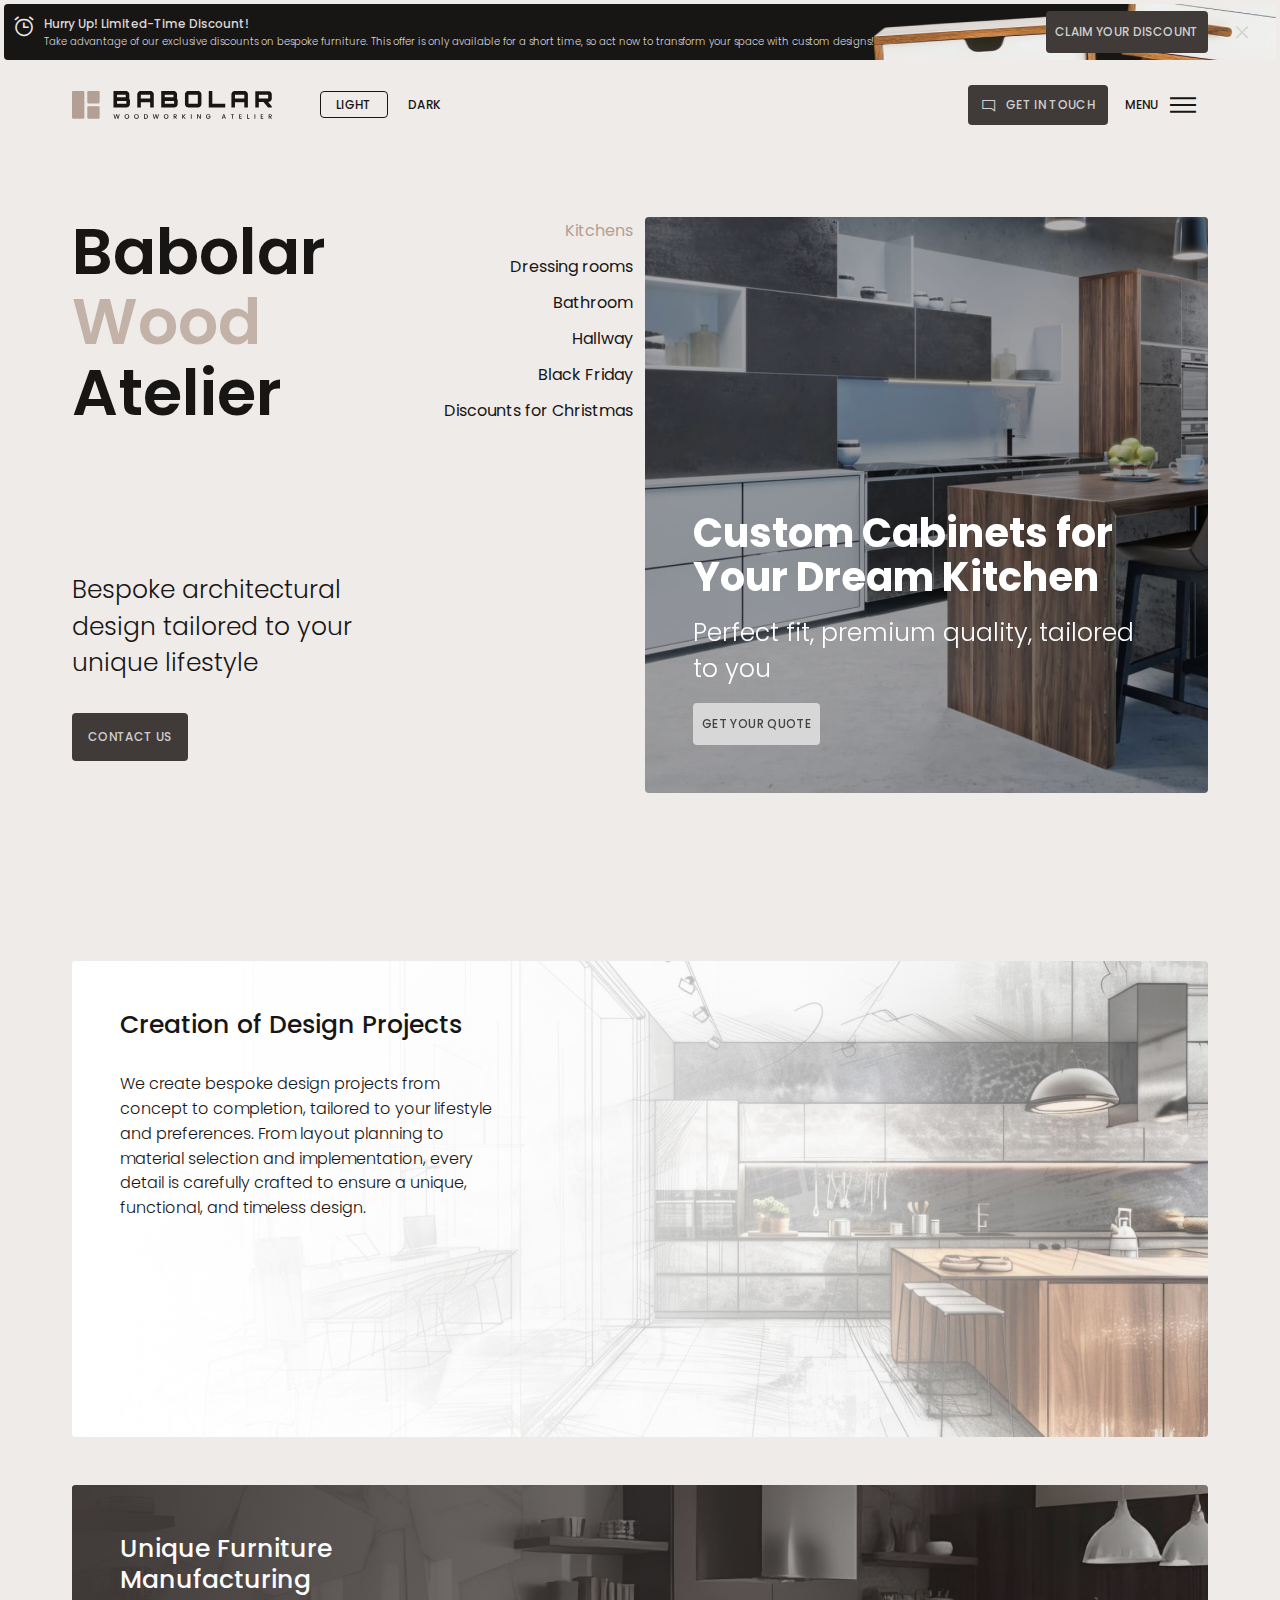
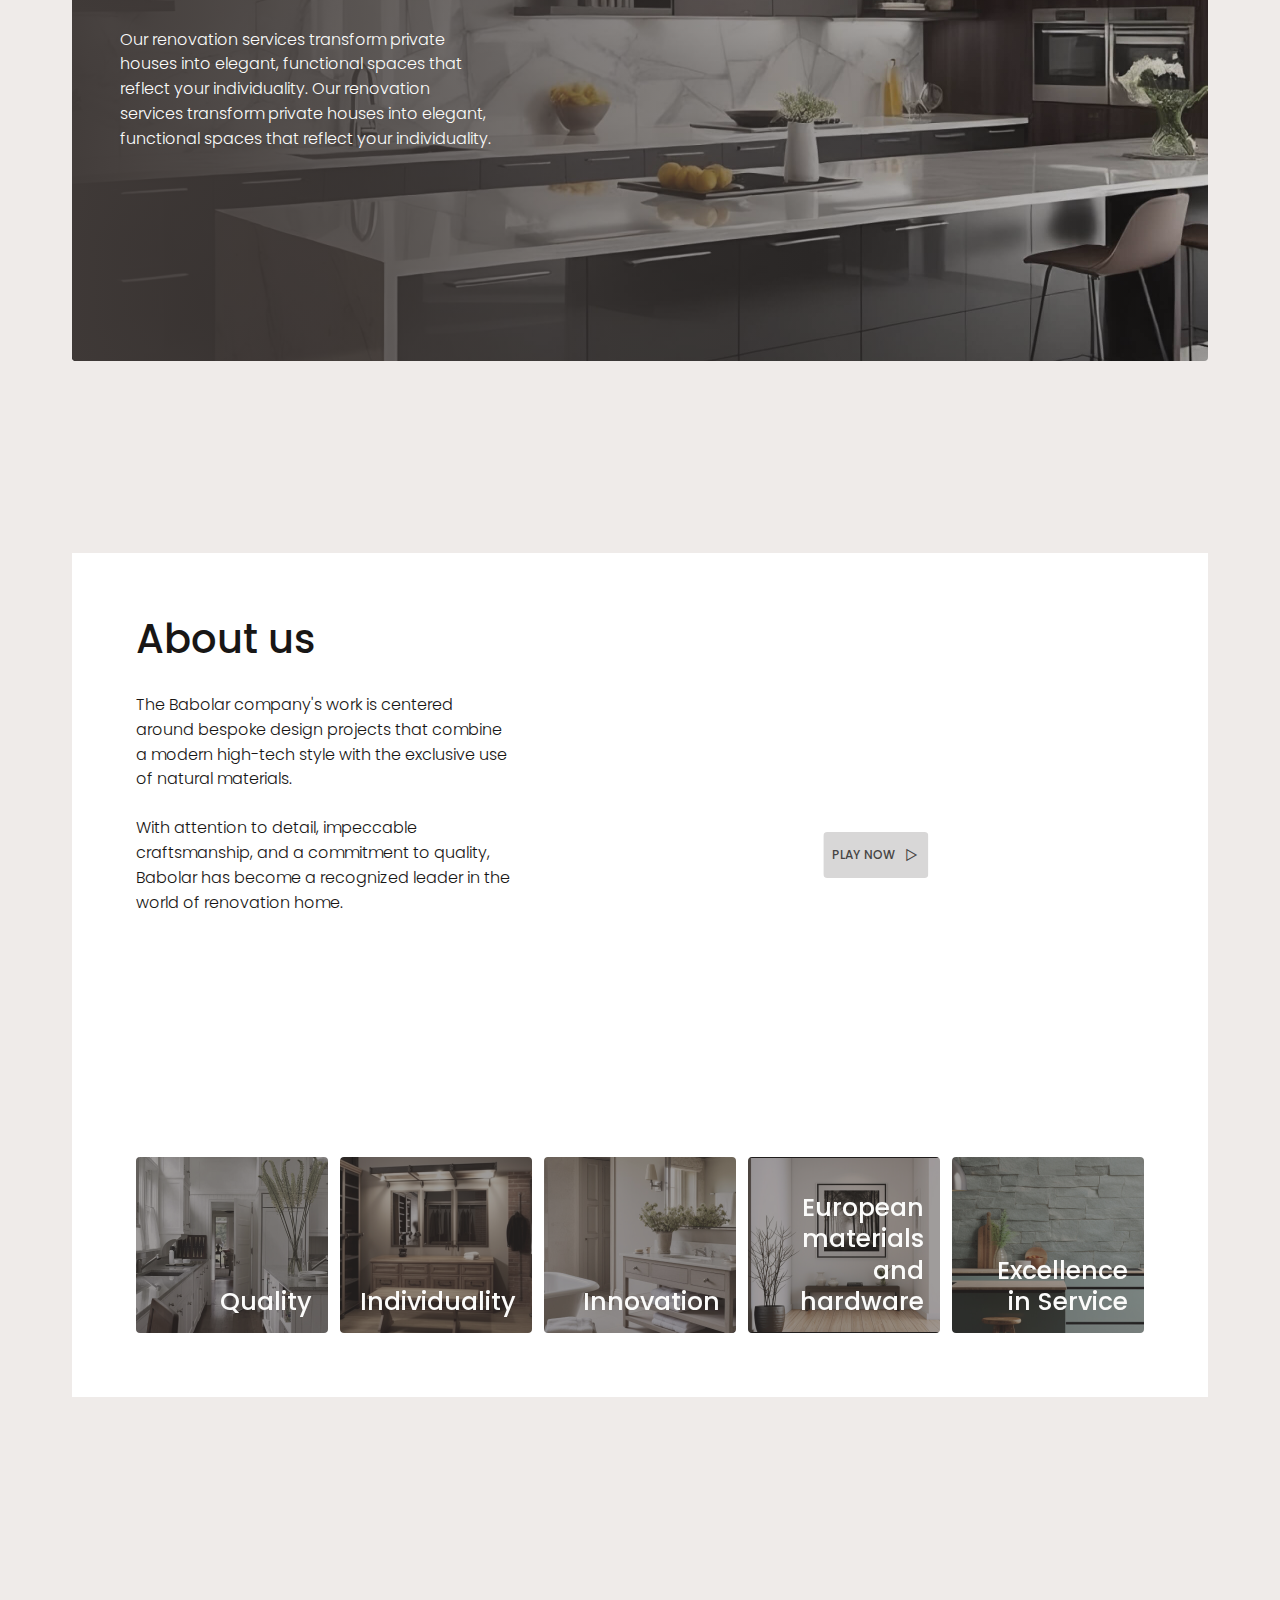
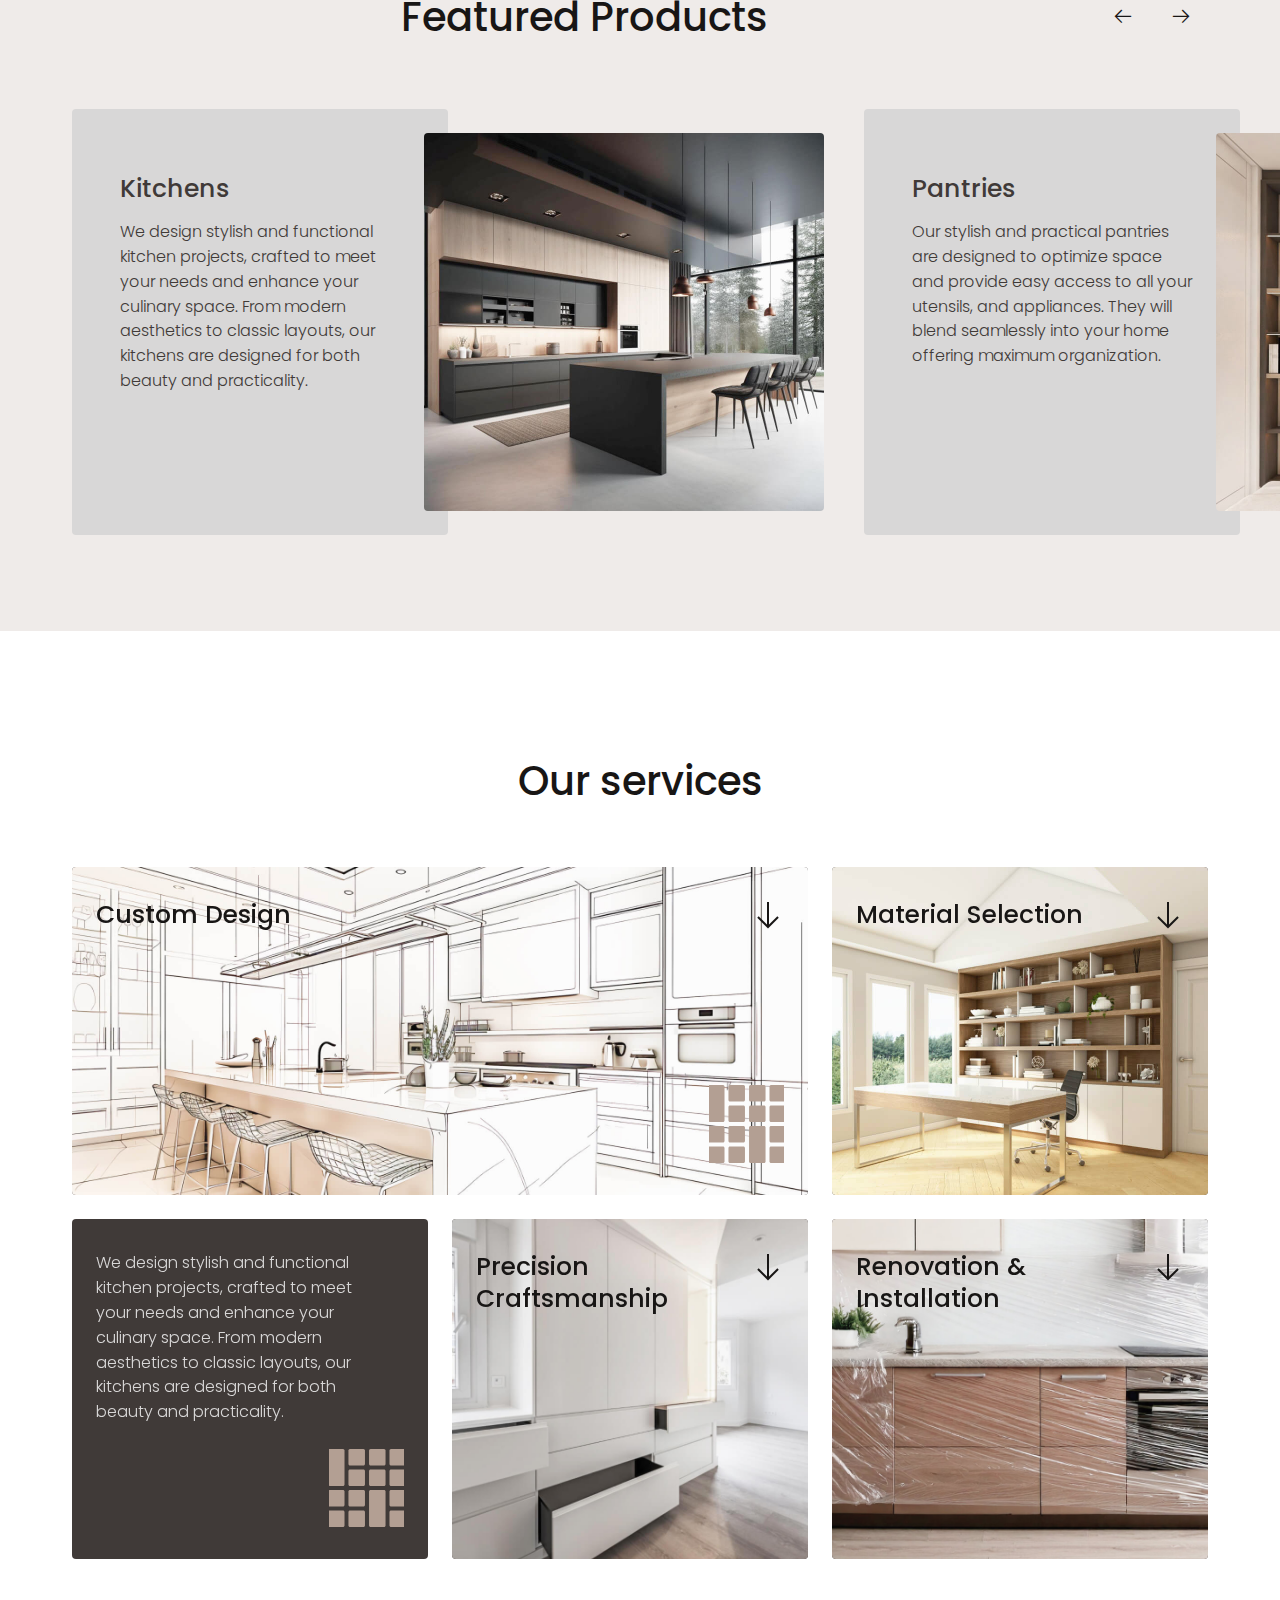
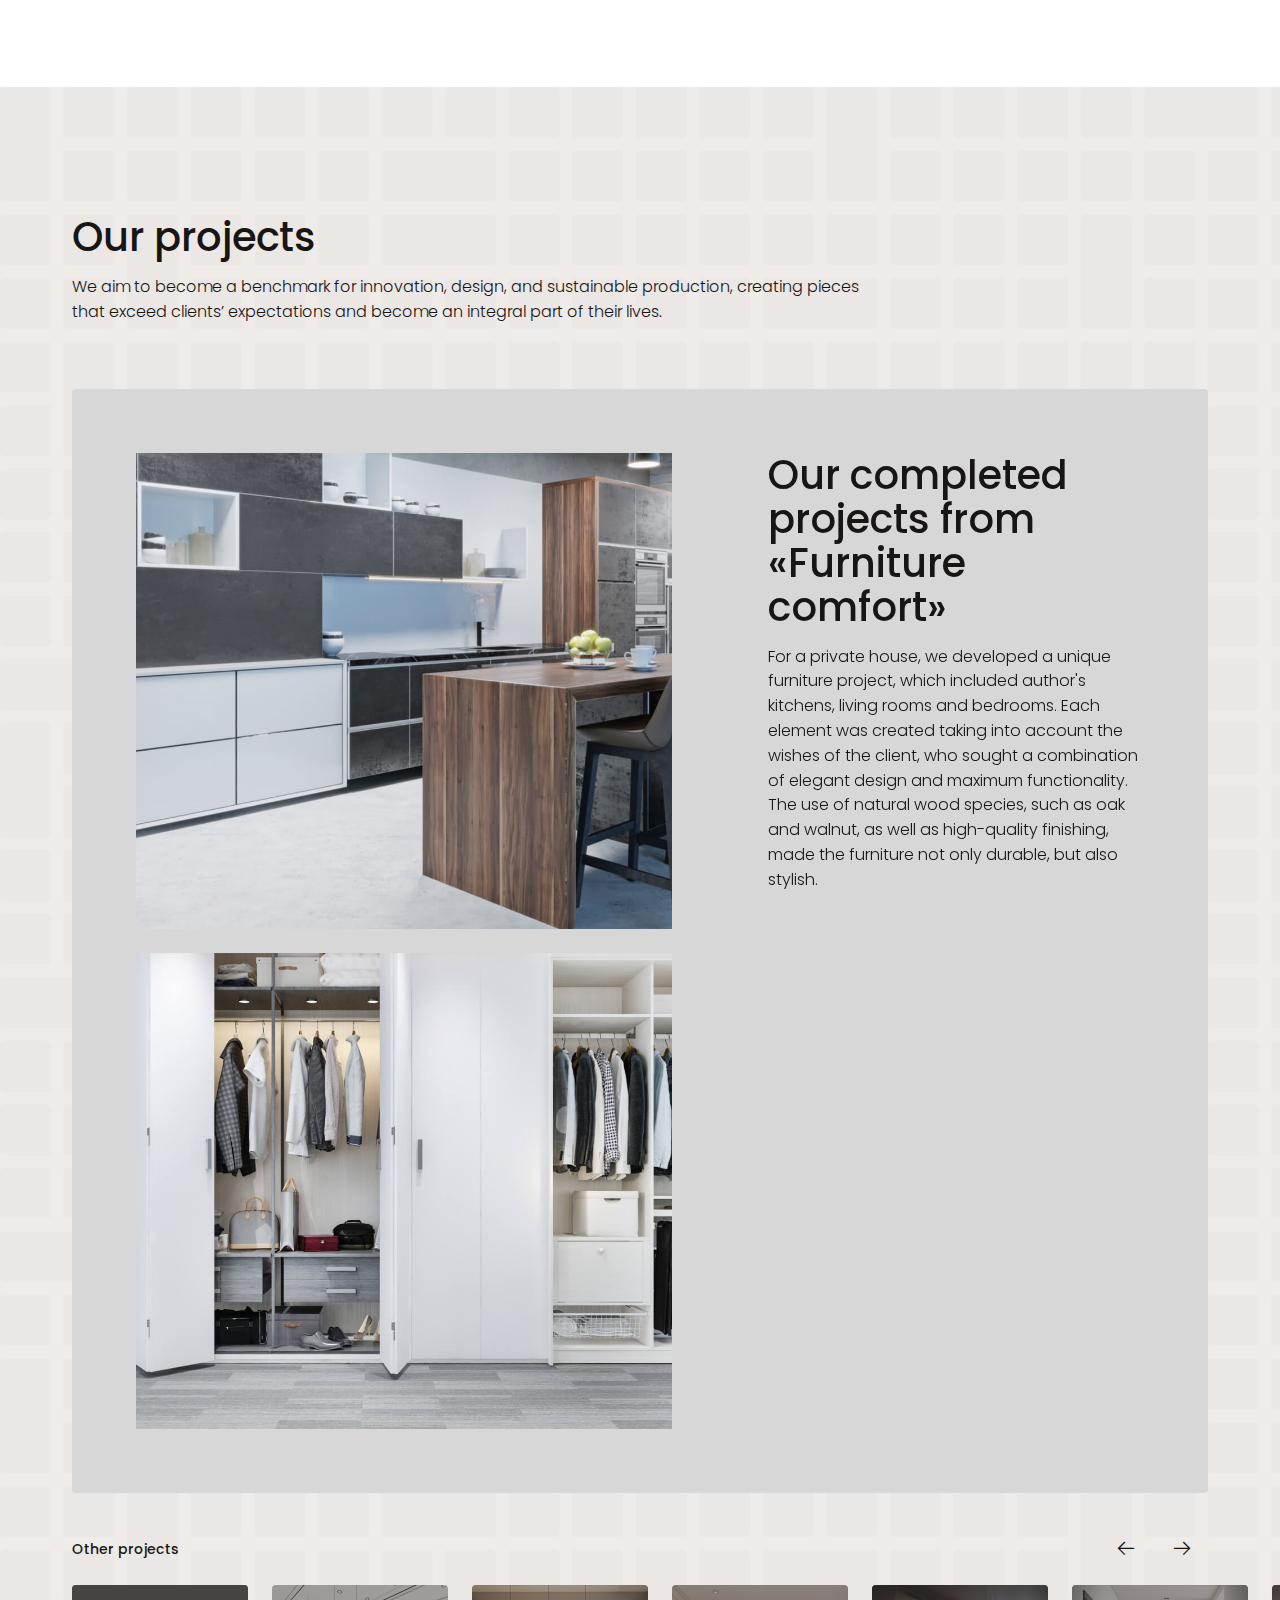
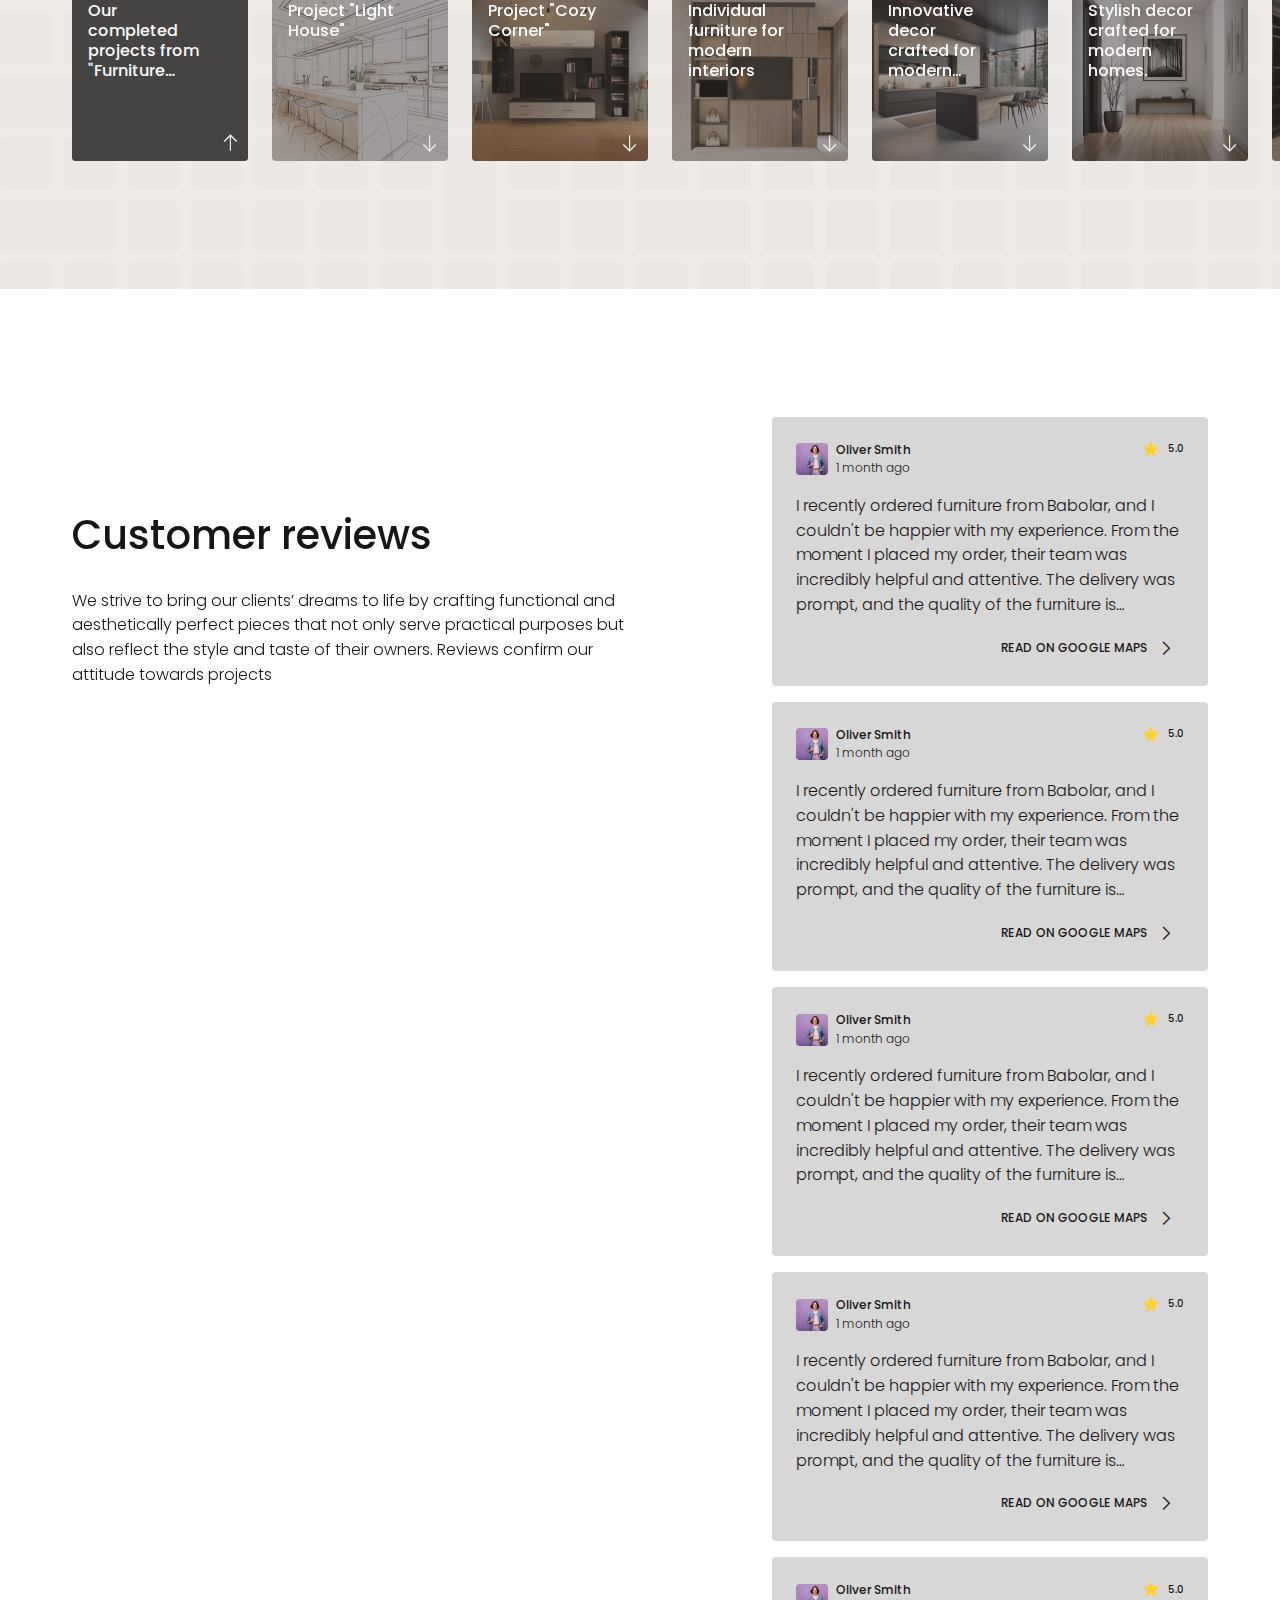
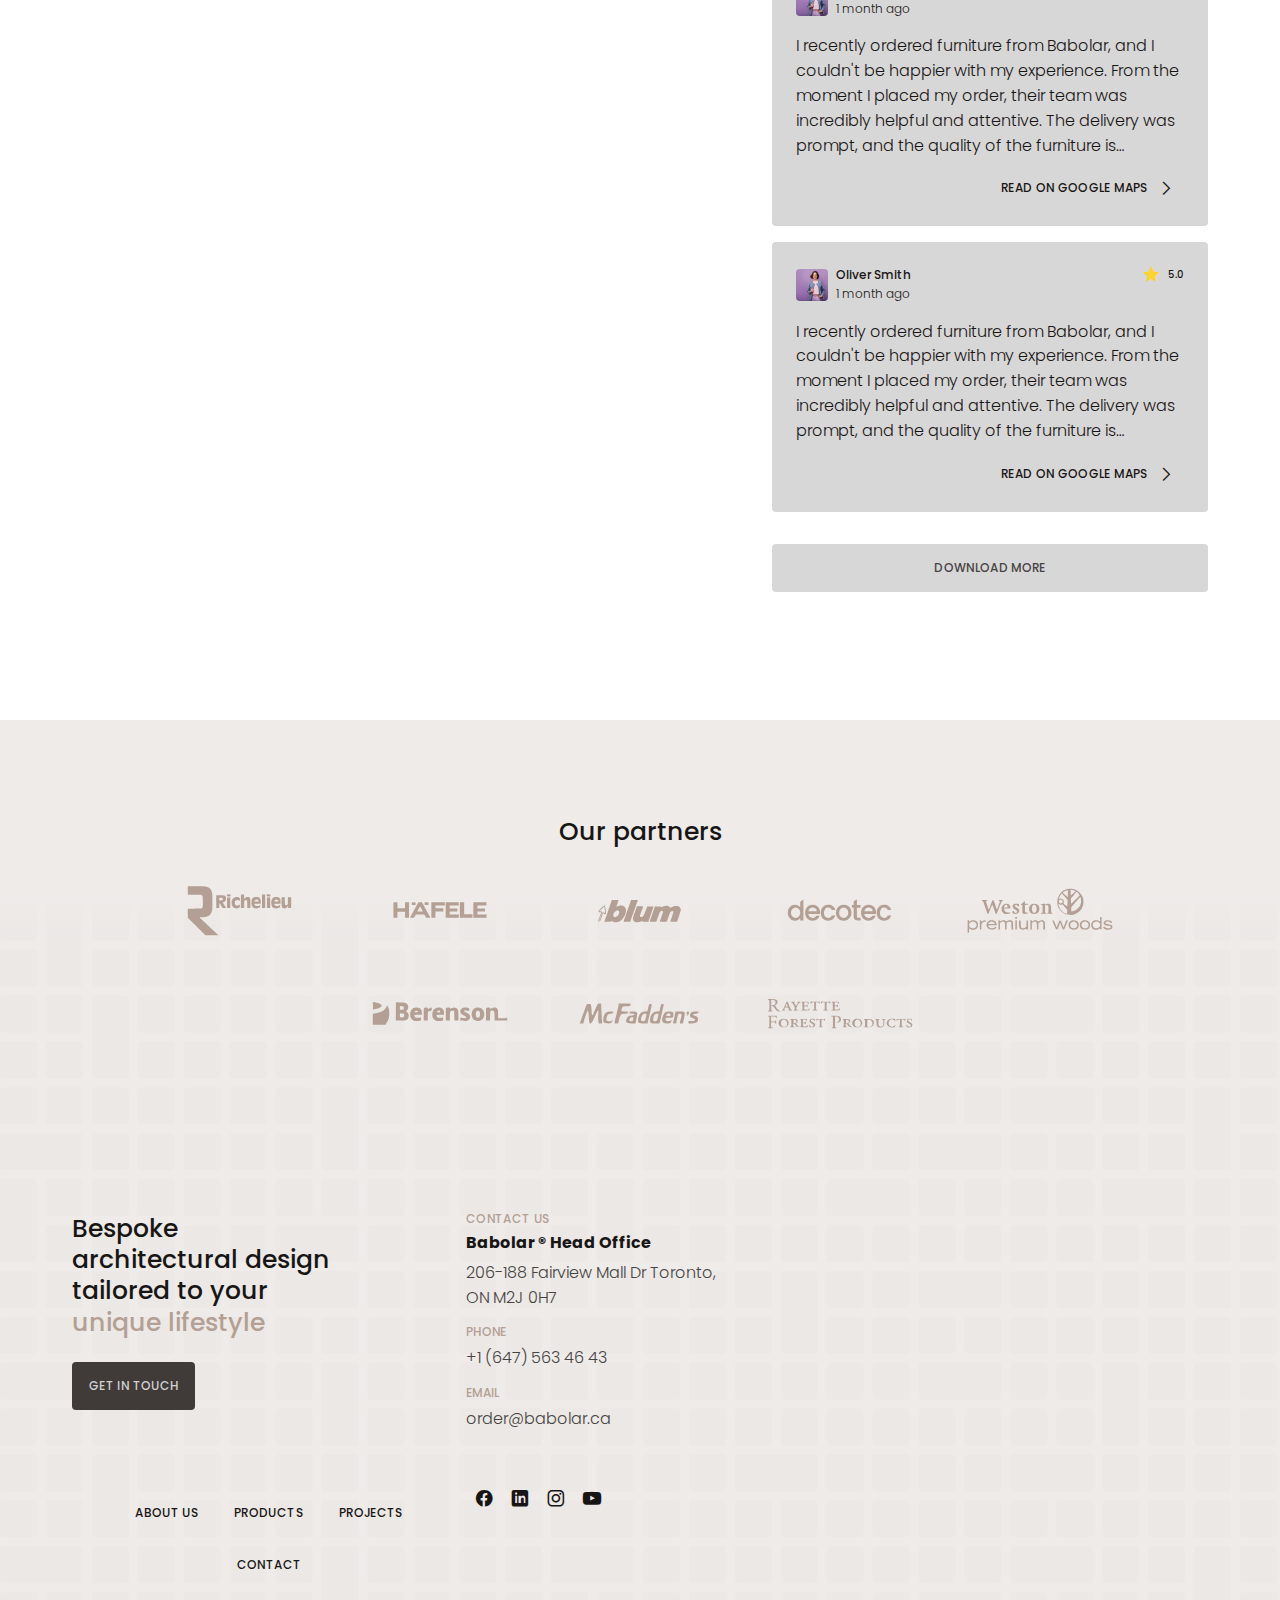
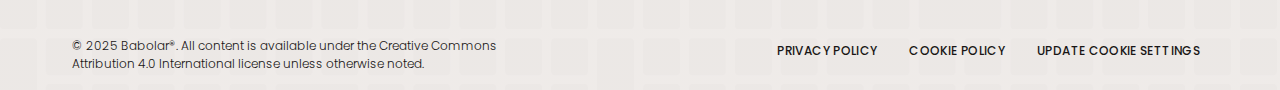
==== commit fe60819f: "added popup" ====
--- a/index.html
+++ b/index.html
@@ -28,6 +28,7 @@
 					<button class="notification__close _icon-close"><span>close</span></button>
 				</div>
 			</div>
+
 			<header class="header">
 				<div class="container">
 					<div class="header__row">
@@ -44,7 +45,9 @@
 							</div>
 						</div>
 						<div class="header__right-col">
-							<a class="btn _icon-comment" href="#"><span>Get in touch</span></a>
+							<button type="button" class="btn _icon-comment" data-fancybox data-src="#popup">
+								<span>Get in touch</span>
+							</button>
 							<div class="menu-burger _icon-burger">
 								<span>Menu</span>
 							</div>
@@ -133,8 +136,8 @@
 										<div class="hero-slide__bg-holder">
 											<img
 												src="img/hero-slide-1.jpg"
-												width="388"
-												height="376"
+												width="976"
+												height="576"
 												alt="Custom Cabinets for Your Dream Kitchen"
 											/>
 										</div>
@@ -150,8 +153,8 @@
 										<div class="hero-slide__bg-holder">
 											<img
 												src="img/hero-slide-2.jpg"
-												width="388"
-												height="376"
+												width="976"
+												height="576"
 												alt="Custom Dressing Rooms for Every Style"
 											/>
 										</div>
@@ -167,8 +170,8 @@
 										<div class="hero-slide__bg-holder">
 											<img
 												src="img/hero-slide-3.jpg"
-												width="388"
-												height="376"
+												width="976"
+												height="576"
 												alt="Transform Your Bathroom with Custom Furniture"
 											/>
 										</div>
@@ -184,8 +187,8 @@
 										<div class="hero-slide__bg-holder">
 											<img
 												src="img/hero-slide-4.jpg"
-												width="388"
-												height="376"
+												width="976"
+												height="576"
 												alt="Optimize Your Hallway with Custom Furniture"
 											/>
 										</div>
@@ -201,8 +204,8 @@
 										<div class="hero-slide__bg-holder">
 											<img
 												src="img/hero-slide-5.jpg"
-												width="388"
-												height="376"
+												width="976"
+												height="576"
 												alt="Black Friday Sale – Custom Furniture at Unbeatable Prices!"
 											/>
 										</div>
@@ -218,8 +221,8 @@
 										<div class="hero-slide__bg-holder">
 											<img
 												src="img/hero-slide-6.jpg"
-												width="388"
-												height="376"
+												width="976"
+												height="576"
 												alt="Festive Savings – Custom Furniture for Your Perfect Christmas Home"
 											/>
 										</div>
@@ -245,8 +248,8 @@
 								<div class="box-two-block__bg-holder">
 									<img
 										src="img/two-block-1.jpg"
-										width="1480"
-										height="376"
+										width="1576"
+										height="476"
 										alt="Creation
                   of Design Projects"
 									/>
@@ -262,7 +265,7 @@
 							</div>
 							<div class="two-block__box box-two-block">
 								<div class="box-two-block__bg-holder">
-									<img src="img/two-block-2.jpg" width="1480" height="376" alt="Unique Furniture Manufacturing" />
+									<img src="img/two-block-2.jpg" width="1576" height="476" alt="Unique Furniture Manufacturing" />
 								</div>
 								<h3 class="box-two-block__title">Unique Furniture Manufacturing</h3>
 								<div class="box-two-block__text-holder">
@@ -1094,7 +1097,7 @@
 										Bespoke architectural design tailored to your
 										<span>unique lifestyle</span>
 									</h3>
-									<a class="btn" href="#">Get in touch</a>
+									<button type="button" class="btn" data-fancybox data-src="#popup">Get in touch</button>
 								</div>
 								<div class="footer__menu">
 									<ul id="menu-main-menu" class="menu">
@@ -1178,6 +1181,126 @@
 					</div>
 				</footer>
 			</div>
+			<div class="popup" id="popup" style="display: none">
+				<div class="popup__container">
+					<h3 class="popup__title">Ready to design your perfect space?</h3>
+					<div class="popup__text-holder">
+						<p>Tell us about your project and we'll get back to you within 24 hours.</p>
+					</div>
+					<form action="#" class="form">
+						<div class="form__content">
+							<div class="form__row">
+								<div class="form__input-holder form__input-holder--name">
+									<span class="wpcf7-form-control-wrap" data-name="name-client"
+										><input
+											size="40"
+											class="wpcf7-form-control wpcf7-text wpcf7-validates-as-required"
+											aria-required="true"
+											aria-invalid="false"
+											placeholder="Name"
+											value=""
+											type="text"
+											name="name-client"
+									/></span>
+								</div>
+								<div class="form__input-holder form__input-holder--email">
+									<span class="wpcf7-form-control-wrap" data-name="name-client"
+										><input
+											size="40"
+											class="wpcf7-form-control wpcf7-text wpcf7-validates-as-required"
+											aria-required="true"
+											aria-invalid="false"
+											placeholder="Email"
+											value=""
+											type="email"
+											name="email-client"
+									/></span>
+								</div>
+							</div>
+							<div class="form__input-holder form__input-holder--phone">
+								<span class="wpcf7-form-control-wrap" data-name="name-client"
+									><input
+										size="40"
+										class="wpcf7-form-control wpcf7-text wpcf7-validates-as-required"
+										aria-required="true"
+										aria-invalid="false"
+										placeholder="Phone number"
+										value=""
+										type="tel"
+										name="phone-client"
+								/></span>
+							</div>
+							<div class="form__textarea-holder">
+								<span class="wpcf7-form-control-wrap" data-name="textarea-858">
+									<textarea
+										cols="40"
+										rows="10"
+										maxlength="2000"
+										class="wpcf7-form-control wpcf7-textarea"
+										aria-invalid="false"
+										name="textarea-858"
+										placeholder="Message"
+									></textarea>
+								</span>
+							</div>
+							<div class="form__row form__row--file">
+								<span class="wpcf7-form-control-wrap" data-name="file-774"
+									><input
+										size="40"
+										class="wpcf7-form-control wpcf7-file hidden"
+										accept="audio/*,video/*,image/*,.pdf,.docx"
+										aria-invalid="false"
+										id="actual-btn"
+										type="file"
+										name="file-774"
+										data-gtm-form-interact-field-id="0"
+								/></span>
+								<div class="form__file-holder _icon-attach">
+									<label for="actual-btn" class="actual-btn">
+										<span class="file-label">Select file to upload</span>
+										<span class="file-info">Formats supported: DOCX, PDF, JPG, PNG</span>
+									</label>
+									<span class="delete-file _icon-close"></span>
+								</div>
+							</div>
+							<div class="form__row form__row--another">
+								<button type="button" class="another-file _icon-plus">add another file</button>
+							</div>
+							<div class="form__submit-holder">
+								<div class="form__checkbox">
+									<input
+										type="checkbox"
+										id="checkbox"
+										name=""
+										value="By clicking Submit, you agree to our [Link to Privacy Policy]"
+									/>
+									<label class="custom-checkbox" for="checkbox">
+										By clicking "Submit," you agree to our [Link to Privacy Policy]
+									</label>
+								</div>
+								<div class="submit-button">
+									<button class="wpcf7-form-control _icon-send has-spinner wpcf7-submit" type="submit" value="Submit">
+										Submit
+									</button>
+								</div>
+								<span class="wpcf7-spinner"></span>
+							</div>
+						</div>
+					</form>
+				</div>
+			</div>
+			<div class="popup popup--thanks" style="display: none">
+				<div class="popup__container">
+					<span class="_icon-like"></span>
+					<h3 class="popup__title">Your inquiry has been received!</h3>
+					<div class="popup__text-holder">
+						<p>
+							Thank you for contacting us. We've received your message and will get back to you as soon as possible.
+							You'll receive a confirmation email shortly.
+						</p>
+					</div>
+				</div>
+			</div>
 		</div>
 		<script src="js/swiper-bundle.min.js"></script>
 		<script src="js/fancybox.umd.js"></script>
--- a/css/style.css
+++ b/css/style.css
@@ -479,9 +479,47 @@
   color: var(--colors-dark-100);
 }
 .bg-holder {
-  background-image: url(../img/background-projects.svg);
+  background: linear-gradient(180deg, rgb(239, 235, 233) 5.42%, rgba(239, 235, 233, 0.2) 12%), url("../img/background-projects.svg");
   background-repeat: no-repeat;
   background-size: cover;
+}
+@media (min-width: 1280px) {
+  .bg-holder {
+    background: linear-gradient(180deg, rgb(239, 235, 233) 17.42%, rgba(239, 235, 233, 0.2) 22.43%), url("../img/background-projects.svg");
+  }
+}
+
+.fancybox__backdrop {
+  background: #000000 !important;
+  opacity: 0.75 !important;
+}
+
+.f-button.is-close-btn {
+  top: 14px !important;
+  right: 14px !important;
+  color: var(--colors-dark-100);
+  background-color: transparent;
+  width: 28px;
+  height: 28px;
+  border-radius: 4px;
+  border: 1.5px solid transparent;
+  padding: 4px;
+}
+.f-button.is-close-btn:hover {
+  border-color: var(--colors-dark-beige-60);
+  color: var(--colors-dark-beige-100);
+}
+.f-button.is-close-btn:active {
+  border-color: var(--colors-dark-100);
+  color: var(--colors-dark-100);
+}
+
+.fancybox__slide {
+  padding: 16px;
+}
+
+.wpcf7-spinner {
+  display: none !important;
 }
 
 /*! normalize.css v8.0.1 | MIT License | github.com/necolas/normalize.css */
@@ -1054,7 +1092,6 @@
   display: flex;
   align-items: center;
   gap: 8px;
-  background: var(--colors-dark-100);
   padding: 11px 12px;
 }
 .header__right-col .btn span {
@@ -1163,10 +1200,21 @@
 .hero {
   padding: 32px 0;
 }
+@media (min-width: 1280px) {
+  .hero {
+    padding: 72px;
+  }
+}
 .hero__container {
   display: flex;
   flex-wrap: wrap;
   gap: 24px;
+}
+@media (min-width: 1280px) {
+  .hero__container {
+    padding: 0;
+    max-width: 100%;
+  }
 }
 .hero__left-col {
   min-width: 276px;
@@ -1611,6 +1659,17 @@
 
 .fixtures {
   padding: 96px 0;
+}
+@media (min-width: 1280px) {
+  .fixtures {
+    padding: 96px 72px;
+  }
+}
+@media (min-width: 1280px) {
+  .fixtures__container {
+    padding: 0;
+    max-width: 100%;
+  }
 }
 .fixtures__title-box {
   align-items: center;
@@ -2631,4 +2690,327 @@
     width: 100%;
     max-width: 476px;
   }
+}
+
+.popup {
+  width: 100%;
+  max-width: 576px;
+  background: var(--colors-dark-beige-20);
+  border-radius: 4px;
+  padding: 16px;
+}
+@media (min-width: 1280px) {
+  .popup {
+    max-width: 476px;
+    padding: 32px;
+  }
+}
+.popup__container {
+  display: flex;
+  flex-direction: column;
+  align-items: center;
+}
+.popup__title {
+  color: var(--colors-dark-100);
+  font-size: var(--fonts-size-20);
+  font-weight: 500;
+  line-height: 1.3;
+  text-align: center;
+  width: 100%;
+  max-width: 276px;
+  display: flex;
+  align-items: center;
+  min-height: 93px;
+}
+.popup__title:not(:last-child) {
+  margin-bottom: 12px;
+}
+@media (min-width: 1280px) {
+  .popup__title {
+    font-size: var(--fonts-size-25);
+    line-height: 1.25;
+  }
+  .popup__title:not(:last-child) {
+    margin-bottom: 16px;
+  }
+}
+.popup ._icon-like {
+  color: var(--colors-dark-100);
+  display: inline-block;
+  font-size: 32px;
+}
+.popup ._icon-like:not(:last-child) {
+  margin-bottom: 16px;
+}
+.popup__text-holder {
+  color: var(--colors-dark-100);
+  font-size: var(--fonts-size-14);
+  font-weight: 300;
+  line-height: 1.55;
+  text-align: center;
+}
+.popup__text-holder:not(:last-child) {
+  margin-bottom: 24px;
+}
+@media (min-width: 1280px) {
+  .popup__text-holder {
+    font-size: var(--fonts-size-16);
+  }
+  .popup__text-holder:not(:last-child) {
+    margin-bottom: 32px;
+  }
+}
+
+.form input,
+.form textarea {
+  outline: none;
+  border-radius: 2px;
+  border: 1px solid transparent;
+  transition: all 0.4s;
+}
+.form input:hover,
+.form textarea:hover {
+  outline: none;
+  border-color: var(--colors-dark-beige-100);
+  background: var(--colors-light-20, #FBFBFA);
+}
+.form input:active, .form input:focus,
+.form textarea:active,
+.form textarea:focus {
+  outline: none;
+  border-color: var(--colors-dark-brown-100);
+}
+.form__content {
+  display: flex;
+  flex-direction: column;
+}
+.form__row {
+  display: flex;
+  justify-content: center;
+  align-items: center;
+  gap: 8px;
+}
+@media (min-width: 1280px) {
+  .form__row {
+    gap: 16px;
+  }
+}
+.form__row:not(:last-child) {
+  margin-bottom: 16px;
+}
+.form__row--file > span {
+  display: none;
+}
+@media (min-width: 1280px) {
+  .form__row--another:not(:last-child) {
+    margin-bottom: 0px;
+  }
+}
+.form__input-holder > span {
+  display: flex;
+  width: 100%;
+}
+.form__input-holder input {
+  width: 100%;
+  color: var(--colors-dark-brown-80);
+  border: 1.5px solid var(--colors-light-80);
+  background: var(--colors-light-20);
+  font-size: var(--fonts-size-12);
+  font-weight: 300;
+  line-height: 1.55;
+  border-radius: 4px;
+  padding: 12.5px 12px;
+}
+.form__textarea-holder:not(:last-child) {
+  margin-bottom: 16px;
+}
+.form__textarea-holder > span {
+  display: flex;
+  width: 100%;
+}
+.form__textarea-holder textarea {
+  width: 100%;
+  color: var(--colors-dark-brown-80);
+  border: 1.5px solid var(--colors-light-80);
+  font-size: var(--fonts-size-12);
+  font-weight: 300;
+  line-height: 1.55;
+  border-radius: 4px;
+  padding: 12px;
+  resize: none;
+  max-height: 159px;
+}
+.form__input-holder--phone:not(:last-child) {
+  margin-bottom: 16px;
+}
+.form__file-holder {
+  display: flex;
+  align-items: center;
+  gap: 8px;
+  width: 100%;
+  border: 1px solid transparent;
+  border-radius: 4px;
+  transition: all 0.4s;
+  padding: 12px;
+}
+.form__file-holder::before {
+  color: var(--colors-base-black-100);
+  font-size: 24px;
+}
+.form__file-holder:hover {
+  border-color: var(--colors-light-80);
+  background: var(--colors-dark-brown-20);
+}
+@media (min-width: 1280px) {
+  .form__submit-holder {
+    margin-top: 32px;
+    display: flex;
+    align-items: center;
+    justify-content: space-between;
+    gap: 24px;
+  }
+}
+.form__checkbox {
+  display: flex;
+  align-items: center;
+  border-radius: 4px;
+  border: 1px solid transparent;
+  transition: all 0.4s;
+  padding: 12px;
+}
+.form__checkbox:not(:last-child) {
+  margin-bottom: 24px;
+}
+.form__checkbox:hover {
+  border: 1px solid var(--colors-light-80);
+  background: var(--colors-dark-brown-20);
+}
+@media (min-width: 1280px) {
+  .form__checkbox:not(:last-child) {
+    margin-bottom: 0px;
+  }
+}
+.form input.hidden {
+  display: none;
+}
+.form .actual-btn {
+  color: var(--colors-dark-brown-100);
+  font-size: var(--fonts-size-12);
+  font-weight: 500;
+  line-height: 1.55;
+  display: flex;
+  flex-direction: column;
+  width: 100%;
+  cursor: pointer;
+}
+.form .file-info {
+  font-weight: 300;
+}
+.form .another-file {
+  color: var(--colors-dark-100);
+  font-size: var(--fonts-size-12);
+  cursor: pointer;
+  font-weight: 500;
+  letter-spacing: 0.36px;
+  text-transform: uppercase;
+  background: transparent;
+  display: flex;
+  align-items: center;
+  justify-content: center;
+  gap: 8px;
+  border-radius: 4px;
+  border: 1.5px solid transparent;
+  transition: all 0.4s;
+  width: 100%;
+  padding: 8px;
+}
+.form .another-file:hover {
+  border-color: var(--colors-dark-beige-60);
+  color: var(--colors-dark-beige-100);
+}
+.form .another-file:active {
+  color: var(--colors-dark-100);
+  border-color: var(--colors-dark-100);
+}
+.form .another-file::before {
+  font-size: 20px;
+}
+.form .delete-file {
+  cursor: pointer;
+  margin-left: auto;
+}
+.form .delete-file::after {
+  color: var(--colors-base-black-100);
+  font-size: 24px;
+}
+.form #checkbox {
+  position: absolute;
+  opacity: 0;
+  z-index: -1;
+}
+.form #checkbox + label {
+  cursor: pointer;
+  display: inline-flex;
+  align-items: center;
+  -webkit-user-select: none;
+  -moz-user-select: none;
+  user-select: none;
+}
+.form #checkbox + label::before {
+  content: "";
+  display: inline-block;
+  width: 24px;
+  height: 24px;
+  flex-shrink: 0;
+  flex-grow: 0;
+  background: var(--colors-base-white-100);
+  border: 1px solid var(--colors-dark-beige-100);
+  border-radius: 4px;
+  margin-right: 8px;
+}
+.form #checkbox:checked + label::before {
+  background: var(--colors-dark-beige-100);
+  background-image: url("../img/check.svg");
+  background-repeat: no-repeat;
+  background-position: center center;
+  background-size: 16px 12px;
+}
+.form .custom-checkbox {
+  color: var(--colors-dark-brown-100);
+  font-size: var(--fonts-size-12);
+  font-weight: 300;
+  line-height: 1.55;
+}
+
+.submit-button {
+  display: flex;
+  justify-content: flex-end;
+}
+.submit-button button {
+  color: var(--colors-dark-20);
+  background: var(--colors-dark-brown-100);
+  font-size: var(--fonts-size-12);
+  display: flex;
+  align-items: center;
+  flex-direction: row-reverse;
+  gap: 8px;
+  font-weight: 500;
+  letter-spacing: 0.36px;
+  text-transform: uppercase;
+  border-radius: 4px;
+  transition: all 0.4s;
+  border: 1.5px solid transparent;
+  cursor: pointer;
+  padding: 12px 16px;
+}
+.submit-button button::before {
+  font-size: 24px;
+}
+.submit-button button:hover {
+  border-color: var(--colors-dark-beige-100);
+  background: var(--colors-dark-brown-80);
+}
+.submit-button button:active {
+  background: var(--colors-dark-100);
+  border-color: var(--colors-dark-100);
 }/*# sourceMappingURL=style.css.map */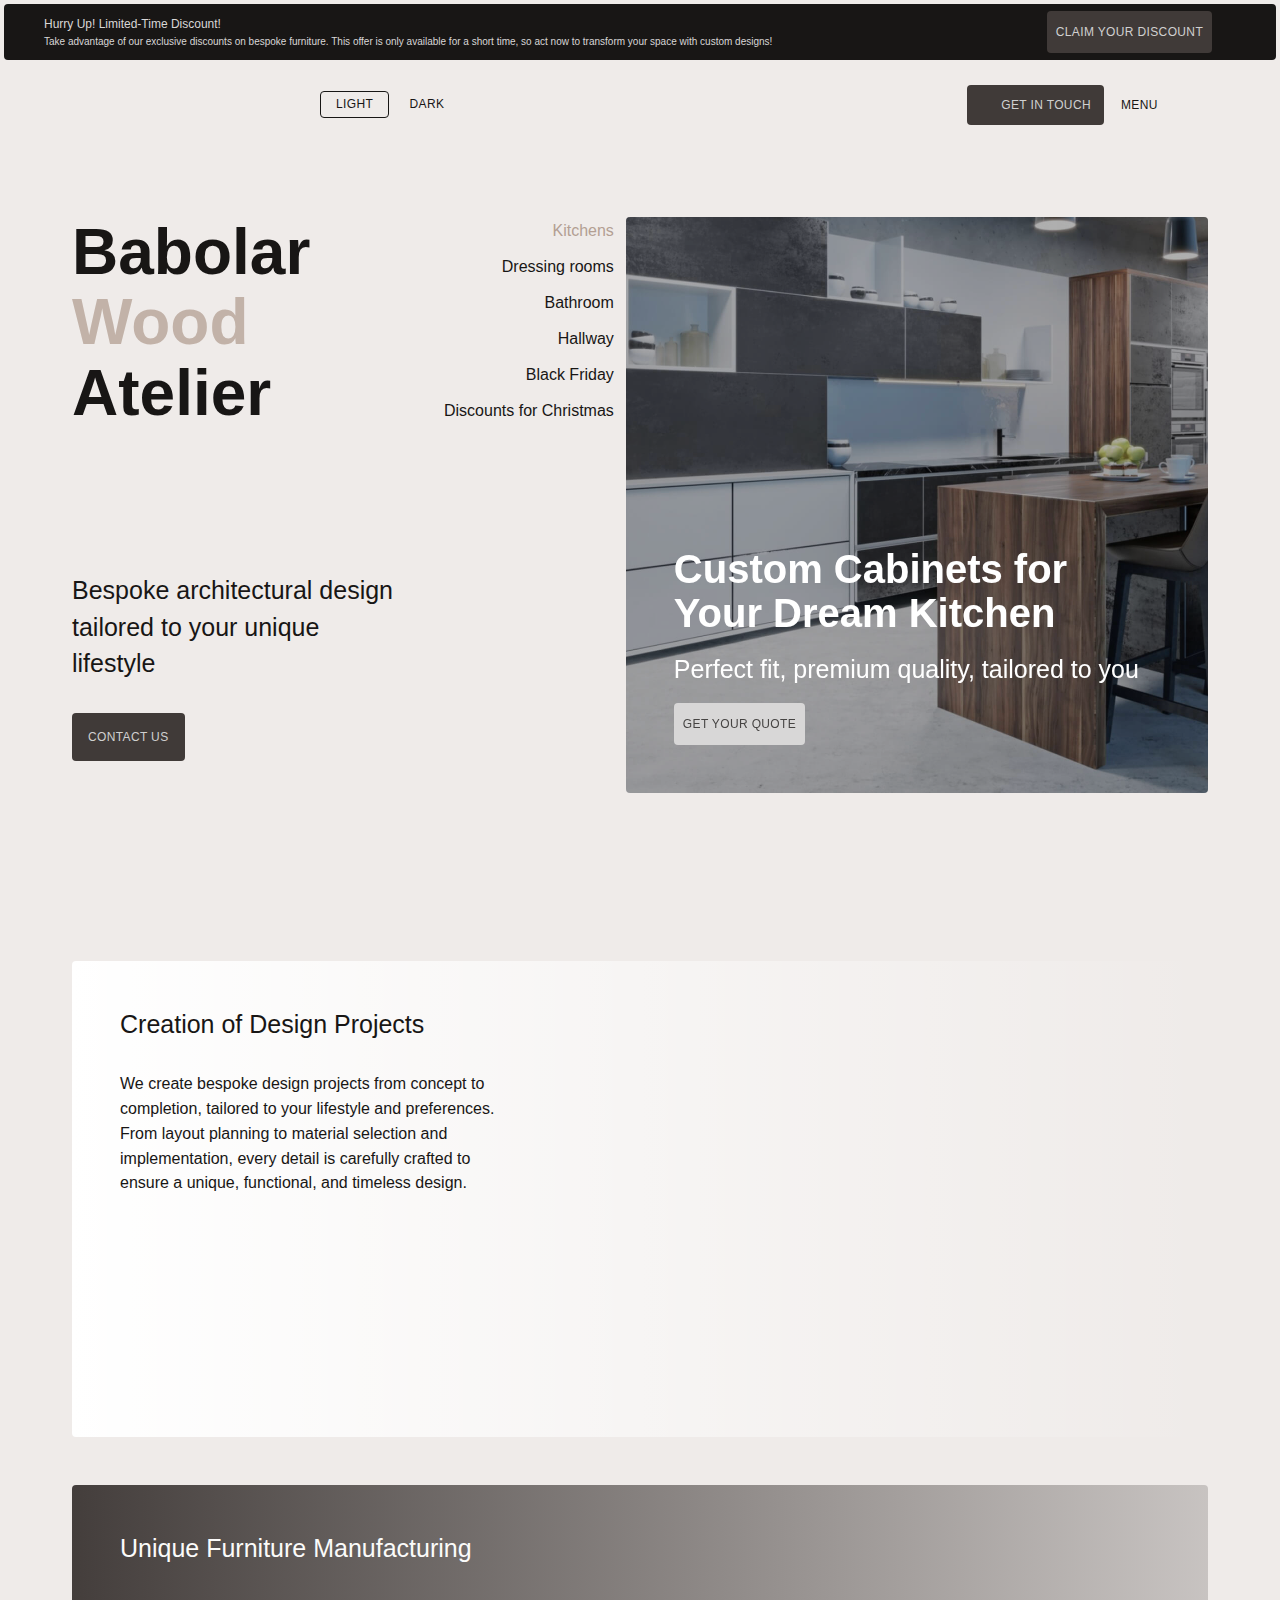
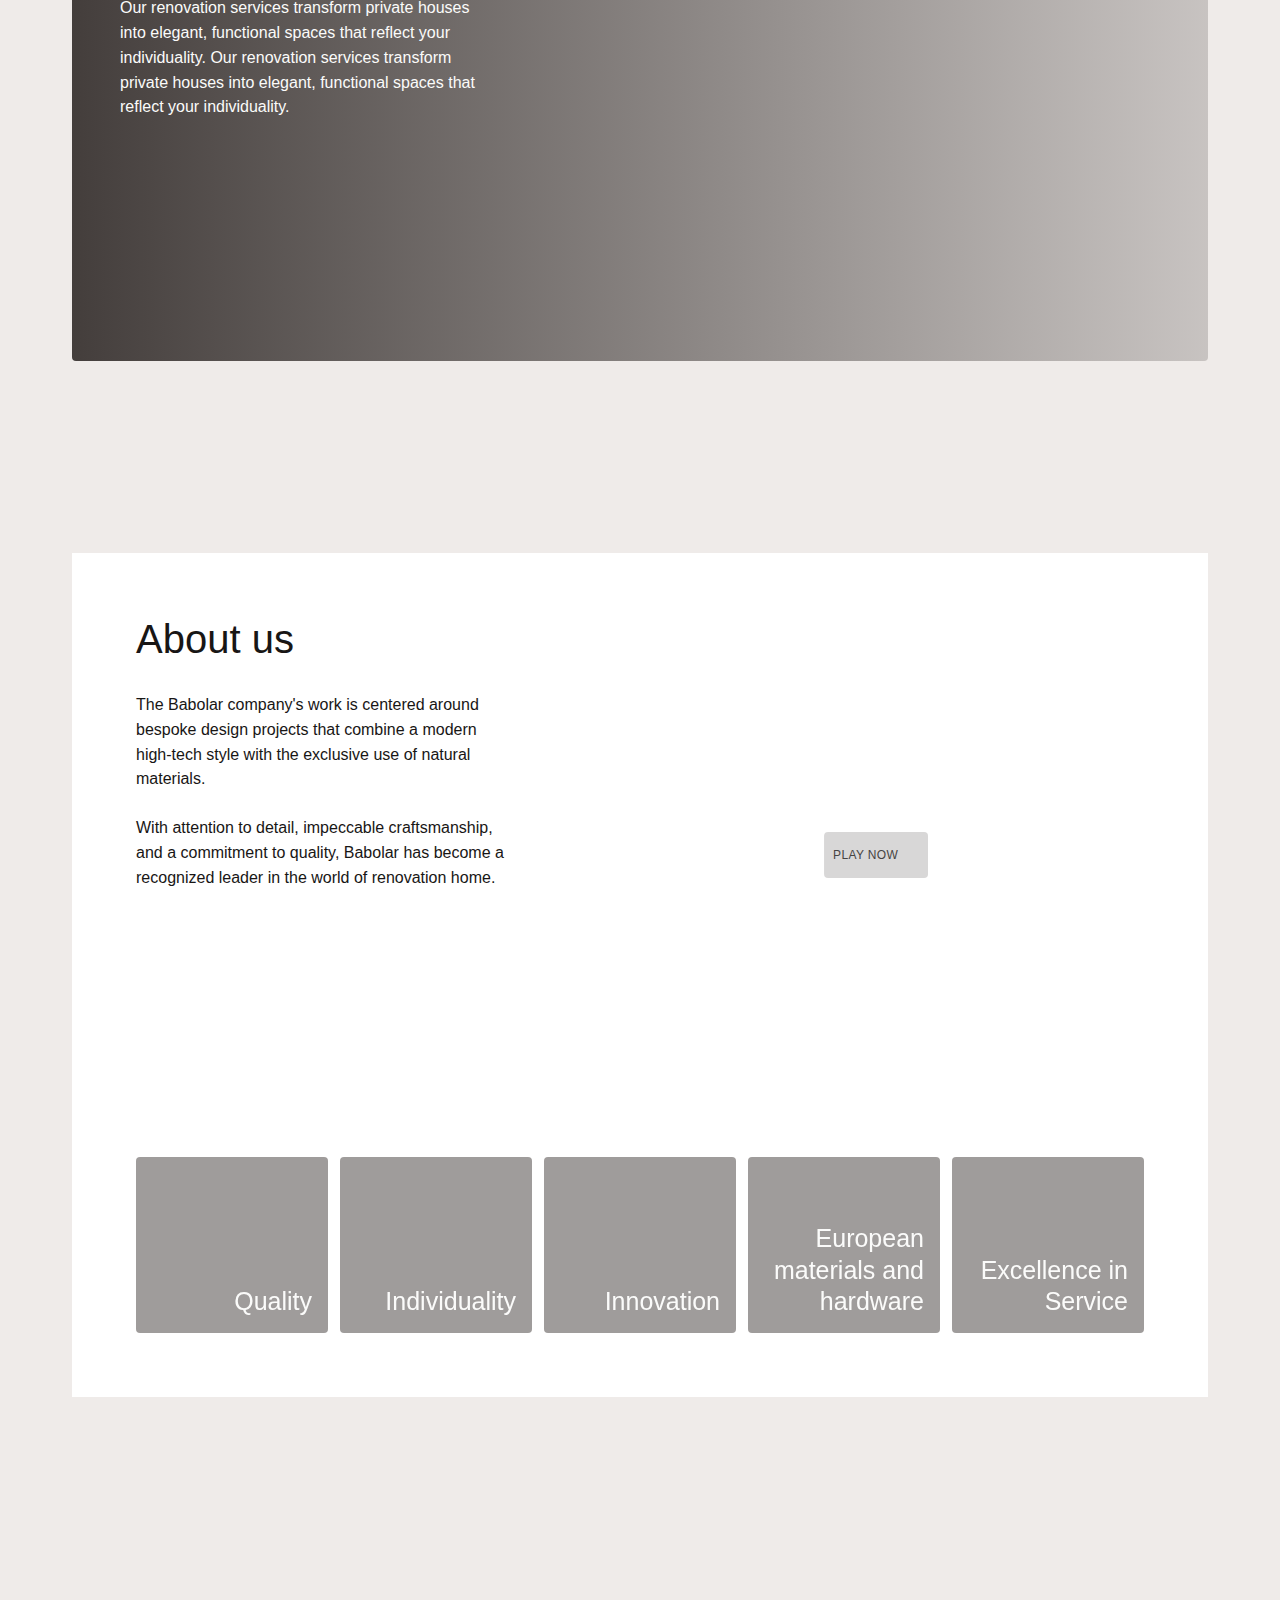
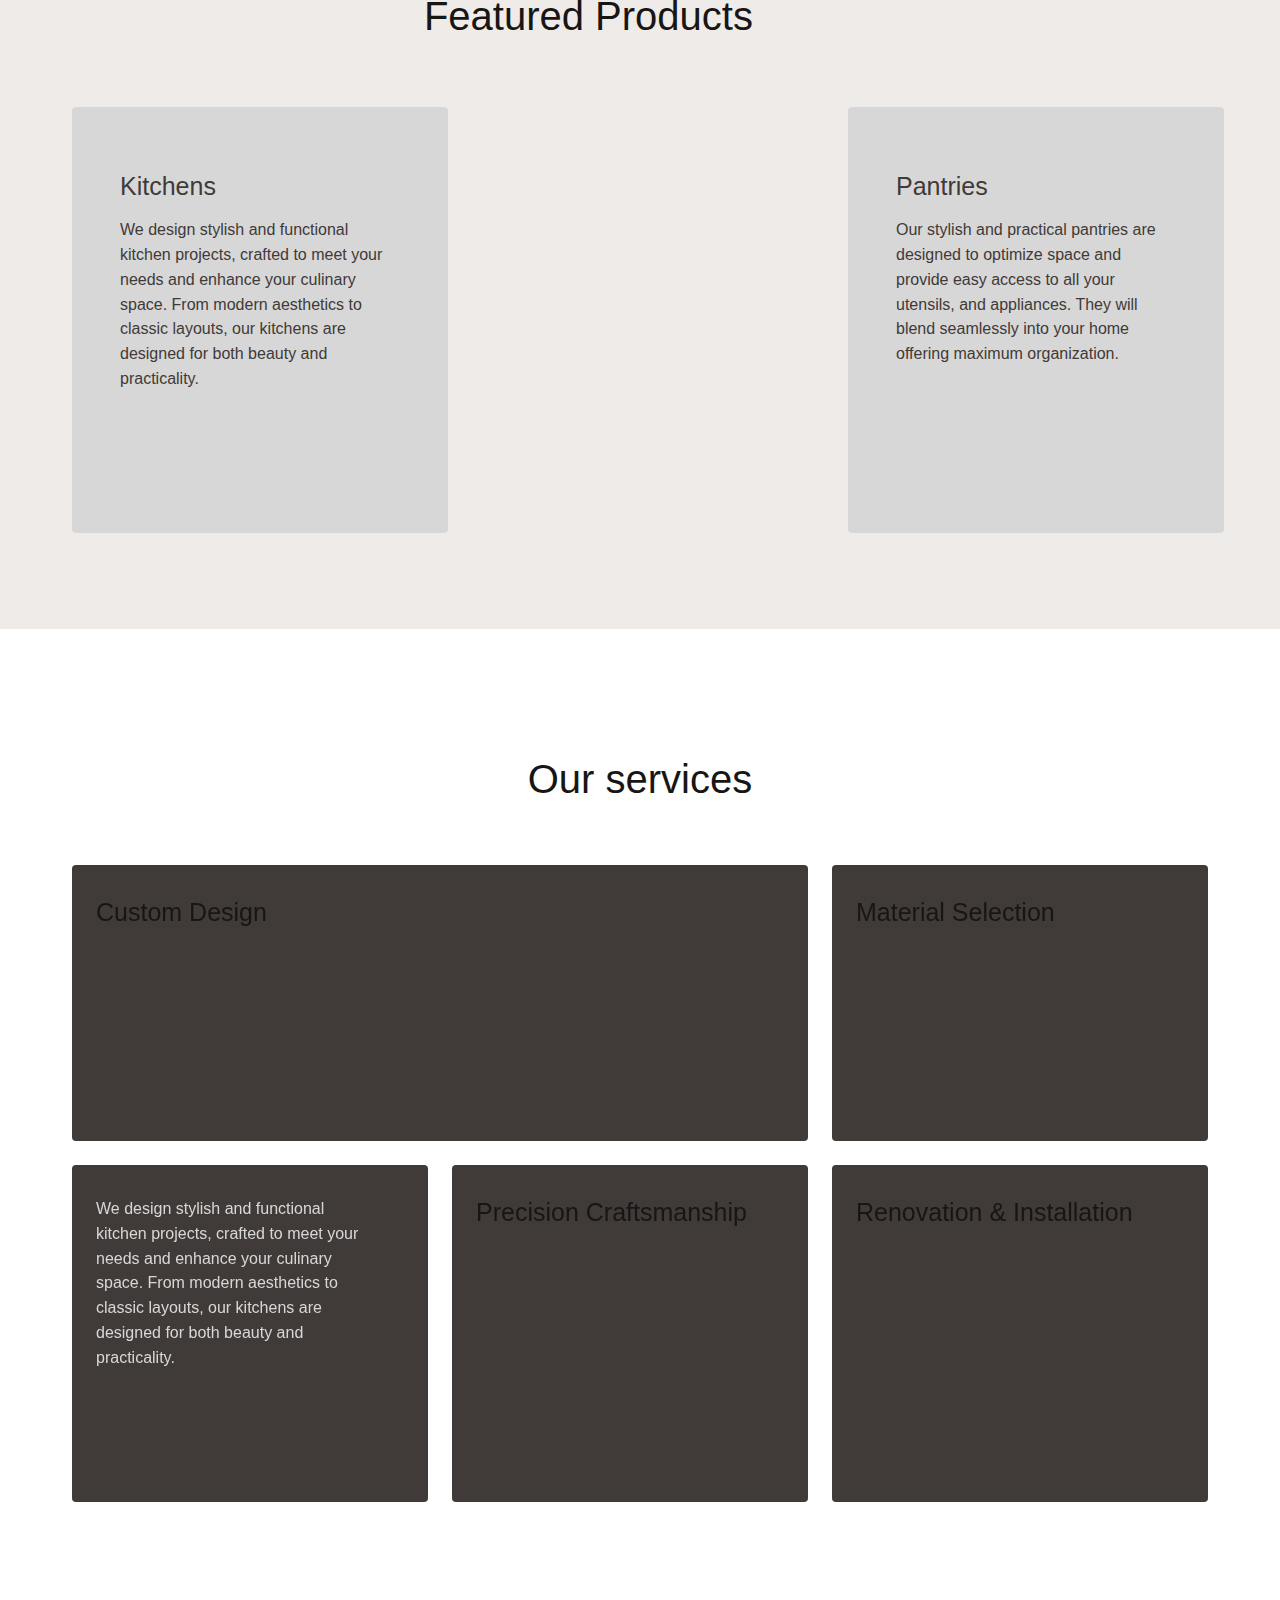
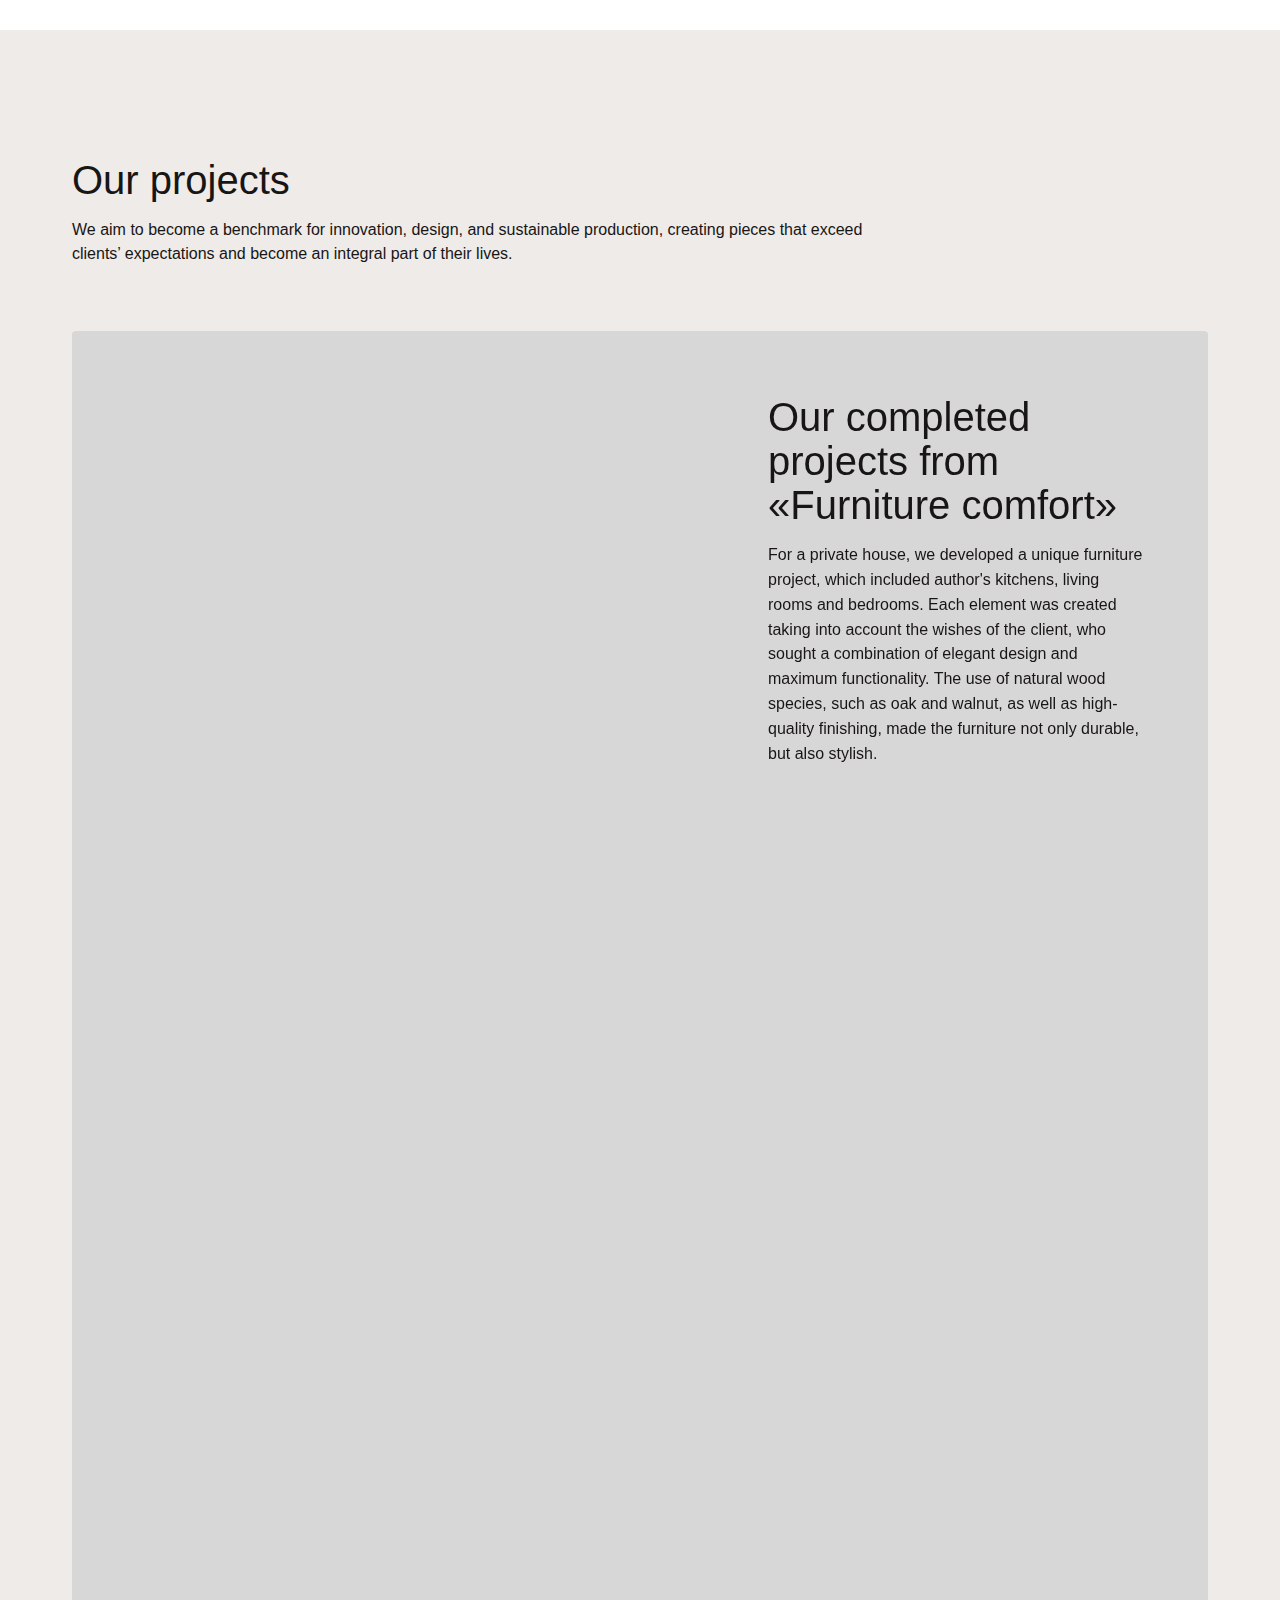
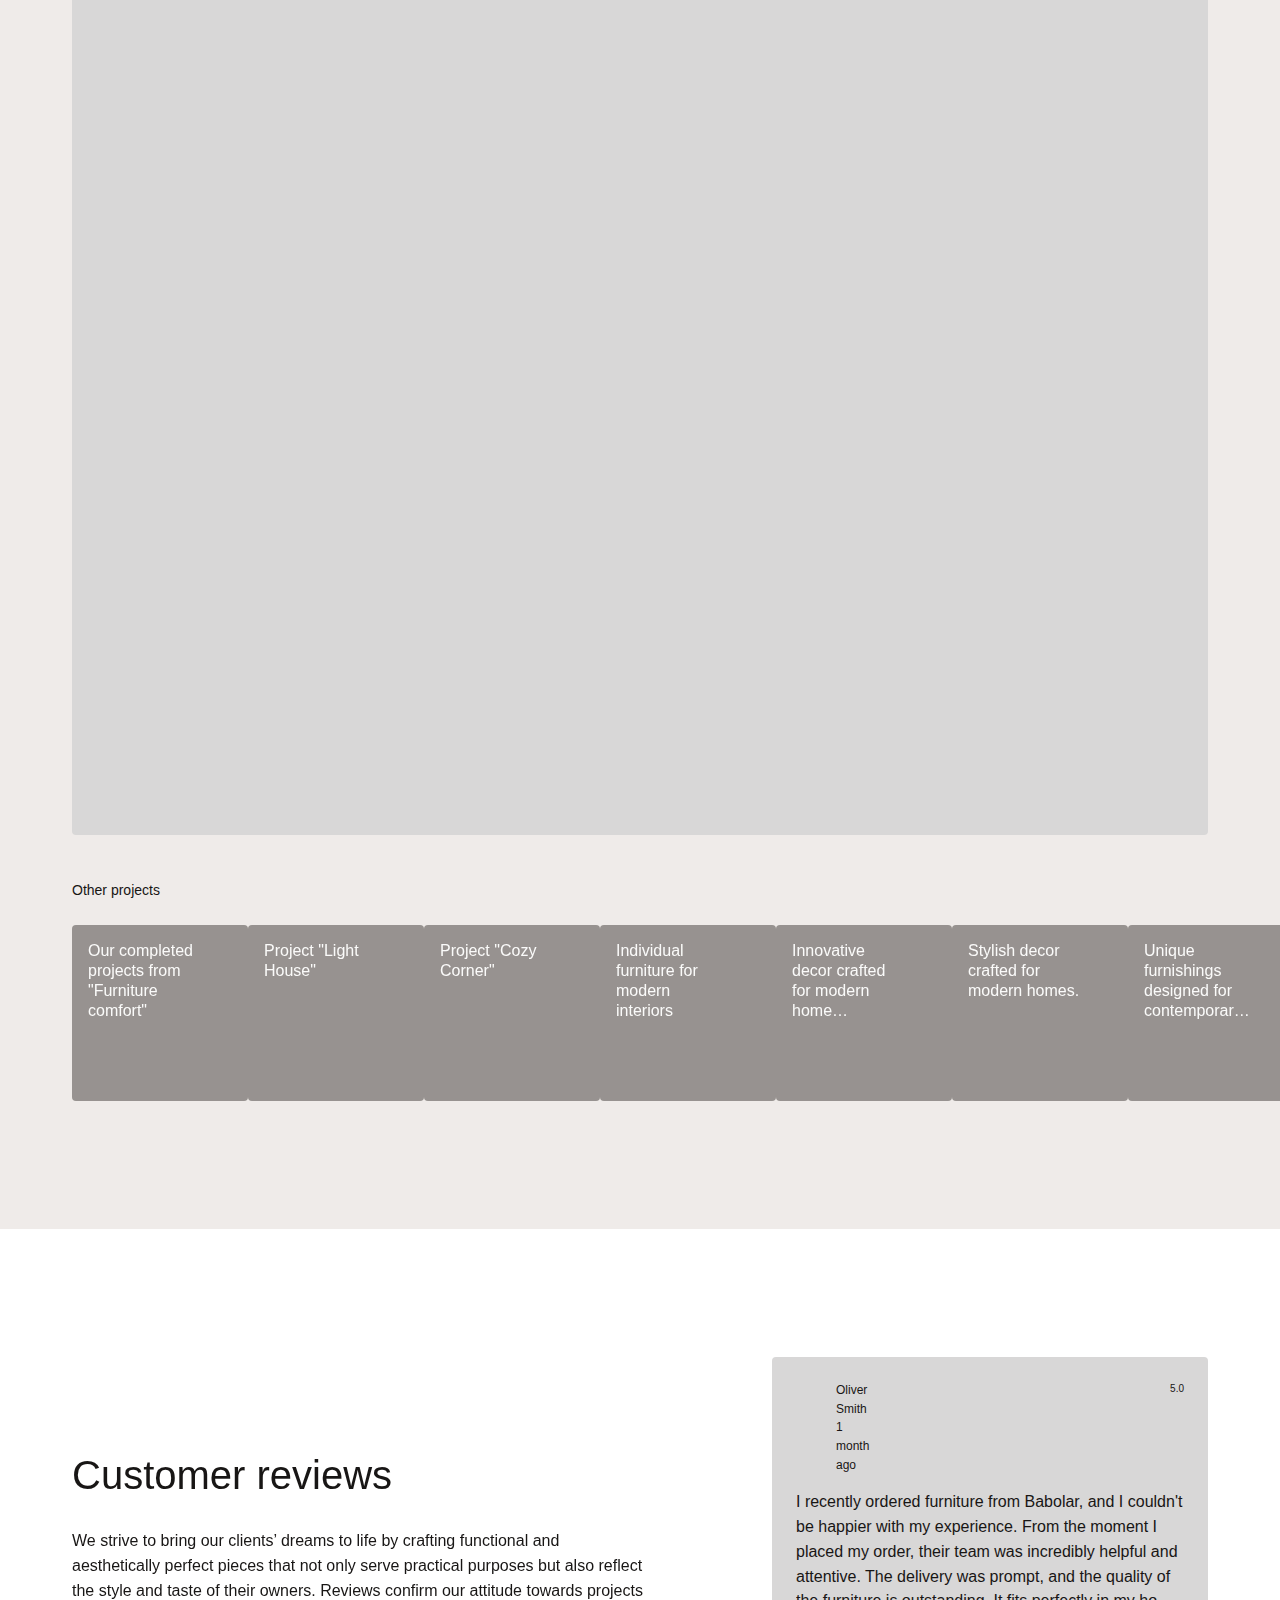
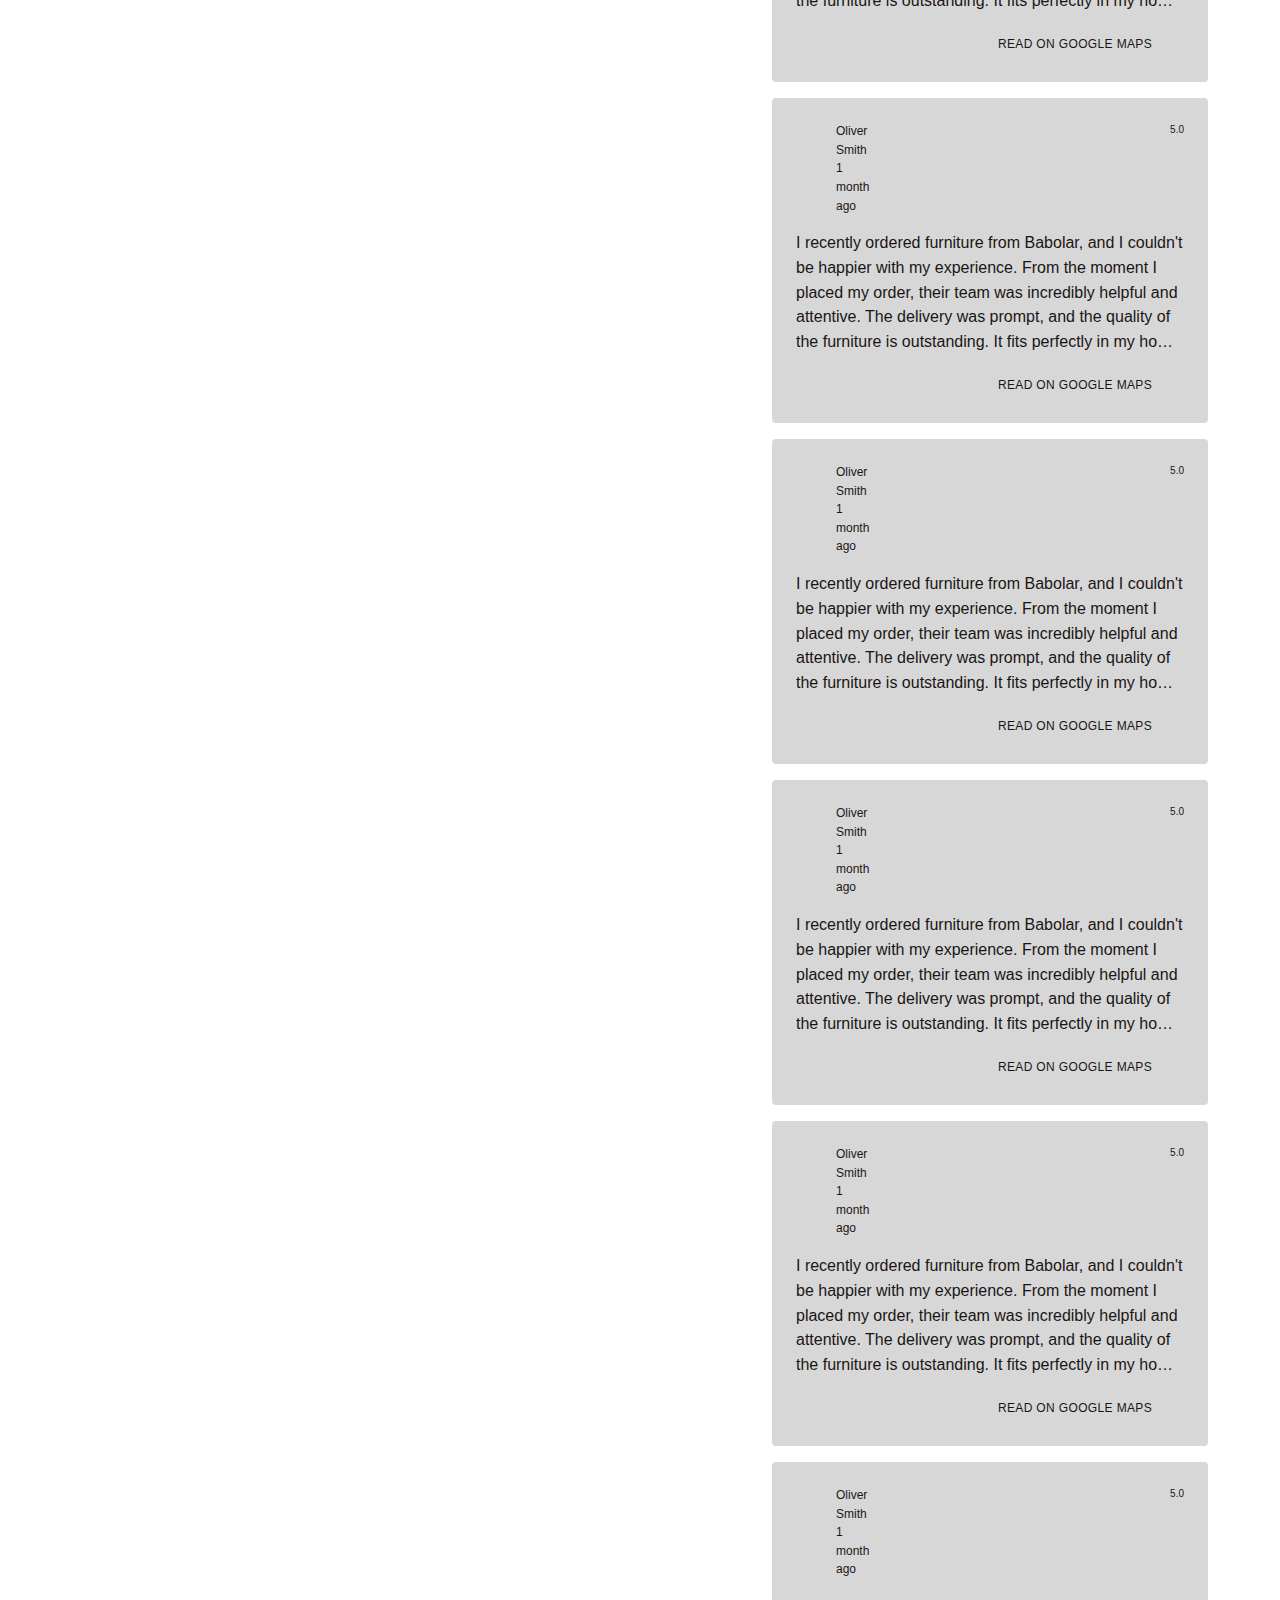
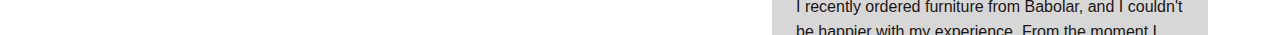
==== commit 0c91d78a: "update styles, added animation gsap" ====
--- a/index.html
+++ b/index.html
@@ -3,7 +3,7 @@
 	<head>
 		<meta charset="UTF-8" />
 		<meta name="viewport" content="width=device-width, initial-scale=1.0" />
-		<link rel="icon" type="image/x-icon" href="img/favico.svg" />
+		<link rel="icon" type="image/x-icon" href="img/favicon.svg" />
 		<link rel="stylesheet" href="css/swiper-bundle.min.css" />
 		<link rel="stylesheet" href="css/fancybox.css" />
 		<link rel="stylesheet" href="css/style.css" />
@@ -28,7 +28,6 @@
 					<button class="notification__close _icon-close"><span>close</span></button>
 				</div>
 			</div>
-
 			<header class="header">
 				<div class="container">
 					<div class="header__row">
@@ -55,7 +54,7 @@
 								<div class="menu-close _icon-close"></div>
 								<ul id="menu-main-menu" class="menu">
 									<li class="menu-item">
-										<a href="/">About us</a>
+										<a href="#about-section">About us</a>
 									</li>
 									<li class="menu-item">
 										<a href="/">Products</a>
@@ -91,6 +90,7 @@
 									</div>
 								</div>
 							</div>
+							<div class="overlay"></div>
 						</div>
 					</div>
 				</div>
@@ -432,9 +432,6 @@
 									</div>
 									<div class="item-services__bg-holder">
 										<img src="img/services-1.jpg" width="1176" height="376" alt="Custom Design" />
-									</div>
-									<div class="item-services__icon-holder">
-										<img src="img/services-icon.svg" width="100" height="100" alt="Babolar" />
 									</div>
 								</div>
 							</div>
@@ -1302,8 +1299,11 @@
 				</div>
 			</div>
 		</div>
+		<script src="js/gsap.min.js"></script>
+		<script src="js/ScrollTrigger.min.js"></script>
 		<script src="js/swiper-bundle.min.js"></script>
 		<script src="js/fancybox.umd.js"></script>
 		<script src="js/main.js"></script>
+		<script src="js/animation.js"></script>
 	</body>
 </html>
--- a/css/style.css
+++ b/css/style.css
@@ -55,6 +55,8 @@
   scroll-behavior: smooth;
   height: 100%;
   font-size: 16px;
+  max-width: 1920px;
+  margin: 0 auto;
 }
 
 .container {
@@ -489,6 +491,15 @@
   }
 }
 
+.dark-theme .bg-holder {
+  background: linear-gradient(180deg, rgb(24, 22, 21) 5.42%, rgba(24, 22, 21, 0.2) 12%), url("../img/background-projects.svg");
+}
+@media (min-width: 1280px) {
+  .dark-theme .bg-holder {
+    background: linear-gradient(180deg, rgb(24, 22, 21) 5.42%, rgba(24, 22, 21, 0.2) 12%), url("../img/background-projects.svg");
+  }
+}
+
 .fancybox__backdrop {
   background: #000000 !important;
   opacity: 0.75 !important;
@@ -834,7 +845,8 @@
   display: none;
 }
 
-.btn {
+button.btn,
+a.btn {
   font-family: "Poppins", sans-serif;
   color: var(--colors-dark-20);
   font-size: var(--fonts-size-12);
@@ -854,27 +866,34 @@
   transition: all 0.4s;
   padding: 14px 8px;
 }
-.btn::before, .btn::after {
+button.btn::before, button.btn::after,
+a.btn::before,
+a.btn::after {
   font-size: 16px;
   transition: all 0.4s;
 }
-.btn:hover {
+button.btn:hover,
+a.btn:hover {
   border-color: var(--colors-dark-beige-100);
   background: var(--colors-dark-brown-80);
 }
-.btn:active {
+button.btn:active,
+a.btn:active {
   background: var(--colors-dark-100);
   border-color: transparent;
 }
-.btn.btn--light {
+button.btn.btn--light,
+a.btn.btn--light {
   background: #D8D7D7;
   color: #464443;
 }
-.btn.btn--light:hover {
+button.btn.btn--light:hover,
+a.btn.btn--light:hover {
   border-color: #B39F93;
   background: #B2B0AF;
 }
-.btn.btn--light:active {
+button.btn.btn--light:active,
+a.btn.btn--light:active {
   border-color: transparent;
   background: #D0D0D0;
 }
@@ -1109,30 +1128,29 @@
 .menu-burger {
   cursor: pointer;
   padding: 7.5px 8px;
+  color: var(--colors-dark-100);
+  font-size: var(--fonts-size-12);
+  font-weight: 500;
+  letter-spacing: 0.36px;
+  text-transform: uppercase;
+  display: flex;
+  align-items: center;
+  flex-direction: row-reverse;
+  gap: 8px;
+  outline: none;
+  border-radius: 4px;
+  transition: all 0.4s;
+  border: 1.5px solid transparent;
 }
 .menu-burger::before {
   font-size: 32px;
   color: var(--colors-dark-100);
+  transition: all 0.4s;
 }
 .menu-burger span {
   display: none;
 }
 @media (min-width: 1280px) {
-  .menu-burger {
-    color: var(--colors-dark-100);
-    font-size: var(--fonts-size-12);
-    font-weight: 500;
-    letter-spacing: 0.36px;
-    text-transform: uppercase;
-    display: flex;
-    align-items: center;
-    flex-direction: row-reverse;
-    gap: 8px;
-    outline: none;
-    transition: all 0.4s;
-    border-radius: 4px;
-    border: 1.5px solid transparent;
-  }
   .menu-burger span {
     display: block;
   }
@@ -1197,6 +1215,18 @@
   border-color: var(--colors-dark-100);
 }
 
+.header__menu.active + .overlay {
+  position: fixed;
+  top: 0;
+  left: 0;
+  width: 100%;
+  height: 100%;
+  background: #000000;
+  opacity: 0.75;
+  z-index: 5;
+  transition: all 0.4s;
+}
+
 .hero {
   padding: 32px 0;
 }
@@ -1606,7 +1636,7 @@
 }
 @media (min-width: 1280px) {
   .item-about {
-    min-width: unset;
+    min-width: 192px;
     min-height: 176px;
   }
 }
@@ -1858,8 +1888,10 @@
     width: clamp( 46rem , -34rem  +  100vw , 73.5rem );
   }
 }
-.item-services.width-376 {
-  max-width: 376px;
+@media (min-width: 1280px) {
+  .item-services.width-376 {
+    max-width: 376px;
+  }
 }
 @media (min-width: 107.5em) {
   .item-services.width-356 {
@@ -1913,12 +1945,13 @@
 .item-services__inner {
   display: flex;
   flex-direction: column;
-  row-gap: 24px;
+  row-gap: 5px;
   padding: 16px;
   height: 100%;
 }
 @media (min-width: 1280px) {
   .item-services__inner {
+    row-gap: 24px;
     padding: 32px 24px;
   }
 }
@@ -1948,7 +1981,7 @@
   color: var(--colors-dark-100);
   font-size: var(--fonts-size-14);
   width: 100%;
-  max-width: 256px;
+  max-width: 295px;
   font-weight: 300;
   line-height: 1.55;
   opacity: 0;
@@ -1992,7 +2025,7 @@
 .item-services__icon-holder {
   width: 100%;
   max-width: 75px;
-  height: auto;
+  height: 75px;
   margin-top: auto;
   margin-left: auto;
   position: relative;
@@ -2024,6 +2057,7 @@
 }
 .item-services--another .item-services__bg-holder {
   z-index: -1;
+  display: none;
 }
 .item-services--another .item-services__text-holder {
   color: var(--colors-dark-brown-20);
@@ -2762,55 +2796,71 @@
 }
 
 .form input,
-.form textarea {
+.form textarea,
+.wpcf7-form input,
+.wpcf7-form textarea {
   outline: none;
   border-radius: 2px;
   border: 1px solid transparent;
   transition: all 0.4s;
 }
 .form input:hover,
-.form textarea:hover {
+.form textarea:hover,
+.wpcf7-form input:hover,
+.wpcf7-form textarea:hover {
   outline: none;
   border-color: var(--colors-dark-beige-100);
   background: var(--colors-light-20, #FBFBFA);
 }
 .form input:active, .form input:focus,
 .form textarea:active,
-.form textarea:focus {
+.form textarea:focus,
+.wpcf7-form input:active,
+.wpcf7-form input:focus,
+.wpcf7-form textarea:active,
+.wpcf7-form textarea:focus {
   outline: none;
   border-color: var(--colors-dark-brown-100);
 }
-.form__content {
+.form__content,
+.wpcf7-form__content {
   display: flex;
   flex-direction: column;
 }
-.form__row {
+.form__row,
+.wpcf7-form__row {
   display: flex;
   justify-content: center;
   align-items: center;
   gap: 8px;
 }
 @media (min-width: 1280px) {
-  .form__row {
+  .form__row,
+  .wpcf7-form__row {
     gap: 16px;
   }
 }
-.form__row:not(:last-child) {
+.form__row:not(:last-child),
+.wpcf7-form__row:not(:last-child) {
   margin-bottom: 16px;
 }
-.form__row--file > span {
+.form__row--file > span,
+.wpcf7-form__row--file > span {
   display: none;
 }
 @media (min-width: 1280px) {
-  .form__row--another:not(:last-child) {
+  .form__row--another:not(:last-child),
+  .wpcf7-form__row--another:not(:last-child) {
     margin-bottom: 0px;
   }
 }
-.form__input-holder > span {
-  display: flex;
-  width: 100%;
-}
-.form__input-holder input {
+.form__input-holder > span,
+.wpcf7-form__input-holder > span {
+  display: flex;
+  width: 100%;
+}
+.form__input-holder input,
+.wpcf7-form__input-holder input {
   width: 100%;
   color: var(--colors-dark-brown-80);
   border: 1.5px solid var(--colors-light-80);
@@ -2821,14 +2871,17 @@
   border-radius: 4px;
   padding: 12.5px 12px;
 }
-.form__textarea-holder:not(:last-child) {
+.form__textarea-holder:not(:last-child),
+.wpcf7-form__textarea-holder:not(:last-child) {
   margin-bottom: 16px;
 }
-.form__textarea-holder > span {
-  display: flex;
-  width: 100%;
-}
-.form__textarea-holder textarea {
+.form__textarea-holder > span,
+.wpcf7-form__textarea-holder > span {
+  display: flex;
+  width: 100%;
+}
+.form__textarea-holder textarea,
+.wpcf7-form__textarea-holder textarea {
   width: 100%;
   color: var(--colors-dark-brown-80);
   border: 1.5px solid var(--colors-light-80);
@@ -2840,10 +2893,12 @@
   resize: none;
   max-height: 159px;
 }
-.form__input-holder--phone:not(:last-child) {
+.form__input-holder--phone:not(:last-child),
+.wpcf7-form__input-holder--phone:not(:last-child) {
   margin-bottom: 16px;
 }
-.form__file-holder {
+.form__file-holder,
+.wpcf7-form__file-holder {
   display: flex;
   align-items: center;
   gap: 8px;
@@ -2853,16 +2908,19 @@
   transition: all 0.4s;
   padding: 12px;
 }
-.form__file-holder::before {
+.form__file-holder::before,
+.wpcf7-form__file-holder::before {
   color: var(--colors-base-black-100);
   font-size: 24px;
 }
-.form__file-holder:hover {
+.form__file-holder:hover,
+.wpcf7-form__file-holder:hover {
   border-color: var(--colors-light-80);
   background: var(--colors-dark-brown-20);
 }
 @media (min-width: 1280px) {
-  .form__submit-holder {
+  .form__submit-holder,
+  .wpcf7-form__submit-holder {
     margin-top: 32px;
     display: flex;
     align-items: center;
@@ -2870,7 +2928,8 @@
     gap: 24px;
   }
 }
-.form__checkbox {
+.form__checkbox,
+.wpcf7-form__checkbox {
   display: flex;
   align-items: center;
   border-radius: 4px;
@@ -2878,22 +2937,27 @@
   transition: all 0.4s;
   padding: 12px;
 }
-.form__checkbox:not(:last-child) {
+.form__checkbox:not(:last-child),
+.wpcf7-form__checkbox:not(:last-child) {
   margin-bottom: 24px;
 }
-.form__checkbox:hover {
+.form__checkbox:hover,
+.wpcf7-form__checkbox:hover {
   border: 1px solid var(--colors-light-80);
   background: var(--colors-dark-brown-20);
 }
 @media (min-width: 1280px) {
-  .form__checkbox:not(:last-child) {
+  .form__checkbox:not(:last-child),
+  .wpcf7-form__checkbox:not(:last-child) {
     margin-bottom: 0px;
   }
 }
-.form input.hidden {
+.form input.hidden,
+.wpcf7-form input.hidden {
   display: none;
 }
-.form .actual-btn {
+.form .actual-btn,
+.wpcf7-form .actual-btn {
   color: var(--colors-dark-brown-100);
   font-size: var(--fonts-size-12);
   font-weight: 500;
@@ -2903,10 +2967,12 @@
   width: 100%;
   cursor: pointer;
 }
-.form .file-info {
+.form .file-info,
+.wpcf7-form .file-info {
   font-weight: 300;
 }
-.form .another-file {
+.form .another-file,
+.wpcf7-form .another-file {
   color: var(--colors-dark-100);
   font-size: var(--fonts-size-12);
   cursor: pointer;
@@ -2924,31 +2990,38 @@
   width: 100%;
   padding: 8px;
 }
-.form .another-file:hover {
+.form .another-file:hover,
+.wpcf7-form .another-file:hover {
   border-color: var(--colors-dark-beige-60);
   color: var(--colors-dark-beige-100);
 }
-.form .another-file:active {
+.form .another-file:active,
+.wpcf7-form .another-file:active {
   color: var(--colors-dark-100);
   border-color: var(--colors-dark-100);
 }
-.form .another-file::before {
+.form .another-file::before,
+.wpcf7-form .another-file::before {
   font-size: 20px;
 }
-.form .delete-file {
+.form .delete-file,
+.wpcf7-form .delete-file {
   cursor: pointer;
   margin-left: auto;
 }
-.form .delete-file::after {
+.form .delete-file::after,
+.wpcf7-form .delete-file::after {
   color: var(--colors-base-black-100);
   font-size: 24px;
 }
-.form #checkbox {
+.form #checkbox,
+.wpcf7-form #checkbox {
   position: absolute;
   opacity: 0;
   z-index: -1;
 }
-.form #checkbox + label {
+.form #checkbox + label,
+.wpcf7-form #checkbox + label {
   cursor: pointer;
   display: inline-flex;
   align-items: center;
@@ -2956,7 +3029,8 @@
   -moz-user-select: none;
   user-select: none;
 }
-.form #checkbox + label::before {
+.form #checkbox + label::before,
+.wpcf7-form #checkbox + label::before {
   content: "";
   display: inline-block;
   width: 24px;
@@ -2968,14 +3042,16 @@
   border-radius: 4px;
   margin-right: 8px;
 }
-.form #checkbox:checked + label::before {
+.form #checkbox:checked + label::before,
+.wpcf7-form #checkbox:checked + label::before {
   background: var(--colors-dark-beige-100);
   background-image: url("../img/check.svg");
   background-repeat: no-repeat;
   background-position: center center;
   background-size: 16px 12px;
 }
-.form .custom-checkbox {
+.form .custom-checkbox,
+.wpcf7-form .custom-checkbox {
   color: var(--colors-dark-brown-100);
   font-size: var(--fonts-size-12);
   font-weight: 300;
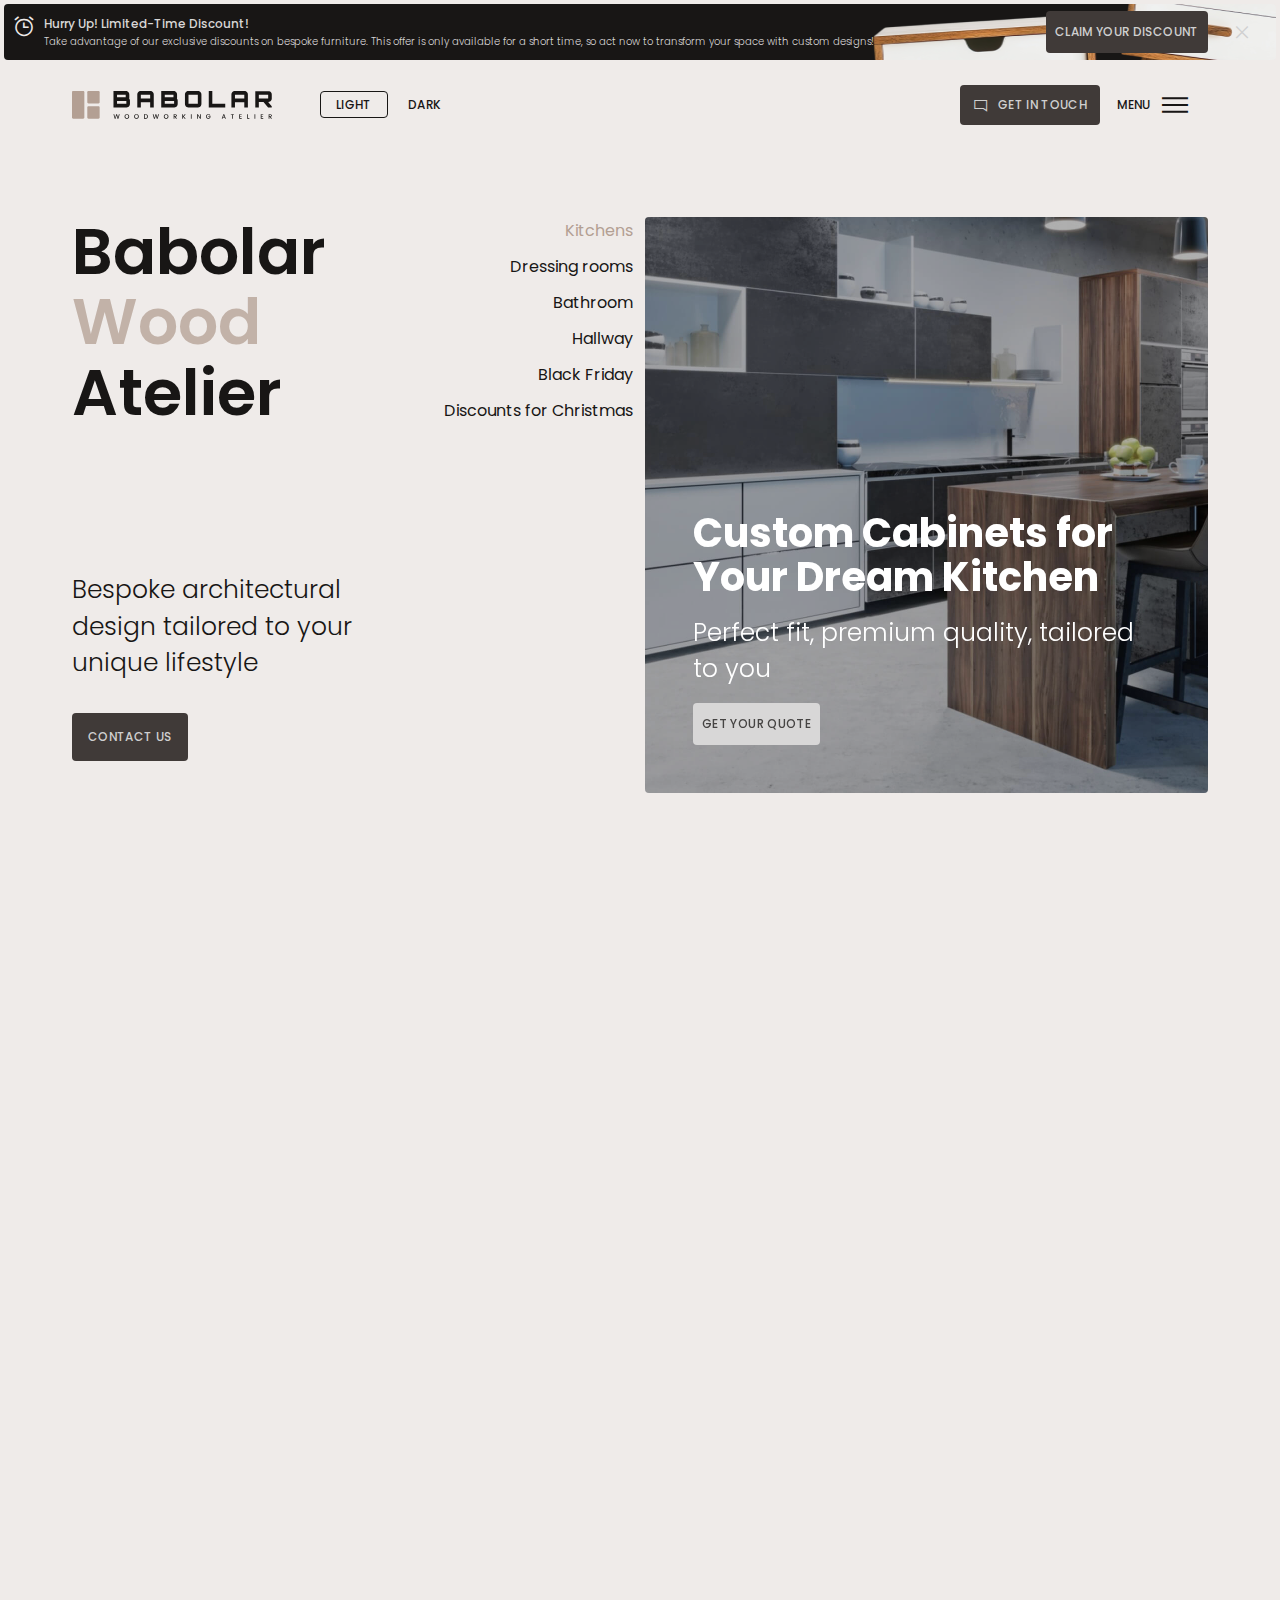
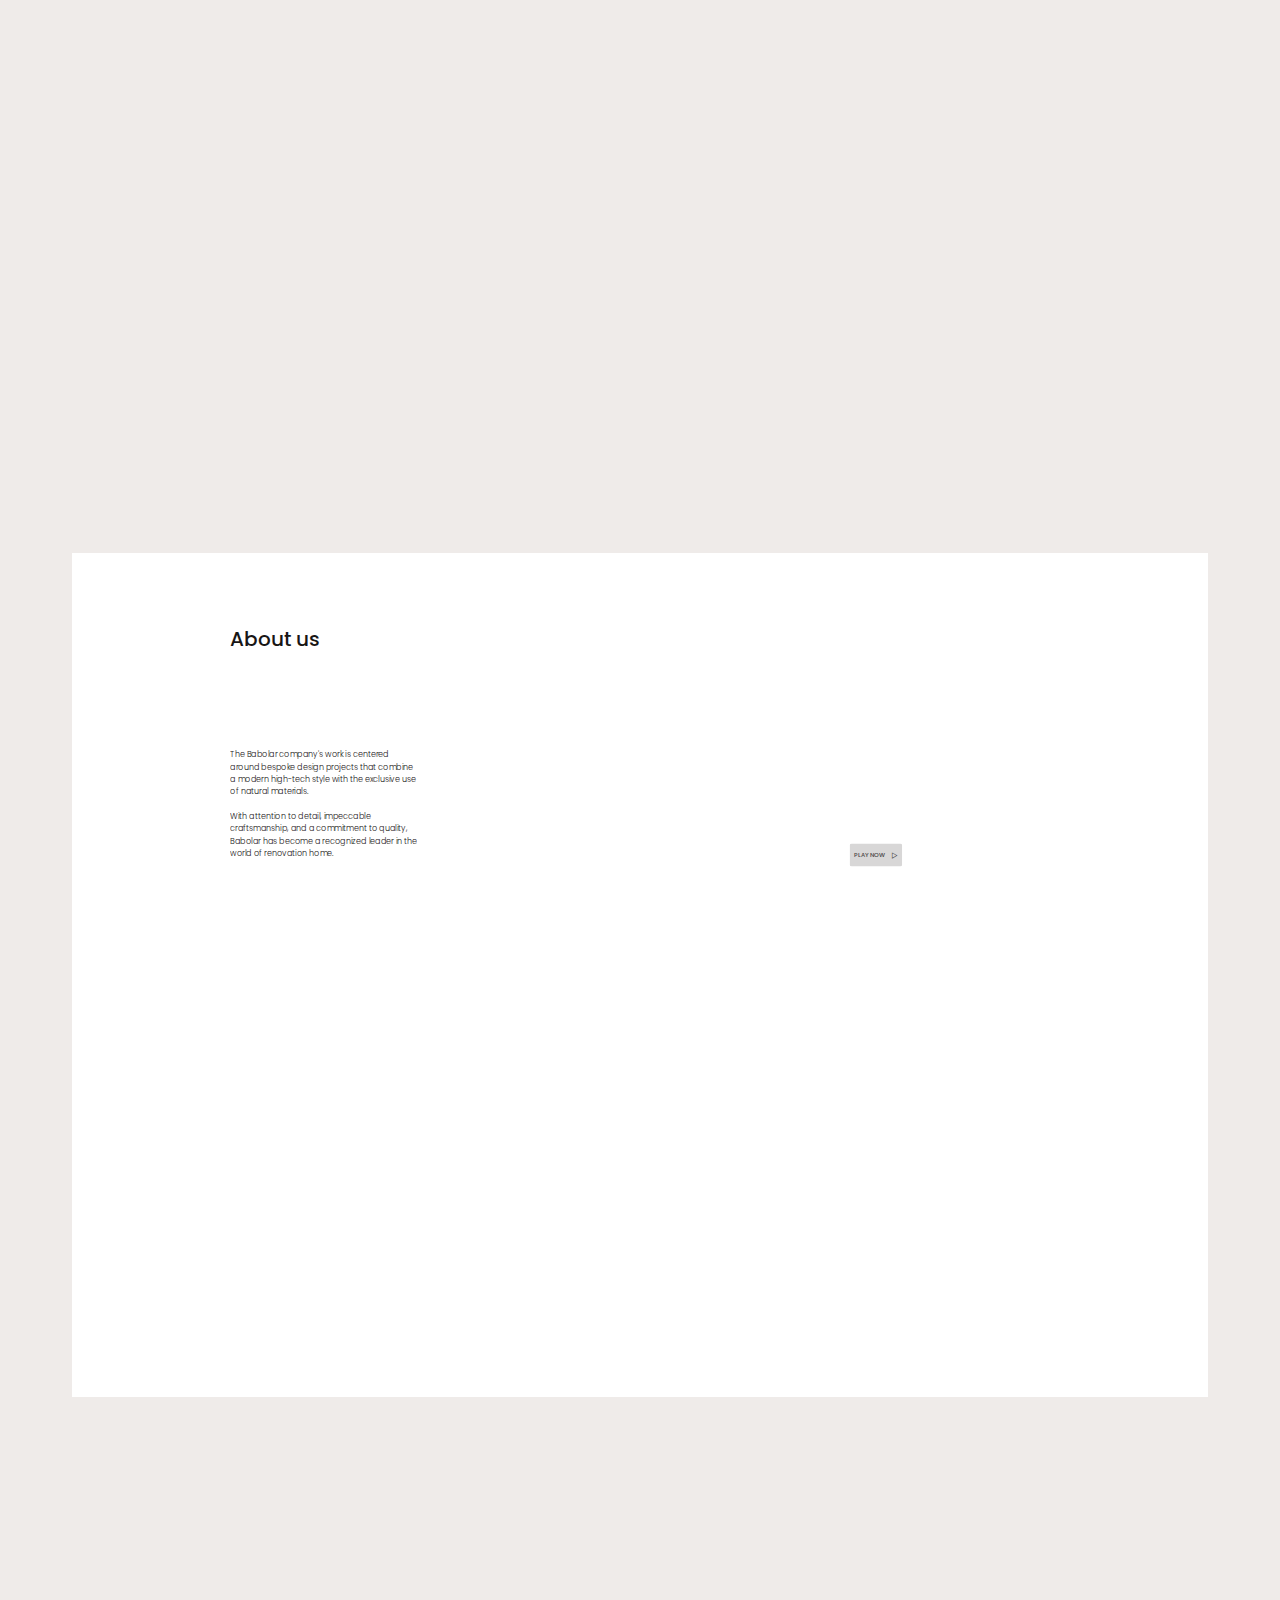
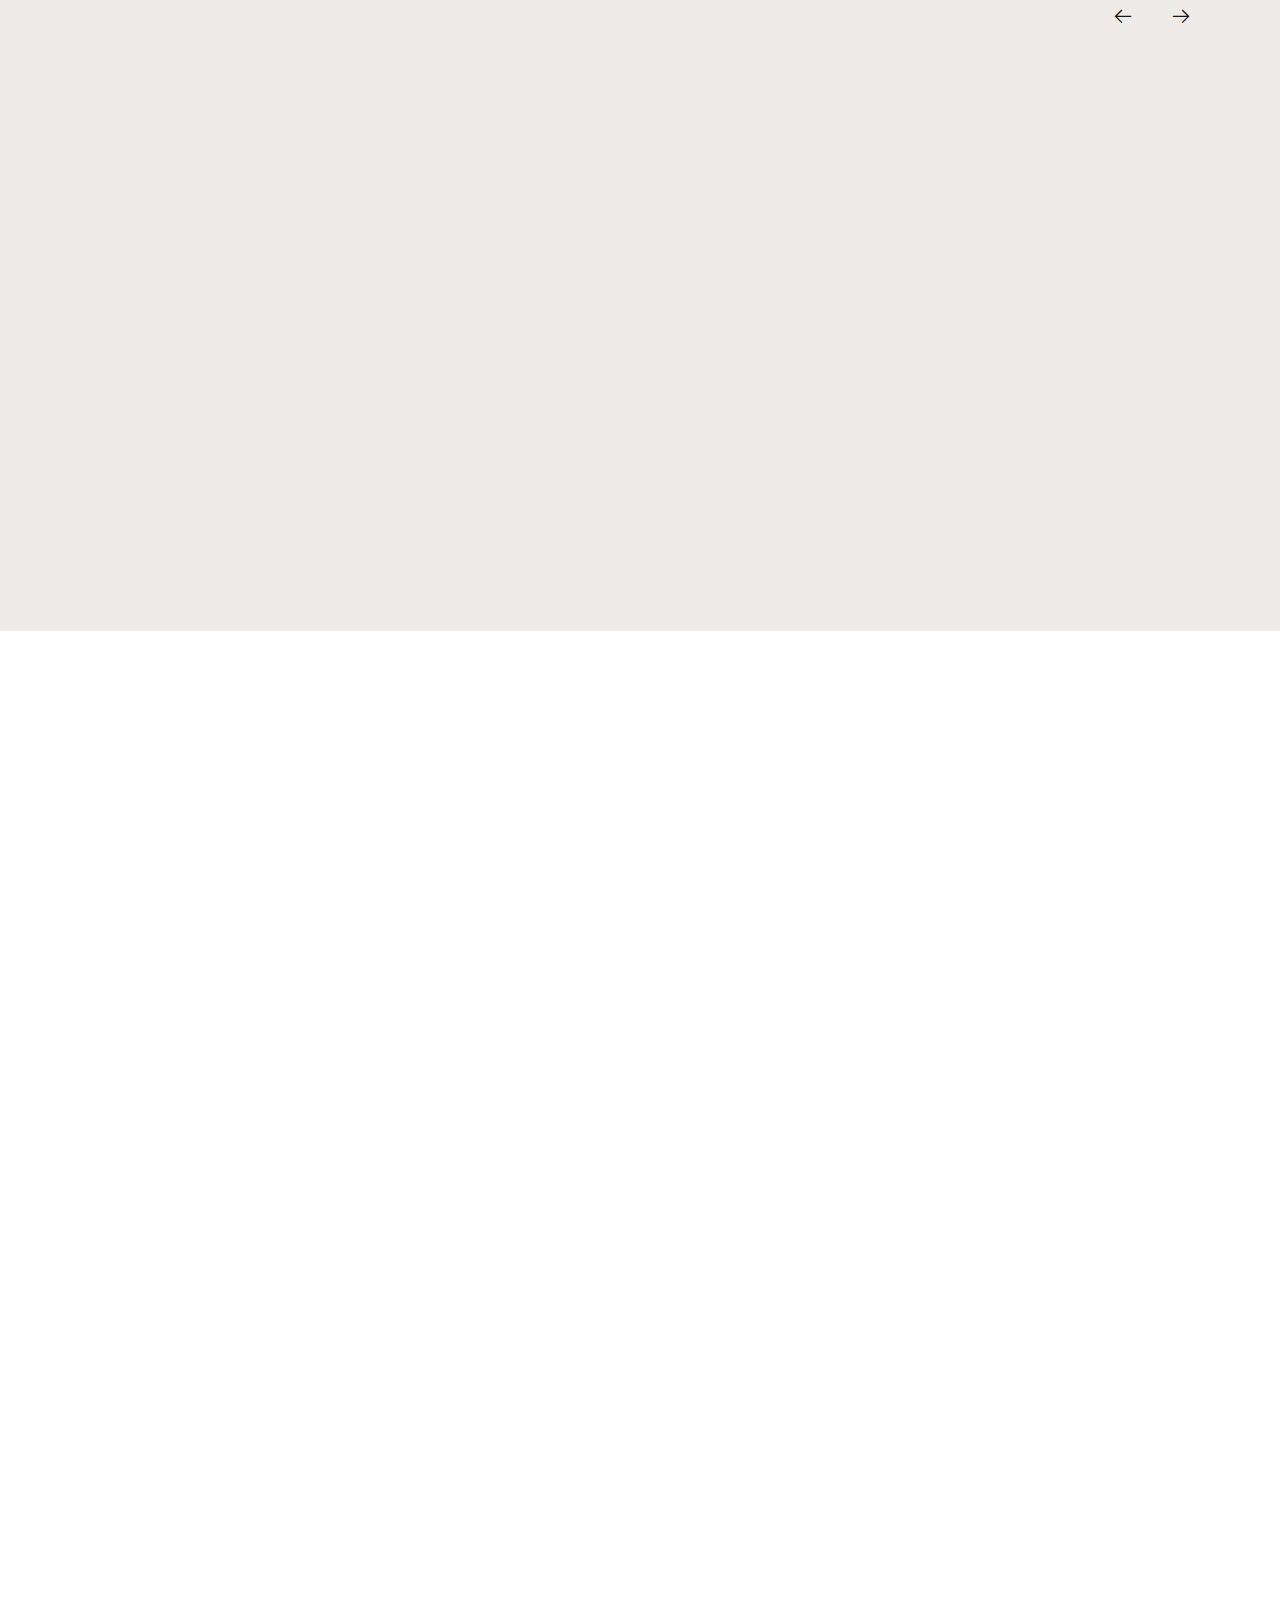
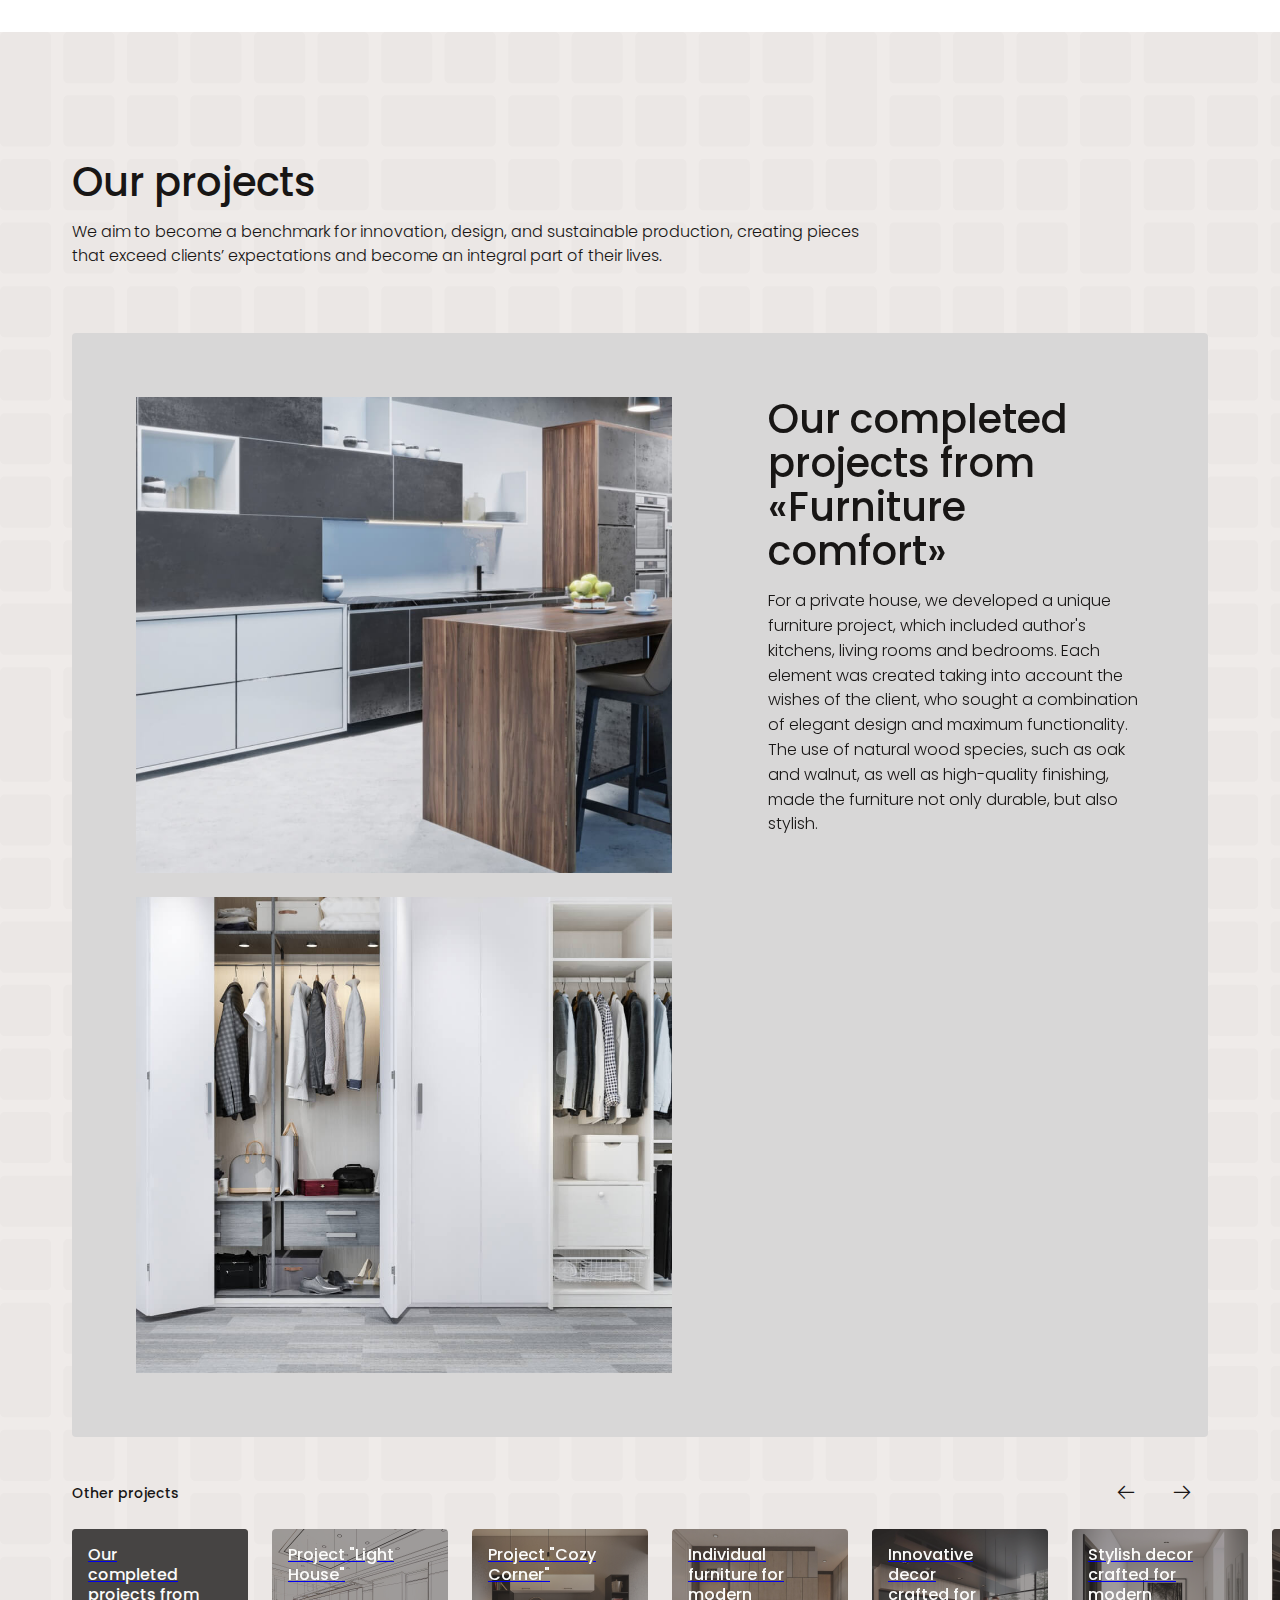
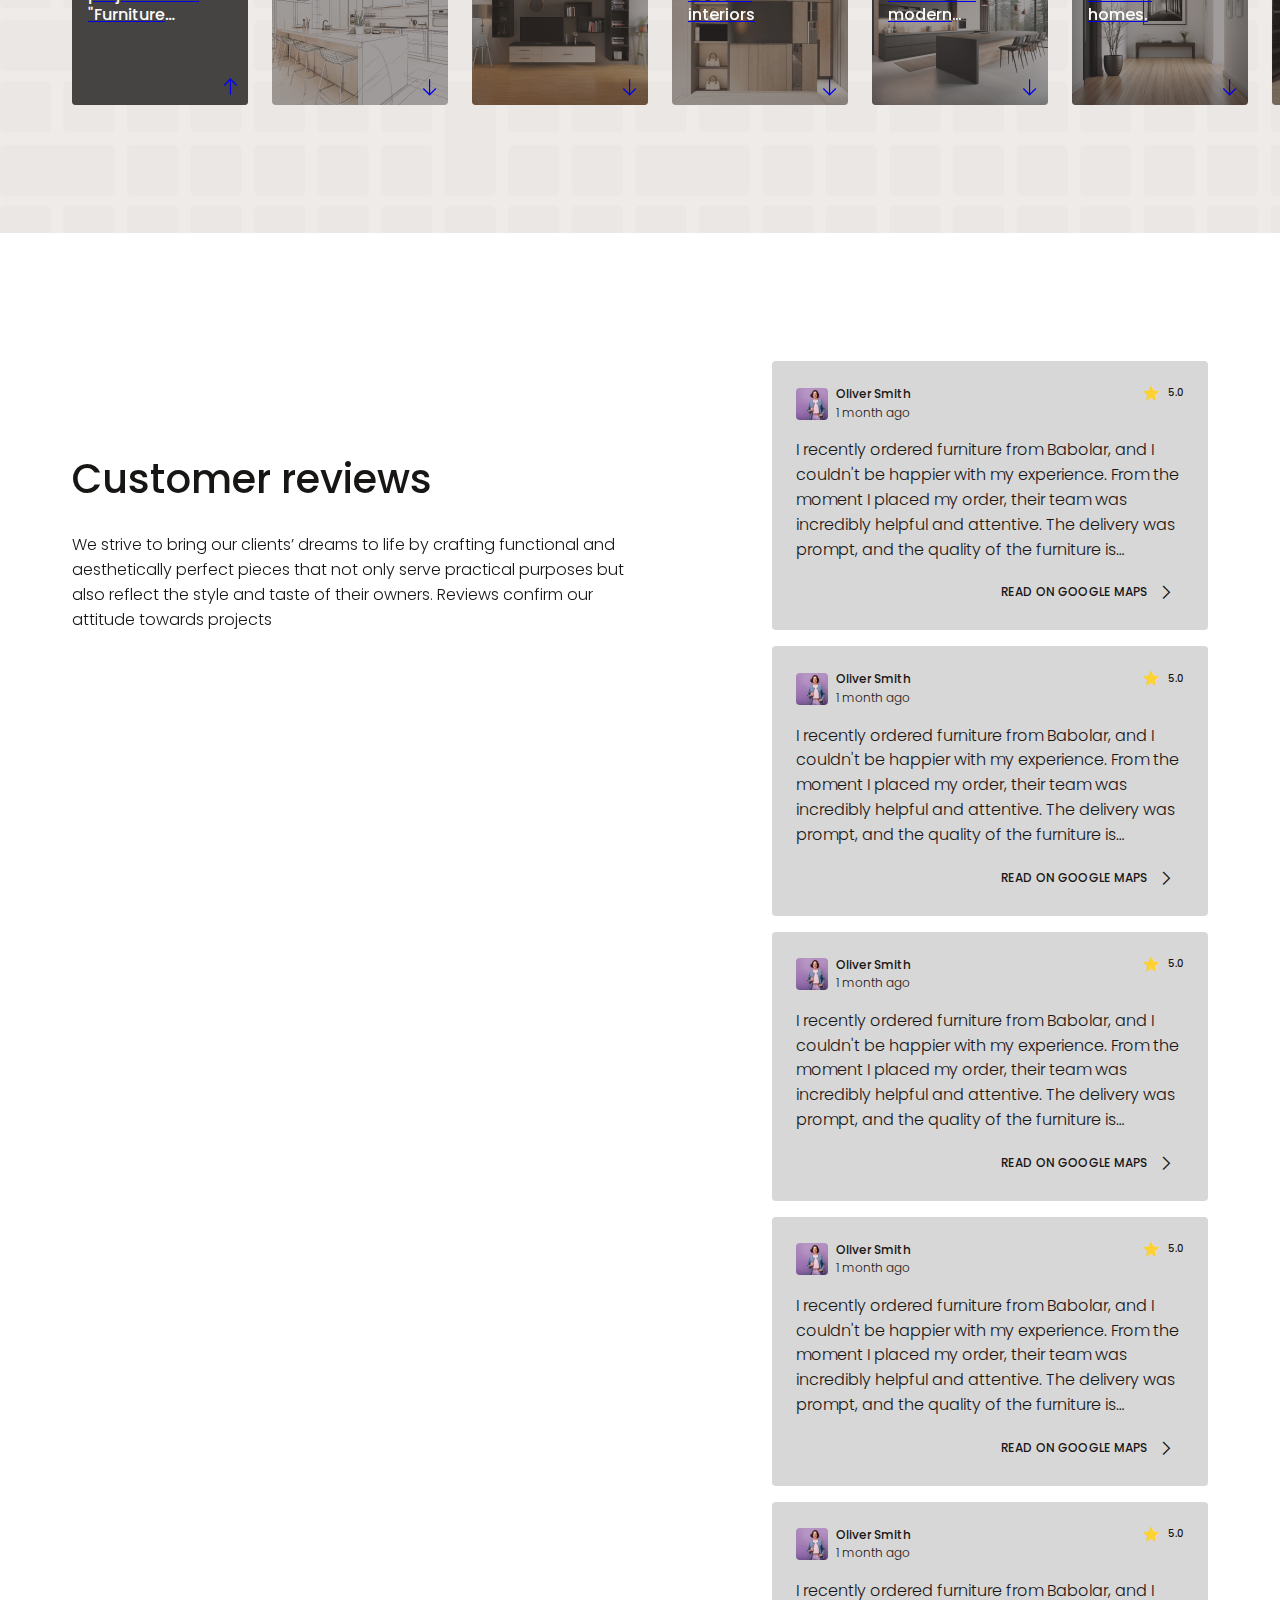
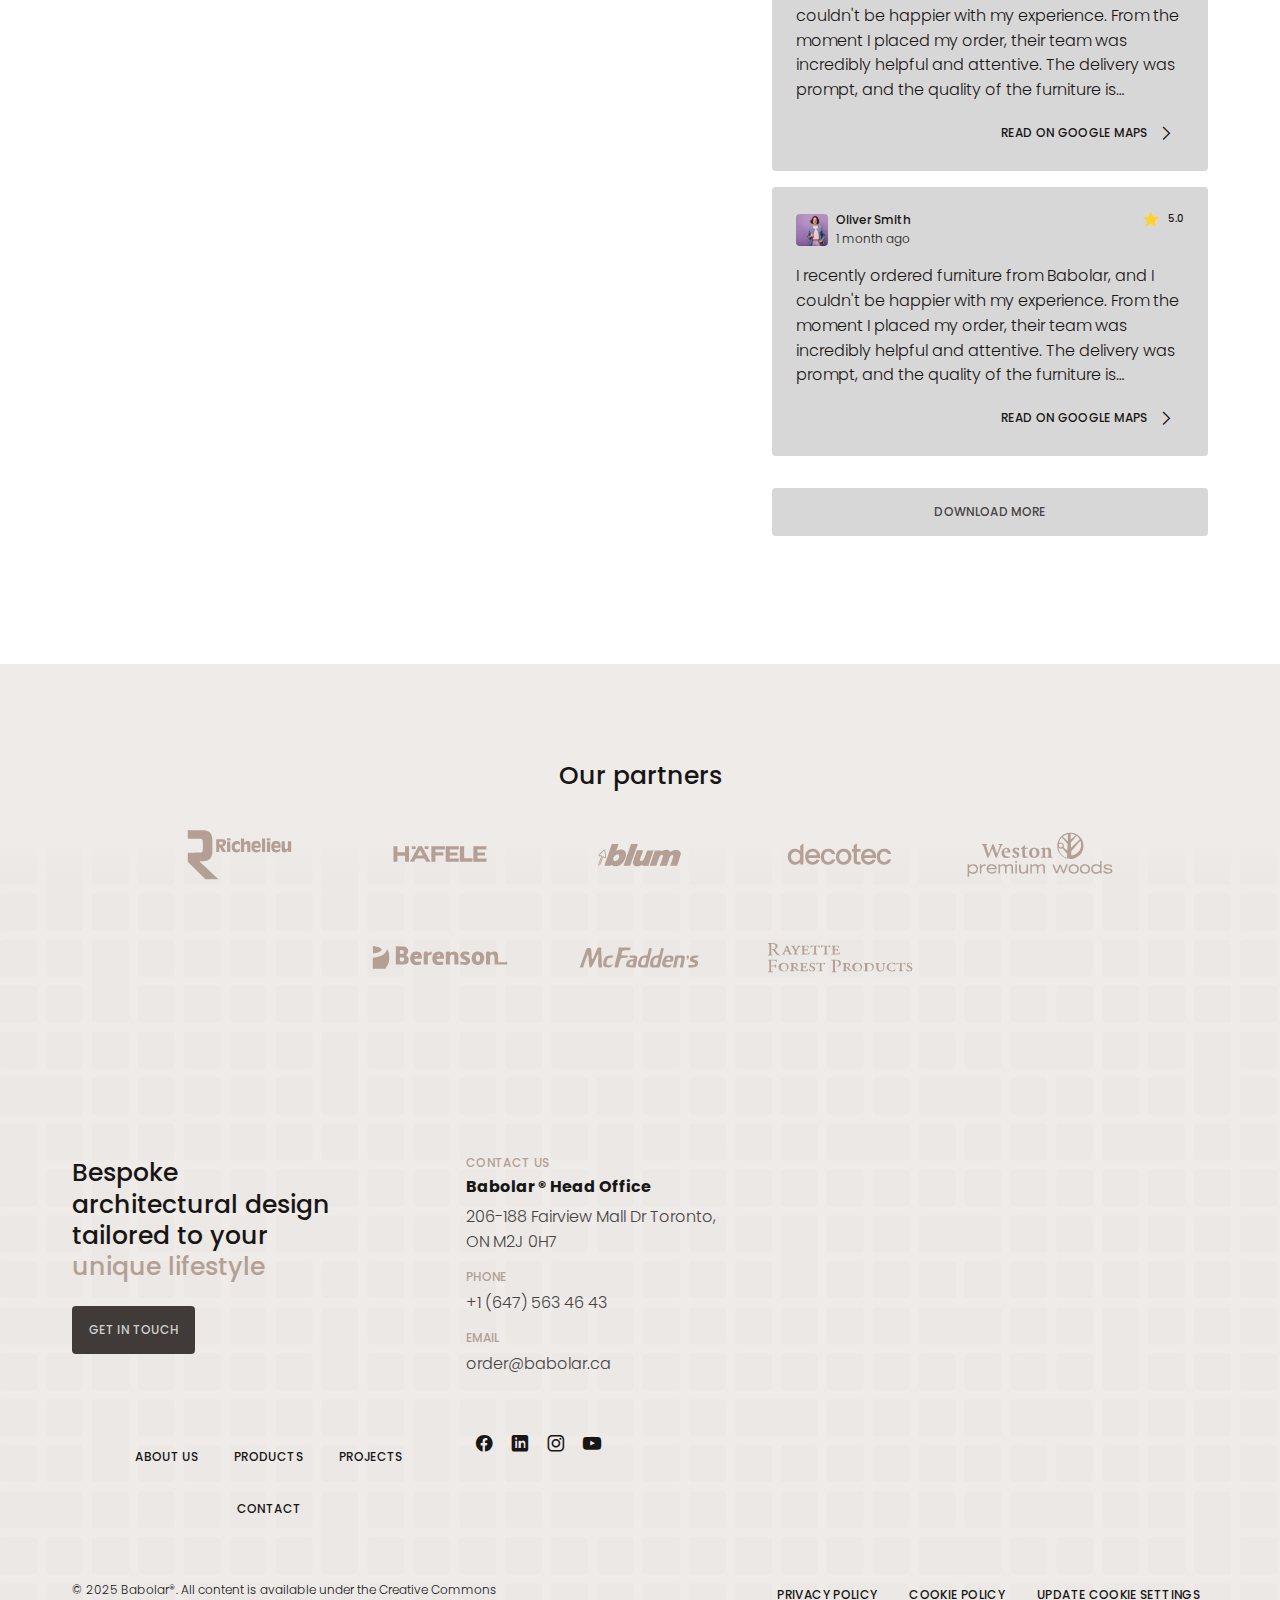
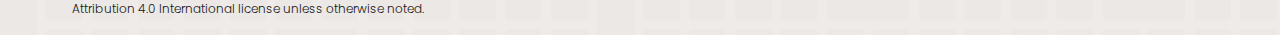
==== commit e361d20e: "added page privacy and cookie" ====
--- a/index.html
+++ b/index.html
@@ -732,38 +732,6 @@
 											</div>
 										</div>
 									</div>
-									<div class="swiper-slide projects-slide">
-										<div class="projects-slide__left-col">
-											<h3 class="projects-slide__title">Showcase of Our Custom Furniture Creations</h3>
-											<div class="projects-slide__text-holder">
-												<p>
-													For a private house, we developed a unique furniture project, which included author's
-													kitchens, living rooms and bedrooms. Each element was created taking into account the wishes
-													of the client, who sought a combination of elegant design and maximum functionality. The use
-													of natural wood species, such as oak and walnut, as well as high-quality finishing, made the
-													furniture not only durable, but also stylish.
-												</p>
-											</div>
-										</div>
-										<div class="projects-slide__right-col">
-											<div class="projects-slide__image-holder">
-												<img
-													src="img/projects-1.jpg"
-													width="476"
-													height="476"
-													alt="Innovative decor crafted for modern home environments."
-												/>
-											</div>
-											<div class="projects-slide__image-holder">
-												<img
-													src="img/projects-2.jpg"
-													width="476"
-													height="476"
-													alt="Innovative decor crafted for modern home environments."
-												/>
-											</div>
-										</div>
-									</div>
 								</div>
 							</div>
 							<div class="projects__row">
@@ -775,7 +743,7 @@
 							</div>
 							<div thumbsSlider="" class="swiper pagination-projects-slider">
 								<div class="swiper-wrapper">
-									<div class="swiper-slide pagination-projects-slide _icon-arrow-down">
+									<a href="#projects-section" class="swiper-slide pagination-projects-slide _icon-arrow-down">
 										<h4 class="pagination-projects-slide__title">Our completed projects from "Furniture comfort"</h4>
 										<div class="pagination-projects-slide__bg-holder">
 											<img
@@ -786,20 +754,20 @@
 											comfort"
 											/>
 										</div>
-									</div>
-									<div class="swiper-slide pagination-projects-slide _icon-arrow-down">
+									</a>
+									<a href="#projects-section" class="swiper-slide pagination-projects-slide _icon-arrow-down">
 										<h4 class="pagination-projects-slide__title">Project "Light House"</h4>
 										<div class="pagination-projects-slide__bg-holder">
 											<img src="img/projects-pagination-2.jpg" width="176" height="176" alt="Project Light House" />
 										</div>
-									</div>
-									<div class="swiper-slide pagination-projects-slide _icon-arrow-down">
+									</a>
+									<a href="#projects-section" class="swiper-slide pagination-projects-slide _icon-arrow-down">
 										<h4 class="pagination-projects-slide__title">Project "Cozy Corner"</h4>
 										<div class="pagination-projects-slide__bg-holder">
 											<img src="img/projects-pagination-3.jpg" width="176" height="176" alt="Project Cozy Corner" />
 										</div>
-									</div>
-									<div class="swiper-slide pagination-projects-slide _icon-arrow-down">
+									</a>
+									<a href="#projects-section" class="swiper-slide pagination-projects-slide _icon-arrow-down">
 										<h4 class="pagination-projects-slide__title">Individual furniture for modern interiors</h4>
 										<div class="pagination-projects-slide__bg-holder">
 											<img
@@ -809,8 +777,8 @@
 												alt="Individual furniture for modern interiors"
 											/>
 										</div>
-									</div>
-									<div class="swiper-slide pagination-projects-slide _icon-arrow-down">
+									</a>
+									<a href="#projects-section" class="swiper-slide pagination-projects-slide _icon-arrow-down">
 										<h4 class="pagination-projects-slide__title">
 											Innovative decor crafted for modern home environments.
 										</h4>
@@ -822,8 +790,8 @@
 												alt="Innovative decor crafted for modern home environments."
 											/>
 										</div>
-									</div>
-									<div class="swiper-slide pagination-projects-slide _icon-arrow-down">
+									</a>
+									<a href="#projects-section" class="swiper-slide pagination-projects-slide _icon-arrow-down">
 										<h4 class="pagination-projects-slide__title">Stylish decor crafted for modern homes.</h4>
 										<div class="pagination-projects-slide__bg-holder">
 											<img
@@ -833,8 +801,8 @@
 												alt="Stylish decor crafted for modern homes."
 											/>
 										</div>
-									</div>
-									<div class="swiper-slide pagination-projects-slide _icon-arrow-down">
+									</a>
+									<a href="#projects-section" class="swiper-slide pagination-projects-slide _icon-arrow-down">
 										<h4 class="pagination-projects-slide__title">
 											Unique furnishings designed for contemporary living spaces.
 										</h4>
@@ -846,8 +814,8 @@
 												alt="Unique furnishings designed for contemporary living spaces."
 											/>
 										</div>
-									</div>
-									<div class="swiper-slide pagination-projects-slide _icon-arrow-down">
+									</a>
+									<a href="#projects-section" class="swiper-slide pagination-projects-slide _icon-arrow-down">
 										<h4 class="pagination-projects-slide__title">Showcase of Our Custom Furniture Creations.</h4>
 										<div class="pagination-projects-slide__bg-holder">
 											<img
@@ -857,7 +825,7 @@
 												alt="Showcase of Our Custom Furniture Creations."
 											/>
 										</div>
-									</div>
+									</a>
 								</div>
 							</div>
 						</div>
